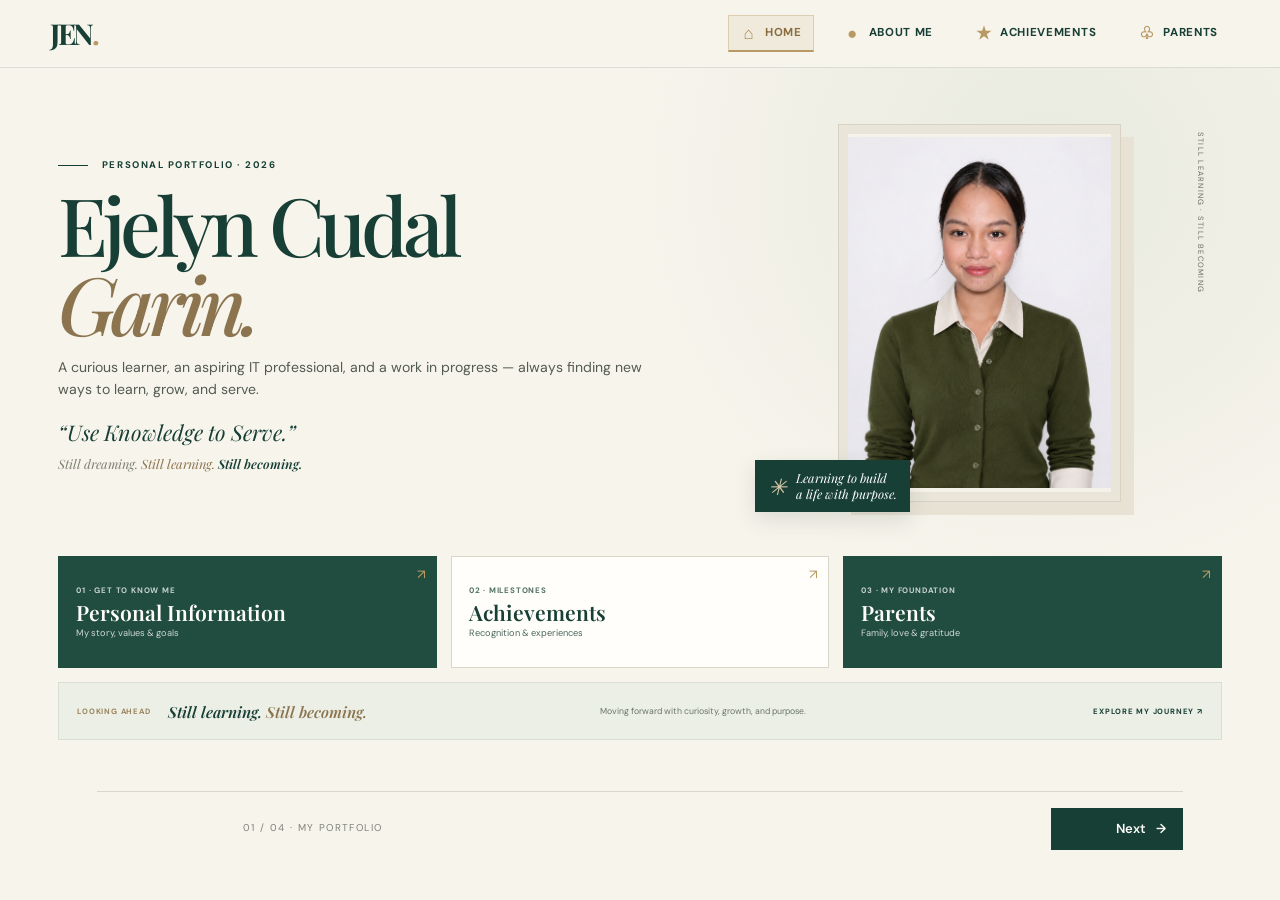
==== index.html @ 9357ecca "Update 'About Me' to 'Personal Information' in index.html" ====
<!DOCTYPE html>

<html lang="en">
<head>
<meta charset="utf-8"/>
<meta content="width=device-width, initial-scale=1" name="viewport"/>
<meta content="Ejelyn Cudal Garin — personal academic portfolio, story, achievements, family, and future goals." name="description"/>
<meta content="#173f35" name="theme-color"/>
<title>Home | Ejelyn Cudal Garin</title>
<link href="https://fonts.googleapis.com" rel="preconnect"/>
<link crossorigin="" href="https://fonts.gstatic.com" rel="preconnect"/>
<link href="https://fonts.googleapis.com/css2?family=DM+Sans:wght@400;500;600;700&amp;family=Playfair+Display:ital,wght@0,500;0,600;0,700;1,500;1,600&amp;display=swap" rel="stylesheet"/>
<link href="css/style.css" rel="stylesheet"/>
<script defer="" src="js/script.js"></script>
</head>
<body class="home-screen">
<a class="skip-link" href="#main">Skip to content</a>
<header class="site-header">
<a aria-label="Ejelyn home" class="brand" href="index.html">JEN<span>.</span></a>
<nav aria-label="Main navigation" class="site-nav" id="site-nav"><a aria-current="page" class="active" data-page="home" href="index.html"><span aria-hidden="true" class="nav-icon">⌂</span><span class="nav-label">HOME</span></a><a data-page="personal" href="personal.html"><span aria-hidden="true" class="nav-icon">●</span><span class="nav-label">ABOUT ME</span></a><a data-page="achievements" href="achievements.html"><span aria-hidden="true" class="nav-icon">★</span><span class="nav-label">ACHIEVEMENTS</span></a><a data-page="parents" href="parents.html"><span aria-hidden="true" class="nav-icon">♧</span><span class="nav-label">PARENTS</span></a></nav>
</header>
<main class="home-dashboard" id="main">
<section aria-labelledby="home-title" class="home-hero">
<div class="home-copy">
<p class="eyebrow"><span class="eyebrow-line"></span> PERSONAL PORTFOLIO · 2026</p>
<h1 id="home-title">Ejelyn Cudal<br/><em>Garin.</em></h1>
<p class="home-description">A curious learner, an aspiring IT professional, and a work in progress — always finding new ways to learn, grow, and serve.</p>
<p class="home-motto">“Use Knowledge to Serve.”</p>
<p class="home-mantra">Still dreaming. <span>Still learning.</span> <b>Still becoming.</b></p>
</div>
<div class="home-portrait-wrap">
<div class="home-portrait-frame">
<img alt="Portrait of Ejelyn Cudal Garin" onerror="this.style.display='none';this.nextElementSibling.hidden=false" src="images/profile.png"/>
<div class="home-portrait-fallback" hidden=""><strong>J.</strong><span>Ejelyn Cudal Garin</span></div>
</div>
<div class="home-portrait-note"><span>✳</span> Learning to build<br/>a life with purpose.</div>
<span class="home-vertical-label">STILL LEARNING · STILL BECOMING</span>
</div>
</section>
<section aria-label="Explore the portfolio pages" class="home-navigation">

<a class="home-nav-card home-nav-green" href="personal.html">
<span class="home-nav-number">01 · GET TO KNOW ME</span><strong>Personal Information</strong><span class="home-nav-desc">My story, values &amp; goals</span><span class="home-nav-arrow">↗</span>
</a>
<a class="home-nav-card home-nav-ivory" href="achievements.html">
<span class="home-nav-number">02 · MILESTONES</span><strong>Achievements</strong><span class="home-nav-desc">Recognition &amp; experiences</span><span class="home-nav-arrow">↗</span>
</a>
<a class="home-nav-card home-nav-green" href="parents.html">
<span class="home-nav-number">03 · MY FOUNDATION</span><strong>Parents</strong><span class="home-nav-desc">Family, love &amp; gratitude</span><span class="home-nav-arrow">↗</span>
</a>
</section>
<a aria-label="Looking ahead: read about my future goals" class="home-looking-ahead" href="personal.html">
<span class="looking-label">LOOKING AHEAD</span>
<span class="looking-title">Still learning. <em>Still becoming.</em></span>
<span class="looking-copy">Moving forward with curiosity, growth, and purpose.</span>
<span class="looking-arrow">EXPLORE MY JOURNEY ↗</span>
</a>
<nav aria-label="Portfolio page navigation" class="page-step-navigation">
<span aria-hidden="true" class="page-step-link disabled">Previous</span>
<span class="page-step-center">01 / 04 · MY PORTFOLIO</span>
<a aria-label="Next page: About Me" class="page-step-link next" href="personal.html"><span>Next</span><span aria-hidden="true">→</span></a>
</nav>
</main>
</body>
</html>
---- css/style.css ----
:root{--ivory:#F7F4EC;--paper:#FFFEFA;--green:#173F35;--green2:#315B4B;--charcoal:#292B28;--muted:#686E65;--line:#DDD9CE;--gold:#B99A64;--serif:"Playfair Display",Georgia,serif;--sans:"DM Sans",Arial,sans-serif;--page:min(1180px,calc(100% - 48px))}
*{box-sizing:border-box}html{scroll-behavior:smooth;scroll-padding-top:90px}body{margin:0;background:var(--ivory);color:var(--charcoal);font-family:var(--sans);line-height:1.75}a{color:inherit;text-decoration:none}img{max-width:100%;display:block}p{margin-top:0}.skip-link{position:absolute;left:-9999px;top:8px;background:var(--green);color:white;padding:10px 16px;z-index:100}.skip-link:focus{left:8px}
.site-header{min-height:76px;padding:0 max(24px,calc((100% - 1180px)/2));display:flex;align-items:center;justify-content:space-between;border-bottom:1px solid rgba(23,63,53,.13);background:rgba(247,244,236,.96);position:sticky;top:0;z-index:20;backdrop-filter:blur(12px)}.brand{font-family:var(--serif);font-size:1.8rem;letter-spacing:-.08em;font-weight:700;color:var(--green)}.brand span{color:var(--gold)}.site-nav{display:flex;align-items:center;gap:25px;font-size:.82rem;font-weight:600}.site-nav a{padding:8px 0;border-bottom:1px solid transparent}.site-nav a:hover,.site-nav a.active{color:#8A6D3D;border-color:var(--gold)}.menu-toggle{display:none}
.section{padding:92px max(24px,calc((100% - 1180px)/2))}.hero{min-height:calc(90svh - 76px);padding-top:75px;padding-bottom:70px;display:grid;grid-template-columns:1.05fr .95fr;gap:60px;align-items:center;position:relative;overflow:hidden}.hero-copy{max-width:640px}.eyebrow{font-size:.69rem;letter-spacing:.16em;font-weight:700;color:var(--green);margin:0 0 18px}.eyebrow-line{display:inline-block;width:30px;height:1px;background:var(--green);vertical-align:middle;margin-right:10px}h1,h2,h3{margin-top:0;font-weight:500;line-height:1.15}h1{font-family:var(--serif);font-size:clamp(3.8rem,7vw,7rem);letter-spacing:-.065em;margin-bottom:25px;color:var(--green)}h1 em,h2 em{font-weight:500;color:#8B744E;font-style:italic}h2{font-family:var(--serif);font-size:clamp(2.5rem,5vw,4.8rem);letter-spacing:-.055em;color:var(--green);margin-bottom:26px}h3{font-family:var(--serif);font-size:1.55rem;color:var(--green);margin-bottom:12px}.hero-intro{font-size:1.08rem;max-width:540px;color:#4D514A}.hero-motto{font-family:var(--serif);font-style:italic;font-size:1.15rem;color:var(--green);margin:28px 0}.hero-actions{display:flex;align-items:center;gap:24px;flex-wrap:wrap}.button{display:inline-flex;align-items:center;gap:16px;padding:13px 18px;font-size:.84rem;font-weight:600;transition:transform .2s,background .2s}.button:hover{transform:translateY(-3px)}.button-dark{background:var(--green);color:white}.button-dark:hover{background:#0E3028}.text-link{font-size:.85rem;font-weight:600;text-decoration:underline;text-underline-offset:5px;text-decoration-color:#B99A64}.hero-art{position:relative;max-width:500px;justify-self:end;width:100%;padding:20px 35px 35px 20px}.portrait-frame{aspect-ratio:4/5;background:#E9E5D9;border:1px solid #D8D2C4;padding:12px;position:relative;box-shadow:18px 18px 0 #E8E2D5}.portrait-frame img{width:100%;height:100%;object-fit:contain;background:#f5f2e9;position:absolute;inset:0;padding:12px}.image-placeholder{display:none;width:100%;height:100%;min-height:180px;align-items:center;justify-content:center;flex-direction:column;text-align:center;gap:12px;color:var(--green);font-size:.86rem;background:linear-gradient(145deg,#EAE5D8,#F6F2E8);padding:18px}.placeholder-mark{font-family:var(--serif);font-size:3rem;font-style:italic;color:#9B855E}.image-placeholder small{font-size:.72rem;color:var(--muted)}.hero-note{position:absolute;bottom:5px;left:-22px;background:var(--green);color:white;padding:18px 20px;display:flex;align-items:center;gap:12px;font-family:var(--serif);font-style:italic;line-height:1.35;box-shadow:0 10px 30px #233b2a20}.note-star{font-size:1.8rem;color:#D9C8A8}.vertical-label{position:absolute;right:4px;top:22px;writing-mode:vertical-rl;font-size:.59rem;letter-spacing:.2em;color:var(--muted)}
.intro{border-top:1px solid var(--line);background:var(--paper)}.intro-grid{display:grid;grid-template-columns:1fr 1fr;gap:70px}.lead{font-size:1.2rem;line-height:1.7;color:#44483F}.intro-side{max-width:550px;color:#62665E;font-size:.96rem}.highlight-section,.paper-section{background:var(--paper)}.section-heading{max-width:720px;margin-bottom:48px}.section-desc{max-width:620px;color:var(--muted)}.future-grid{display:grid;grid-template-columns:repeat(3,1fr);gap:18px}.future-card{border:1px solid var(--line);padding:28px 25px;min-height:290px;position:relative;background:#FAF8F2}.future-index{font-family:var(--serif);font-size:2.2rem;color:#C4B18D}.future-card .eyebrow{margin:20px 0 12px;font-size:.62rem}.future-card h3{font-size:1.6rem}.future-card p{color:var(--muted);font-size:.9rem}.contact-section{background:var(--green);text-align:center;color:var(--ivory);padding-top:100px;padding-bottom:100px}.contact-section .eyebrow{color:#D9C8A8}.contact-section h2{color:var(--ivory)}.contact-section h2 em{color:#D9C8A8}.contact-copy{max-width:620px;margin:0 auto 30px;color:#E0E7DE}.button-light{background:var(--ivory);color:var(--green)}.site-footer{display:flex;justify-content:space-between;align-items:center;gap:20px;padding:25px max(24px,calc((100% - 1180px)/2));font-size:.75rem;color:var(--muted)}.site-footer p{margin:0}.site-footer>a:last-child{text-decoration:underline;text-underline-offset:4px}
.page-hero{padding-top:75px;padding-bottom:55px}.page-hero h1{font-size:clamp(3.5rem,6vw,6rem)}.page-hero .hero-intro{max-width:700px}.search-wrap{margin-top:32px;max-width:580px}.search-wrap label{display:block;font-size:.75rem;font-weight:700;letter-spacing:.08em;margin-bottom:8px;color:var(--green)}.search-wrap input{width:100%;border:1px solid #CFCABD;background:var(--paper);padding:14px 16px;font:inherit;outline-color:var(--green)}.search-status{font-size:.76rem;color:var(--muted);margin:8px 0 0}.personal-layout{display:grid;grid-template-columns:1.2fr .8fr;gap:70px;align-items:start}.profile-intro p:not(.eyebrow){color:#555B52}.profile-facts{background:var(--green);color:#F7F4EC;padding:30px}.profile-facts .eyebrow{color:#D9C8A8}.profile-facts dl{margin:0}.profile-facts dl div{padding:13px 0;border-bottom:1px solid #ffffff2c}.profile-facts dt{font-size:.7rem;letter-spacing:.08em;text-transform:uppercase;color:#D9C8A8}.profile-facts dd{margin:3px 0 0;font-size:.92rem}.timeline{border-top:1px solid var(--line);margin:35px 0 0}.timeline-item{display:grid;grid-template-columns:200px 1fr;gap:40px;padding:28px 0;border-bottom:1px solid var(--line)}.timeline-date{font-size:.75rem;color:#8B744E;letter-spacing:.06em;padding-top:5px}.timeline-item h3{font-size:1.6rem;margin-bottom:10px}.timeline-item p{color:var(--muted);max-width:760px;margin-bottom:0}.value-grid{display:grid;grid-template-columns:repeat(3,1fr);gap:14px}.value-grid article{padding:25px;border:1px solid var(--line);background:#FAF8F2}.value-grid p{color:var(--muted);font-size:.9rem;margin-bottom:0}.closing-quote{margin:70px auto 0;max-width:800px;text-align:center;font-family:var(--serif);font-style:italic;font-size:clamp(1.5rem,3vw,2.4rem);line-height:1.45;color:var(--green)}.family-section{background:var(--paper)}.family-grid{display:grid;grid-template-columns:repeat(2,1fr);gap:45px 28px}.family-photo{aspect-ratio:5/3;background:#E9E5D9;position:relative;margin-bottom:22px;overflow:hidden}.family-photo img{position:absolute;inset:0;width:100%;height:100%;object-fit:contain;background:#f5f2e9}.family-photo .image-placeholder{min-height:100%;height:100%}.family-card .eyebrow{margin-bottom:9px;font-size:.62rem}.family-card h3{font-size:1.85rem}.family-card>p:last-child{max-width:500px;color:var(--muted);font-size:.91rem}.privacy-note{margin-top:40px;border-left:2px solid var(--gold);padding-left:16px;color:var(--muted);font-size:.78rem}.achievement-grid{display:grid;grid-template-columns:repeat(3,1fr);gap:16px;margin-top:35px}.achievement-item{border:1px solid var(--line);padding:26px;background:#FAF8F2}.achievement-symbol{font-size:1.4rem;color:var(--gold)}.achievement-item h3{margin-top:15px}.achievement-item p{font-size:.9rem;color:var(--muted);margin-bottom:0}
.search-hidden{display:none!important}.search-match{outline:1px solid #B99A64;outline-offset:2px}
@media(max-width:850px){.site-nav{gap:14px}.hero{gap:25px}.personal-layout{gap:35px}.future-card{padding:22px 18px}.achievement-grid{grid-template-columns:repeat(2,1fr)}.value-grid{grid-template-columns:repeat(2,1fr)}}
@media(max-width:680px){.site-header{min-height:68px;padding:0 18px}.menu-toggle{display:flex;flex-direction:column;gap:5px;background:transparent;border:0;padding:10px}.menu-toggle span{display:block;width:23px;height:1px;background:var(--green)}.site-nav{display:none;position:absolute;top:68px;left:0;right:0;padding:18px;background:var(--ivory);border-bottom:1px solid var(--line);flex-direction:column;align-items:stretch;gap:0}.site-nav.open{display:flex}.site-nav a{padding:12px 6px}.section{padding:65px 18px}.hero{min-height:auto;grid-template-columns:1fr;gap:28px;padding-top:48px;padding-bottom:60px}.hero-copy{order:1}.hero-art{order:0;width:min(78%,350px);justify-self:center;padding:10px 25px 25px 10px}.hero-note{left:-25px;padding:12px;font-size:.85rem}.vertical-label{right:-3px}.hero h1{font-size:clamp(3.5rem,17vw,5.6rem)}.intro-grid,.personal-layout{grid-template-columns:1fr;gap:25px}.page-hero{padding-top:50px}.page-hero h1{font-size:clamp(3.2rem,15vw,5rem)}.future-grid,.family-grid,.value-grid,.achievement-grid{grid-template-columns:1fr}.future-card{min-height:auto}.timeline-item{grid-template-columns:1fr;gap:8px;padding:23px 0}.profile-facts{padding:24px}.site-footer{padding:22px 18px;align-items:flex-start;flex-direction:column}.closing-quote{margin-top:50px}.hero-actions{gap:15px}}
@media(prefers-reduced-motion:reduce){html{scroll-behavior:auto}*,*:before,*:after{animation-duration:.01ms!important;transition-duration:.01ms!important}}


/* Editorial achievements photo gallery */
.gallery-intro{max-width:680px;color:var(--muted);margin:18px 0 38px;line-height:1.8}
.editorial-gallery{display:grid;grid-template-columns:repeat(2,minmax(0,1fr));gap:42px 24px;align-items:start}
.gallery-card{min-width:0}
.gallery-card-feature{grid-column:span 2;display:grid;grid-template-columns:1.15fr .85fr;gap:28px;align-items:center}
.gallery-photo{position:relative;aspect-ratio:4/3;overflow:hidden;background:#e9e7dc;border:1px solid var(--line)}
.photo-placeholder{display:flex;flex-direction:column;align-items:center;justify-content:center;text-align:center;padding:24px;background:linear-gradient(135deg,#edf0e7 0%,#f7f4ec 52%,#dce6dc 100%);color:var(--green)}
.photo-number{position:absolute;top:15px;left:17px;font-size:.68rem;letter-spacing:.12em;color:#796b53}
.photo-mark{font-family:var(--serif);font-size:3rem;color:#b99a64;line-height:1;margin-bottom:12px}
.photo-prompt{max-width:230px;font-size:.8rem;line-height:1.6;color:#62665e}
.gallery-caption{padding:19px 2px 0}
.gallery-caption .eyebrow{font-size:.63rem;margin-bottom:9px}
.gallery-caption h3{font-size:1.65rem;margin:0 0 10px}
.gallery-caption p:last-child{font-size:.91rem;line-height:1.75;color:var(--muted);margin-bottom:0}
@media(max-width:680px){.editorial-gallery{grid-template-columns:1fr;gap:30px}.gallery-card-feature{grid-column:auto;display:block}.gallery-photo{aspect-ratio:4/3}.gallery-caption h3{font-size:1.45rem}}


/* Personal profile additions */
.becoming-mantra{display:flex;flex-wrap:wrap;gap:.35rem .7rem;margin:1.4rem 0 0;padding-top:1rem;border-top:1px solid rgba(255,255,255,.28);font-family:'Playfair Display',serif;font-size:clamp(1.05rem,2vw,1.45rem);font-style:italic;line-height:1.55;color:inherit;}
.becoming-mantra span{display:inline-block;}
.becoming-mantra span:last-child{font-weight:700;text-decoration:underline;text-decoration-thickness:1px;text-underline-offset:5px;}
.personal-details h2{margin-bottom:1.5rem;}
.detail-grid{display:grid;grid-template-columns:repeat(3,minmax(0,1fr));gap:1rem;}
.detail-card,.detail-panel{padding:1.25rem 1.35rem;border:1px solid var(--line, #d9dfd8);background:rgba(255,255,255,.48);}
.detail-label{display:block;margin-bottom:.5rem;font-size:.72rem;text-transform:uppercase;letter-spacing:.13em;opacity:.7;}
.detail-card p,.detail-panel p{margin:0;overflow-wrap:anywhere;}
.detail-card a{color:inherit;text-decoration-thickness:1px;text-underline-offset:3px;}
.detail-card-wide{grid-column:span 2;}
.personality-layout{display:grid;grid-template-columns:1fr 1fr;gap:clamp(2rem,6vw,6rem);align-items:start;}
.personality-copy{padding-top:2.4rem;}
.personality-copy p{max-width:62ch;}
.detail-columns{display:grid;grid-template-columns:repeat(2,minmax(0,1fr));gap:1rem;margin-top:1.5rem;}
.detail-panel h3{margin:0 0 .65rem;font-family:'Playfair Display',serif;font-size:1.3rem;font-weight:500;}
.detail-panel .sub-detail-heading{margin-top:1.3rem;}
@media(max-width:700px){.detail-grid{grid-template-columns:repeat(2,minmax(0,1fr));}.detail-card-wide{grid-column:span 2;}.personality-layout{grid-template-columns:1fr;gap:1rem;}.personality-copy{padding-top:0;}.detail-columns{grid-template-columns:1fr;}.becoming-mantra{gap:.2rem .55rem;}}

.gallery-photo{position:relative;overflow:hidden;}
.gallery-image{display:block;width:100%;height:100%;object-fit:cover;}
.gallery-photo.has-image .photo-number,.gallery-photo.has-image .photo-mark,.gallery-photo.has-image .photo-prompt{display:none;}


/* Personal interests: editorial icon cards */
.interest-grid{display:grid;grid-template-columns:repeat(4,minmax(0,1fr));gap:1rem;margin-top:1.6rem}
.interest-card{min-width:0;padding:1.35rem;border:1px solid var(--line,#d9dfd8);background:linear-gradient(145deg,rgba(255,255,255,.72),rgba(247,245,239,.9));transition:transform .2s ease,border-color .2s ease,box-shadow .2s ease}
.interest-card:hover{transform:translateY(-3px);border-color:var(--gold,#b99a64);box-shadow:0 12px 28px rgba(23,63,53,.07)}
.interest-icon{width:43px;height:43px;display:flex;align-items:center;justify-content:center;margin-bottom:1rem;border-radius:14px;background:#e4ece4;color:var(--green,#173f35)}
.interest-icon svg{width:23px;height:23px;fill:none;stroke:currentColor;stroke-width:1.6;stroke-linecap:round;stroke-linejoin:round}
.interest-card h3{margin:0 0 .55rem;font-family:'Playfair Display',serif;font-size:1.22rem;font-weight:500;line-height:1.25}
.interest-card p{margin:0;color:var(--muted,#62665e);font-size:.88rem;line-height:1.7}
.interest-card h4{margin:1rem 0 .45rem;font-size:.76rem;text-transform:uppercase;letter-spacing:.1em;font-weight:600}
.color-icon{flex-direction:row;gap:4px;font-size:1.25rem}
.color-icon span:nth-child(1){color:#222}.color-icon span:nth-child(2){color:#fff;text-shadow:0 0 0 #777,0 0 2px #777}.color-icon span:nth-child(3){color:#e8a6bd}
.color-swatches,.comfort-color{display:flex;align-items:center;gap:.5rem;margin:.55rem 0 .7rem}
.swatch{display:inline-block;width:19px;height:19px;border-radius:50%;border:1px solid rgba(0,0,0,.14)}
.swatch-black{background:#222}.swatch-white{background:#fff}.swatch-pink{background:#e8a6bd}.swatch-yellow{background:#f0d66e}
.comfort-color{font-size:.88rem;color:var(--muted,#62665e)}
@media(max-width:1000px){.interest-grid{grid-template-columns:repeat(3,minmax(0,1fr))}}
@media(max-width:700px){.interest-grid{grid-template-columns:repeat(2,minmax(0,1fr))}.family-grid{grid-template-columns:1fr;gap:35px}}
@media(max-width:420px){.interest-grid{grid-template-columns:1fr}}

/* Preserve each original photograph's aspect ratio without cropping */
.family-grid{grid-template-columns:repeat(2,minmax(0,1fr));align-items:start}
.family-photo{aspect-ratio:auto;height:auto;overflow:visible;background:transparent}
.family-photo img{position:static;display:block;width:100%;height:auto;max-height:none;object-fit:contain;object-position:center;background:transparent}
.family-photo .image-placeholder{display:none!important}
.gallery-photo{height:auto;min-height:260px;aspect-ratio:auto;overflow:hidden}
.gallery-photo .gallery-image{position:relative;display:block;width:100%;height:auto;max-height:none;object-fit:contain;object-position:center;background:#f7f5ef}
.gallery-photo:not(.has-image){min-height:260px;aspect-ratio:4/3}
@media(max-width:700px){.family-grid{grid-template-columns:1fr}.family-photo img{width:100%;height:auto}.gallery-photo.has-image{min-height:0}}


/* Original image proportions are preserved; images are never stretched or cropped. */
.gallery-photo.has-image{aspect-ratio:auto;height:auto;overflow:visible;background:transparent;display:block;padding:0;}
.gallery-image{display:block;width:100%;height:auto;max-height:none;object-fit:contain;}
.family-photo{height:auto;aspect-ratio:auto;overflow:visible;background:transparent;}
.family-photo img{position:static;display:block;width:100%;height:auto;max-height:none;object-fit:contain;background:transparent;}
.family-photo .image-placeholder{min-height:0;height:auto;}


/* Interactive portfolio additions */
.school-timeline{display:grid;grid-template-columns:repeat(2,minmax(0,1fr));gap:1rem;margin-top:2rem}.school-card{display:grid;grid-template-columns:88px 1fr;gap:1.1rem;align-items:center;padding:1.25rem;background:#fff;border:1px solid #dfe7df;border-radius:18px;box-shadow:0 8px 24px #173f350a}.school-card img{width:88px;height:auto;max-height:100px;object-fit:contain;display:block}.school-card h3{margin:.2rem 0}.school-card p{margin:.35rem 0;color:#5e6b63;font-size:.93rem}.interest-grid{display:grid;grid-template-columns:repeat(3,minmax(0,1fr));gap:1rem;margin-top:2rem}.interest-card{border:1px solid #dfe7df;background:#fff;border-radius:18px;padding:1.25rem;text-align:left;cursor:pointer;transition:transform .2s,box-shadow .2s;color:#173f35;min-height:175px}.interest-card:hover,.interest-card:focus-visible{transform:translateY(-4px);box-shadow:0 14px 32px #173f3518}.interest-card .interest-icon{font-size:1.7rem;display:block;margin-bottom:.8rem}.interest-card h3{margin:0 0 .4rem}.interest-card p{margin:0;color:#68756c;font-size:.9rem}.family-card{cursor:pointer;transition:transform .2s,box-shadow .2s}.family-card:hover{transform:translateY(-4px);box-shadow:0 14px 30px #173f3514}.family-open{margin-top:.8rem;border:0;background:transparent;text-decoration:underline;text-underline-offset:4px;font:inherit;cursor:pointer;color:#173f35}.family-photo img,.gallery-image{width:100%;height:auto;object-fit:contain;display:block}.family-photo{height:auto!important;overflow:visible!important;background:#f4f2eb}.gallery-photo{height:auto!important;aspect-ratio:auto!important;overflow:hidden}.gallery-image{position:relative!important;inset:auto!important;max-height:560px}.photo-placeholder:not(.has-image){min-height:180px;aspect-ratio:4/3;background:#edf1e9}.portfolio-modal{position:fixed;inset:0;z-index:9999;background:#101a16b8;display:none;align-items:center;justify-content:center;padding:1rem}.portfolio-modal.open{display:flex}.portfolio-modal-panel{position:relative;background:#fbfaf6;color:#173f35;border-radius:20px;max-width:760px;width:min(100%,760px);max-height:88vh;overflow:auto;padding:clamp(1.3rem,4vw,2.5rem);box-shadow:0 25px 90px #0004}.portfolio-modal-panel h2{font-family:'Playfair Display',serif;font-size:clamp(1.7rem,4vw,2.6rem);margin:.2rem 2.4rem 1rem 0}.portfolio-modal-panel p{line-height:1.8}.modal-close{position:sticky;float:right;top:0;border:1px solid #d5dfd5;background:#fff;border-radius:50%;width:42px;height:42px;font-size:1.3rem;cursor:pointer;color:#173f35}.resource-list{display:grid;gap:.7rem;margin-top:1rem}.resource-list a{padding:1rem;border-radius:12px;border:1px solid #dfe7df;background:#fff;color:#173f35;text-decoration:none}.resource-list a:hover{text-decoration:underline}.modal-note{font-size:.9rem;color:#647269;background:#edf2eb;padding:.9rem;border-radius:12px}.achievement-item,.timeline-item{break-inside:avoid}
@media(max-width:760px){.school-timeline{grid-template-columns:1fr}.interest-grid{grid-template-columns:repeat(2,minmax(0,1fr))}.school-card{grid-template-columns:68px 1fr}.school-card img{width:68px}.portfolio-modal{padding:.5rem}.portfolio-modal-panel{max-height:94vh;border-radius:16px}}
@media(max-width:420px){.interest-grid{grid-template-columns:1fr}.school-card{padding:1rem}}

/* Interactive interest cards and resource popups */
.interest-card{cursor:pointer;text-align:left;color:inherit;font:inherit;display:block;width:100%;text-decoration:none;transition:transform .2s,box-shadow .2s,border-color .2s}.interest-card:hover,.interest-card:focus-visible{transform:translateY(-4px);box-shadow:0 12px 28px #173f3517;border-color:var(--gold);outline-color:var(--green)}.interest-card .interest-icon{display:flex;align-items:center;justify-content:center;gap:5px}.interest-card .interest-icon svg{width:30px;height:30px;fill:none;stroke:currentColor;stroke-width:1.6;stroke-linecap:round;stroke-linejoin:round}.interest-action{display:inline-block;margin-top:8px;color:var(--green);font-weight:700;text-decoration:underline;text-underline-offset:3px}.resource-list{display:grid;gap:10px;margin-top:22px}.resource-item{display:flex;flex-direction:column;gap:2px;border:1px solid var(--line);background:#FAF8F2;padding:14px 16px}.resource-item strong{color:var(--green)}.resource-item span{font-size:.88rem;color:var(--muted)}#family-modal-content p{white-space:normal;line-height:1.85}.family-open{cursor:pointer}


/* Organized achievements gallery: grouped by category, without photo-count badges. */
.editorial-gallery{display:block}
.gallery-category-group{margin:0 0 54px}
.gallery-category-title{font-family:var(--serif);font-size:1.8rem;font-weight:600;margin:0 0 24px;padding-bottom:12px;border-bottom:1px solid var(--line)}
.gallery-category-grid{display:grid;grid-template-columns:repeat(2,minmax(0,1fr));gap:38px 24px;align-items:start}
.gallery-photo .photo-number{display:none!important}
.gallery-caption h4{font-family:var(--serif);font-size:1.45rem;font-weight:600;margin:0 0 10px}
@media(max-width:680px){.gallery-category-grid{grid-template-columns:1fr;gap:30px}.gallery-category-title{font-size:1.55rem}}


/* Final achievements gallery: compact layout with only real uploaded photographs */
#editorial-gallery { display: block; }
#editorial-gallery .gallery-category-group { margin: 0 0 42px; }
#editorial-gallery .gallery-category-grid {
  display: grid;
  grid-template-columns: repeat(2, minmax(0, 1fr));
  gap: 24px;
  align-items: start;
}
#editorial-gallery .gallery-category-group.single-photo-category .gallery-category-grid {
  grid-template-columns: minmax(0, 1fr);
}
#editorial-gallery .gallery-category-group.single-photo-category .gallery-card {
  width: 100%;
  max-width: 620px;
}
#editorial-gallery .gallery-card { min-width: 0; margin: 0; }
#editorial-gallery .gallery-photo {
  aspect-ratio: auto;
  height: auto;
  min-height: 0;
  padding: 0;
  display: block;
  overflow: hidden;
  background: #f4f1eb;
}
#editorial-gallery .gallery-image {
  display: block;
  width: 100%;
  height: auto;
  max-height: 560px;
  object-fit: contain;
  margin: 0 auto;
}
#editorial-gallery .gallery-caption { padding: 12px 2px 0; }
#editorial-gallery .gallery-caption h4 { margin-bottom: 0; }
@media (max-width: 680px) {
  #editorial-gallery .gallery-category-grid { grid-template-columns: minmax(0, 1fr); gap: 24px; }
  #editorial-gallery .gallery-category-group.single-photo-category .gallery-card { max-width: none; }
}

/* Small underlined prompts on each personal-interest card */
.interest-card .interest-action{display:block;margin-top:10px;color:var(--green,#173f35);font-size:.82rem;font-weight:700;text-decoration:underline;text-underline-offset:3px}
.interest-card:focus-visible{outline:2px solid var(--gold,#b99a64);outline-offset:3px}


/* Achievement category cards and pop-up gallery */
.gallery-section .gallery-intro{max-width:680px;color:var(--muted);margin-bottom:30px}
.achievement-category-grid{display:grid;grid-template-columns:repeat(3,minmax(0,1fr));gap:16px;margin-top:32px}
.achievement-category-card{appearance:none;text-align:left;display:flex;flex-direction:column;align-items:flex-start;min-height:218px;padding:25px;border:1px solid var(--line);background:var(--paper);color:var(--charcoal);font:inherit;cursor:pointer;transition:transform .2s,border-color .2s,box-shadow .2s}
.achievement-category-card:hover,.achievement-category-card:focus-visible{transform:translateY(-4px);border-color:var(--gold);box-shadow:0 12px 28px #173f3510;outline:none}
.category-icon{display:grid;place-items:center;width:46px;height:46px;border:1px solid #d9c8a8;border-radius:50%;font-family:var(--serif);font-size:1.5rem;color:var(--green);margin-bottom:20px}
.category-card-title{font-family:var(--serif);font-size:1.35rem;line-height:1.25;color:var(--green);margin-bottom:8px}
.category-card-description{font-size:.84rem;line-height:1.55;color:var(--muted)}
.category-card-action{margin-top:auto;padding-top:18px;font-size:.76rem;font-weight:700;letter-spacing:.04em;color:#8B744E}
.achievement-modal[hidden],.achievement-lightbox[hidden]{display:none!important}
.achievement-modal{position:fixed;inset:0;z-index:1000;display:grid;place-items:center;padding:24px}
.achievement-modal-backdrop{position:absolute;inset:0;background:#17231fd9;backdrop-filter:blur(5px)}
.achievement-modal-panel{position:relative;width:min(980px,100%);max-height:min(86vh,900px);overflow:auto;background:var(--ivory);padding:clamp(22px,4vw,42px);box-shadow:0 25px 80px #0005}
.achievement-modal-heading{display:flex;justify-content:space-between;align-items:flex-start;gap:20px;margin-bottom:25px}
.achievement-modal-heading h2{font-size:clamp(2rem,4vw,3.2rem);margin-bottom:8px}
.achievement-modal-description{color:var(--muted);font-size:.9rem;margin:0}
.achievement-modal-close,.achievement-lightbox-close{flex:0 0 auto;width:42px;height:42px;border:1px solid var(--line);background:var(--paper);color:var(--green);font-size:1.8rem;line-height:1;cursor:pointer}
.achievement-modal-grid{display:grid;grid-template-columns:repeat(2,minmax(0,1fr));gap:18px}
.achievement-modal-photo{margin:0;background:var(--paper);border:1px solid var(--line);padding:8px}
.achievement-image-button{display:block;width:100%;padding:0;border:0;background:#eee9df;cursor:zoom-in}
.achievement-image-button img{width:100%;height:300px;object-fit:contain}
.gallery-modal-open{overflow:hidden}
.achievement-lightbox{position:fixed;inset:0;z-index:1100;background:#111e;display:grid;place-items:center;padding:55px 25px 25px}
.achievement-lightbox img{max-width:min(1100px,95vw);max-height:85vh;width:auto;height:auto;object-fit:contain}
.achievement-lightbox-close{position:absolute;right:22px;top:18px;background:#fff}
@media(max-width:850px){.achievement-category-grid{grid-template-columns:repeat(2,minmax(0,1fr))}}
@media(max-width:600px){.achievement-category-grid{grid-template-columns:1fr}.achievement-category-card{min-height:180px}.achievement-modal{padding:10px}.achievement-modal-panel{max-height:92vh;padding:20px}.achievement-modal-grid{grid-template-columns:1fr}.achievement-image-button img{height:auto;max-height:60vh}}


/* ABOUT ME — clickable editorial layout */
.about-page .about-hero{padding-bottom:2.5rem}
.about-story-grid{display:grid;grid-template-columns:repeat(4,minmax(0,1fr));gap:1.1rem}
.about-story-card{appearance:none;position:relative;display:flex;flex-direction:column;align-items:flex-start;justify-content:space-between;min-height:220px;padding:1.45rem;border:1px solid #879b83;background:var(--paper,#fbfaf6);color:var(--green,#173f35);text-align:left;cursor:pointer;transition:transform .2s ease,box-shadow .2s ease,border-color .2s ease}
.about-story-card:hover,.about-story-card:focus-visible,.about-profile-card:hover,.about-quickfacts:hover,.about-detail-card:hover,.about-education-banner:hover,.about-personality-card:hover{transform:translateY(-4px);border-color:var(--green,#173f35);box-shadow:0 14px 32px #173f3515;outline:none}
.about-card-number{font-size:.72rem;letter-spacing:.16em;color:var(--muted);font-weight:700}
.about-card-title{font-family:'Playfair Display',serif;font-size:clamp(1.25rem,2vw,1.8rem);line-height:1.3;margin:1rem 0 1.5rem}
.about-card-link{display:inline-block;margin-top:1.25rem;font-size:.72rem;font-weight:700;letter-spacing:.06em;text-decoration:underline;text-underline-offset:5px;color:var(--green,#173f35)}
.about-profile-grid{display:grid;grid-template-columns:1fr 1fr;gap:1.2rem;margin-top:1.6rem;align-items:stretch}
.about-profile-card,.about-quickfacts,.about-personality-card{appearance:none;width:100%;display:flex;flex-direction:column;align-items:flex-start;gap:.85rem;padding:clamp(1.4rem,3vw,2.3rem);border:1px solid var(--line);background:var(--paper);color:var(--charcoal);text-align:left;font:inherit;cursor:pointer;transition:transform .2s,box-shadow .2s,border-color .2s}
.about-profile-card strong{font-family:'Playfair Display',serif;font-size:clamp(1.25rem,2.2vw,1.8rem);font-weight:500;line-height:1.45;color:var(--green)}
.about-profile-card>span:not(.about-card-kicker):not(.about-card-link){line-height:1.7;color:var(--muted)}
.about-card-kicker{font-size:.72rem;font-weight:700;letter-spacing:.12em;color:var(--muted)}
.quickfact-line{display:flex;justify-content:space-between;gap:1rem;width:100%;padding:.65rem 0;border-bottom:1px solid var(--line);font-size:.9rem;text-align:left}
.quickfact-line b{color:var(--green);font-weight:700}.quickfact-line span{color:var(--muted);text-align:right}
.about-detail-grid{display:grid;grid-template-columns:1fr .8fr 1.2fr;gap:.8rem;margin-top:1.5rem}
.about-detail-card{appearance:none;display:flex;flex-direction:column;gap:.5rem;min-height:78px;padding:1rem 1.1rem;border:1px solid var(--green);background:transparent;color:var(--green);font:inherit;text-align:left;text-decoration:none;cursor:pointer;transition:transform .2s,box-shadow .2s,border-color .2s}
.about-detail-card:nth-child(4){grid-column:1/2}.about-detail-card:nth-child(5){grid-column:2/4}
.about-detail-card span{font-size:.68rem;font-weight:700;letter-spacing:.1em}.about-detail-card strong{font-size:.95rem;overflow-wrap:anywhere}
.about-education-banner{appearance:none;width:100%;display:flex;flex-direction:column;align-items:flex-start;gap:1rem;padding:clamp(1.5rem,5vw,3.4rem);border:1px solid #9aaa95;background:var(--paper);color:var(--green);text-align:left;cursor:pointer;transition:transform .2s,box-shadow .2s,border-color .2s}
.about-education-banner strong{font-family:'Playfair Display',serif;font-weight:500;font-size:clamp(2rem,5vw,4rem);line-height:1.2}
.about-personality-card{max-width:none}
.personality-main{display:flex;flex-direction:column;gap:.1rem;color:var(--green)}
.personality-main strong{font-family:'Playfair Display',serif;font-size:clamp(2.5rem,5vw,4rem);font-weight:500}
.personality-main em{font-family:'Playfair Display',serif;font-size:clamp(1.5rem,3vw,2.2rem)}
.personality-summary{max-width:720px;line-height:1.75;color:var(--muted)}
.about-modal-panel{max-width:850px}
.about-school-list{display:grid;gap:.8rem;margin-top:1.2rem}
.about-school-item{display:grid;grid-template-columns:82px 1fr;gap:1rem;align-items:center;padding:1rem;border:1px solid var(--line);background:#fff}
.about-school-item img{width:82px;height:82px;object-fit:contain}
.about-school-item h3{font-family:'Playfair Display',serif;color:var(--green);font-size:1.15rem;margin:.1rem 0}
.about-school-item p{margin:.25rem 0;font-size:.88rem}
.about-school-item .eyebrow{font-size:.68rem;letter-spacing:.08em}
.about-interests-section .closing-quote{margin-top:4rem}
.about-page .interest-card{min-height:175px}
@media(max-width:900px){.about-story-grid{grid-template-columns:repeat(2,minmax(0,1fr))}.about-detail-grid{grid-template-columns:repeat(2,minmax(0,1fr))}.about-detail-card:nth-child(4),.about-detail-card:nth-child(5){grid-column:auto}}
@media(max-width:650px){.about-profile-grid{grid-template-columns:1fr}.about-story-card{min-height:190px}.about-detail-grid{grid-template-columns:1fr 1fr}.about-school-item{grid-template-columns:64px 1fr}.about-school-item img{width:64px;height:64px}.quickfact-line{flex-direction:column;gap:.2rem}.quickfact-line span{text-align:left}}
@media(max-width:430px){.about-story-grid{grid-template-columns:1fr}.about-story-card{min-height:160px}.about-detail-grid{grid-template-columns:1fr}.about-detail-card:nth-child(4),.about-detail-card:nth-child(5){grid-column:auto}}

/* INTERACTIVE, NO-PAGE-SCROLL DASHBOARDS — pages 02, 03 and 04 */
body.about-page, body:not(:has(.hero)) { min-height:100svh; }
body:has(.dashboard-grid) { height:100svh; min-height:560px; overflow:hidden; display:flex; flex-direction:column; background:radial-gradient(circle at 85% 15%,#e7eadf 0,transparent 32%),var(--ivory); }
body:has(.dashboard-grid) .site-header { flex:0 0 72px; min-height:72px; position:relative; }
body:has(.dashboard-grid) main { flex:1; min-height:0; width:100%; display:grid; grid-template-rows:minmax(210px, .95fr) minmax(0,1.35fr); gap:clamp(18px,2.4vh,30px); padding:clamp(18px,3vh,34px) max(24px,calc((100% - 1180px)/2)) clamp(18px,3vh,30px); overflow:hidden; }
body:has(.dashboard-grid) .dashboard-hero { min-height:0; display:flex; align-items:flex-start; justify-content:space-between; gap:24px; padding:0; position:relative; }
.dashboard-heading { max-width:760px; }
.dashboard-heading .eyebrow { margin-bottom:8px; }
body.about-page .dashboard-heading > .eyebrow { font-size:.55rem; letter-spacing:.14em; }
.dashboard-heading h1 { font-size:clamp(2.4rem,5vw,4.6rem); line-height:.98; margin:0 0 12px; }
.dashboard-intro { max-width:680px; margin:0; color:#596158; font-size:clamp(.84rem,1.1vw,1rem); line-height:1.55; }
.dashboard-hint { display:flex; align-items:center; gap:9px; margin:16px 0 0; color:var(--green2); font-size:.72rem; font-weight:700; letter-spacing:.04em; }
.hint-dot { width:7px;height:7px;border-radius:50%;background:#8c9b76;box-shadow:0 0 0 4px #8c9b7620; }
.dashboard-side-note { flex:0 0 150px; min-height:110px; border-left:1px solid #c9cdbf; display:flex; flex-direction:column; justify-content:center; align-items:center; gap:8px; color:#65735d; font-size:.62rem; letter-spacing:.15em; font-weight:700; text-align:center; }
.side-note-mark { font-family:var(--serif); font-size:2rem; color:#a28c62; }
.dashboard-grid { min-height:0; display:grid; grid-template-columns:repeat(3,minmax(0,1fr)); grid-template-rows:repeat(2,minmax(0,1fr)); gap:clamp(10px,1.5vw,18px); }
.dashboard-card { min-width:0; min-height:0; appearance:none; border:1px solid #d8d8ca; background:rgba(255,254,250,.86); color:var(--green); padding:clamp(14px,2vw,25px); display:flex; flex-direction:column; align-items:flex-start; text-align:left; cursor:pointer; position:relative; overflow:hidden; transition:transform .22s ease,border-color .22s ease,box-shadow .22s ease,background .22s ease; }
.dashboard-card::after { content:""; position:absolute; width:120px;height:120px;border:1px solid #dce2d5;border-radius:50%;right:-55px;bottom:-65px;transition:transform .3s ease; }
.dashboard-card:hover,.dashboard-card:focus-visible { transform:translateY(-3px); border-color:#71866c; background:#fffefa; box-shadow:0 14px 32px #173f3512; outline:none; }
.dashboard-card:hover::after { transform:scale(1.25); }
.dashboard-card-number { color:#9a8968; font-size:.68rem; letter-spacing:.14em; font-weight:700; }
.dashboard-card-title { font-family:var(--serif); font-size:clamp(1.15rem,2vw,1.8rem); line-height:1.12; margin:clamp(9px,1.5vh,16px) 0 7px; }
.dashboard-card-desc { color:#6a7067; font-size:clamp(.72rem,.95vw,.86rem); line-height:1.45; max-width:330px; }
.dashboard-card-action { margin-top:auto; padding-top:12px; font-size:.63rem; font-weight:700; letter-spacing:.11em; color:#526d55; }
.dashboard-card-action b { margin-left:7px; font-size:.9rem; }
body:has(.dashboard-grid) .site-footer { display:none; }
.dashboard-source { display:none !important; }
.dashboard-overlay[hidden] { display:none !important; }
.dashboard-overlay { position:fixed; inset:72px 0 0; z-index:80; background:#142b24a8; backdrop-filter:blur(8px); display:flex; justify-content:center; align-items:center; padding:clamp(12px,3vh,28px); }
.dashboard-panel { width:min(1080px,100%); max-height:100%; min-height:0; background:var(--ivory); border:1px solid #e1dfd4; box-shadow:0 25px 80px #071b1640; display:flex; flex-direction:column; overflow:hidden; }
.dashboard-panel-top { flex:0 0 auto; display:flex; align-items:center; justify-content:space-between; gap:20px; padding:18px clamp(18px,3vw,34px); border-bottom:1px solid var(--line); background:#fbfaf5; }
.dashboard-panel-top .eyebrow { margin:0 0 4px; }
.dashboard-panel-top h2 { font-size:clamp(1.7rem,3vw,2.6rem); margin:0; }
.dashboard-close { width:42px;height:42px;border:1px solid #c9cdbf;background:transparent;color:var(--green);font-size:1.8rem;line-height:1;cursor:pointer; flex:0 0 auto; }
.dashboard-panel-content { min-height:0; overflow:auto; overscroll-behavior:contain; padding:clamp(16px,2.5vw,30px); }
.dashboard-panel-content > .section { padding:0; }
.dashboard-panel-content h2 { font-size:clamp(2rem,4vw,3.5rem); }
.dashboard-panel-content .gallery-section { padding:0; }
.dashboard-panel-content .about-interests-section .closing-quote { margin-top:1.5rem; }
.dashboard-panel-content .interest-grid { grid-template-columns:repeat(auto-fit,minmax(145px,1fr)); }
.dashboard-panel-content .family-grid { grid-template-columns:repeat(4,minmax(0,1fr)); gap:12px; }
.dashboard-panel-content .family-card { padding:14px; }
.dashboard-panel-content .family-photo { height:180px; }
.dashboard-panel-content .achievement-grid { grid-template-columns:repeat(2,minmax(0,1fr)); }
.dashboard-panel-content .timeline { gap:16px; }
.dashboard-panel-content .about-school-list { grid-template-columns:repeat(2,minmax(0,1fr)); }
@media(max-width:800px) {
 body:has(.dashboard-grid) main { grid-template-rows:auto minmax(0,1fr); padding-top:16px; }
 .dashboard-side-note { display:none; }
 .dashboard-grid { grid-template-columns:repeat(2,minmax(0,1fr)); grid-template-rows:repeat(3,minmax(0,1fr)); }
 .dashboard-card { padding:14px; }
 .dashboard-card-title { font-size:clamp(1rem,3vw,1.35rem); }
 .dashboard-card-desc { font-size:.72rem; }
 .dashboard-panel-content .family-grid { grid-template-columns:repeat(2,minmax(0,1fr)); }
}
@media(max-width:520px) {
 body:has(.dashboard-grid) { min-height:520px; }
 body:has(.dashboard-grid) .site-header { flex-basis:62px;min-height:62px;padding-inline:18px; }
 body:has(.dashboard-grid) main { grid-template-rows:auto minmax(0,1fr); padding:14px 16px 16px; gap:12px; }
 .dashboard-heading h1 { font-size:2.25rem; }
 .dashboard-intro { font-size:.78rem; }
 .dashboard-hint { font-size:.65rem; margin-top:8px; }
 .dashboard-grid { gap:9px; }
 .dashboard-card { padding:11px; }
 .dashboard-card-number { font-size:.6rem; }
 .dashboard-card-title { font-size:1.05rem; margin:8px 0 5px; }
 .dashboard-card-desc { font-size:.66rem; line-height:1.35; }
 .dashboard-card-action { font-size:.55rem; padding-top:8px; }
 .dashboard-overlay { inset:62px 0 0; padding:8px; }
 .dashboard-panel-top { padding:13px 15px; }
 .dashboard-panel-content { padding:14px; }
 .dashboard-panel-content .family-grid,.dashboard-panel-content .achievement-grid,.dashboard-panel-content .about-school-list { grid-template-columns:1fr; }
 .dashboard-panel-content .family-photo { height:220px; }
}
@media(max-height:650px) and (min-width:801px) {
 body:has(.dashboard-grid) main { grid-template-rows:minmax(120px,.7fr) minmax(0,1.3fr); padding-top:12px;padding-bottom:12px; }
 .dashboard-heading h1 { font-size:2.6rem; }
 .dashboard-card { padding:13px 17px; }
 .dashboard-card-title { margin:7px 0 4px; }
}

/* Reliable full-size photo viewer for images inside interactive panels. */
.portfolio-photo-viewer[hidden] { display:none !important; }
.portfolio-photo-viewer { position:fixed; inset:0; z-index:10020; display:flex; align-items:center; justify-content:center; gap:clamp(8px,2vw,28px); padding:clamp(16px,4vw,48px); background:rgba(7,18,14,.94); }
.portfolio-photo-viewer figure { margin:0; max-width:min(1100px,82vw); max-height:88vh; display:flex; flex-direction:column; align-items:center; gap:12px; }
.portfolio-photo-viewer img { display:block; max-width:100%; max-height:78vh; width:auto; height:auto; object-fit:contain; box-shadow:0 18px 70px #0008; }
.portfolio-photo-viewer figcaption { color:#fff; text-align:center; font-size:.9rem; line-height:1.5; }
.portfolio-photo-viewer button { color:#173f35; background:#fbfaf5; border:1px solid #d9e0d4; cursor:pointer; width:46px; height:46px; flex:0 0 auto; border-radius:50%; font-size:1.8rem; line-height:1; }
.portfolio-photo-viewer .portfolio-photo-close { position:absolute; top:18px; right:20px; font-size:1.7rem; }
.portfolio-photo-viewer button[hidden] { display:none; }
.dashboard-panel-content img, .portfolio-modal-panel img { cursor:zoom-in; }
.dashboard-panel-content .family-photo img { width:100%; max-height:260px; object-fit:contain; }
@media(max-width:600px) {
 .portfolio-photo-viewer { gap:6px; padding:12px; }
 .portfolio-photo-viewer figure { max-width:calc(100vw - 92px); }
 .portfolio-photo-viewer img { max-height:76vh; }
 .portfolio-photo-viewer button { width:36px; height:36px; font-size:1.4rem; }
 .portfolio-photo-viewer .portfolio-photo-close { top:10px; right:10px; }
}

/* Final popup reliability and presentation overrides */
#dashboard-overlay[hidden] { display:none !important; }
#dashboard-overlay:not([hidden]) { display:flex !important; position:fixed; inset:72px 0 0; z-index:9990; }
#dashboard-overlay .dashboard-panel { position:relative; z-index:1; }
#dashboard-panel-content { overscroll-behavior:contain; -webkit-overflow-scrolling:touch; }
.dashboard-card { cursor:pointer; }
.dashboard-card:focus-visible, .dashboard-close:focus-visible { outline:3px solid #b38b4b; outline-offset:3px; }
@media(max-width:700px) { #dashboard-overlay:not([hidden]) { inset:62px 0 0; } }


/* FINAL ACHIEVEMENTS FIX — keep category gallery and photo viewer above dashboard popup.
   The gallery is appended to body, so it needs a higher stacking level than #dashboard-overlay. */
#dashboard-overlay:not([hidden]) { z-index: 9000 !important; }
.achievement-modal:not([hidden]) {
  display: grid !important;
  position: fixed !important;
  inset: 0 !important;
  z-index: 10010 !important;
}
.achievement-modal-panel { z-index: 1 !important; }
.achievement-modal-backdrop { z-index: 0 !important; }
.achievement-lightbox:not([hidden]) {
  display: grid !important;
  position: fixed !important;
  inset: 0 !important;
  z-index: 10020 !important;
}

/* Alternate the achievement category cards between ivory and forest green. */
.achievement-category-card:nth-child(odd) {
  background: #faf8f1;
  border-color: #ded9ca;
  color: #263c33;
}
.achievement-category-card:nth-child(odd) .category-card-title,
.achievement-category-card:nth-child(odd) .category-icon { color: #214d40; }
.achievement-category-card:nth-child(odd) .category-card-description { color: #70776d; }
.achievement-category-card:nth-child(odd) .category-card-action { color: #98794a; }

.achievement-category-card:nth-child(even) {
  background: #214d40;
  border-color: #214d40;
  color: #f8f6ee;
}
.achievement-category-card:nth-child(even) .category-card-title,
.achievement-category-card:nth-child(even) .category-icon { color: #fffdf7; }
.achievement-category-card:nth-child(even) .category-icon { border-color: #bca77f; }
.achievement-category-card:nth-child(even) .category-card-description { color: #e0e7de; }
.achievement-category-card:nth-child(even) .category-card-action { color: #e4c99a; }
.achievement-category-card:nth-child(even):hover,
.achievement-category-card:nth-child(even):focus-visible {
  background: #193e34;
  border-color: #c5aa79;
}
.achievement-category-card:focus-visible,
.achievement-image-button:focus-visible {
  outline: 3px solid #c5aa79;
  outline-offset: 3px;
}

/* HOME PAGE — fixed viewport dashboard: all key information stays visible without page scrolling. */
html:has(body.home-screen) { height:100%; overflow:hidden; scroll-behavior:auto; }
body.home-screen { height:100vh; height:100dvh; min-height:0; overflow:hidden; display:flex; flex-direction:column; line-height:1.45; background:radial-gradient(circle at 82% 20%,#e8eadf 0,transparent 34%),var(--ivory); }
body.home-screen .site-header { flex:0 0 68px; min-height:68px; position:relative; }
.home-dashboard { width:min(1240px,100%); flex:1 1 auto; min-height:0; margin:0 auto; padding:clamp(15px,2.5vh,28px) clamp(18px,3vw,42px); display:grid; grid-template-rows:minmax(0,1fr) auto auto; gap:clamp(10px,1.6vh,18px); overflow:hidden; }
.home-hero { min-height:0; display:grid; grid-template-columns:1.15fr .85fr; gap:clamp(18px,4vw,60px); align-items:center; }
.home-copy { min-width:0; }
.home-copy .eyebrow { margin:0 0 clamp(8px,1.3vh,15px); font-size:clamp(.55rem,.75vw,.68rem); }
.home-copy h1 { font-size:clamp(2.6rem,6.3vw,5.6rem); line-height:.98; margin:0 0 clamp(10px,1.7vh,20px); }
.home-copy h1 em { color:#8b744e; }
.home-description { max-width:590px; margin:0; color:#535b52; font-size:clamp(.78rem,1.1vw,1rem); line-height:1.55; }
.home-motto { margin:clamp(10px,1.8vh,20px) 0 7px; color:var(--green); font-family:var(--serif); font-style:italic; font-size:clamp(1rem,1.7vw,1.35rem); }
.home-mantra { margin:0; color:#7c806f; font-family:var(--serif); font-style:italic; font-size:clamp(.76rem,1vw,.95rem); }
.home-mantra span { color:#8b744e; }
.home-mantra b { color:var(--green); font-weight:600; }
.home-portrait-wrap { position:relative; justify-self:center; width:min(100%,clamp(190px,26vw,330px)); height:100%; min-height:0; max-height:100%; display:flex; align-items:center; justify-content:center; padding:8px 20px 15px 8px; }
.home-portrait-frame { position:relative; width:100%; height:100%; max-height:clamp(210px,37vh,370px); aspect-ratio:4/5; padding:9px; border:1px solid #d8d2c4; background:#e9e5d9; box-shadow:13px 13px 0 #e8e2d5; }
.home-portrait-frame img { width:100%; height:100%; object-fit:contain; background:#f5f2e9; }
.home-portrait-fallback { height:100%; background:linear-gradient(145deg,#eae5d8,#f6f2e8); color:var(--green); display:flex; flex-direction:column; justify-content:center; align-items:center; gap:8px; }
.home-portrait-fallback strong { font:italic 4rem var(--serif); color:#9b855e; }
.home-portrait-fallback span { font-size:.8rem; }
.home-portrait-note { position:absolute; left:-13px; bottom:5px; padding:10px 13px; display:flex; align-items:center; gap:9px; background:var(--green); color:white; box-shadow:0 8px 22px #233b2a20; font:italic .78rem/1.25 var(--serif); }
.home-portrait-note span { color:#d9c8a8; font-size:1.4rem; }
.home-vertical-label { position:absolute; right:0; top:10px; writing-mode:vertical-rl; color:var(--muted); font-size:.48rem; letter-spacing:.16em; }
.home-navigation { display:grid; grid-template-columns:repeat(4,minmax(0,1fr)); gap:clamp(7px,1.2vw,14px); min-height:0; }
.home-nav-card { min-width:0; min-height:clamp(76px,13vh,112px); position:relative; padding:clamp(9px,1.4vh,15px) clamp(10px,1.4vw,17px); display:flex; flex-direction:column; justify-content:center; gap:3px; border:1px solid #d9d7ca; text-decoration:none; transition:transform .18s,box-shadow .18s,background .18s; }
.home-nav-card:hover,.home-nav-card:focus-visible { transform:translateY(-3px); box-shadow:0 10px 24px #173f3518; outline:2px solid #b99a64; outline-offset:2px; }
.home-nav-ivory { background:#fffefa; color:var(--green); }
.home-nav-green { background:#214d40; border-color:#214d40; color:#fffefa; }
.home-nav-number { font-size:clamp(.45rem,.62vw,.57rem); letter-spacing:.1em; font-weight:700; opacity:.75; white-space:nowrap; }
.home-nav-card strong { font:600 clamp(1rem,1.65vw,1.42rem)/1.15 var(--serif); }
.home-nav-desc { font-size:clamp(.55rem,.72vw,.68rem); opacity:.78; line-height:1.3; }
.home-nav-arrow { position:absolute; right:10px; top:8px; font-size:.85rem; color:#b99a64; }
.home-looking-ahead { min-height:clamp(40px,6.5vh,58px); padding:7px clamp(10px,1.5vw,18px); display:grid; grid-template-columns:auto 1fr 1.15fr auto; align-items:center; gap:clamp(8px,1.5vw,18px); background:#ecefe6; border:1px solid #d9dfd2; color:var(--green); text-decoration:none; }
.home-looking-ahead:hover { background:#e4eadd; }
.looking-label,.looking-arrow { font-size:clamp(.45rem,.6vw,.56rem); letter-spacing:.1em; font-weight:700; white-space:nowrap; }
.looking-label { color:#9a8359; }
.looking-title { font:italic 600 clamp(.8rem,1.2vw,1rem) var(--serif); }
.looking-title em { color:#8b744e; }
.looking-copy { color:#697467; font-size:clamp(.53rem,.68vw,.64rem); }
.looking-arrow { text-align:right; }
@media(max-width:760px) {
 body.home-screen .site-header { flex-basis:58px; min-height:58px; padding-inline:18px; }
 body.home-screen .site-nav { gap:clamp(8px,2vw,16px); font-size:.7rem; }
 .home-dashboard { padding:12px 16px; gap:9px; }
 .home-hero { grid-template-columns:1.15fr .85fr; gap:10px; }
 .home-copy h1 { font-size:clamp(2rem,7.5vw,3.5rem); }
 .home-description { font-size:clamp(.66rem,1.8vw,.82rem); }
 .home-portrait-wrap { width:min(100%,210px); padding-right:14px; }
 .home-portrait-frame { max-height:29vh; }
 .home-portrait-note { left:-8px; font-size:.65rem; padding:7px 9px; }
 .home-nav-card { min-height:clamp(64px,11vh,90px); padding:8px; }
 .home-nav-number { font-size:.45rem; }
 .home-nav-card strong { font-size:clamp(.85rem,2.5vw,1.1rem); }
 .home-nav-desc { font-size:.53rem; }
 .home-looking-ahead { grid-template-columns:auto 1fr auto; gap:8px; min-height:38px; }
 .looking-copy { display:none; }
}
@media(max-width:520px) {
 body.home-screen .site-header { flex-basis:54px; min-height:54px; }
 body.home-screen .site-nav { gap:9px; font-size:.64rem; }
 .home-dashboard { padding:10px 12px; gap:8px; }
 .home-hero { grid-template-columns:1.12fr .88fr; }
 .home-copy .eyebrow { font-size:.46rem; letter-spacing:.1em; margin-bottom:7px; }
 .home-copy h1 { font-size:clamp(1.8rem,8vw,2.7rem); margin-bottom:8px; }
 .home-description { font-size:.63rem; line-height:1.4; }
 .home-motto { font-size:.85rem; margin:8px 0 4px; }
 .home-mantra { font-size:.57rem; }
 .home-portrait-wrap { width:100%; padding:4px 12px 12px 4px; }
 .home-portrait-frame { max-height:24vh; padding:5px; }
 .home-portrait-note { bottom:0; left:-7px; font-size:.55rem; padding:5px 7px; }
 .home-portrait-note span { font-size:1rem; }
 .home-vertical-label { font-size:.38rem; }
 .home-navigation { grid-template-columns:repeat(2,minmax(0,1fr)); gap:7px; }
 .home-nav-card { min-height:clamp(52px,8.8vh,72px); padding:6px 8px; }
 .home-nav-card strong { font-size:.94rem; }
 .home-nav-desc { font-size:.5rem; }
 .home-nav-number { font-size:.4rem; }
 .home-nav-arrow { right:6px; top:4px; font-size:.7rem; }
 .home-looking-ahead { min-height:34px; padding:5px 7px; grid-template-columns:auto 1fr auto; gap:6px; }
 .looking-label,.looking-arrow { font-size:.4rem; }
 .looking-title { font-size:.68rem; }
}
@media(max-height:650px) {
 .home-dashboard { padding-block:8px; gap:7px; }
 body.home-screen .site-header { flex-basis:52px; min-height:52px; }
 .home-copy h1 { font-size:clamp(1.8rem,5vw,3.3rem); }
 .home-portrait-frame { max-height:28vh; }
 .home-nav-card { min-height:58px; }
 .home-looking-ahead { min-height:34px; }
}


/* Final navigation: compact menu button with a dropdown on every screen size */
.site-header { position:sticky; }
.menu-toggle { display:flex; flex-direction:column; justify-content:center; gap:6px; width:44px; height:42px; padding:9px; border:1px solid rgba(23,63,53,.22); border-radius:2px; background:#fffefa; cursor:pointer; z-index:32; }
.menu-toggle span { display:block; width:22px; height:2px; background:#173f35; transition:transform .2s, opacity .2s; }
.menu-toggle[aria-expanded="true"] span:first-child { transform:translateY(4px) rotate(45deg); }
.menu-toggle[aria-expanded="true"] span:last-child { transform:translateY(-4px) rotate(-45deg); }
.site-nav { display:none; position:absolute; right:max(18px,calc((100% - 1180px)/2)); top:calc(100% - 1px); z-index:31; min-width:220px; padding:9px 16px; flex-direction:column; align-items:stretch; gap:0; background:#fffefa; border:1px solid #d9d7ca; box-shadow:0 14px 30px rgba(23,63,53,.14); }
.site-nav.open { display:flex; }
.site-nav a { display:block; padding:12px 5px; border-bottom:1px solid rgba(23,63,53,.10); }
.site-nav a:last-child { border-bottom:0; }
body.home-screen .home-portrait-wrap { width:min(100%,clamp(300px,34vw,440px)); }
body.home-screen .home-portrait-frame { max-height:clamp(300px,48vh,480px); }
body.home-screen .home-portrait-frame img { object-fit:contain; }
@media(max-width:760px) { body.home-screen .home-portrait-wrap { width:min(100%,clamp(220px,36vw,300px)); } body.home-screen .home-portrait-frame { max-height:38vh; } body.home-screen .site-nav { gap:0; font-size:.82rem; } }
@media(max-width:520px) { body.home-screen .home-portrait-wrap { width:min(100%,190px); } body.home-screen .home-portrait-frame { max-height:29vh; } }


/* Final refinement: portrait frame follows the portrait's natural 3:4 proportions */
body.home-screen .home-portrait-wrap {
  width: min(100%, clamp(280px, 34vw, 440px));
  height: auto;
  min-height: 0;
  padding: 8px 20px 15px 8px;
  display: flex;
  align-items: center;
  justify-content: center;
}
body.home-screen .home-portrait-frame {
  position: relative;
  width: auto;
  height: clamp(300px, 42vh, 420px);
  max-height: 48vh;
  max-width: 100%;
  aspect-ratio: 3 / 4;
  padding: 9px;
  overflow: hidden;
  box-sizing: border-box;
}
body.home-screen .home-portrait-frame img {
  display: block;
  position: absolute;
  inset: 9px;
  width: calc(100% - 18px);
  height: calc(100% - 18px);
  padding: 0;
  object-fit: contain;
  object-position: center;
  background: #f5f2e9;
}
@media (max-width: 760px) {
  body.home-screen .home-portrait-frame {
    height: clamp(230px, 38vh, 340px);
    max-height: 38vh;
  }
}
@media (max-width: 520px) {
  body.home-screen .home-portrait-wrap {
    width: min(100%, 190px);
    padding: 4px 12px 12px 4px;
  }
  body.home-screen .home-portrait-frame {
    width: 100%;
    height: auto;
    max-height: none;
    aspect-ratio: 3 / 4;
  }
}

/* Consistent Previous / Next page navigation */
.page-step-navigation {
  width: min(1240px, calc(100% - 2 * clamp(18px, 3vw, 42px)));
  margin: clamp(26px, 4vh, 42px) auto 28px;
  padding-top: 16px;
  border-top: 1px solid #d9d7ca;
  display: flex;
  align-items: center;
  justify-content: space-between;
  gap: 14px;
}
.page-step-link {
  min-width: 132px;
  display: inline-flex;
  align-items: center;
  gap: 10px;
  padding: 12px 16px;
  border: 1px solid #cfcbbd;
  background: #fffefa;
  color: #173f35;
  text-decoration: none;
  font: 600 .82rem/1.2 var(--sans, "DM Sans", sans-serif);
  transition: background .18s, color .18s, transform .18s;
}
.page-step-link:hover,
.page-step-link:focus-visible {
  background: #173f35;
  color: #fffefa;
  transform: translateY(-2px);
}
.page-step-link.next {
  margin-left: auto;
  justify-content: flex-end;
  background: #173f35;
  border-color: #173f35;
  color: #fffefa;
}
.page-step-link.next:hover,
.page-step-link.next:focus-visible {
  background: #24594b;
}
.page-step-link.disabled {
  visibility: hidden;
  pointer-events: none;
}
.page-step-center {
  color: #7c8177;
  font-size: .62rem;
  letter-spacing: .14em;
  text-align: center;
}
@media (max-width: 520px) {
  .page-step-navigation {
    width: calc(100% - 28px);
    margin: 22px auto 24px;
    gap: 8px;
  }
  .page-step-link {
    min-width: 0;
    padding: 11px 12px;
    font-size: .72rem;
  }
  .page-step-center {
    font-size: .52rem;
    letter-spacing: .08em;
  }
}


/* Revision: always-visible icon navigation, gold accent, active page state */
.site-header{position:sticky;top:0;z-index:50;}
.menu-toggle{display:none!important;}
.site-nav,
.site-nav.open{
  display:flex!important;
  position:static!important;
  min-width:0!important;
  padding:0!important;
  flex-direction:row!important;
  align-items:center!important;
  gap:clamp(8px,1.4vw,20px)!important;
  background:transparent!important;
  border:0!important;
  box-shadow:none!important;
}
.site-nav a{
  display:inline-flex!important;
  align-items:center;
  gap:7px;
  padding:9px 11px!important;
  border:1px solid transparent!important;
  border-bottom:2px solid transparent!important;
  color:var(--green);
  text-decoration:none;
  letter-spacing:.06em;
  font-size:.72rem;
  font-weight:700;
  transition:color .2s,background .2s,border-color .2s,transform .2s;
}
.site-nav .nav-icon{
  color:var(--gold);
  font-size:1.05rem;
  line-height:1;
  width:18px;
  display:inline-flex;
  justify-content:center;
  align-items:center;
}
.site-nav a:hover,
.site-nav a:focus-visible{
  color:#8A6D3D;
  background:rgba(185,154,100,.08);
  border-color:rgba(185,154,100,.28)!important;
  border-bottom-color:var(--gold)!important;
  transform:translateY(-1px);
  outline:none;
}
.site-nav a.active,
.site-nav a[aria-current="page"]{
  color:#8A6D3D!important;
  background:rgba(185,154,100,.11);
  border-color:rgba(185,154,100,.36)!important;
  border-bottom-color:var(--gold)!important;
}
.site-nav a.active .nav-icon,
.site-nav a[aria-current="page"] .nav-icon{color:#a98b4e;}

/* Home: three open cards only */
.home-navigation{grid-template-columns:repeat(3,minmax(0,1fr));}
.home-vertical-label{right:-3px;top:16px;}

@media(max-width:760px){
  .site-header{padding-inline:12px!important;}
  .brand{font-size:1.45rem;}
  .site-nav,.site-nav.open{gap:3px!important;}
  .site-nav a{padding:8px 7px!important;font-size:.58rem;gap:4px;}
  .site-nav .nav-icon{font-size:.88rem;width:14px;}
}
@media(max-width:560px){
  .site-header{align-items:center;gap:5px;}
  .brand{font-size:1.2rem;}
  .site-nav a{padding:7px 4px!important;font-size:.47rem;letter-spacing:.02em;gap:2px;}
  .site-nav .nav-icon{font-size:.72rem;width:11px;}
  .home-navigation{grid-template-columns:1fr;}
}
/* ABOUT ME Page 02 revision: static details and paged content */
.about-static-profile,.about-static-facts{border:1px solid var(--line);background:var(--paper);padding:clamp(1.2rem,3vw,2rem)}
.about-static-profile p{line-height:1.75;margin:.7rem 0;color:var(--muted)}
.about-static-facts{display:grid;grid-template-columns:repeat(2,minmax(0,1fr));gap:.65rem}
.static-fact{border:1px solid var(--line);background:#fff;padding:.85rem;display:flex;flex-direction:column;gap:.35rem}
.static-fact span{font-size:.68rem;font-weight:700;letter-spacing:.09em;color:var(--muted)}
.about-detail-static{cursor:default!important;min-height:68px!important;padding:.8rem 1rem!important}
.about-detail-static:hover{transform:none!important;box-shadow:none!important}
.pager-intro{line-height:1.7;color:var(--muted);margin:.2rem 0 1rem}
.pager-grid{display:grid;grid-template-columns:repeat(2,minmax(0,1fr));gap:.8rem}
.pager-item{min-height:170px;justify-content:center}
.page-controls{display:flex;align-items:center;justify-content:space-between;gap:.8rem;margin-top:1.25rem;padding-top:.9rem;border-top:1px solid var(--line);font-size:.82rem;color:var(--muted)}
.page-btn{border:1px solid var(--green);background:transparent;color:var(--green);padding:.65rem 1rem;font:inherit;font-weight:700;cursor:pointer}
.page-btn:hover:not(:disabled),.page-btn:focus-visible:not(:disabled){background:var(--green);color:#fff}
.page-btn:disabled{opacity:.38;cursor:not-allowed}
.education-pages{grid-template-columns:1fr 1fr!important}
.education-pages .about-school-item{height:100%;align-items:start}
.personality-page{min-height:300px;display:flex;flex-direction:column;justify-content:center}
.personality-page h3{font-family:'Playfair Display',serif;font-size:clamp(1.5rem,3vw,2.4rem);font-weight:500;color:var(--green);margin:.2rem 0 1rem;line-height:1.25}
.personality-page h3 em{font-size:.72em}
.personality-page p{line-height:1.8;color:var(--muted)}
.static-stack{display:grid;gap:.7rem}.about-no-scroll{overflow:hidden!important}.about-no-scroll .static-stack{gap:.55rem}.about-no-scroll .resource-item{padding:.8rem 1rem}
@media(max-width:650px){.about-static-facts,.pager-grid,.education-pages{grid-template-columns:1fr!important}.page-controls{flex-wrap:wrap}.page-controls span{order:-1;width:100%;text-align:center}}
/* About Me Page 02 revision */
.about-pager-page,.interest-page{display:none}.about-pager-page.is-active,.interest-page.is-active{display:block}.plain-facts{display:grid;gap:1rem}.plain-facts p{margin:0;padding:.8rem 0;border-bottom:1px solid rgba(255,255,255,.12);display:grid;gap:.3rem}.plain-facts strong{font-size:.72rem;letter-spacing:.12em}.plain-facts span{line-height:1.55}.static-page-controls{margin-top:1.5rem}.interest-pager .interest-grid{margin-top:1rem}
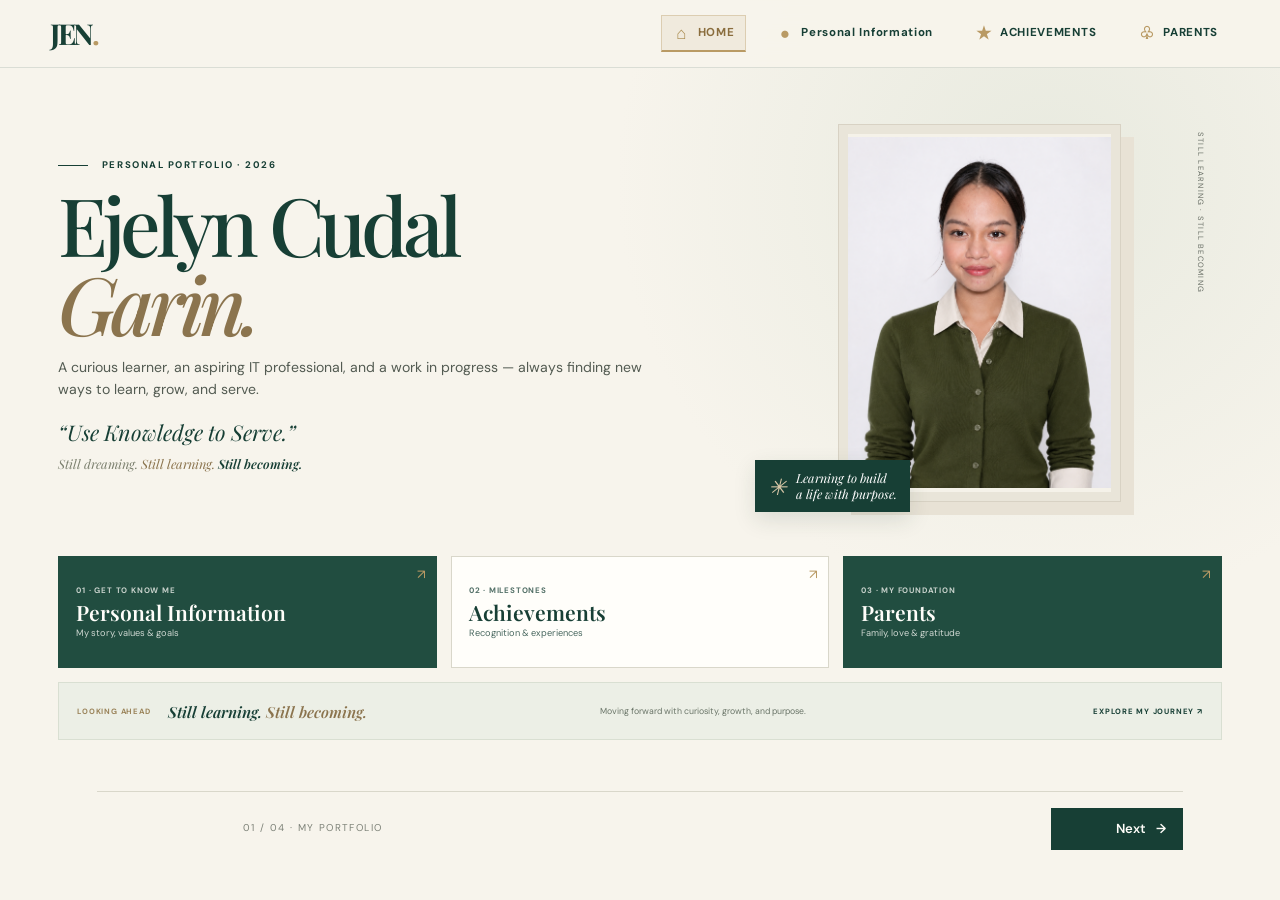
==== commit b262cb26: "Modify navigation labels in index.html Updated navigation links for better clarity." ====
--- a/index.html
+++ b/index.html
@@ -17,7 +17,7 @@
 <a class="skip-link" href="#main">Skip to content</a>
 <header class="site-header">
 <a aria-label="Ejelyn home" class="brand" href="index.html">JEN<span>.</span></a>
-<nav aria-label="Main navigation" class="site-nav" id="site-nav"><a aria-current="page" class="active" data-page="home" href="index.html"><span aria-hidden="true" class="nav-icon">⌂</span><span class="nav-label">HOME</span></a><a data-page="personal" href="personal.html"><span aria-hidden="true" class="nav-icon">●</span><span class="nav-label">ABOUT ME</span></a><a data-page="achievements" href="achievements.html"><span aria-hidden="true" class="nav-icon">★</span><span class="nav-label">ACHIEVEMENTS</span></a><a data-page="parents" href="parents.html"><span aria-hidden="true" class="nav-icon">♧</span><span class="nav-label">PARENTS</span></a></nav>
+<nav aria-label="Main navigation" class="site-nav" id="site-nav"><a aria-current="page" class="active" data-page="home" href="index.html"><span aria-hidden="true" class="nav-icon">⌂</span><span class="nav-label">HOME</span></a><a data-page="personal" href="personal.html"><span aria-hidden="true" class="nav-icon">●</span><span class="nav-label">Personal Information</span></a><a data-page="achievements" href="achievements.html"><span aria-hidden="true" class="nav-icon">★</span><span class="nav-label">ACHIEVEMENTS</span></a><a data-page="parents" href="parents.html"><span aria-hidden="true" class="nav-icon">♧</span><span class="nav-label">PARENTS</span></a></nav>
 </header>
 <main class="home-dashboard" id="main">
 <section aria-labelledby="home-title" class="home-hero">
@@ -58,7 +58,7 @@
 <nav aria-label="Portfolio page navigation" class="page-step-navigation">
 <span aria-hidden="true" class="page-step-link disabled">Previous</span>
 <span class="page-step-center">01 / 04 · MY PORTFOLIO</span>
-<a aria-label="Next page: About Me" class="page-step-link next" href="personal.html"><span>Next</span><span aria-hidden="true">→</span></a>
+<a aria-label="Next page: Personal Informtion" class="page-step-link next" href="personal.html"><span>Next</span><span aria-hidden="true">→</span></a>
 </nav>
 </main>
 </body>
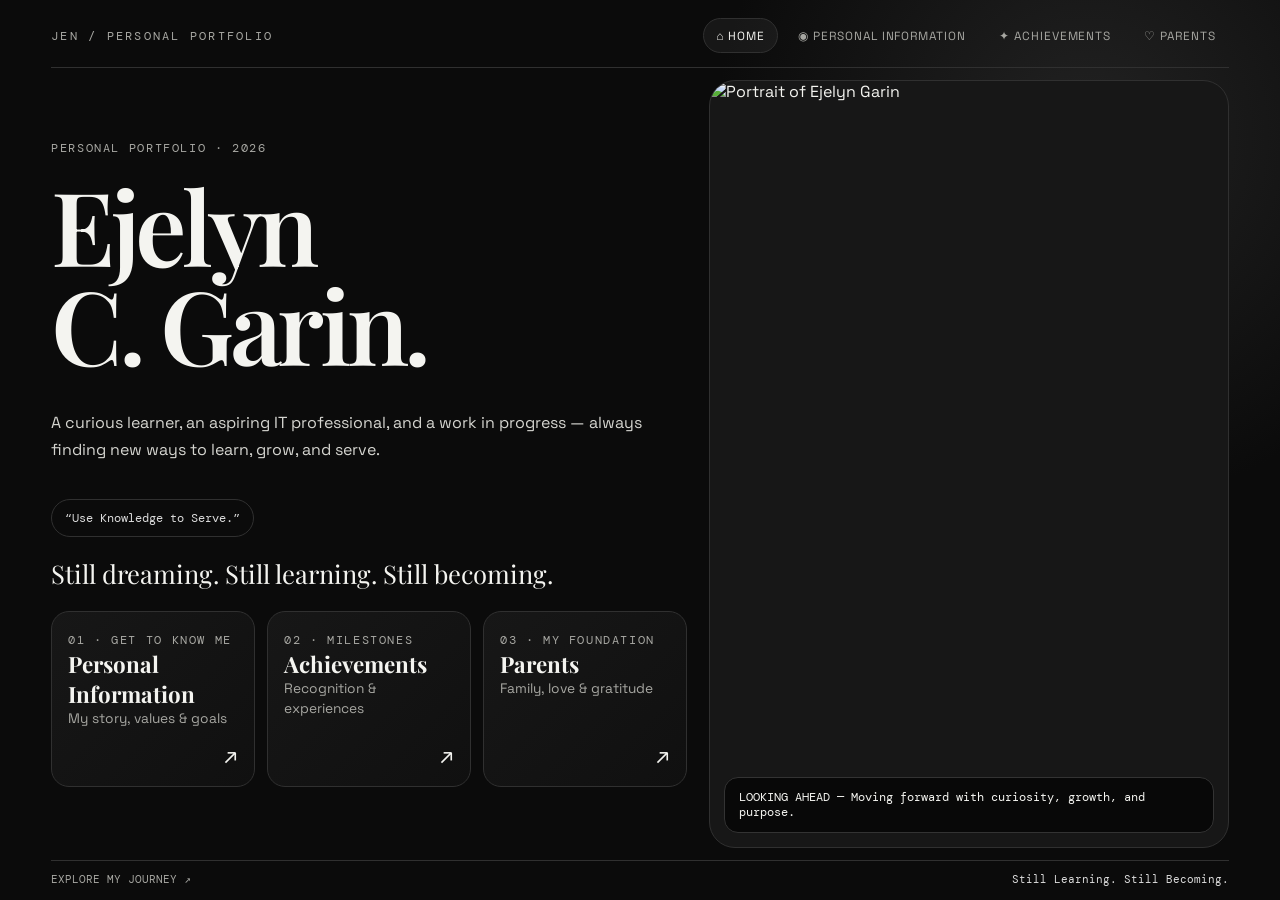
==== commit 97aa94fa: "add" ====
--- a/index.html
+++ b/index.html
@@ -1,65 +1 @@
-<!DOCTYPE html>
-
-<html lang="en">
-<head>
-<meta charset="utf-8"/>
-<meta content="width=device-width, initial-scale=1" name="viewport"/>
-<meta content="Ejelyn Cudal Garin — personal academic portfolio, story, achievements, family, and future goals." name="description"/>
-<meta content="#173f35" name="theme-color"/>
-<title>Home | Ejelyn Cudal Garin</title>
-<link href="https://fonts.googleapis.com" rel="preconnect"/>
-<link crossorigin="" href="https://fonts.gstatic.com" rel="preconnect"/>
-<link href="https://fonts.googleapis.com/css2?family=DM+Sans:wght@400;500;600;700&amp;family=Playfair+Display:ital,wght@0,500;0,600;0,700;1,500;1,600&amp;display=swap" rel="stylesheet"/>
-<link href="css/style.css" rel="stylesheet"/>
-<script defer="" src="js/script.js"></script>
-</head>
-<body class="home-screen">
-<a class="skip-link" href="#main">Skip to content</a>
-<header class="site-header">
-<a aria-label="Ejelyn home" class="brand" href="index.html">JEN<span>.</span></a>
-<nav aria-label="Main navigation" class="site-nav" id="site-nav"><a aria-current="page" class="active" data-page="home" href="index.html"><span aria-hidden="true" class="nav-icon">⌂</span><span class="nav-label">HOME</span></a><a data-page="personal" href="personal.html"><span aria-hidden="true" class="nav-icon">●</span><span class="nav-label">Personal Information</span></a><a data-page="achievements" href="achievements.html"><span aria-hidden="true" class="nav-icon">★</span><span class="nav-label">ACHIEVEMENTS</span></a><a data-page="parents" href="parents.html"><span aria-hidden="true" class="nav-icon">♧</span><span class="nav-label">PARENTS</span></a></nav>
-</header>
-<main class="home-dashboard" id="main">
-<section aria-labelledby="home-title" class="home-hero">
-<div class="home-copy">
-<p class="eyebrow"><span class="eyebrow-line"></span> PERSONAL PORTFOLIO · 2026</p>
-<h1 id="home-title">Ejelyn Cudal<br/><em>Garin.</em></h1>
-<p class="home-description">A curious learner, an aspiring IT professional, and a work in progress — always finding new ways to learn, grow, and serve.</p>
-<p class="home-motto">“Use Knowledge to Serve.”</p>
-<p class="home-mantra">Still dreaming. <span>Still learning.</span> <b>Still becoming.</b></p>
-</div>
-<div class="home-portrait-wrap">
-<div class="home-portrait-frame">
-<img alt="Portrait of Ejelyn Cudal Garin" onerror="this.style.display='none';this.nextElementSibling.hidden=false" src="images/profile.png"/>
-<div class="home-portrait-fallback" hidden=""><strong>J.</strong><span>Ejelyn Cudal Garin</span></div>
-</div>
-<div class="home-portrait-note"><span>✳</span> Learning to build<br/>a life with purpose.</div>
-<span class="home-vertical-label">STILL LEARNING · STILL BECOMING</span>
-</div>
-</section>
-<section aria-label="Explore the portfolio pages" class="home-navigation">
-
-<a class="home-nav-card home-nav-green" href="personal.html">
-<span class="home-nav-number">01 · GET TO KNOW ME</span><strong>Personal Information</strong><span class="home-nav-desc">My story, values &amp; goals</span><span class="home-nav-arrow">↗</span>
-</a>
-<a class="home-nav-card home-nav-ivory" href="achievements.html">
-<span class="home-nav-number">02 · MILESTONES</span><strong>Achievements</strong><span class="home-nav-desc">Recognition &amp; experiences</span><span class="home-nav-arrow">↗</span>
-</a>
-<a class="home-nav-card home-nav-green" href="parents.html">
-<span class="home-nav-number">03 · MY FOUNDATION</span><strong>Parents</strong><span class="home-nav-desc">Family, love &amp; gratitude</span><span class="home-nav-arrow">↗</span>
-</a>
-</section>
-<a aria-label="Looking ahead: read about my future goals" class="home-looking-ahead" href="personal.html">
-<span class="looking-label">LOOKING AHEAD</span>
-<span class="looking-title">Still learning. <em>Still becoming.</em></span>
-<span class="looking-copy">Moving forward with curiosity, growth, and purpose.</span>
-<span class="looking-arrow">EXPLORE MY JOURNEY ↗</span>
-</a>
-<nav aria-label="Portfolio page navigation" class="page-step-navigation">
-<span aria-hidden="true" class="page-step-link disabled">Previous</span>
-<span class="page-step-center">01 / 04 · MY PORTFOLIO</span>
-<a aria-label="Next page: Personal Informtion" class="page-step-link next" href="personal.html"><span>Next</span><span aria-hidden="true">→</span></a>
-</nav>
-</main>
-</body>
-</html>
+<!doctype html><html lang="en"><head><meta charset="utf-8"><meta name="viewport" content="width=device-width,initial-scale=1"><title>JEN — Personal Portfolio</title><link rel="stylesheet" href="css/style.css"></head><body><div class="site"><header class="nav"><div class="brand">JEN / Personal Portfolio</div><nav class="navlinks"><a class="active" href="index.html">⌂ HOME</a><a href="personal.html">◉ PERSONAL INFORMATION</a><a href="achievements.html">✦ ACHIEVEMENTS</a><a href="parents.html">♡ PARENTS</a></nav></header><main class="page home"><section class="hero-copy"><div class="eyebrow">Personal Portfolio · 2026</div><h1 class="display">Ejelyn<br>C. Garin.</h1><p class="copy">A curious learner, an aspiring IT professional, and a work in progress — always finding new ways to learn, grow, and serve.</p><div class="tag">“Use Knowledge to Serve.”</div><div class="quote">Still dreaming. Still learning. Still becoming.</div><div class="route-grid"><a class="route-card" href="personal.html"><div><span class="eyebrow">01 · Get to know me</span><h3>Personal Information</h3><p>My story, values & goals</p></div><span class="arrow">↗</span></a><a class="route-card" href="achievements.html"><div><span class="eyebrow">02 · Milestones</span><h3>Achievements</h3><p>Recognition & experiences</p></div><span class="arrow">↗</span></a><a class="route-card" href="parents.html"><div><span class="eyebrow">03 · My Foundation</span><h3>Parents</h3><p>Family, love & gratitude</p></div><span class="arrow">↗</span></a></div></section><aside class="hero-photo"><img src="assets/images/profile.png" alt="Portrait of Ejelyn Garin"><div class="photo-caption">LOOKING AHEAD — Moving forward with curiosity, growth, and purpose.</div></aside></main><footer class="footer"><span>EXPLORE MY JOURNEY ↗</span><span class="motto">Still Learning. Still Becoming.</span></footer></div><script src="js/script.js"></script></body></html>
--- a/css/style.css
+++ b/css/style.css
@@ -1,715 +1,40 @@
- :root{--ivory:#F7F4EC;--paper:#FFFEFA;--green:#173F35;--green2:#315B4B;--charcoal:#292B28;--muted:#686E65;--line:#DDD9CE;--gold:#B99A64;--serif:"Playfair Display",Georgia,serif;--sans:"DM Sans",Arial,sans-serif;--page:min(1180px,calc(100% - 48px))}
-*{box-sizing:border-box}html{scroll-behavior:smooth;scroll-padding-top:90px}body{margin:0;background:var(--ivory);color:var(--charcoal);font-family:var(--sans);line-height:1.75}a{color:inherit;text-decoration:none}img{max-width:100%;display:block}p{margin-top:0}.skip-link{position:absolute;left:-9999px;top:8px;background:var(--green);color:white;padding:10px 16px;z-index:100}.skip-link:focus{left:8px}
-.site-header{min-height:76px;padding:0 max(24px,calc((100% - 1180px)/2));display:flex;align-items:center;justify-content:space-between;border-bottom:1px solid rgba(23,63,53,.13);background:rgba(247,244,236,.96);position:sticky;top:0;z-index:20;backdrop-filter:blur(12px)}.brand{font-family:var(--serif);font-size:1.8rem;letter-spacing:-.08em;font-weight:700;color:var(--green)}.brand span{color:var(--gold)}.site-nav{display:flex;align-items:center;gap:25px;font-size:.82rem;font-weight:600}.site-nav a{padding:8px 0;border-bottom:1px solid transparent}.site-nav a:hover,.site-nav a.active{color:#8A6D3D;border-color:var(--gold)}.menu-toggle{display:none}
-.section{padding:92px max(24px,calc((100% - 1180px)/2))}.hero{min-height:calc(90svh - 76px);padding-top:75px;padding-bottom:70px;display:grid;grid-template-columns:1.05fr .95fr;gap:60px;align-items:center;position:relative;overflow:hidden}.hero-copy{max-width:640px}.eyebrow{font-size:.69rem;letter-spacing:.16em;font-weight:700;color:var(--green);margin:0 0 18px}.eyebrow-line{display:inline-block;width:30px;height:1px;background:var(--green);vertical-align:middle;margin-right:10px}h1,h2,h3{margin-top:0;font-weight:500;line-height:1.15}h1{font-family:var(--serif);font-size:clamp(3.8rem,7vw,7rem);letter-spacing:-.065em;margin-bottom:25px;color:var(--green)}h1 em,h2 em{font-weight:500;color:#8B744E;font-style:italic}h2{font-family:var(--serif);font-size:clamp(2.5rem,5vw,4.8rem);letter-spacing:-.055em;color:var(--green);margin-bottom:26px}h3{font-family:var(--serif);font-size:1.55rem;color:var(--green);margin-bottom:12px}.hero-intro{font-size:1.08rem;max-width:540px;color:#4D514A}.hero-motto{font-family:var(--serif);font-style:italic;font-size:1.15rem;color:var(--green);margin:28px 0}.hero-actions{display:flex;align-items:center;gap:24px;flex-wrap:wrap}.button{display:inline-flex;align-items:center;gap:16px;padding:13px 18px;font-size:.84rem;font-weight:600;transition:transform .2s,background .2s}.button:hover{transform:translateY(-3px)}.button-dark{background:var(--green);color:white}.button-dark:hover{background:#0E3028}.text-link{font-size:.85rem;font-weight:600;text-decoration:underline;text-underline-offset:5px;text-decoration-color:#B99A64}.hero-art{position:relative;max-width:500px;justify-self:end;width:100%;padding:20px 35px 35px 20px}.portrait-frame{aspect-ratio:4/5;background:#E9E5D9;border:1px solid #D8D2C4;padding:12px;position:relative;box-shadow:18px 18px 0 #E8E2D5}.portrait-frame img{width:100%;height:100%;object-fit:contain;background:#f5f2e9;position:absolute;inset:0;padding:12px}.image-placeholder{display:none;width:100%;height:100%;min-height:180px;align-items:center;justify-content:center;flex-direction:column;text-align:center;gap:12px;color:var(--green);font-size:.86rem;background:linear-gradient(145deg,#EAE5D8,#F6F2E8);padding:18px}.placeholder-mark{font-family:var(--serif);font-size:3rem;font-style:italic;color:#9B855E}.image-placeholder small{font-size:.72rem;color:var(--muted)}.hero-note{position:absolute;bottom:5px;left:-22px;background:var(--green);color:white;padding:18px 20px;display:flex;align-items:center;gap:12px;font-family:var(--serif);font-style:italic;line-height:1.35;box-shadow:0 10px 30px #233b2a20}.note-star{font-size:1.8rem;color:#D9C8A8}.vertical-label{position:absolute;right:4px;top:22px;writing-mode:vertical-rl;font-size:.59rem;letter-spacing:.2em;color:var(--muted)}
-.intro{border-top:1px solid var(--line);background:var(--paper)}.intro-grid{display:grid;grid-template-columns:1fr 1fr;gap:70px}.lead{font-size:1.2rem;line-height:1.7;color:#44483F}.intro-side{max-width:550px;color:#62665E;font-size:.96rem}.highlight-section,.paper-section{background:var(--paper)}.section-heading{max-width:720px;margin-bottom:48px}.section-desc{max-width:620px;color:var(--muted)}.future-grid{display:grid;grid-template-columns:repeat(3,1fr);gap:18px}.future-card{border:1px solid var(--line);padding:28px 25px;min-height:290px;position:relative;background:#FAF8F2}.future-index{font-family:var(--serif);font-size:2.2rem;color:#C4B18D}.future-card .eyebrow{margin:20px 0 12px;font-size:.62rem}.future-card h3{font-size:1.6rem}.future-card p{color:var(--muted);font-size:.9rem}.contact-section{background:var(--green);text-align:center;color:var(--ivory);padding-top:100px;padding-bottom:100px}.contact-section .eyebrow{color:#D9C8A8}.contact-section h2{color:var(--ivory)}.contact-section h2 em{color:#D9C8A8}.contact-copy{max-width:620px;margin:0 auto 30px;color:#E0E7DE}.button-light{background:var(--ivory);color:var(--green)}.site-footer{display:flex;justify-content:space-between;align-items:center;gap:20px;padding:25px max(24px,calc((100% - 1180px)/2));font-size:.75rem;color:var(--muted)}.site-footer p{margin:0}.site-footer>a:last-child{text-decoration:underline;text-underline-offset:4px}
-.page-hero{padding-top:75px;padding-bottom:55px}.page-hero h1{font-size:clamp(3.5rem,6vw,6rem)}.page-hero .hero-intro{max-width:700px}.search-wrap{margin-top:32px;max-width:580px}.search-wrap label{display:block;font-size:.75rem;font-weight:700;letter-spacing:.08em;margin-bottom:8px;color:var(--green)}.search-wrap input{width:100%;border:1px solid #CFCABD;background:var(--paper);padding:14px 16px;font:inherit;outline-color:var(--green)}.search-status{font-size:.76rem;color:var(--muted);margin:8px 0 0}.personal-layout{display:grid;grid-template-columns:1.2fr .8fr;gap:70px;align-items:start}.profile-intro p:not(.eyebrow){color:#555B52}.profile-facts{background:var(--green);color:#F7F4EC;padding:30px}.profile-facts .eyebrow{color:#D9C8A8}.profile-facts dl{margin:0}.profile-facts dl div{padding:13px 0;border-bottom:1px solid #ffffff2c}.profile-facts dt{font-size:.7rem;letter-spacing:.08em;text-transform:uppercase;color:#D9C8A8}.profile-facts dd{margin:3px 0 0;font-size:.92rem}.timeline{border-top:1px solid var(--line);margin:35px 0 0}.timeline-item{display:grid;grid-template-columns:200px 1fr;gap:40px;padding:28px 0;border-bottom:1px solid var(--line)}.timeline-date{font-size:.75rem;color:#8B744E;letter-spacing:.06em;padding-top:5px}.timeline-item h3{font-size:1.6rem;margin-bottom:10px}.timeline-item p{color:var(--muted);max-width:760px;margin-bottom:0}.value-grid{display:grid;grid-template-columns:repeat(3,1fr);gap:14px}.value-grid article{padding:25px;border:1px solid var(--line);background:#FAF8F2}.value-grid p{color:var(--muted);font-size:.9rem;margin-bottom:0}.closing-quote{margin:70px auto 0;max-width:800px;text-align:center;font-family:var(--serif);font-style:italic;font-size:clamp(1.5rem,3vw,2.4rem);line-height:1.45;color:var(--green)}.family-section{background:var(--paper)}.family-grid{display:grid;grid-template-columns:repeat(2,1fr);gap:45px 28px}.family-photo{aspect-ratio:5/3;background:#E9E5D9;position:relative;margin-bottom:22px;overflow:hidden}.family-photo img{position:absolute;inset:0;width:100%;height:100%;object-fit:contain;background:#f5f2e9}.family-photo .image-placeholder{min-height:100%;height:100%}.family-card .eyebrow{margin-bottom:9px;font-size:.62rem}.family-card h3{font-size:1.85rem}.family-card>p:last-child{max-width:500px;color:var(--muted);font-size:.91rem}.privacy-note{margin-top:40px;border-left:2px solid var(--gold);padding-left:16px;color:var(--muted);font-size:.78rem}.achievement-grid{display:grid;grid-template-columns:repeat(3,1fr);gap:16px;margin-top:35px}.achievement-item{border:1px solid var(--line);padding:26px;background:#FAF8F2}.achievement-symbol{font-size:1.4rem;color:var(--gold)}.achievement-item h3{margin-top:15px}.achievement-item p{font-size:.9rem;color:var(--muted);margin-bottom:0}
-.search-hidden{display:none!important}.search-match{outline:1px solid #B99A64;outline-offset:2px}
-@media(max-width:850px){.site-nav{gap:14px}.hero{gap:25px}.personal-layout{gap:35px}.future-card{padding:22px 18px}.achievement-grid{grid-template-columns:repeat(2,1fr)}.value-grid{grid-template-columns:repeat(2,1fr)}}
-@media(max-width:680px){.site-header{min-height:68px;padding:0 18px}.menu-toggle{display:flex;flex-direction:column;gap:5px;background:transparent;border:0;padding:10px}.menu-toggle span{display:block;width:23px;height:1px;background:var(--green)}.site-nav{display:none;position:absolute;top:68px;left:0;right:0;padding:18px;background:var(--ivory);border-bottom:1px solid var(--line);flex-direction:column;align-items:stretch;gap:0}.site-nav.open{display:flex}.site-nav a{padding:12px 6px}.section{padding:65px 18px}.hero{min-height:auto;grid-template-columns:1fr;gap:28px;padding-top:48px;padding-bottom:60px}.hero-copy{order:1}.hero-art{order:0;width:min(78%,350px);justify-self:center;padding:10px 25px 25px 10px}.hero-note{left:-25px;padding:12px;font-size:.85rem}.vertical-label{right:-3px}.hero h1{font-size:clamp(3.5rem,17vw,5.6rem)}.intro-grid,.personal-layout{grid-template-columns:1fr;gap:25px}.page-hero{padding-top:50px}.page-hero h1{font-size:clamp(3.2rem,15vw,5rem)}.future-grid,.family-grid,.value-grid,.achievement-grid{grid-template-columns:1fr}.future-card{min-height:auto}.timeline-item{grid-template-columns:1fr;gap:8px;padding:23px 0}.profile-facts{padding:24px}.site-footer{padding:22px 18px;align-items:flex-start;flex-direction:column}.closing-quote{margin-top:50px}.hero-actions{gap:15px}}
-@media(prefers-reduced-motion:reduce){html{scroll-behavior:auto}*,*:before,*:after{animation-duration:.01ms!important;transition-duration:.01ms!important}}
+@import url('https://fonts.googleapis.com/css2?family=DM+Mono:wght@400;500&family=Playfair+Display:wght@500;600;700&family=Space+Grotesk:wght@400;500;600;700&display=swap');
 
+:root{--bg:#0b0b0b;--panel:#121212;--soft:#1b1b1b;--line:#303030;--text:#f4f4f0;--muted:#a7a7a2;--accent:#fff;--yellow:#e8c64a}
+*{box-sizing:border-box}html,body{margin:0;height:100%;background:var(--bg);color:var(--text);font-family:'Space Grotesk',sans-serif;overflow:hidden}body{min-height:100vh}.site{height:100vh;display:grid;grid-template-rows:auto 1fr auto;padding:18px 4vw 14px;gap:12px;background:radial-gradient(circle at 85% 15%,#222 0,transparent 28%),var(--bg)}
+.nav{display:flex;align-items:center;justify-content:space-between;gap:18px;border-bottom:1px solid var(--line);padding-bottom:14px}.brand{font-family:'DM Mono',monospace;font-size:.78rem;letter-spacing:.18em;text-transform:uppercase;color:var(--muted);white-space:nowrap}.navlinks{display:flex;gap:7px;flex-wrap:wrap;justify-content:flex-end}.navlinks a{color:var(--muted);text-decoration:none;border:1px solid transparent;padding:9px 12px;border-radius:999px;font-size:.74rem;letter-spacing:.08em;transition:.25s}.navlinks a:hover,.navlinks a.active{color:var(--text);border-color:var(--line);background:rgba(255,255,255,.05)}
+main{min-height:0;position:relative}.page{height:100%;display:grid;gap:22px;align-items:stretch}.eyebrow{font-family:'DM Mono',monospace;font-size:.72rem;letter-spacing:.14em;color:var(--muted);text-transform:uppercase}.display{font-family:'Playfair Display',serif;font-weight:600;line-height:.96;letter-spacing:-.045em;margin:0}.muted{color:var(--muted)}.copy{line-height:1.7;color:#d5d5d0;max-width:72ch}.quote{font-family:'Playfair Display',serif;font-size:clamp(1.1rem,2vw,1.6rem);line-height:1.3}
+.home{grid-template-columns:1.1fr .9fr}.hero-copy{display:flex;flex-direction:column;justify-content:center;gap:20px}.hero-copy .display{font-size:clamp(3.5rem,8vw,8.5rem)}.tag{display:inline-flex;align-items:center;gap:8px;border:1px solid var(--line);padding:10px 13px;border-radius:999px;width:max-content;color:#ddd;font-family:'DM Mono',monospace;font-size:.75rem}.hero-photo{position:relative;min-height:0;overflow:hidden;border:1px solid var(--line);border-radius:26px;background:#171717}.hero-photo img{width:100%;height:100%;object-fit:cover;filter:grayscale(1) contrast(1.04)}.photo-caption{position:absolute;bottom:14px;left:14px;right:14px;background:rgba(0,0,0,.62);backdrop-filter:blur(12px);border:1px solid #333;padding:12px 14px;border-radius:14px;font-family:'DM Mono',monospace;font-size:.72rem}
+.route-grid{display:grid;grid-template-columns:repeat(3,1fr);gap:12px}.route-card,.action-card{display:flex;flex-direction:column;justify-content:space-between;gap:12px;padding:16px;border:1px solid var(--line);border-radius:18px;background:linear-gradient(135deg,#171717,#101010);color:inherit;text-decoration:none;transition:.25s;min-height:120px}.route-card:hover,.action-card:hover{transform:translateY(-3px);border-color:#666}.route-card h3,.action-card h3{margin:0;font-family:'Playfair Display',serif;font-size:1.4rem}.route-card p,.action-card p{margin:0;color:var(--muted);font-size:.86rem;line-height:1.45}.arrow{font-size:1.4rem;align-self:flex-end}
+.content-shell{height:100%;display:grid;grid-template-columns:minmax(250px,.72fr) 1.28fr;gap:18px}.side-intro{border:1px solid var(--line);border-radius:24px;padding:24px;background:#101010;display:flex;flex-direction:column;justify-content:space-between}.side-intro .display{font-size:clamp(2.6rem,5vw,5.2rem)}.stage{position:relative;border:1px solid var(--line);border-radius:24px;background:#111;overflow:hidden}.panel{position:absolute;inset:0;padding:clamp(20px,3vw,44px);display:none;overflow:auto}.panel.active{display:block;animation:fade .35s ease}@keyframes fade{from{opacity:0;transform:translateX(10px)}to{opacity:1;transform:none}}.panel h2{font-family:'Playfair Display',serif;font-size:clamp(2rem,4vw,4rem);margin:6px 0 12px}.facts{display:grid;grid-template-columns:repeat(2,1fr);gap:10px}.fact{padding:13px;border:1px solid var(--line);border-radius:14px;background:#161616}.fact span{display:block;color:var(--muted);font-size:.72rem;text-transform:uppercase;letter-spacing:.1em;margin-bottom:6px}.fact strong{font-size:.93rem}.list{margin:10px 0;padding-left:20px;color:#d9d9d5;line-height:1.65}.columns{display:grid;grid-template-columns:repeat(2,1fr);gap:18px}.mini-title{font-family:'DM Mono',monospace;color:var(--muted);font-size:.72rem;letter-spacing:.12em;text-transform:uppercase}.story-card{border:1px solid var(--line);border-radius:18px;padding:18px;background:#151515}.story-card h3{font-family:'Playfair Display',serif;font-size:1.4rem;margin:4px 0 8px}.story-card p{line-height:1.62;color:#d2d2ce;margin:0}.timeline{display:grid;gap:10px}.timeline-item{display:grid;grid-template-columns:100px 1fr auto;gap:12px;align-items:center;border-bottom:1px solid #252525;padding:10px 0}.timeline-item img{width:44px;height:44px;object-fit:contain;filter:grayscale(1);background:#fff;border-radius:8px;padding:3px}.timeline-item strong{display:block}.timeline-item span{color:var(--muted);font-size:.82rem}.gallery-launchers{display:grid;grid-template-columns:repeat(2,1fr);gap:12px}.launch{appearance:none;text-align:left;cursor:pointer;width:100%;border:1px solid var(--line);border-radius:18px;padding:18px;background:linear-gradient(135deg,#171717,#101010);color:var(--text);min-height:130px;transition:.2s}.launch:hover{border-color:#777;transform:translateY(-2px)}.launch .icon{font-size:1.6rem}.launch h3{font-family:'Playfair Display',serif;font-size:1.35rem;margin:8px 0}.launch p{margin:0;color:var(--muted);font-size:.84rem;line-height:1.5}
+.controls{display:flex;justify-content:space-between;align-items:center;gap:12px}.btn{border:1px solid var(--line);background:#151515;color:var(--text);padding:11px 15px;border-radius:999px;cursor:pointer;font-family:'DM Mono',monospace;font-size:.72rem;letter-spacing:.06em}.btn:hover{border-color:#777}.counter{font-family:'DM Mono',monospace;color:var(--muted);font-size:.72rem}.footer{display:flex;justify-content:space-between;align-items:center;color:var(--muted);font-family:'DM Mono',monospace;font-size:.68rem;border-top:1px solid var(--line);padding-top:11px}.footer .motto{color:#ddd}
+.modal{position:fixed;inset:0;background:rgba(0,0,0,.88);z-index:20;display:none;place-items:center;padding:24px}.modal.open{display:grid}.modal-box{width:min(980px,100%);max-height:88vh;background:#111;border:1px solid #444;border-radius:24px;padding:22px;overflow:auto;position:relative}.modal-close{position:absolute;right:16px;top:16px}.modal-head{padding-right:100px}.modal-head h2{font-family:'Playfair Display',serif;font-size:2rem;margin:6px 0}.gallery{display:grid;grid-template-columns:repeat(auto-fit,minmax(180px,1fr));gap:12px;margin-top:18px}.gallery figure{margin:0;border:1px solid var(--line);border-radius:14px;overflow:hidden;background:#181818}.gallery img{width:100%;height:210px;object-fit:cover;display:block;filter:grayscale(.15)}.gallery figcaption{padding:9px 11px;color:var(--muted);font-size:.76rem}.tribute-grid{display:grid;grid-template-columns:1fr 1fr;gap:16px}.tribute-photo{min-height:280px;border-radius:18px;overflow:hidden;border:1px solid var(--line);position:relative}.tribute-photo img{width:100%;height:100%;object-fit:cover;filter:grayscale(.25)}.yellow{color:var(--yellow)}.letter{font-family:'Playfair Display',serif;font-size:1.03rem;line-height:1.75;color:#ddd;white-space:pre-line}
+@media(max-width:850px){body{overflow:auto}.site{min-height:100vh;height:auto;overflow:hidden;padding:14px 16px}.nav{align-items:flex-start}.brand{display:none}.navlinks{justify-content:center;width:100%}.navlinks a{font-size:.64rem;padding:8px}.home,.content-shell{grid-template-columns:1fr}.hero-photo{height:34vh;order:-1}.hero-copy .display{font-size:clamp(3.2rem,16vw,5rem)}.route-grid{grid-template-columns:1fr}.route-card{min-height:94px}.page{height:auto}.content-shell{min-height:calc(100vh - 160px)}.side-intro{min-height:190px}.stage{min-height:62vh}.panel{padding:22px;overflow:visible}.facts,.columns,.tribute-grid,.gallery-launchers{grid-template-columns:1fr}.timeline-item{grid-template-columns:60px 1fr}.timeline-item img{grid-row:1/3}.footer{font-size:.6rem}.modal{align-items:start;padding:12px}.modal-box{max-height:94vh}.gallery img{height:240px}}
 
-/* Editorial achievements photo gallery */
-.gallery-intro{max-width:680px;color:var(--muted);margin:18px 0 38px;line-height:1.8}
-.editorial-gallery{display:grid;grid-template-columns:repeat(2,minmax(0,1fr));gap:42px 24px;align-items:start}
-.gallery-card{min-width:0}
-.gallery-card-feature{grid-column:span 2;display:grid;grid-template-columns:1.15fr .85fr;gap:28px;align-items:center}
-.gallery-photo{position:relative;aspect-ratio:4/3;overflow:hidden;background:#e9e7dc;border:1px solid var(--line)}
-.photo-placeholder{display:flex;flex-direction:column;align-items:center;justify-content:center;text-align:center;padding:24px;background:linear-gradient(135deg,#edf0e7 0%,#f7f4ec 52%,#dce6dc 100%);color:var(--green)}
-.photo-number{position:absolute;top:15px;left:17px;font-size:.68rem;letter-spacing:.12em;color:#796b53}
-.photo-mark{font-family:var(--serif);font-size:3rem;color:#b99a64;line-height:1;margin-bottom:12px}
-.photo-prompt{max-width:230px;font-size:.8rem;line-height:1.6;color:#62665e}
-.gallery-caption{padding:19px 2px 0}
-.gallery-caption .eyebrow{font-size:.63rem;margin-bottom:9px}
-.gallery-caption h3{font-size:1.65rem;margin:0 0 10px}
-.gallery-caption p:last-child{font-size:.91rem;line-height:1.75;color:var(--muted);margin-bottom:0}
-@media(max-width:680px){.editorial-gallery{grid-template-columns:1fr;gap:30px}.gallery-card-feature{grid-column:auto;display:block}.gallery-photo{aspect-ratio:4/3}.gallery-caption h3{font-size:1.45rem}}
-
-
-/* Personal profile additions */
-.becoming-mantra{display:flex;flex-wrap:wrap;gap:.35rem .7rem;margin:1.4rem 0 0;padding-top:1rem;border-top:1px solid rgba(255,255,255,.28);font-family:'Playfair Display',serif;font-size:clamp(1.05rem,2vw,1.45rem);font-style:italic;line-height:1.55;color:inherit;}
-.becoming-mantra span{display:inline-block;}
-.becoming-mantra span:last-child{font-weight:700;text-decoration:underline;text-decoration-thickness:1px;text-underline-offset:5px;}
-.personal-details h2{margin-bottom:1.5rem;}
-.detail-grid{display:grid;grid-template-columns:repeat(3,minmax(0,1fr));gap:1rem;}
-.detail-card,.detail-panel{padding:1.25rem 1.35rem;border:1px solid var(--line, #d9dfd8);background:rgba(255,255,255,.48);}
-.detail-label{display:block;margin-bottom:.5rem;font-size:.72rem;text-transform:uppercase;letter-spacing:.13em;opacity:.7;}
-.detail-card p,.detail-panel p{margin:0;overflow-wrap:anywhere;}
-.detail-card a{color:inherit;text-decoration-thickness:1px;text-underline-offset:3px;}
-.detail-card-wide{grid-column:span 2;}
-.personality-layout{display:grid;grid-template-columns:1fr 1fr;gap:clamp(2rem,6vw,6rem);align-items:start;}
-.personality-copy{padding-top:2.4rem;}
-.personality-copy p{max-width:62ch;}
-.detail-columns{display:grid;grid-template-columns:repeat(2,minmax(0,1fr));gap:1rem;margin-top:1.5rem;}
-.detail-panel h3{margin:0 0 .65rem;font-family:'Playfair Display',serif;font-size:1.3rem;font-weight:500;}
-.detail-panel .sub-detail-heading{margin-top:1.3rem;}
-@media(max-width:700px){.detail-grid{grid-template-columns:repeat(2,minmax(0,1fr));}.detail-card-wide{grid-column:span 2;}.personality-layout{grid-template-columns:1fr;gap:1rem;}.personality-copy{padding-top:0;}.detail-columns{grid-template-columns:1fr;}.becoming-mantra{gap:.2rem .55rem;}}
-
-.gallery-photo{position:relative;overflow:hidden;}
-.gallery-image{display:block;width:100%;height:100%;object-fit:cover;}
-.gallery-photo.has-image .photo-number,.gallery-photo.has-image .photo-mark,.gallery-photo.has-image .photo-prompt{display:none;}
-
-
-/* Personal interests: editorial icon cards */
-.interest-grid{display:grid;grid-template-columns:repeat(4,minmax(0,1fr));gap:1rem;margin-top:1.6rem}
-.interest-card{min-width:0;padding:1.35rem;border:1px solid var(--line,#d9dfd8);background:linear-gradient(145deg,rgba(255,255,255,.72),rgba(247,245,239,.9));transition:transform .2s ease,border-color .2s ease,box-shadow .2s ease}
-.interest-card:hover{transform:translateY(-3px);border-color:var(--gold,#b99a64);box-shadow:0 12px 28px rgba(23,63,53,.07)}
-.interest-icon{width:43px;height:43px;display:flex;align-items:center;justify-content:center;margin-bottom:1rem;border-radius:14px;background:#e4ece4;color:var(--green,#173f35)}
-.interest-icon svg{width:23px;height:23px;fill:none;stroke:currentColor;stroke-width:1.6;stroke-linecap:round;stroke-linejoin:round}
-.interest-card h3{margin:0 0 .55rem;font-family:'Playfair Display',serif;font-size:1.22rem;font-weight:500;line-height:1.25}
-.interest-card p{margin:0;color:var(--muted,#62665e);font-size:.88rem;line-height:1.7}
-.interest-card h4{margin:1rem 0 .45rem;font-size:.76rem;text-transform:uppercase;letter-spacing:.1em;font-weight:600}
-.color-icon{flex-direction:row;gap:4px;font-size:1.25rem}
-.color-icon span:nth-child(1){color:#222}.color-icon span:nth-child(2){color:#fff;text-shadow:0 0 0 #777,0 0 2px #777}.color-icon span:nth-child(3){color:#e8a6bd}
-.color-swatches,.comfort-color{display:flex;align-items:center;gap:.5rem;margin:.55rem 0 .7rem}
-.swatch{display:inline-block;width:19px;height:19px;border-radius:50%;border:1px solid rgba(0,0,0,.14)}
-.swatch-black{background:#222}.swatch-white{background:#fff}.swatch-pink{background:#e8a6bd}.swatch-yellow{background:#f0d66e}
-.comfort-color{font-size:.88rem;color:var(--muted,#62665e)}
-@media(max-width:1000px){.interest-grid{grid-template-columns:repeat(3,minmax(0,1fr))}}
-@media(max-width:700px){.interest-grid{grid-template-columns:repeat(2,minmax(0,1fr))}.family-grid{grid-template-columns:1fr;gap:35px}}
-@media(max-width:420px){.interest-grid{grid-template-columns:1fr}}
-
-/* Preserve each original photograph's aspect ratio without cropping */
-.family-grid{grid-template-columns:repeat(2,minmax(0,1fr));align-items:start}
-.family-photo{aspect-ratio:auto;height:auto;overflow:visible;background:transparent}
-.family-photo img{position:static;display:block;width:100%;height:auto;max-height:none;object-fit:contain;object-position:center;background:transparent}
-.family-photo .image-placeholder{display:none!important}
-.gallery-photo{height:auto;min-height:260px;aspect-ratio:auto;overflow:hidden}
-.gallery-photo .gallery-image{position:relative;display:block;width:100%;height:auto;max-height:none;object-fit:contain;object-position:center;background:#f7f5ef}
-.gallery-photo:not(.has-image){min-height:260px;aspect-ratio:4/3}
-@media(max-width:700px){.family-grid{grid-template-columns:1fr}.family-photo img{width:100%;height:auto}.gallery-photo.has-image{min-height:0}}
-
-
-/* Original image proportions are preserved; images are never stretched or cropped. */
-.gallery-photo.has-image{aspect-ratio:auto;height:auto;overflow:visible;background:transparent;display:block;padding:0;}
-.gallery-image{display:block;width:100%;height:auto;max-height:none;object-fit:contain;}
-.family-photo{height:auto;aspect-ratio:auto;overflow:visible;background:transparent;}
-.family-photo img{position:static;display:block;width:100%;height:auto;max-height:none;object-fit:contain;background:transparent;}
-.family-photo .image-placeholder{min-height:0;height:auto;}
-
-
-/* Interactive portfolio additions */
-.school-timeline{display:grid;grid-template-columns:repeat(2,minmax(0,1fr));gap:1rem;margin-top:2rem}.school-card{display:grid;grid-template-columns:88px 1fr;gap:1.1rem;align-items:center;padding:1.25rem;background:#fff;border:1px solid #dfe7df;border-radius:18px;box-shadow:0 8px 24px #173f350a}.school-card img{width:88px;height:auto;max-height:100px;object-fit:contain;display:block}.school-card h3{margin:.2rem 0}.school-card p{margin:.35rem 0;color:#5e6b63;font-size:.93rem}.interest-grid{display:grid;grid-template-columns:repeat(3,minmax(0,1fr));gap:1rem;margin-top:2rem}.interest-card{border:1px solid #dfe7df;background:#fff;border-radius:18px;padding:1.25rem;text-align:left;cursor:pointer;transition:transform .2s,box-shadow .2s;color:#173f35;min-height:175px}.interest-card:hover,.interest-card:focus-visible{transform:translateY(-4px);box-shadow:0 14px 32px #173f3518}.interest-card .interest-icon{font-size:1.7rem;display:block;margin-bottom:.8rem}.interest-card h3{margin:0 0 .4rem}.interest-card p{margin:0;color:#68756c;font-size:.9rem}.family-card{cursor:pointer;transition:transform .2s,box-shadow .2s}.family-card:hover{transform:translateY(-4px);box-shadow:0 14px 30px #173f3514}.family-open{margin-top:.8rem;border:0;background:transparent;text-decoration:underline;text-underline-offset:4px;font:inherit;cursor:pointer;color:#173f35}.family-photo img,.gallery-image{width:100%;height:auto;object-fit:contain;display:block}.family-photo{height:auto!important;overflow:visible!important;background:#f4f2eb}.gallery-photo{height:auto!important;aspect-ratio:auto!important;overflow:hidden}.gallery-image{position:relative!important;inset:auto!important;max-height:560px}.photo-placeholder:not(.has-image){min-height:180px;aspect-ratio:4/3;background:#edf1e9}.portfolio-modal{position:fixed;inset:0;z-index:9999;background:#101a16b8;display:none;align-items:center;justify-content:center;padding:1rem}.portfolio-modal.open{display:flex}.portfolio-modal-panel{position:relative;background:#fbfaf6;color:#173f35;border-radius:20px;max-width:760px;width:min(100%,760px);max-height:88vh;overflow:auto;padding:clamp(1.3rem,4vw,2.5rem);box-shadow:0 25px 90px #0004}.portfolio-modal-panel h2{font-family:'Playfair Display',serif;font-size:clamp(1.7rem,4vw,2.6rem);margin:.2rem 2.4rem 1rem 0}.portfolio-modal-panel p{line-height:1.8}.modal-close{position:sticky;float:right;top:0;border:1px solid #d5dfd5;background:#fff;border-radius:50%;width:42px;height:42px;font-size:1.3rem;cursor:pointer;color:#173f35}.resource-list{display:grid;gap:.7rem;margin-top:1rem}.resource-list a{padding:1rem;border-radius:12px;border:1px solid #dfe7df;background:#fff;color:#173f35;text-decoration:none}.resource-list a:hover{text-decoration:underline}.modal-note{font-size:.9rem;color:#647269;background:#edf2eb;padding:.9rem;border-radius:12px}.achievement-item,.timeline-item{break-inside:avoid}
-@media(max-width:760px){.school-timeline{grid-template-columns:1fr}.interest-grid{grid-template-columns:repeat(2,minmax(0,1fr))}.school-card{grid-template-columns:68px 1fr}.school-card img{width:68px}.portfolio-modal{padding:.5rem}.portfolio-modal-panel{max-height:94vh;border-radius:16px}}
-@media(max-width:420px){.interest-grid{grid-template-columns:1fr}.school-card{padding:1rem}}
-
-/* Interactive interest cards and resource popups */
-.interest-card{cursor:pointer;text-align:left;color:inherit;font:inherit;display:block;width:100%;text-decoration:none;transition:transform .2s,box-shadow .2s,border-color .2s}.interest-card:hover,.interest-card:focus-visible{transform:translateY(-4px);box-shadow:0 12px 28px #173f3517;border-color:var(--gold);outline-color:var(--green)}.interest-card .interest-icon{display:flex;align-items:center;justify-content:center;gap:5px}.interest-card .interest-icon svg{width:30px;height:30px;fill:none;stroke:currentColor;stroke-width:1.6;stroke-linecap:round;stroke-linejoin:round}.interest-action{display:inline-block;margin-top:8px;color:var(--green);font-weight:700;text-decoration:underline;text-underline-offset:3px}.resource-list{display:grid;gap:10px;margin-top:22px}.resource-item{display:flex;flex-direction:column;gap:2px;border:1px solid var(--line);background:#FAF8F2;padding:14px 16px}.resource-item strong{color:var(--green)}.resource-item span{font-size:.88rem;color:var(--muted)}#family-modal-content p{white-space:normal;line-height:1.85}.family-open{cursor:pointer}
-
-
-/* Organized achievements gallery: grouped by category, without photo-count badges. */
-.editorial-gallery{display:block}
-.gallery-category-group{margin:0 0 54px}
-.gallery-category-title{font-family:var(--serif);font-size:1.8rem;font-weight:600;margin:0 0 24px;padding-bottom:12px;border-bottom:1px solid var(--line)}
-.gallery-category-grid{display:grid;grid-template-columns:repeat(2,minmax(0,1fr));gap:38px 24px;align-items:start}
-.gallery-photo .photo-number{display:none!important}
-.gallery-caption h4{font-family:var(--serif);font-size:1.45rem;font-weight:600;margin:0 0 10px}
-@media(max-width:680px){.gallery-category-grid{grid-template-columns:1fr;gap:30px}.gallery-category-title{font-size:1.55rem}}
-
-
-/* Final achievements gallery: compact layout with only real uploaded photographs */
-#editorial-gallery { display: block; }
-#editorial-gallery .gallery-category-group { margin: 0 0 42px; }
-#editorial-gallery .gallery-category-grid {
-  display: grid;
-  grid-template-columns: repeat(2, minmax(0, 1fr));
-  gap: 24px;
-  align-items: start;
-}
-#editorial-gallery .gallery-category-group.single-photo-category .gallery-category-grid {
-  grid-template-columns: minmax(0, 1fr);
-}
-#editorial-gallery .gallery-category-group.single-photo-category .gallery-card {
-  width: 100%;
-  max-width: 620px;
-}
-#editorial-gallery .gallery-card { min-width: 0; margin: 0; }
-#editorial-gallery .gallery-photo {
-  aspect-ratio: auto;
-  height: auto;
-  min-height: 0;
-  padding: 0;
-  display: block;
-  overflow: hidden;
-  background: #f4f1eb;
-}
-#editorial-gallery .gallery-image {
-  display: block;
-  width: 100%;
-  height: auto;
-  max-height: 560px;
-  object-fit: contain;
-  margin: 0 auto;
-}
-#editorial-gallery .gallery-caption { padding: 12px 2px 0; }
-#editorial-gallery .gallery-caption h4 { margin-bottom: 0; }
-@media (max-width: 680px) {
-  #editorial-gallery .gallery-category-grid { grid-template-columns: minmax(0, 1fr); gap: 24px; }
-  #editorial-gallery .gallery-category-group.single-photo-category .gallery-card { max-width: none; }
+/* Final photo presentation fixes: preserve original colors and ratios */
+.hero-photo img,
+.timeline-item img,
+.gallery img,
+.tribute-photo img{filter:none !important}
+.timeline-item img{object-fit:contain !important}
+.gallery{grid-template-columns:repeat(auto-fit,minmax(220px,1fr));align-items:start}
+.gallery figure{display:flex;flex-direction:column;cursor:zoom-in}
+.gallery img{height:auto !important;max-height:58vh;object-fit:contain !important;background:#fff;cursor:zoom-in}
+.tribute-photo{min-height:0;height:auto;display:flex;align-items:center;justify-content:center;background:#0d0d0d}
+.tribute-photo img{width:100%;height:auto;max-height:58vh;object-fit:contain !important;display:block;cursor:zoom-in}
+.modal-box{overflow:auto}
+.image-viewer{position:fixed;inset:0;z-index:50;background:rgba(0,0,0,.94);display:none;place-items:center;padding:24px;cursor:zoom-out}
+.image-viewer.open{display:grid}
+.image-viewer img{max-width:94vw;max-height:88vh;width:auto;height:auto;object-fit:contain;display:block;filter:none !important}
+.image-viewer .zoom-close{position:absolute;right:24px;top:24px;z-index:2}
+.zoom-hint{font-family:'DM Mono',monospace;font-size:.68rem;color:#aaa;margin-top:8px}
+@media(max-width:850px){.gallery img{max-height:65vh}.tribute-photo img{max-height:65vh}.image-viewer{padding:12px}.image-viewer img{max-width:96vw;max-height:88vh}}
+.tribute-grid.text-only {
+    display: block;
+    width: 100%;
 }
 
-/* Small underlined prompts on each personal-interest card */
-.interest-card .interest-action{display:block;margin-top:10px;color:var(--green,#173f35);font-size:.82rem;font-weight:700;text-decoration:underline;text-underline-offset:3px}
-.interest-card:focus-visible{outline:2px solid var(--gold,#b99a64);outline-offset:3px}
-
-
-/* Achievement category cards and pop-up gallery */
-.gallery-section .gallery-intro{max-width:680px;color:var(--muted);margin-bottom:30px}
-.achievement-category-grid{display:grid;grid-template-columns:repeat(3,minmax(0,1fr));gap:16px;margin-top:32px}
-.achievement-category-card{appearance:none;text-align:left;display:flex;flex-direction:column;align-items:flex-start;min-height:218px;padding:25px;border:1px solid var(--line);background:var(--paper);color:var(--charcoal);font:inherit;cursor:pointer;transition:transform .2s,border-color .2s,box-shadow .2s}
-.achievement-category-card:hover,.achievement-category-card:focus-visible{transform:translateY(-4px);border-color:var(--gold);box-shadow:0 12px 28px #173f3510;outline:none}
-.category-icon{display:grid;place-items:center;width:46px;height:46px;border:1px solid #d9c8a8;border-radius:50%;font-family:var(--serif);font-size:1.5rem;color:var(--green);margin-bottom:20px}
-.category-card-title{font-family:var(--serif);font-size:1.35rem;line-height:1.25;color:var(--green);margin-bottom:8px}
-.category-card-description{font-size:.84rem;line-height:1.55;color:var(--muted)}
-.category-card-action{margin-top:auto;padding-top:18px;font-size:.76rem;font-weight:700;letter-spacing:.04em;color:#8B744E}
-.achievement-modal[hidden],.achievement-lightbox[hidden]{display:none!important}
-.achievement-modal{position:fixed;inset:0;z-index:1000;display:grid;place-items:center;padding:24px}
-.achievement-modal-backdrop{position:absolute;inset:0;background:#17231fd9;backdrop-filter:blur(5px)}
-.achievement-modal-panel{position:relative;width:min(980px,100%);max-height:min(86vh,900px);overflow:auto;background:var(--ivory);padding:clamp(22px,4vw,42px);box-shadow:0 25px 80px #0005}
-.achievement-modal-heading{display:flex;justify-content:space-between;align-items:flex-start;gap:20px;margin-bottom:25px}
-.achievement-modal-heading h2{font-size:clamp(2rem,4vw,3.2rem);margin-bottom:8px}
-.achievement-modal-description{color:var(--muted);font-size:.9rem;margin:0}
-.achievement-modal-close,.achievement-lightbox-close{flex:0 0 auto;width:42px;height:42px;border:1px solid var(--line);background:var(--paper);color:var(--green);font-size:1.8rem;line-height:1;cursor:pointer}
-.achievement-modal-grid{display:grid;grid-template-columns:repeat(2,minmax(0,1fr));gap:18px}
-.achievement-modal-photo{margin:0;background:var(--paper);border:1px solid var(--line);padding:8px}
-.achievement-image-button{display:block;width:100%;padding:0;border:0;background:#eee9df;cursor:zoom-in}
-.achievement-image-button img{width:100%;height:300px;object-fit:contain}
-.gallery-modal-open{overflow:hidden}
-.achievement-lightbox{position:fixed;inset:0;z-index:1100;background:#111e;display:grid;place-items:center;padding:55px 25px 25px}
-.achievement-lightbox img{max-width:min(1100px,95vw);max-height:85vh;width:auto;height:auto;object-fit:contain}
-.achievement-lightbox-close{position:absolute;right:22px;top:18px;background:#fff}
-@media(max-width:850px){.achievement-category-grid{grid-template-columns:repeat(2,minmax(0,1fr))}}
-@media(max-width:600px){.achievement-category-grid{grid-template-columns:1fr}.achievement-category-card{min-height:180px}.achievement-modal{padding:10px}.achievement-modal-panel{max-height:92vh;padding:20px}.achievement-modal-grid{grid-template-columns:1fr}.achievement-image-button img{height:auto;max-height:60vh}}
-
-
-/* ABOUT ME — clickable editorial layout */
-.about-page .about-hero{padding-bottom:2.5rem}
-.about-story-grid{display:grid;grid-template-columns:repeat(4,minmax(0,1fr));gap:1.1rem}
-.about-story-card{appearance:none;position:relative;display:flex;flex-direction:column;align-items:flex-start;justify-content:space-between;min-height:220px;padding:1.45rem;border:1px solid #879b83;background:var(--paper,#fbfaf6);color:var(--green,#173f35);text-align:left;cursor:pointer;transition:transform .2s ease,box-shadow .2s ease,border-color .2s ease}
-.about-story-card:hover,.about-story-card:focus-visible,.about-profile-card:hover,.about-quickfacts:hover,.about-detail-card:hover,.about-education-banner:hover,.about-personality-card:hover{transform:translateY(-4px);border-color:var(--green,#173f35);box-shadow:0 14px 32px #173f3515;outline:none}
-.about-card-number{font-size:.72rem;letter-spacing:.16em;color:var(--muted);font-weight:700}
-.about-card-title{font-family:'Playfair Display',serif;font-size:clamp(1.25rem,2vw,1.8rem);line-height:1.3;margin:1rem 0 1.5rem}
-.about-card-link{display:inline-block;margin-top:1.25rem;font-size:.72rem;font-weight:700;letter-spacing:.06em;text-decoration:underline;text-underline-offset:5px;color:var(--green,#173f35)}
-.about-profile-grid{display:grid;grid-template-columns:1fr 1fr;gap:1.2rem;margin-top:1.6rem;align-items:stretch}
-.about-profile-card,.about-quickfacts,.about-personality-card{appearance:none;width:100%;display:flex;flex-direction:column;align-items:flex-start;gap:.85rem;padding:clamp(1.4rem,3vw,2.3rem);border:1px solid var(--line);background:var(--paper);color:var(--charcoal);text-align:left;font:inherit;cursor:pointer;transition:transform .2s,box-shadow .2s,border-color .2s}
-.about-profile-card strong{font-family:'Playfair Display',serif;font-size:clamp(1.25rem,2.2vw,1.8rem);font-weight:500;line-height:1.45;color:var(--green)}
-.about-profile-card>span:not(.about-card-kicker):not(.about-card-link){line-height:1.7;color:var(--muted)}
-.about-card-kicker{font-size:.72rem;font-weight:700;letter-spacing:.12em;color:var(--muted)}
-.quickfact-line{display:flex;justify-content:space-between;gap:1rem;width:100%;padding:.65rem 0;border-bottom:1px solid var(--line);font-size:.9rem;text-align:left}
-.quickfact-line b{color:var(--green);font-weight:700}.quickfact-line span{color:var(--muted);text-align:right}
-.about-detail-grid{display:grid;grid-template-columns:1fr .8fr 1.2fr;gap:.8rem;margin-top:1.5rem}
-.about-detail-card{appearance:none;display:flex;flex-direction:column;gap:.5rem;min-height:78px;padding:1rem 1.1rem;border:1px solid var(--green);background:transparent;color:var(--green);font:inherit;text-align:left;text-decoration:none;cursor:pointer;transition:transform .2s,box-shadow .2s,border-color .2s}
-.about-detail-card:nth-child(4){grid-column:1/2}.about-detail-card:nth-child(5){grid-column:2/4}
-.about-detail-card span{font-size:.68rem;font-weight:700;letter-spacing:.1em}.about-detail-card strong{font-size:.95rem;overflow-wrap:anywhere}
-.about-education-banner{appearance:none;width:100%;display:flex;flex-direction:column;align-items:flex-start;gap:1rem;padding:clamp(1.5rem,5vw,3.4rem);border:1px solid #9aaa95;background:var(--paper);color:var(--green);text-align:left;cursor:pointer;transition:transform .2s,box-shadow .2s,border-color .2s}
-.about-education-banner strong{font-family:'Playfair Display',serif;font-weight:500;font-size:clamp(2rem,5vw,4rem);line-height:1.2}
-.about-personality-card{max-width:none}
-.personality-main{display:flex;flex-direction:column;gap:.1rem;color:var(--green)}
-.personality-main strong{font-family:'Playfair Display',serif;font-size:clamp(2.5rem,5vw,4rem);font-weight:500}
-.personality-main em{font-family:'Playfair Display',serif;font-size:clamp(1.5rem,3vw,2.2rem)}
-.personality-summary{max-width:720px;line-height:1.75;color:var(--muted)}
-.about-modal-panel{max-width:850px}
-.about-school-list{display:grid;gap:.8rem;margin-top:1.2rem}
-.about-school-item{display:grid;grid-template-columns:82px 1fr;gap:1rem;align-items:center;padding:1rem;border:1px solid var(--line);background:#fff}
-.about-school-item img{width:82px;height:82px;object-fit:contain}
-.about-school-item h3{font-family:'Playfair Display',serif;color:var(--green);font-size:1.15rem;margin:.1rem 0}
-.about-school-item p{margin:.25rem 0;font-size:.88rem}
-.about-school-item .eyebrow{font-size:.68rem;letter-spacing:.08em}
-.about-interests-section .closing-quote{margin-top:4rem}
-.about-page .interest-card{min-height:175px}
-@media(max-width:900px){.about-story-grid{grid-template-columns:repeat(2,minmax(0,1fr))}.about-detail-grid{grid-template-columns:repeat(2,minmax(0,1fr))}.about-detail-card:nth-child(4),.about-detail-card:nth-child(5){grid-column:auto}}
-@media(max-width:650px){.about-profile-grid{grid-template-columns:1fr}.about-story-card{min-height:190px}.about-detail-grid{grid-template-columns:1fr 1fr}.about-school-item{grid-template-columns:64px 1fr}.about-school-item img{width:64px;height:64px}.quickfact-line{flex-direction:column;gap:.2rem}.quickfact-line span{text-align:left}}
-@media(max-width:430px){.about-story-grid{grid-template-columns:1fr}.about-story-card{min-height:160px}.about-detail-grid{grid-template-columns:1fr}.about-detail-card:nth-child(4),.about-detail-card:nth-child(5){grid-column:auto}}
-
-/* INTERACTIVE, NO-PAGE-SCROLL DASHBOARDS — pages 02, 03 and 04 */
-body.about-page, body:not(:has(.hero)) { min-height:100svh; }
-body:has(.dashboard-grid) { height:100svh; min-height:560px; overflow:hidden; display:flex; flex-direction:column; background:radial-gradient(circle at 85% 15%,#e7eadf 0,transparent 32%),var(--ivory); }
-body:has(.dashboard-grid) .site-header { flex:0 0 72px; min-height:72px; position:relative; }
-body:has(.dashboard-grid) main { flex:1; min-height:0; width:100%; display:grid; grid-template-rows:minmax(210px, .95fr) minmax(0,1.35fr); gap:clamp(18px,2.4vh,30px); padding:clamp(18px,3vh,34px) max(24px,calc((100% - 1180px)/2)) clamp(18px,3vh,30px); overflow:hidden; }
-body:has(.dashboard-grid) .dashboard-hero { min-height:0; display:flex; align-items:flex-start; justify-content:space-between; gap:24px; padding:0; position:relative; }
-.dashboard-heading { max-width:760px; }
-.dashboard-heading .eyebrow { margin-bottom:8px; }
-body.about-page .dashboard-heading > .eyebrow { font-size:.55rem; letter-spacing:.14em; }
-.dashboard-heading h1 { font-size:clamp(2.4rem,5vw,4.6rem); line-height:.98; margin:0 0 12px; }
-.dashboard-intro { max-width:680px; margin:0; color:#596158; font-size:clamp(.84rem,1.1vw,1rem); line-height:1.55; }
-.dashboard-hint { display:flex; align-items:center; gap:9px; margin:16px 0 0; color:var(--green2); font-size:.72rem; font-weight:700; letter-spacing:.04em; }
-.hint-dot { width:7px;height:7px;border-radius:50%;background:#8c9b76;box-shadow:0 0 0 4px #8c9b7620; }
-.dashboard-side-note { flex:0 0 150px; min-height:110px; border-left:1px solid #c9cdbf; display:flex; flex-direction:column; justify-content:center; align-items:center; gap:8px; color:#65735d; font-size:.62rem; letter-spacing:.15em; font-weight:700; text-align:center; }
-.side-note-mark { font-family:var(--serif); font-size:2rem; color:#a28c62; }
-.dashboard-grid { min-height:0; display:grid; grid-template-columns:repeat(3,minmax(0,1fr)); grid-template-rows:repeat(2,minmax(0,1fr)); gap:clamp(10px,1.5vw,18px); }
-.dashboard-card { min-width:0; min-height:0; appearance:none; border:1px solid #d8d8ca; background:rgba(255,254,250,.86); color:var(--green); padding:clamp(14px,2vw,25px); display:flex; flex-direction:column; align-items:flex-start; text-align:left; cursor:pointer; position:relative; overflow:hidden; transition:transform .22s ease,border-color .22s ease,box-shadow .22s ease,background .22s ease; }
-.dashboard-card::after { content:""; position:absolute; width:120px;height:120px;border:1px solid #dce2d5;border-radius:50%;right:-55px;bottom:-65px;transition:transform .3s ease; }
-.dashboard-card:hover,.dashboard-card:focus-visible { transform:translateY(-3px); border-color:#71866c; background:#fffefa; box-shadow:0 14px 32px #173f3512; outline:none; }
-.dashboard-card:hover::after { transform:scale(1.25); }
-.dashboard-card-number { color:#9a8968; font-size:.68rem; letter-spacing:.14em; font-weight:700; }
-.dashboard-card-title { font-family:var(--serif); font-size:clamp(1.15rem,2vw,1.8rem); line-height:1.12; margin:clamp(9px,1.5vh,16px) 0 7px; }
-.dashboard-card-desc { color:#6a7067; font-size:clamp(.72rem,.95vw,.86rem); line-height:1.45; max-width:330px; }
-.dashboard-card-action { margin-top:auto; padding-top:12px; font-size:.63rem; font-weight:700; letter-spacing:.11em; color:#526d55; }
-.dashboard-card-action b { margin-left:7px; font-size:.9rem; }
-body:has(.dashboard-grid) .site-footer { display:none; }
-.dashboard-source { display:none !important; }
-.dashboard-overlay[hidden] { display:none !important; }
-.dashboard-overlay { position:fixed; inset:72px 0 0; z-index:80; background:#142b24a8; backdrop-filter:blur(8px); display:flex; justify-content:center; align-items:center; padding:clamp(12px,3vh,28px); }
-.dashboard-panel { width:min(1080px,100%); max-height:100%; min-height:0; background:var(--ivory); border:1px solid #e1dfd4; box-shadow:0 25px 80px #071b1640; display:flex; flex-direction:column; overflow:hidden; }
-.dashboard-panel-top { flex:0 0 auto; display:flex; align-items:center; justify-content:space-between; gap:20px; padding:18px clamp(18px,3vw,34px); border-bottom:1px solid var(--line); background:#fbfaf5; }
-.dashboard-panel-top .eyebrow { margin:0 0 4px; }
-.dashboard-panel-top h2 { font-size:clamp(1.7rem,3vw,2.6rem); margin:0; }
-.dashboard-close { width:42px;height:42px;border:1px solid #c9cdbf;background:transparent;color:var(--green);font-size:1.8rem;line-height:1;cursor:pointer; flex:0 0 auto; }
-.dashboard-panel-content { min-height:0; overflow:auto; overscroll-behavior:contain; padding:clamp(16px,2.5vw,30px); }
-.dashboard-panel-content > .section { padding:0; }
-.dashboard-panel-content h2 { font-size:clamp(2rem,4vw,3.5rem); }
-.dashboard-panel-content .gallery-section { padding:0; }
-.dashboard-panel-content .about-interests-section .closing-quote { margin-top:1.5rem; }
-.dashboard-panel-content .interest-grid { grid-template-columns:repeat(auto-fit,minmax(145px,1fr)); }
-.dashboard-panel-content .family-grid { grid-template-columns:repeat(4,minmax(0,1fr)); gap:12px; }
-.dashboard-panel-content .family-card { padding:14px; }
-.dashboard-panel-content .family-photo { height:180px; }
-.dashboard-panel-content .achievement-grid { grid-template-columns:repeat(2,minmax(0,1fr)); }
-.dashboard-panel-content .timeline { gap:16px; }
-.dashboard-panel-content .about-school-list { grid-template-columns:repeat(2,minmax(0,1fr)); }
-@media(max-width:800px) {
- body:has(.dashboard-grid) main { grid-template-rows:auto minmax(0,1fr); padding-top:16px; }
- .dashboard-side-note { display:none; }
- .dashboard-grid { grid-template-columns:repeat(2,minmax(0,1fr)); grid-template-rows:repeat(3,minmax(0,1fr)); }
- .dashboard-card { padding:14px; }
- .dashboard-card-title { font-size:clamp(1rem,3vw,1.35rem); }
- .dashboard-card-desc { font-size:.72rem; }
- .dashboard-panel-content .family-grid { grid-template-columns:repeat(2,minmax(0,1fr)); }
-}
-@media(max-width:520px) {
- body:has(.dashboard-grid) { min-height:520px; }
- body:has(.dashboard-grid) .site-header { flex-basis:62px;min-height:62px;padding-inline:18px; }
- body:has(.dashboard-grid) main { grid-template-rows:auto minmax(0,1fr); padding:14px 16px 16px; gap:12px; }
- .dashboard-heading h1 { font-size:2.25rem; }
- .dashboard-intro { font-size:.78rem; }
- .dashboard-hint { font-size:.65rem; margin-top:8px; }
- .dashboard-grid { gap:9px; }
- .dashboard-card { padding:11px; }
- .dashboard-card-number { font-size:.6rem; }
- .dashboard-card-title { font-size:1.05rem; margin:8px 0 5px; }
- .dashboard-card-desc { font-size:.66rem; line-height:1.35; }
- .dashboard-card-action { font-size:.55rem; padding-top:8px; }
- .dashboard-overlay { inset:62px 0 0; padding:8px; }
- .dashboard-panel-top { padding:13px 15px; }
- .dashboard-panel-content { padding:14px; }
- .dashboard-panel-content .family-grid,.dashboard-panel-content .achievement-grid,.dashboard-panel-content .about-school-list { grid-template-columns:1fr; }
- .dashboard-panel-content .family-photo { height:220px; }
-}
-@media(max-height:650px) and (min-width:801px) {
- body:has(.dashboard-grid) main { grid-template-rows:minmax(120px,.7fr) minmax(0,1.3fr); padding-top:12px;padding-bottom:12px; }
- .dashboard-heading h1 { font-size:2.6rem; }
- .dashboard-card { padding:13px 17px; }
- .dashboard-card-title { margin:7px 0 4px; }
-}
-
-/* Reliable full-size photo viewer for images inside interactive panels. */
-.portfolio-photo-viewer[hidden] { display:none !important; }
-.portfolio-photo-viewer { position:fixed; inset:0; z-index:10020; display:flex; align-items:center; justify-content:center; gap:clamp(8px,2vw,28px); padding:clamp(16px,4vw,48px); background:rgba(7,18,14,.94); }
-.portfolio-photo-viewer figure { margin:0; max-width:min(1100px,82vw); max-height:88vh; display:flex; flex-direction:column; align-items:center; gap:12px; }
-.portfolio-photo-viewer img { display:block; max-width:100%; max-height:78vh; width:auto; height:auto; object-fit:contain; box-shadow:0 18px 70px #0008; }
-.portfolio-photo-viewer figcaption { color:#fff; text-align:center; font-size:.9rem; line-height:1.5; }
-.portfolio-photo-viewer button { color:#173f35; background:#fbfaf5; border:1px solid #d9e0d4; cursor:pointer; width:46px; height:46px; flex:0 0 auto; border-radius:50%; font-size:1.8rem; line-height:1; }
-.portfolio-photo-viewer .portfolio-photo-close { position:absolute; top:18px; right:20px; font-size:1.7rem; }
-.portfolio-photo-viewer button[hidden] { display:none; }
-.dashboard-panel-content img, .portfolio-modal-panel img { cursor:zoom-in; }
-.dashboard-panel-content .family-photo img { width:100%; max-height:260px; object-fit:contain; }
-@media(max-width:600px) {
- .portfolio-photo-viewer { gap:6px; padding:12px; }
- .portfolio-photo-viewer figure { max-width:calc(100vw - 92px); }
- .portfolio-photo-viewer img { max-height:76vh; }
- .portfolio-photo-viewer button { width:36px; height:36px; font-size:1.4rem; }
- .portfolio-photo-viewer .portfolio-photo-close { top:10px; right:10px; }
-}
-
-/* Final popup reliability and presentation overrides */
-#dashboard-overlay[hidden] { display:none !important; }
-#dashboard-overlay:not([hidden]) { display:flex !important; position:fixed; inset:72px 0 0; z-index:9990; }
-#dashboard-overlay .dashboard-panel { position:relative; z-index:1; }
-#dashboard-panel-content { overscroll-behavior:contain; -webkit-overflow-scrolling:touch; }
-.dashboard-card { cursor:pointer; }
-.dashboard-card:focus-visible, .dashboard-close:focus-visible { outline:3px solid #b38b4b; outline-offset:3px; }
-@media(max-width:700px) { #dashboard-overlay:not([hidden]) { inset:62px 0 0; } }
-
-
-/* FINAL ACHIEVEMENTS FIX — keep category gallery and photo viewer above dashboard popup.
-   The gallery is appended to body, so it needs a higher stacking level than #dashboard-overlay. */
-#dashboard-overlay:not([hidden]) { z-index: 9000 !important; }
-.achievement-modal:not([hidden]) {
-  display: grid !important;
-  position: fixed !important;
-  inset: 0 !important;
-  z-index: 10010 !important;
-}
-.achievement-modal-panel { z-index: 1 !important; }
-.achievement-modal-backdrop { z-index: 0 !important; }
-.achievement-lightbox:not([hidden]) {
-  display: grid !important;
-  position: fixed !important;
-  inset: 0 !important;
-  z-index: 10020 !important;
-}
-
-/* Alternate the achievement category cards between ivory and forest green. */
-.achievement-category-card:nth-child(odd) {
-  background: #faf8f1;
-  border-color: #ded9ca;
-  color: #263c33;
-}
-.achievement-category-card:nth-child(odd) .category-card-title,
-.achievement-category-card:nth-child(odd) .category-icon { color: #214d40; }
-.achievement-category-card:nth-child(odd) .category-card-description { color: #70776d; }
-.achievement-category-card:nth-child(odd) .category-card-action { color: #98794a; }
-
-.achievement-category-card:nth-child(even) {
-  background: #214d40;
-  border-color: #214d40;
-  color: #f8f6ee;
-}
-.achievement-category-card:nth-child(even) .category-card-title,
-.achievement-category-card:nth-child(even) .category-icon { color: #fffdf7; }
-.achievement-category-card:nth-child(even) .category-icon { border-color: #bca77f; }
-.achievement-category-card:nth-child(even) .category-card-description { color: #e0e7de; }
-.achievement-category-card:nth-child(even) .category-card-action { color: #e4c99a; }
-.achievement-category-card:nth-child(even):hover,
-.achievement-category-card:nth-child(even):focus-visible {
-  background: #193e34;
-  border-color: #c5aa79;
-}
-.achievement-category-card:focus-visible,
-.achievement-image-button:focus-visible {
-  outline: 3px solid #c5aa79;
-  outline-offset: 3px;
-}
-
-/* HOME PAGE — fixed viewport dashboard: all key information stays visible without page scrolling. */
-html:has(body.home-screen) { height:100%; overflow:hidden; scroll-behavior:auto; }
-body.home-screen { height:100vh; height:100dvh; min-height:0; overflow:hidden; display:flex; flex-direction:column; line-height:1.45; background:radial-gradient(circle at 82% 20%,#e8eadf 0,transparent 34%),var(--ivory); }
-body.home-screen .site-header { flex:0 0 68px; min-height:68px; position:relative; }
-.home-dashboard { width:min(1240px,100%); flex:1 1 auto; min-height:0; margin:0 auto; padding:clamp(15px,2.5vh,28px) clamp(18px,3vw,42px); display:grid; grid-template-rows:minmax(0,1fr) auto auto; gap:clamp(10px,1.6vh,18px); overflow:hidden; }
-.home-hero { min-height:0; display:grid; grid-template-columns:1.15fr .85fr; gap:clamp(18px,4vw,60px); align-items:center; }
-.home-copy { min-width:0; }
-.home-copy .eyebrow { margin:0 0 clamp(8px,1.3vh,15px); font-size:clamp(.55rem,.75vw,.68rem); }
-.home-copy h1 { font-size:clamp(2.6rem,6.3vw,5.6rem); line-height:.98; margin:0 0 clamp(10px,1.7vh,20px); }
-.home-copy h1 em { color:#8b744e; }
-.home-description { max-width:590px; margin:0; color:#535b52; font-size:clamp(.78rem,1.1vw,1rem); line-height:1.55; }
-.home-motto { margin:clamp(10px,1.8vh,20px) 0 7px; color:var(--green); font-family:var(--serif); font-style:italic; font-size:clamp(1rem,1.7vw,1.35rem); }
-.home-mantra { margin:0; color:#7c806f; font-family:var(--serif); font-style:italic; font-size:clamp(.76rem,1vw,.95rem); }
-.home-mantra span { color:#8b744e; }
-.home-mantra b { color:var(--green); font-weight:600; }
-.home-portrait-wrap { position:relative; justify-self:center; width:min(100%,clamp(190px,26vw,330px)); height:100%; min-height:0; max-height:100%; display:flex; align-items:center; justify-content:center; padding:8px 20px 15px 8px; }
-.home-portrait-frame { position:relative; width:100%; height:100%; max-height:clamp(210px,37vh,370px); aspect-ratio:4/5; padding:9px; border:1px solid #d8d2c4; background:#e9e5d9; box-shadow:13px 13px 0 #e8e2d5; }
-.home-portrait-frame img { width:100%; height:100%; object-fit:contain; background:#f5f2e9; }
-.home-portrait-fallback { height:100%; background:linear-gradient(145deg,#eae5d8,#f6f2e8); color:var(--green); display:flex; flex-direction:column; justify-content:center; align-items:center; gap:8px; }
-.home-portrait-fallback strong { font:italic 4rem var(--serif); color:#9b855e; }
-.home-portrait-fallback span { font-size:.8rem; }
-.home-portrait-note { position:absolute; left:-13px; bottom:5px; padding:10px 13px; display:flex; align-items:center; gap:9px; background:var(--green); color:white; box-shadow:0 8px 22px #233b2a20; font:italic .78rem/1.25 var(--serif); }
-.home-portrait-note span { color:#d9c8a8; font-size:1.4rem; }
-.home-vertical-label { position:absolute; right:0; top:10px; writing-mode:vertical-rl; color:var(--muted); font-size:.48rem; letter-spacing:.16em; }
-.home-navigation { display:grid; grid-template-columns:repeat(4,minmax(0,1fr)); gap:clamp(7px,1.2vw,14px); min-height:0; }
-.home-nav-card { min-width:0; min-height:clamp(76px,13vh,112px); position:relative; padding:clamp(9px,1.4vh,15px) clamp(10px,1.4vw,17px); display:flex; flex-direction:column; justify-content:center; gap:3px; border:1px solid #d9d7ca; text-decoration:none; transition:transform .18s,box-shadow .18s,background .18s; }
-.home-nav-card:hover,.home-nav-card:focus-visible { transform:translateY(-3px); box-shadow:0 10px 24px #173f3518; outline:2px solid #b99a64; outline-offset:2px; }
-.home-nav-ivory { background:#fffefa; color:var(--green); }
-.home-nav-green { background:#214d40; border-color:#214d40; color:#fffefa; }
-.home-nav-number { font-size:clamp(.45rem,.62vw,.57rem); letter-spacing:.1em; font-weight:700; opacity:.75; white-space:nowrap; }
-.home-nav-card strong { font:600 clamp(1rem,1.65vw,1.42rem)/1.15 var(--serif); }
-.home-nav-desc { font-size:clamp(.55rem,.72vw,.68rem); opacity:.78; line-height:1.3; }
-.home-nav-arrow { position:absolute; right:10px; top:8px; font-size:.85rem; color:#b99a64; }
-.home-looking-ahead { min-height:clamp(40px,6.5vh,58px); padding:7px clamp(10px,1.5vw,18px); display:grid; grid-template-columns:auto 1fr 1.15fr auto; align-items:center; gap:clamp(8px,1.5vw,18px); background:#ecefe6; border:1px solid #d9dfd2; color:var(--green); text-decoration:none; }
-.home-looking-ahead:hover { background:#e4eadd; }
-.looking-label,.looking-arrow { font-size:clamp(.45rem,.6vw,.56rem); letter-spacing:.1em; font-weight:700; white-space:nowrap; }
-.looking-label { color:#9a8359; }
-.looking-title { font:italic 600 clamp(.8rem,1.2vw,1rem) var(--serif); }
-.looking-title em { color:#8b744e; }
-.looking-copy { color:#697467; font-size:clamp(.53rem,.68vw,.64rem); }
-.looking-arrow { text-align:right; }
-@media(max-width:760px) {
- body.home-screen .site-header { flex-basis:58px; min-height:58px; padding-inline:18px; }
- body.home-screen .site-nav { gap:clamp(8px,2vw,16px); font-size:.7rem; }
- .home-dashboard { padding:12px 16px; gap:9px; }
- .home-hero { grid-template-columns:1.15fr .85fr; gap:10px; }
- .home-copy h1 { font-size:clamp(2rem,7.5vw,3.5rem); }
- .home-description { font-size:clamp(.66rem,1.8vw,.82rem); }
- .home-portrait-wrap { width:min(100%,210px); padding-right:14px; }
- .home-portrait-frame { max-height:29vh; }
- .home-portrait-note { left:-8px; font-size:.65rem; padding:7px 9px; }
- .home-nav-card { min-height:clamp(64px,11vh,90px); padding:8px; }
- .home-nav-number { font-size:.45rem; }
- .home-nav-card strong { font-size:clamp(.85rem,2.5vw,1.1rem); }
- .home-nav-desc { font-size:.53rem; }
- .home-looking-ahead { grid-template-columns:auto 1fr auto; gap:8px; min-height:38px; }
- .looking-copy { display:none; }
-}
-@media(max-width:520px) {
- body.home-screen .site-header { flex-basis:54px; min-height:54px; }
- body.home-screen .site-nav { gap:9px; font-size:.64rem; }
- .home-dashboard { padding:10px 12px; gap:8px; }
- .home-hero { grid-template-columns:1.12fr .88fr; }
- .home-copy .eyebrow { font-size:.46rem; letter-spacing:.1em; margin-bottom:7px; }
- .home-copy h1 { font-size:clamp(1.8rem,8vw,2.7rem); margin-bottom:8px; }
- .home-description { font-size:.63rem; line-height:1.4; }
- .home-motto { font-size:.85rem; margin:8px 0 4px; }
- .home-mantra { font-size:.57rem; }
- .home-portrait-wrap { width:100%; padding:4px 12px 12px 4px; }
- .home-portrait-frame { max-height:24vh; padding:5px; }
- .home-portrait-note { bottom:0; left:-7px; font-size:.55rem; padding:5px 7px; }
- .home-portrait-note span { font-size:1rem; }
- .home-vertical-label { font-size:.38rem; }
- .home-navigation { grid-template-columns:repeat(2,minmax(0,1fr)); gap:7px; }
- .home-nav-card { min-height:clamp(52px,8.8vh,72px); padding:6px 8px; }
- .home-nav-card strong { font-size:.94rem; }
- .home-nav-desc { font-size:.5rem; }
- .home-nav-number { font-size:.4rem; }
- .home-nav-arrow { right:6px; top:4px; font-size:.7rem; }
- .home-looking-ahead { min-height:34px; padding:5px 7px; grid-template-columns:auto 1fr auto; gap:6px; }
- .looking-label,.looking-arrow { font-size:.4rem; }
- .looking-title { font-size:.68rem; }
-}
-@media(max-height:650px) {
- .home-dashboard { padding-block:8px; gap:7px; }
- body.home-screen .site-header { flex-basis:52px; min-height:52px; }
- .home-copy h1 { font-size:clamp(1.8rem,5vw,3.3rem); }
- .home-portrait-frame { max-height:28vh; }
- .home-nav-card { min-height:58px; }
- .home-looking-ahead { min-height:34px; }
-}
-
-
-/* Final navigation: compact menu button with a dropdown on every screen size */
-.site-header { position:sticky; }
-.menu-toggle { display:flex; flex-direction:column; justify-content:center; gap:6px; width:44px; height:42px; padding:9px; border:1px solid rgba(23,63,53,.22); border-radius:2px; background:#fffefa; cursor:pointer; z-index:32; }
-.menu-toggle span { display:block; width:22px; height:2px; background:#173f35; transition:transform .2s, opacity .2s; }
-.menu-toggle[aria-expanded="true"] span:first-child { transform:translateY(4px) rotate(45deg); }
-.menu-toggle[aria-expanded="true"] span:last-child { transform:translateY(-4px) rotate(-45deg); }
-.site-nav { display:none; position:absolute; right:max(18px,calc((100% - 1180px)/2)); top:calc(100% - 1px); z-index:31; min-width:220px; padding:9px 16px; flex-direction:column; align-items:stretch; gap:0; background:#fffefa; border:1px solid #d9d7ca; box-shadow:0 14px 30px rgba(23,63,53,.14); }
-.site-nav.open { display:flex; }
-.site-nav a { display:block; padding:12px 5px; border-bottom:1px solid rgba(23,63,53,.10); }
-.site-nav a:last-child { border-bottom:0; }
-body.home-screen .home-portrait-wrap { width:min(100%,clamp(300px,34vw,440px)); }
-body.home-screen .home-portrait-frame { max-height:clamp(300px,48vh,480px); }
-body.home-screen .home-portrait-frame img { object-fit:contain; }
-@media(max-width:760px) { body.home-screen .home-portrait-wrap { width:min(100%,clamp(220px,36vw,300px)); } body.home-screen .home-portrait-frame { max-height:38vh; } body.home-screen .site-nav { gap:0; font-size:.82rem; } }
-@media(max-width:520px) { body.home-screen .home-portrait-wrap { width:min(100%,190px); } body.home-screen .home-portrait-frame { max-height:29vh; } }
-
-
-/* Final refinement: portrait frame follows the portrait's natural 3:4 proportions */
-body.home-screen .home-portrait-wrap {
-  width: min(100%, clamp(280px, 34vw, 440px));
-  height: auto;
-  min-height: 0;
-  padding: 8px 20px 15px 8px;
-  display: flex;
-  align-items: center;
-  justify-content: center;
-}
-body.home-screen .home-portrait-frame {
-  position: relative;
-  width: auto;
-  height: clamp(300px, 42vh, 420px);
-  max-height: 48vh;
-  max-width: 100%;
-  aspect-ratio: 3 / 4;
-  padding: 9px;
-  overflow: hidden;
-  box-sizing: border-box;
-}
-body.home-screen .home-portrait-frame img {
-  display: block;
-  position: absolute;
-  inset: 9px;
-  width: calc(100% - 18px);
-  height: calc(100% - 18px);
-  padding: 0;
-  object-fit: contain;
-  object-position: center;
-  background: #f5f2e9;
-}
-@media (max-width: 760px) {
-  body.home-screen .home-portrait-frame {
-    height: clamp(230px, 38vh, 340px);
-    max-height: 38vh;
-  }
-}
-@media (max-width: 520px) {
-  body.home-screen .home-portrait-wrap {
-    width: min(100%, 190px);
-    padding: 4px 12px 12px 4px;
-  }
-  body.home-screen .home-portrait-frame {
+.tribute-grid.text-only > div {
     width: 100%;
-    height: auto;
-    max-height: none;
-    aspect-ratio: 3 / 4;
-  }
-}
-
-/* Consistent Previous / Next page navigation */
-.page-step-navigation {
-  width: min(1240px, calc(100% - 2 * clamp(18px, 3vw, 42px)));
-  margin: clamp(26px, 4vh, 42px) auto 28px;
-  padding-top: 16px;
-  border-top: 1px solid #d9d7ca;
-  display: flex;
-  align-items: center;
-  justify-content: space-between;
-  gap: 14px;
-}
-.page-step-link {
-  min-width: 132px;
-  display: inline-flex;
-  align-items: center;
-  gap: 10px;
-  padding: 12px 16px;
-  border: 1px solid #cfcbbd;
-  background: #fffefa;
-  color: #173f35;
-  text-decoration: none;
-  font: 600 .82rem/1.2 var(--sans, "DM Sans", sans-serif);
-  transition: background .18s, color .18s, transform .18s;
-}
-.page-step-link:hover,
-.page-step-link:focus-visible {
-  background: #173f35;
-  color: #fffefa;
-  transform: translateY(-2px);
-}
-.page-step-link.next {
-  margin-left: auto;
-  justify-content: flex-end;
-  background: #173f35;
-  border-color: #173f35;
-  color: #fffefa;
-}
-.page-step-link.next:hover,
-.page-step-link.next:focus-visible {
-  background: #24594b;
-}
-.page-step-link.disabled {
-  visibility: hidden;
-  pointer-events: none;
-}
-.page-step-center {
-  color: #7c8177;
-  font-size: .62rem;
-  letter-spacing: .14em;
-  text-align: center;
-}
-@media (max-width: 520px) {
-  .page-step-navigation {
-    width: calc(100% - 28px);
-    margin: 22px auto 24px;
-    gap: 8px;
-  }
-  .page-step-link {
-    min-width: 0;
-    padding: 11px 12px;
-    font-size: .72rem;
-  }
-  .page-step-center {
-    font-size: .52rem;
-    letter-spacing: .08em;
-  }
-}
-
-
-/* Revision: always-visible icon navigation, gold accent, active page state */
-.site-header{position:sticky;top:0;z-index:50;}
-.menu-toggle{display:none!important;}
-.site-nav,
-.site-nav.open{
-  display:flex!important;
-  position:static!important;
-  min-width:0!important;
-  padding:0!important;
-  flex-direction:row!important;
-  align-items:center!important;
-  gap:clamp(8px,1.4vw,20px)!important;
-  background:transparent!important;
-  border:0!important;
-  box-shadow:none!important;
-}
-.site-nav a{
-  display:inline-flex!important;
-  align-items:center;
-  gap:7px;
-  padding:9px 11px!important;
-  border:1px solid transparent!important;
-  border-bottom:2px solid transparent!important;
-  color:var(--green);
-  text-decoration:none;
-  letter-spacing:.06em;
-  font-size:.72rem;
-  font-weight:700;
-  transition:color .2s,background .2s,border-color .2s,transform .2s;
-}
-.site-nav .nav-icon{
-  color:var(--gold);
-  font-size:1.05rem;
-  line-height:1;
-  width:18px;
-  display:inline-flex;
-  justify-content:center;
-  align-items:center;
-}
-.site-nav a:hover,
-.site-nav a:focus-visible{
-  color:#8A6D3D;
-  background:rgba(185,154,100,.08);
-  border-color:rgba(185,154,100,.28)!important;
-  border-bottom-color:var(--gold)!important;
-  transform:translateY(-1px);
-  outline:none;
-}
-.site-nav a.active,
-.site-nav a[aria-current="page"]{
-  color:#8A6D3D!important;
-  background:rgba(185,154,100,.11);
-  border-color:rgba(185,154,100,.36)!important;
-  border-bottom-color:var(--gold)!important;
-}
-.site-nav a.active .nav-icon,
-.site-nav a[aria-current="page"] .nav-icon{color:#a98b4e;}
-
-/* Home: three open cards only */
-.home-navigation{grid-template-columns:repeat(3,minmax(0,1fr));}
-.home-vertical-label{right:-3px;top:16px;}
-
-@media(max-width:760px){
-  .site-header{padding-inline:12px!important;}
-  .brand{font-size:1.45rem;}
-  .site-nav,.site-nav.open{gap:3px!important;}
-  .site-nav a{padding:8px 7px!important;font-size:.58rem;gap:4px;}
-  .site-nav .nav-icon{font-size:.88rem;width:14px;}
-}
-@media(max-width:560px){
-  .site-header{align-items:center;gap:5px;}
-  .brand{font-size:1.2rem;}
-  .site-nav a{padding:7px 4px!important;font-size:.47rem;letter-spacing:.02em;gap:2px;}
-  .site-nav .nav-icon{font-size:.72rem;width:11px;}
-  .home-navigation{grid-template-columns:1fr;}
-}
-/* ABOUT ME Page 02 revision: static details and paged content */
-.about-static-profile,.about-static-facts{border:1px solid var(--line);background:var(--paper);padding:clamp(1.2rem,3vw,2rem)}
-.about-static-profile p{line-height:1.75;margin:.7rem 0;color:var(--muted)}
-.about-static-facts{display:grid;grid-template-columns:repeat(2,minmax(0,1fr));gap:.65rem}
-.static-fact{border:1px solid var(--line);background:#fff;padding:.85rem;display:flex;flex-direction:column;gap:.35rem}
-.static-fact span{font-size:.68rem;font-weight:700;letter-spacing:.09em;color:var(--muted)}
-.about-detail-static{cursor:default!important;min-height:68px!important;padding:.8rem 1rem!important}
-.about-detail-static:hover{transform:none!important;box-shadow:none!important}
-.pager-intro{line-height:1.7;color:var(--muted);margin:.2rem 0 1rem}
-.pager-grid{display:grid;grid-template-columns:repeat(2,minmax(0,1fr));gap:.8rem}
-.pager-item{min-height:170px;justify-content:center}
-.page-controls{display:flex;align-items:center;justify-content:space-between;gap:.8rem;margin-top:1.25rem;padding-top:.9rem;border-top:1px solid var(--line);font-size:.82rem;color:var(--muted)}
-.page-btn{border:1px solid var(--green);background:transparent;color:var(--green);padding:.65rem 1rem;font:inherit;font-weight:700;cursor:pointer}
-.page-btn:hover:not(:disabled),.page-btn:focus-visible:not(:disabled){background:var(--green);color:#fff}
-.page-btn:disabled{opacity:.38;cursor:not-allowed}
-.education-pages{grid-template-columns:1fr 1fr!important}
-.education-pages .about-school-item{height:100%;align-items:start}
-.personality-page{min-height:300px;display:flex;flex-direction:column;justify-content:center}
-.personality-page h3{font-family:'Playfair Display',serif;font-size:clamp(1.5rem,3vw,2.4rem);font-weight:500;color:var(--green);margin:.2rem 0 1rem;line-height:1.25}
-.personality-page h3 em{font-size:.72em}
-.personality-page p{line-height:1.8;color:var(--muted)}
-.static-stack{display:grid;gap:.7rem}.about-no-scroll{overflow:hidden!important}.about-no-scroll .static-stack{gap:.55rem}.about-no-scroll .resource-item{padding:.8rem 1rem}
-@media(max-width:650px){.about-static-facts,.pager-grid,.education-pages{grid-template-columns:1fr!important}.page-controls{flex-wrap:wrap}.page-controls span{order:-1;width:100%;text-align:center}}
-/* About Me Page 02 revision */
-.about-pager-page,.interest-page{display:none}.about-pager-page.is-active,.interest-page.is-active{display:block}.plain-facts{display:grid;gap:1rem}.plain-facts p{margin:0;padding:.8rem 0;border-bottom:1px solid rgba(255,255,255,.12);display:grid;gap:.3rem}.plain-facts strong{font-size:.72rem;letter-spacing:.12em}.plain-facts span{line-height:1.55}.static-page-controls{margin-top:1.5rem}.interest-pager .interest-grid{margin-top:1rem}
+    max-width: 100%;
+}
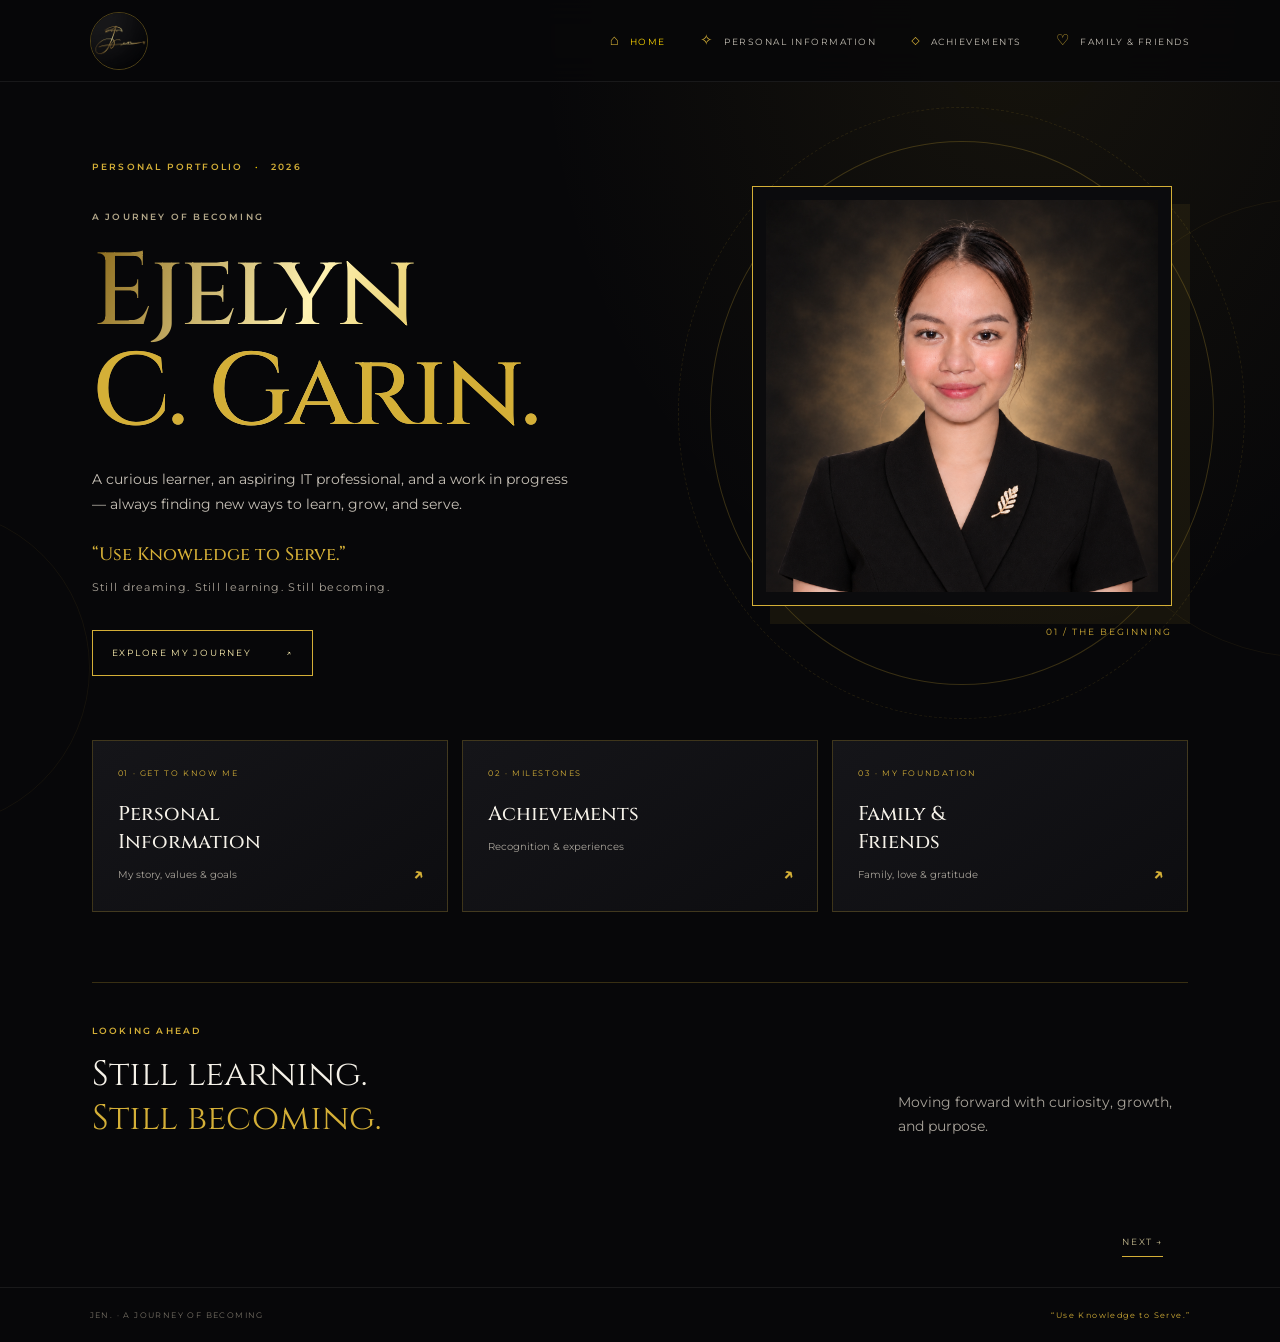
==== commit 8b301c55: "add changes" ====
--- a/index.html
+++ b/index.html
@@ -1 +1,61 @@
-<!doctype html><html lang="en"><head><meta charset="utf-8"><meta name="viewport" content="width=device-width,initial-scale=1"><title>JEN — Personal Portfolio</title><link rel="stylesheet" href="css/style.css"></head><body><div class="site"><header class="nav"><div class="brand">JEN / Personal Portfolio</div><nav class="navlinks"><a class="active" href="index.html">⌂ HOME</a><a href="personal.html">◉ PERSONAL INFORMATION</a><a href="achievements.html">✦ ACHIEVEMENTS</a><a href="parents.html">♡ PARENTS</a></nav></header><main class="page home"><section class="hero-copy"><div class="eyebrow">Personal Portfolio · 2026</div><h1 class="display">Ejelyn<br>C. Garin.</h1><p class="copy">A curious learner, an aspiring IT professional, and a work in progress — always finding new ways to learn, grow, and serve.</p><div class="tag">“Use Knowledge to Serve.”</div><div class="quote">Still dreaming. Still learning. Still becoming.</div><div class="route-grid"><a class="route-card" href="personal.html"><div><span class="eyebrow">01 · Get to know me</span><h3>Personal Information</h3><p>My story, values & goals</p></div><span class="arrow">↗</span></a><a class="route-card" href="achievements.html"><div><span class="eyebrow">02 · Milestones</span><h3>Achievements</h3><p>Recognition & experiences</p></div><span class="arrow">↗</span></a><a class="route-card" href="parents.html"><div><span class="eyebrow">03 · My Foundation</span><h3>Parents</h3><p>Family, love & gratitude</p></div><span class="arrow">↗</span></a></div></section><aside class="hero-photo"><img src="assets/images/profile.png" alt="Portrait of Ejelyn Garin"><div class="photo-caption">LOOKING AHEAD — Moving forward with curiosity, growth, and purpose.</div></aside></main><footer class="footer"><span>EXPLORE MY JOURNEY ↗</span><span class="motto">Still Learning. Still Becoming.</span></footer></div><script src="js/script.js"></script></body></html>
+<!doctype html>
+<html lang="en">
+<head>
+<meta charset="utf-8"><meta name="viewport" content="width=device-width, initial-scale=1">
+<meta name="theme-color" content="#070709">
+<meta name="description" content="Ejelyn Cudal Garin — a journey of becoming.">
+<title>Home · JEN.</title>
+<link rel="preconnect" href="https://fonts.googleapis.com">
+<link rel="preconnect" href="https://fonts.gstatic.com" crossorigin>
+<link href="https://fonts.googleapis.com/css2?family=Cinzel:wght@400;500;600;700&family=Montserrat:wght@300;400;500;600;700&display=swap" rel="stylesheet">
+<link rel="stylesheet" href="css/style.css">
+</head>
+<body data-page="home">
+<div class="ambient ambient-one"></div><div class="ambient ambient-two"></div>
+<header class="site-header">
+  <a class="brand" href="index.html" aria-label="JEN home"><img src="assets/images/logo.jpeg" alt="JEN official logo"></a>
+  <button class="menu-toggle" aria-label="Toggle navigation" aria-expanded="false">☰</button>
+  <nav class="main-nav" aria-label="Main navigation">
+    <a href="index.html" data-page="home"><span>⌂</span> HOME</a>
+    <a href="personal-information.html" data-page="personal"><span>✧</span> PERSONAL INFORMATION</a>
+    <a href="achievements.html" data-page="achievements"><span>◇</span> ACHIEVEMENTS</a>
+    <a href="family-friends.html" data-page="family"><span>♡</span> FAMILY &amp; FRIENDS</a>
+  </nav>
+</header>
+<main class="page-wrap">
+<section class="hero-grid">
+  <div class="hero-copy">
+    <p class="eyebrow">PERSONAL PORTFOLIO <i>·</i> 2026</p>
+    <p class="overline">A JOURNEY OF BECOMING</p>
+    <h1 class="gold-shimmer">Ejelyn<br><em>C. Garin.</em></h1>
+    <p class="hero-intro">A curious learner, an aspiring IT professional, and a work in progress — always finding new ways to learn, grow, and serve.</p>
+    <p class="gold-quote">“Use Knowledge to Serve.”</p>
+    <p class="motto">Still dreaming. Still learning. Still becoming.</p>
+    <a class="gold-button" href="personal-information.html">EXPLORE MY JOURNEY <span>↗</span></a>
+  </div>
+  <div class="hero-portrait">
+    <div class="portrait-frame"><img src="assets/images/profile.png" alt="Portrait of Ejelyn Cudal Garin"></div>
+    <span class="portrait-index">01 / THE BEGINNING</span>
+    <span class="orbit orbit-a"></span><span class="orbit orbit-b"></span>
+  </div>
+</section>
+<section class="home-cards">
+  <a class="feature-card" href="personal-information.html"><span class="card-no">01 · GET TO KNOW ME</span><strong>Personal<br>Information</strong><small>My story, values &amp; goals</small><b>↗</b></a>
+  <a class="feature-card" href="achievements.html"><span class="card-no">02 · MILESTONES</span><strong>Achievements</strong><small>Recognition &amp; experiences</small><b>↗</b></a>
+  <a class="feature-card" href="family-friends.html"><span class="card-no">03 · MY FOUNDATION</span><strong>Family &amp;<br>Friends</strong><small>Family, love &amp; gratitude</small><b>↗</b></a>
+</section>
+<section class="looking-ahead"><div><span class="eyebrow">LOOKING AHEAD</span><h2>Still learning.<br><em>Still becoming.</em></h2></div><p>Moving forward with curiosity, growth, and purpose.</p></section>
+</main>
+<div class="page-navigation"><span></span><a class="page-step next" href="personal-information.html">NEXT →</a></div>
+<footer class="site-footer">
+  <span>JEN. · A JOURNEY OF BECOMING</span>
+  <span>“Use Knowledge to Serve.”</span>
+</footer>
+<div class="lightbox" id="lightbox" aria-hidden="true">
+  <button class="lightbox-close" aria-label="Close image viewer">×</button>
+  <button class="lightbox-prev" aria-label="Previous image">‹</button>
+  <figure><img src="" alt=""><figcaption></figcaption></figure>
+  <button class="lightbox-next" aria-label="Next image">›</button>
+</div>
+<script src="js/content.js"></script><script src="js/script.js"></script>
+</body></html>
--- a/css/style.css
+++ b/css/style.css
@@ -1,40 +1,31 @@
-@import url('https://fonts.googleapis.com/css2?family=DM+Mono:wght@400;500&family=Playfair+Display:wght@500;600;700&family=Space+Grotesk:wght@400;500;600;700&display=swap');
 
-:root{--bg:#0b0b0b;--panel:#121212;--soft:#1b1b1b;--line:#303030;--text:#f4f4f0;--muted:#a7a7a2;--accent:#fff;--yellow:#e8c64a}
-*{box-sizing:border-box}html,body{margin:0;height:100%;background:var(--bg);color:var(--text);font-family:'Space Grotesk',sans-serif;overflow:hidden}body{min-height:100vh}.site{height:100vh;display:grid;grid-template-rows:auto 1fr auto;padding:18px 4vw 14px;gap:12px;background:radial-gradient(circle at 85% 15%,#222 0,transparent 28%),var(--bg)}
-.nav{display:flex;align-items:center;justify-content:space-between;gap:18px;border-bottom:1px solid var(--line);padding-bottom:14px}.brand{font-family:'DM Mono',monospace;font-size:.78rem;letter-spacing:.18em;text-transform:uppercase;color:var(--muted);white-space:nowrap}.navlinks{display:flex;gap:7px;flex-wrap:wrap;justify-content:flex-end}.navlinks a{color:var(--muted);text-decoration:none;border:1px solid transparent;padding:9px 12px;border-radius:999px;font-size:.74rem;letter-spacing:.08em;transition:.25s}.navlinks a:hover,.navlinks a.active{color:var(--text);border-color:var(--line);background:rgba(255,255,255,.05)}
-main{min-height:0;position:relative}.page{height:100%;display:grid;gap:22px;align-items:stretch}.eyebrow{font-family:'DM Mono',monospace;font-size:.72rem;letter-spacing:.14em;color:var(--muted);text-transform:uppercase}.display{font-family:'Playfair Display',serif;font-weight:600;line-height:.96;letter-spacing:-.045em;margin:0}.muted{color:var(--muted)}.copy{line-height:1.7;color:#d5d5d0;max-width:72ch}.quote{font-family:'Playfair Display',serif;font-size:clamp(1.1rem,2vw,1.6rem);line-height:1.3}
-.home{grid-template-columns:1.1fr .9fr}.hero-copy{display:flex;flex-direction:column;justify-content:center;gap:20px}.hero-copy .display{font-size:clamp(3.5rem,8vw,8.5rem)}.tag{display:inline-flex;align-items:center;gap:8px;border:1px solid var(--line);padding:10px 13px;border-radius:999px;width:max-content;color:#ddd;font-family:'DM Mono',monospace;font-size:.75rem}.hero-photo{position:relative;min-height:0;overflow:hidden;border:1px solid var(--line);border-radius:26px;background:#171717}.hero-photo img{width:100%;height:100%;object-fit:cover;filter:grayscale(1) contrast(1.04)}.photo-caption{position:absolute;bottom:14px;left:14px;right:14px;background:rgba(0,0,0,.62);backdrop-filter:blur(12px);border:1px solid #333;padding:12px 14px;border-radius:14px;font-family:'DM Mono',monospace;font-size:.72rem}
-.route-grid{display:grid;grid-template-columns:repeat(3,1fr);gap:12px}.route-card,.action-card{display:flex;flex-direction:column;justify-content:space-between;gap:12px;padding:16px;border:1px solid var(--line);border-radius:18px;background:linear-gradient(135deg,#171717,#101010);color:inherit;text-decoration:none;transition:.25s;min-height:120px}.route-card:hover,.action-card:hover{transform:translateY(-3px);border-color:#666}.route-card h3,.action-card h3{margin:0;font-family:'Playfair Display',serif;font-size:1.4rem}.route-card p,.action-card p{margin:0;color:var(--muted);font-size:.86rem;line-height:1.45}.arrow{font-size:1.4rem;align-self:flex-end}
-.content-shell{height:100%;display:grid;grid-template-columns:minmax(250px,.72fr) 1.28fr;gap:18px}.side-intro{border:1px solid var(--line);border-radius:24px;padding:24px;background:#101010;display:flex;flex-direction:column;justify-content:space-between}.side-intro .display{font-size:clamp(2.6rem,5vw,5.2rem)}.stage{position:relative;border:1px solid var(--line);border-radius:24px;background:#111;overflow:hidden}.panel{position:absolute;inset:0;padding:clamp(20px,3vw,44px);display:none;overflow:auto}.panel.active{display:block;animation:fade .35s ease}@keyframes fade{from{opacity:0;transform:translateX(10px)}to{opacity:1;transform:none}}.panel h2{font-family:'Playfair Display',serif;font-size:clamp(2rem,4vw,4rem);margin:6px 0 12px}.facts{display:grid;grid-template-columns:repeat(2,1fr);gap:10px}.fact{padding:13px;border:1px solid var(--line);border-radius:14px;background:#161616}.fact span{display:block;color:var(--muted);font-size:.72rem;text-transform:uppercase;letter-spacing:.1em;margin-bottom:6px}.fact strong{font-size:.93rem}.list{margin:10px 0;padding-left:20px;color:#d9d9d5;line-height:1.65}.columns{display:grid;grid-template-columns:repeat(2,1fr);gap:18px}.mini-title{font-family:'DM Mono',monospace;color:var(--muted);font-size:.72rem;letter-spacing:.12em;text-transform:uppercase}.story-card{border:1px solid var(--line);border-radius:18px;padding:18px;background:#151515}.story-card h3{font-family:'Playfair Display',serif;font-size:1.4rem;margin:4px 0 8px}.story-card p{line-height:1.62;color:#d2d2ce;margin:0}.timeline{display:grid;gap:10px}.timeline-item{display:grid;grid-template-columns:100px 1fr auto;gap:12px;align-items:center;border-bottom:1px solid #252525;padding:10px 0}.timeline-item img{width:44px;height:44px;object-fit:contain;filter:grayscale(1);background:#fff;border-radius:8px;padding:3px}.timeline-item strong{display:block}.timeline-item span{color:var(--muted);font-size:.82rem}.gallery-launchers{display:grid;grid-template-columns:repeat(2,1fr);gap:12px}.launch{appearance:none;text-align:left;cursor:pointer;width:100%;border:1px solid var(--line);border-radius:18px;padding:18px;background:linear-gradient(135deg,#171717,#101010);color:var(--text);min-height:130px;transition:.2s}.launch:hover{border-color:#777;transform:translateY(-2px)}.launch .icon{font-size:1.6rem}.launch h3{font-family:'Playfair Display',serif;font-size:1.35rem;margin:8px 0}.launch p{margin:0;color:var(--muted);font-size:.84rem;line-height:1.5}
-.controls{display:flex;justify-content:space-between;align-items:center;gap:12px}.btn{border:1px solid var(--line);background:#151515;color:var(--text);padding:11px 15px;border-radius:999px;cursor:pointer;font-family:'DM Mono',monospace;font-size:.72rem;letter-spacing:.06em}.btn:hover{border-color:#777}.counter{font-family:'DM Mono',monospace;color:var(--muted);font-size:.72rem}.footer{display:flex;justify-content:space-between;align-items:center;color:var(--muted);font-family:'DM Mono',monospace;font-size:.68rem;border-top:1px solid var(--line);padding-top:11px}.footer .motto{color:#ddd}
-.modal{position:fixed;inset:0;background:rgba(0,0,0,.88);z-index:20;display:none;place-items:center;padding:24px}.modal.open{display:grid}.modal-box{width:min(980px,100%);max-height:88vh;background:#111;border:1px solid #444;border-radius:24px;padding:22px;overflow:auto;position:relative}.modal-close{position:absolute;right:16px;top:16px}.modal-head{padding-right:100px}.modal-head h2{font-family:'Playfair Display',serif;font-size:2rem;margin:6px 0}.gallery{display:grid;grid-template-columns:repeat(auto-fit,minmax(180px,1fr));gap:12px;margin-top:18px}.gallery figure{margin:0;border:1px solid var(--line);border-radius:14px;overflow:hidden;background:#181818}.gallery img{width:100%;height:210px;object-fit:cover;display:block;filter:grayscale(.15)}.gallery figcaption{padding:9px 11px;color:var(--muted);font-size:.76rem}.tribute-grid{display:grid;grid-template-columns:1fr 1fr;gap:16px}.tribute-photo{min-height:280px;border-radius:18px;overflow:hidden;border:1px solid var(--line);position:relative}.tribute-photo img{width:100%;height:100%;object-fit:cover;filter:grayscale(.25)}.yellow{color:var(--yellow)}.letter{font-family:'Playfair Display',serif;font-size:1.03rem;line-height:1.75;color:#ddd;white-space:pre-line}
-@media(max-width:850px){body{overflow:auto}.site{min-height:100vh;height:auto;overflow:hidden;padding:14px 16px}.nav{align-items:flex-start}.brand{display:none}.navlinks{justify-content:center;width:100%}.navlinks a{font-size:.64rem;padding:8px}.home,.content-shell{grid-template-columns:1fr}.hero-photo{height:34vh;order:-1}.hero-copy .display{font-size:clamp(3.2rem,16vw,5rem)}.route-grid{grid-template-columns:1fr}.route-card{min-height:94px}.page{height:auto}.content-shell{min-height:calc(100vh - 160px)}.side-intro{min-height:190px}.stage{min-height:62vh}.panel{padding:22px;overflow:visible}.facts,.columns,.tribute-grid,.gallery-launchers{grid-template-columns:1fr}.timeline-item{grid-template-columns:60px 1fr}.timeline-item img{grid-row:1/3}.footer{font-size:.6rem}.modal{align-items:start;padding:12px}.modal-box{max-height:94vh}.gallery img{height:240px}}
+:root{--black:#070709;--panel:#101014;--panel2:#15151a;--gold:#D4AF37;--bright:#FFD700;--pale:#FFF2B2;--muted:#a8a39a;--line:rgba(212,175,55,.24);--white:#f5f1e8}
+*{box-sizing:border-box}html{background:var(--black);scroll-behavior:smooth}body{margin:0;background:radial-gradient(ellipse at 80% 0%,rgba(212,175,55,.07),transparent 34%),var(--black);color:var(--white);font-family:Montserrat,Arial,sans-serif;font-size:14px;line-height:1.75;min-height:100vh;overflow-x:hidden}
+a{color:inherit;text-decoration:none}button{font:inherit}.ambient{position:fixed;pointer-events:none;border:1px solid rgba(212,175,55,.07);border-radius:50%;z-index:0}.ambient-one{width:460px;height:460px;right:-260px;top:22%;}.ambient-two{width:320px;height:320px;left:-230px;bottom:8%}
+.site-header{height:82px;display:flex;align-items:center;justify-content:space-between;padding:0 clamp(22px,7vw,110px);border-bottom:1px solid rgba(255,255,255,.07);position:relative;z-index:10;background:rgba(7,7,9,.88);backdrop-filter:blur(16px)}
+.brand{font-family:Cinzel,serif;font-size:27px;letter-spacing:3px}.brand span,.profile-strip h2 span{color:var(--gold)}.main-nav{display:flex;gap:clamp(14px,2.7vw,42px);align-items:center}.main-nav a{font-size:9px;letter-spacing:1.5px;color:#c5c0b6;transition:.25s}.main-nav a span{color:var(--gold);font-size:15px;margin-right:6px}.main-nav a:hover,.main-nav a.active{color:var(--bright)}.menu-toggle{display:none;background:none;border:1px solid var(--line);color:var(--gold);padding:7px 12px}
+.page-wrap{position:relative;z-index:1;max-width:1250px;margin:0 auto;padding:60px clamp(22px,6vw,80px) 30px;min-height:calc(100vh - 190px)}
+.eyebrow,.overline,.panel-kicker{font-size:9px;letter-spacing:2.2px;color:var(--gold);font-weight:600}.eyebrow i{font-style:normal;color:var(--bright);padding:0 7px}
+.hero-grid{display:grid;grid-template-columns:1.1fr .9fr;gap:7vw;align-items:center;min-height:490px;padding:8px 0 40px}.overline{margin-top:34px;color:#b4a88a}.hero-copy h1{font:500 clamp(58px,8vw,112px)/.98 Cinzel,serif;letter-spacing:-3px;margin:18px 0 24px}.hero-copy h1 em,.page-heading h1 em,.looking-ahead h2 em{font-style:normal;color:var(--gold)}.gold-shimmer{background:linear-gradient(110deg,#8b6a1b 0%,#fff2b2 17%,#d4af37 32%,#fff9d8 45%,#b88d22 60%,#ffe58a 75%,#9e771c 100%);background-size:240% auto;color:transparent;background-clip:text;-webkit-background-clip:text;animation:shimmer 7s linear infinite}.gold-hover-shine:hover{animation:shimmer 1.4s linear infinite}@keyframes shimmer{to{background-position:240% center}}
+.hero-intro{max-width:490px;color:#c7c1b7;font-size:14px}.gold-quote{font:500 18px Cinzel,serif;color:var(--gold);margin:26px 0 4px}.motto{font-size:11px;letter-spacing:1.3px;color:#aaa398}.gold-button{display:inline-flex;gap:35px;align-items:center;margin-top:22px;padding:14px 19px;border:1px solid var(--gold);font-size:9px;letter-spacing:1.7px;color:var(--pale);transition:.3s}.gold-button:hover{background:var(--gold);color:#090909;box-shadow:0 0 25px #d4af3744}.hero-portrait{position:relative;max-width:420px;margin:auto}.portrait-frame{padding:13px;border:1px solid var(--gold);position:relative;z-index:1;background:#0b0b0d;box-shadow:18px 18px 0 rgba(212,175,55,.08)}.portrait-frame img{display:block;width:100%;aspect-ratio:1;object-fit:contain;background:#111}.portrait-index{display:block;text-align:right;margin-top:18px;font-size:9px;letter-spacing:2px;color:var(--gold)}.orbit{position:absolute;border:1px solid rgba(212,175,55,.24);border-radius:50%;z-index:0}.orbit-a{width:120%;height:120%;top:-10%;left:-10%}.orbit-b{width:135%;height:135%;top:-17.5%;left:-17.5%;border-style:dashed;opacity:.5}
+.home-cards{display:grid;grid-template-columns:repeat(3,1fr);gap:14px;margin:24px 0 70px}.feature-card,.family-card,.gallery-card{background:linear-gradient(145deg,#151519,#0d0d10);border:1px solid var(--line);padding:25px;text-align:left;position:relative;min-height:160px;transition:.3s;cursor:pointer}.feature-card:hover,.family-card:hover,.gallery-card:hover{border-color:var(--gold);transform:translateY(-4px);box-shadow:0 15px 40px #0008}.card-no{display:block;color:var(--gold);font-size:8px;letter-spacing:1.6px}.feature-card strong,.family-card strong,.gallery-card strong{display:block;font:500 20px/1.4 Cinzel,serif;margin:20px 0 5px}.feature-card small,.family-card small,.gallery-card small{color:var(--muted);font-size:10px}.feature-card b,.family-card b{position:absolute;right:23px;bottom:20px;color:var(--gold);font-size:18px}
+.looking-ahead{border-top:1px solid var(--line);padding:34px 0;display:flex;justify-content:space-between;align-items:end}.looking-ahead h2{font:400 35px/1.25 Cinzel,serif;margin:12px 0}.looking-ahead p{color:var(--muted);max-width:290px}
+.page-heading{margin:5px 0 35px}.page-heading h1{font:500 clamp(38px,6vw,64px)/1.2 Cinzel,serif;margin:12px 0}.page-heading>p:last-child{color:var(--muted);max-width:680px}
+.profile-strip{display:flex;justify-content:space-between;align-items:center;padding:23px 27px;border:1px solid var(--line);background:linear-gradient(90deg,#171418,#0e0e11);margin-bottom:25px}.profile-strip h2{font:500 32px Cinzel,serif;margin:5px 0}.profile-strip p{margin:0;color:var(--muted);font-size:11px}.profile-facts{display:flex;gap:10px;flex-wrap:wrap;justify-content:end}.profile-facts span{border:1px solid var(--line);padding:8px 10px;font-size:8px;letter-spacing:1px;color:#d8cda9}
+.section-picker{display:flex;gap:7px;flex-wrap:wrap;margin:25px 0}.section-tab,.text-button{background:transparent;border:1px solid var(--line);color:#bdb5a4;padding:10px 13px;font-size:9px;letter-spacing:1px;cursor:pointer;transition:.25s}.section-tab.active,.section-tab:hover,.text-button:hover{background:var(--gold);color:#080808;border-color:var(--gold)}
+.info-panel{display:none;border:1px solid var(--line);background:rgba(15,15,18,.8);padding:clamp(22px,4vw,42px);animation:fade .3s ease}.info-panel.active{display:block}@keyframes fade{from{opacity:0;transform:translateY(7px)}to{opacity:1;transform:none}}.panel-kicker{margin-bottom:22px}.prose p{color:#c7c1b7;margin:0 0 15px;font-size:12px;line-height:1.95}.info-panel blockquote{font:italic 17px/1.8 Cinzel,serif;color:var(--pale);border-left:2px solid var(--gold);padding:10px 22px;margin:30px 0}.tagline-note,.closing-note{color:#d5c58d;font:italic 13px/1.9 Cinzel,serif;border-top:1px solid var(--line);padding-top:22px;margin-top:25px}
+.story-cards{display:grid;grid-template-columns:1fr 1fr;gap:18px}.story-cards article,.interest-grid article{padding:20px;background:#121216;border:1px solid rgba(212,175,55,.13)}.story-cards small{color:var(--gold);font-size:9px;letter-spacing:1.5px}.story-cards h2,.interest-grid h2,.split-panel h2,.achievement-record h2{font:500 23px Cinzel,serif;margin:9px 0 15px}.timeline{display:grid;grid-template-columns:1fr 1fr;gap:14px}.timeline-item{display:flex;gap:17px;align-items:center;padding:15px;border:1px solid rgba(212,175,55,.14);background:#121216}.timeline-item img{width:65px;height:65px;object-fit:contain;background:#f4f0e7;padding:5px;border-radius:50%}.timeline-item small{color:var(--gold);font-size:9px}.timeline-item h3{font:500 13px Cinzel,serif;margin:4px 0}.timeline-item p{color:var(--muted);font-size:10px;margin:0}
+.split-panel{display:grid;grid-template-columns:1.2fr .8fr;gap:35px}.split-panel h2{font-size:30px}.split-panel h2 em{font-size:17px;color:var(--gold);font-style:normal}.fact-board{border-left:1px solid var(--line);padding-left:25px}.fact-board>div{padding:12px 0;border-bottom:1px solid rgba(255,255,255,.07)}.fact-board b{font-size:10px;color:var(--gold)}.fact-board p{margin:3px 0 0;color:#c4beb3;font-size:11px}.interest-grid{display:grid;grid-template-columns:1fr 1fr;gap:15px}.tag-cloud{display:flex;flex-wrap:wrap;gap:7px;margin:18px 0}.tag-cloud span{border:1px solid var(--line);padding:6px 9px;font-size:9px;color:#d8cda9}.gold-list{padding-left:17px;color:#c8c1b5;font-size:11px;line-height:2}.gold-list li::marker{color:var(--gold)}.values-intro{max-width:850px;color:#c4beb3;font-size:12px;line-height:1.9}.values-grid{display:grid;grid-template-columns:repeat(2,1fr);gap:10px;margin-top:24px}.values-grid article{padding:16px;border:1px solid rgba(212,175,55,.14);background:#121216}.values-grid article span{color:var(--gold);font-size:9px}.values-grid h3{font:500 16px Cinzel,serif;margin:4px 0}.values-grid p{font-size:10px;color:var(--muted);margin:0}
+.achievement-intro{max-width:850px;color:#c9c1b4;border-left:2px solid var(--gold);padding:5px 20px;margin-bottom:35px;font:italic 16px/1.8 Cinzel,serif}.achievement-layout{display:grid;grid-template-columns:1.05fr .95fr;gap:35px}.gallery-categories{display:grid;grid-template-columns:1fr 1fr;gap:11px}.gallery-card{min-height:125px;color:var(--white)}.gallery-card strong{font-size:17px;margin:13px 0 4px}.achievement-record{padding:24px;background:#111115;border:1px solid var(--line)}.achievement-record h2{margin:8px 0 25px}.achievement-record h3{font:500 13px Cinzel,serif;color:var(--gold);margin:18px 0 7px}.gallery-view,.family-view{display:none;border-top:1px solid var(--line);margin-top:45px;padding-top:25px}.gallery-view.open,.family-view.open{display:block}.gallery-view-head{display:flex;align-items:center;justify-content:space-between;gap:20px;margin-bottom:20px}.gallery-view-head h2{font:500 25px Cinzel,serif;margin:6px 0}.photo-grid{display:grid;grid-template-columns:repeat(3,1fr);gap:14px}.photo-card{background:#121216;border:1px solid var(--line);padding:10px;cursor:zoom-in;text-align:left;color:var(--white)}.photo-card img{width:100%;height:245px;object-fit:contain;background:#08080a;display:block}.photo-card figcaption{padding:10px 3px 3px;color:#c6bda9;font-size:10px;line-height:1.6}
+.family-note{border-left:2px solid var(--gold);padding:8px 18px;color:#c9c1b4;max-width:800px;margin-bottom:28px}.family-categories{display:grid;grid-template-columns:repeat(3,1fr);gap:13px}.family-card{min-height:145px;color:var(--white)}.family-card strong{font-size:17px}.family-card small{display:block;max-width:180px}.letters-grid{display:grid;grid-template-columns:repeat(2,1fr);gap:13px;margin-top:10px}.letter-card{border:1px solid var(--line);background:#111115;padding:20px}.letter-card h3{font:500 17px Cinzel,serif;color:var(--gold);margin:0 0 10px}.letter-card p{white-space:pre-line;color:#c8c1b6;font-size:11px;line-height:1.9}
+.page-navigation{position:relative;z-index:1;max-width:1090px;margin:0 auto;padding:10px 22px 30px;display:flex;justify-content:space-between}.page-step{font-size:9px;letter-spacing:1.6px;color:#c4b98f;border-bottom:1px solid var(--gold);padding:7px 0}.page-step:hover{color:var(--bright)}.site-footer{position:relative;z-index:1;border-top:1px solid rgba(255,255,255,.07);padding:20px clamp(22px,7vw,110px);display:flex;justify-content:space-between;color:#777166;font-size:8px;letter-spacing:1.4px}.site-footer span:last-child{color:var(--gold)}
+.lightbox{display:none;position:fixed;inset:0;z-index:100;background:rgba(0,0,0,.94);align-items:center;justify-content:center;padding:55px 8vw}.lightbox.open{display:flex}.lightbox figure{margin:0;max-width:min(85vw,900px);max-height:85vh;text-align:center}.lightbox img{display:block;max-width:100%;max-height:75vh;object-fit:contain;margin:auto}.lightbox figcaption{color:var(--pale);font-size:11px;margin-top:12px}.lightbox button{position:absolute;background:none;border:1px solid var(--line);color:var(--gold);cursor:pointer}.lightbox-close{right:25px;top:20px;font-size:30px;padding:0 12px}.lightbox-prev,.lightbox-next{top:50%;font-size:34px;padding:0 12px;transform:translateY(-50%)}.lightbox-prev{left:22px}.lightbox-next{right:22px}
+@media(max-width:850px){.site-header{height:72px}.menu-toggle{display:block}.main-nav{display:none;position:absolute;top:71px;left:0;right:0;background:#0b0b0e;padding:18px 24px;border-bottom:1px solid var(--line);flex-direction:column;align-items:flex-start}.main-nav.open{display:flex}.hero-grid{grid-template-columns:1fr .8fr;gap:25px}.hero-copy h1{font-size:66px}.achievement-layout{grid-template-columns:1fr}.family-categories{grid-template-columns:repeat(2,1fr)}}
+@media(max-width:620px){.page-wrap{padding-top:38px}.hero-grid{grid-template-columns:1fr;min-height:0}.hero-portrait{width:min(75%,320px);margin:20px auto 35px}.hero-copy h1{font-size:58px}.home-cards{grid-template-columns:1fr}.feature-card{min-height:130px}.looking-ahead{display:block}.looking-ahead p{margin-top:10px}.profile-strip{display:block}.profile-facts{justify-content:flex-start;margin-top:18px}.story-cards,.timeline,.split-panel,.interest-grid,.values-grid,.gallery-categories,.family-categories,.photo-grid,.letters-grid{grid-template-columns:1fr}.fact-board{border-left:0;border-top:1px solid var(--line);padding:18px 0 0}.gallery-view-head{align-items:flex-start;flex-direction:column}.photo-card img{height:300px}.site-footer{gap:10px;flex-direction:column}.page-navigation{padding-bottom:22px}.lightbox{padding:55px 18px}.lightbox-prev{left:6px}.lightbox-next{right:6px}}
 
-/* Final photo presentation fixes: preserve original colors and ratios */
-.hero-photo img,
-.timeline-item img,
-.gallery img,
-.tribute-photo img{filter:none !important}
-.timeline-item img{object-fit:contain !important}
-.gallery{grid-template-columns:repeat(auto-fit,minmax(220px,1fr));align-items:start}
-.gallery figure{display:flex;flex-direction:column;cursor:zoom-in}
-.gallery img{height:auto !important;max-height:58vh;object-fit:contain !important;background:#fff;cursor:zoom-in}
-.tribute-photo{min-height:0;height:auto;display:flex;align-items:center;justify-content:center;background:#0d0d0d}
-.tribute-photo img{width:100%;height:auto;max-height:58vh;object-fit:contain !important;display:block;cursor:zoom-in}
-.modal-box{overflow:auto}
-.image-viewer{position:fixed;inset:0;z-index:50;background:rgba(0,0,0,.94);display:none;place-items:center;padding:24px;cursor:zoom-out}
-.image-viewer.open{display:grid}
-.image-viewer img{max-width:94vw;max-height:88vh;width:auto;height:auto;object-fit:contain;display:block;filter:none !important}
-.image-viewer .zoom-close{position:absolute;right:24px;top:24px;z-index:2}
-.zoom-hint{font-family:'DM Mono',monospace;font-size:.68rem;color:#aaa;margin-top:8px}
-@media(max-width:850px){.gallery img{max-height:65vh}.tribute-photo img{max-height:65vh}.image-viewer{padding:12px}.image-viewer img{max-width:96vw;max-height:88vh}}
-.tribute-grid.text-only {
-    display: block;
-    width: 100%;
-}
-
-.tribute-grid.text-only > div {
-    width: 100%;
-    max-width: 100%;
-}+/* Official logo identity and complete personal details */
+.brand{display:flex;align-items:center;min-width:44px;height:44px}.brand img{display:block;width:58px;height:58px;object-fit:contain;border-radius:50%;border:1px solid rgba(212,175,55,.35)}
+.identity-logo-trigger{display:inline-flex;align-items:center;justify-content:center;width:58px;height:58px;padding:0;border:0;background:transparent;cursor:zoom-in;vertical-align:middle}.identity-logo-trigger img{display:block;width:58px;height:58px;object-fit:contain;border-radius:50%;border:1px solid var(--line);transition:.25s}.identity-logo-trigger:hover img{transform:scale(1.06);box-shadow:0 0 18px #d4af3744}
+.personal-details-grid{display:grid;grid-template-columns:1.25fr .75fr;gap:16px}.detail-card{padding:22px;background:#121216;border:1px solid rgba(212,175,55,.16)}.detail-card h2{font:500 22px Cinzel,serif;margin:8px 0 16px}.detail-card dl{margin:0}.detail-card dl>div{display:grid;grid-template-columns:minmax(110px,.7fr) 1.3fr;gap:12px;padding:9px 0;border-bottom:1px solid rgba(255,255,255,.07)}.detail-card dt{font-size:10px;color:var(--gold);letter-spacing:.4px}.detail-card dd{margin:0;color:#ded8ca;font-size:11px;overflow-wrap:anywhere}.detail-card dd a{color:var(--pale);text-decoration:underline;text-underline-offset:3px}.detail-note{font-size:11px;color:#c7c1b7;line-height:1.9;margin-top:20px}
+.lightbox figure{width:100%}.lightbox img{max-width:min(80vw,900px);max-height:75vh;object-fit:contain;cursor:zoom-in}.lightbox img.zoomed{max-width:95vw;max-height:88vh;cursor:zoom-out;transform:scale(1.02)}
+@media(max-width:620px){.personal-details-grid{grid-template-columns:1fr}.detail-card dl>div{grid-template-columns:110px 1fr}.brand img{width:52px;height:52px}}
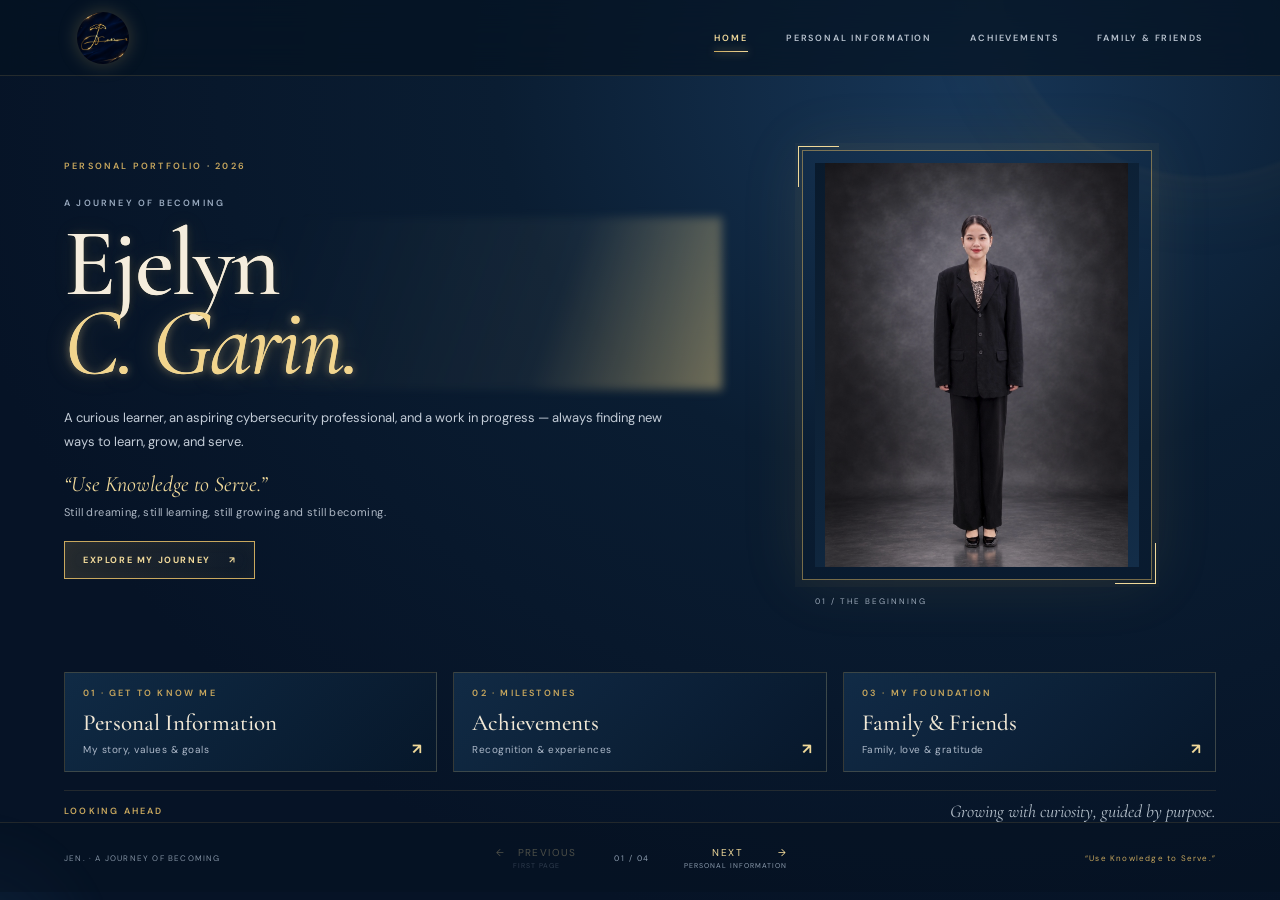
==== commit 3b048fe5: "add changes" ====
--- a/index.html
+++ b/index.html
@@ -1,61 +1 @@
-<!doctype html>
-<html lang="en">
-<head>
-<meta charset="utf-8"><meta name="viewport" content="width=device-width, initial-scale=1">
-<meta name="theme-color" content="#070709">
-<meta name="description" content="Ejelyn Cudal Garin — a journey of becoming.">
-<title>Home · JEN.</title>
-<link rel="preconnect" href="https://fonts.googleapis.com">
-<link rel="preconnect" href="https://fonts.gstatic.com" crossorigin>
-<link href="https://fonts.googleapis.com/css2?family=Cinzel:wght@400;500;600;700&family=Montserrat:wght@300;400;500;600;700&display=swap" rel="stylesheet">
-<link rel="stylesheet" href="css/style.css">
-</head>
-<body data-page="home">
-<div class="ambient ambient-one"></div><div class="ambient ambient-two"></div>
-<header class="site-header">
-  <a class="brand" href="index.html" aria-label="JEN home"><img src="assets/images/logo.jpeg" alt="JEN official logo"></a>
-  <button class="menu-toggle" aria-label="Toggle navigation" aria-expanded="false">☰</button>
-  <nav class="main-nav" aria-label="Main navigation">
-    <a href="index.html" data-page="home"><span>⌂</span> HOME</a>
-    <a href="personal-information.html" data-page="personal"><span>✧</span> PERSONAL INFORMATION</a>
-    <a href="achievements.html" data-page="achievements"><span>◇</span> ACHIEVEMENTS</a>
-    <a href="family-friends.html" data-page="family"><span>♡</span> FAMILY &amp; FRIENDS</a>
-  </nav>
-</header>
-<main class="page-wrap">
-<section class="hero-grid">
-  <div class="hero-copy">
-    <p class="eyebrow">PERSONAL PORTFOLIO <i>·</i> 2026</p>
-    <p class="overline">A JOURNEY OF BECOMING</p>
-    <h1 class="gold-shimmer">Ejelyn<br><em>C. Garin.</em></h1>
-    <p class="hero-intro">A curious learner, an aspiring IT professional, and a work in progress — always finding new ways to learn, grow, and serve.</p>
-    <p class="gold-quote">“Use Knowledge to Serve.”</p>
-    <p class="motto">Still dreaming. Still learning. Still becoming.</p>
-    <a class="gold-button" href="personal-information.html">EXPLORE MY JOURNEY <span>↗</span></a>
-  </div>
-  <div class="hero-portrait">
-    <div class="portrait-frame"><img src="assets/images/profile.png" alt="Portrait of Ejelyn Cudal Garin"></div>
-    <span class="portrait-index">01 / THE BEGINNING</span>
-    <span class="orbit orbit-a"></span><span class="orbit orbit-b"></span>
-  </div>
-</section>
-<section class="home-cards">
-  <a class="feature-card" href="personal-information.html"><span class="card-no">01 · GET TO KNOW ME</span><strong>Personal<br>Information</strong><small>My story, values &amp; goals</small><b>↗</b></a>
-  <a class="feature-card" href="achievements.html"><span class="card-no">02 · MILESTONES</span><strong>Achievements</strong><small>Recognition &amp; experiences</small><b>↗</b></a>
-  <a class="feature-card" href="family-friends.html"><span class="card-no">03 · MY FOUNDATION</span><strong>Family &amp;<br>Friends</strong><small>Family, love &amp; gratitude</small><b>↗</b></a>
-</section>
-<section class="looking-ahead"><div><span class="eyebrow">LOOKING AHEAD</span><h2>Still learning.<br><em>Still becoming.</em></h2></div><p>Moving forward with curiosity, growth, and purpose.</p></section>
-</main>
-<div class="page-navigation"><span></span><a class="page-step next" href="personal-information.html">NEXT →</a></div>
-<footer class="site-footer">
-  <span>JEN. · A JOURNEY OF BECOMING</span>
-  <span>“Use Knowledge to Serve.”</span>
-</footer>
-<div class="lightbox" id="lightbox" aria-hidden="true">
-  <button class="lightbox-close" aria-label="Close image viewer">×</button>
-  <button class="lightbox-prev" aria-label="Previous image">‹</button>
-  <figure><img src="" alt=""><figcaption></figcaption></figure>
-  <button class="lightbox-next" aria-label="Next image">›</button>
-</div>
-<script src="js/content.js"></script><script src="js/script.js"></script>
-</body></html>+<!doctype html><html lang="en"><head><meta charset="utf-8"><meta name="viewport" content="width=device-width, initial-scale=1, maximum-scale=1"><meta name="theme-color" content="#071629"><meta name="description" content="Ejelyn Cudal Garin — a journey of becoming."><link rel="preconnect" href="https://fonts.googleapis.com"><link rel="preconnect" href="https://fonts.gstatic.com" crossorigin><link href="https://fonts.googleapis.com/css2?family=Cormorant+Garamond:wght@400;500;600;700&family=DM+Sans:wght@300;400;500;600;700&display=swap" rel="stylesheet"><link rel="stylesheet" href="css/style.css"><title>Home · JEN.</title></head><body data-page="home"><div class="ambient ambient-one"></div><div class="ambient ambient-two"></div><header class="site-header"><button class="brand image-view-trigger" type="button" aria-label="View and zoom the JEN logo" data-image-view="assets/images/logo.png" data-caption="JEN official logo"><img src="assets/images/logo.png" alt="JEN official logo"></button><button class="menu-toggle" aria-label="Toggle navigation" aria-expanded="false">☰</button><nav class="main-nav" aria-label="Main navigation"><a href="index.html" data-page="home">HOME</a><a href="personal-information.html" data-page="personal">PERSONAL INFORMATION</a><a href="achievements.html" data-page="achievements">ACHIEVEMENTS</a><a href="family-friends.html" data-page="family">FAMILY &amp; FRIENDS</a></nav></header><main class="page-wrap home-page"><section class="hero-grid"><div class="hero-copy"><p class="eyebrow">PERSONAL PORTFOLIO <i>·</i> 2026</p><p class="overline">A JOURNEY OF BECOMING</p><h1 class="gold-shimmer">Ejelyn<br><em>C. Garin.</em></h1><p class="hero-intro">A curious learner, an aspiring cybersecurity professional, and a work in progress — always finding new ways to learn, grow, and serve.</p><p class="gold-quote">“Use Knowledge to Serve.”</p><p class="motto">Still dreaming, still learning, still growing and still becoming.</p><a class="gold-button" href="personal-information.html">EXPLORE MY JOURNEY <span>↗</span></a></div><div class="hero-portrait"><div class="portrait-frame"><img class="image-view-trigger" data-image-view="assets/images/profile.jpg" data-caption="Ejelyn Cudal Garin — full portrait" src="assets/images/profile.jpg" alt="Full-body portrait of Ejelyn Cudal Garin" role="button" tabindex="0" aria-label="View and zoom full portrait"></div><span class="portrait-index">01 / THE BEGINNING</span></div></section><section class="home-cards"><a class="feature-card" href="personal-information.html"><span class="card-no">01 · GET TO KNOW ME</span><strong>Personal Information</strong><small>My story, values &amp; goals</small><b>↗</b></a><a class="feature-card" href="achievements.html"><span class="card-no">02 · MILESTONES</span><strong>Achievements</strong><small>Recognition &amp; experiences</small><b>↗</b></a><a class="feature-card" href="family-friends.html"><span class="card-no">03 · MY FOUNDATION</span><strong>Family &amp; Friends</strong><small>Family, love &amp; gratitude</small><b>↗</b></a></section><section class="home-signoff"><span class="eyebrow">LOOKING AHEAD</span><p>Growing with curiosity, guided by purpose.</p></section></main><footer class="site-footer"><span class="footer-signature">JEN. · A JOURNEY OF BECOMING</span><nav class="page-navigation" aria-label="Page navigation"><button class="page-step previous disabled" type="button" disabled>← <span>PREVIOUS</span><small>FIRST PAGE</small></button><span class="page-count">01 / 04</span><a class="page-step next" href="personal-information.html" aria-label="Next page"><span>NEXT</span> →<small>PERSONAL INFORMATION</small></a></nav><span class="footer-motto">“Use Knowledge to Serve.”</span></footer><div class="content-modal" id="content-modal" aria-hidden="true"><section class="modal-panel" role="dialog" aria-modal="true" aria-labelledby="modal-title"><div class="modal-top"><div><span class="eyebrow" id="modal-kicker">SELECTED COLLECTION</span><h2 id="modal-title">Explore</h2></div><button class="modal-close" aria-label="Close popup">×</button></div><div class="modal-content" id="modal-content"></div><div class="modal-controls" id="modal-controls"><button class="outline-button" id="modal-prev">← PREVIOUS</button><span id="modal-page">01 / 01</span><button class="gold-button small" id="modal-next">NEXT →</button></div></section></div><div class="lightbox" id="lightbox" aria-hidden="true"><button class="lightbox-close" aria-label="Close image viewer">×</button><button class="lightbox-prev" aria-label="Previous image">‹</button><figure><img src="" alt=""><figcaption></figcaption></figure><button class="lightbox-next" aria-label="Next image">›</button><p class="zoom-hint">CLICK IMAGE TO ZOOM · ESC TO CLOSE</p></div><script src="js/content.js"></script><script src="js/script.js"></script></body></html>
--- a/css/style.css
+++ b/css/style.css
@@ -1,31 +1,71 @@
+:root{--navy:#071629;--navy2:#0b2038;--navy3:#102b49;--gold:#c9a85e;--gold2:#f0d99a;--gold3:#8c6a2e;--ink:#e9e5dc;--muted:#aab4c2;--line:rgba(201,168,94,.24);--panel:rgba(10,29,50,.88);--sans:'DM Sans',Arial,sans-serif;--serif:'Cormorant Garamond',Georgia,serif}
+*{box-sizing:border-box}html,body{width:100%;height:100%;margin:0;overflow:hidden}body{position:relative;background:radial-gradient(ellipse at 75% 10%,#173657 0,#0a1d32 34%,#061326 75%);color:var(--ink);font-family:var(--sans);font-size:14px}body:before{content:"";position:fixed;inset:0;pointer-events:none;opacity:.12;background-image:linear-gradient(rgba(255,255,255,.025) 1px,transparent 1px),linear-gradient(90deg,rgba(255,255,255,.025) 1px,transparent 1px);background-size:44px 44px;mask-image:linear-gradient(to bottom,black,transparent 90%)}a{color:inherit;text-decoration:none}button{font:inherit;color:inherit}.ambient{position:fixed;pointer-events:none;border-radius:50%;filter:blur(2px);z-index:0}.ambient-one{width:32vw;height:32vw;right:-10vw;top:-18vw;border:1px solid rgba(223,190,116,.12);box-shadow:0 0 100px rgba(201,168,94,.08)}.ambient-two{width:22vw;height:22vw;left:-13vw;bottom:-15vw;background:radial-gradient(circle,rgba(32,75,112,.25),transparent 70%)}
+.site-header{height:76px;position:relative;z-index:20;display:flex;align-items:center;justify-content:space-between;padding:0 clamp(22px,6vw,88px);border-bottom:1px solid rgba(201,168,94,.17);background:rgba(5,18,34,.72);backdrop-filter:blur(18px)}.brand{display:flex;align-items:center;width:56px;height:56px}.brand img{width:52px;height:52px;object-fit:contain;border-radius:50%;filter:drop-shadow(0 0 9px rgba(222,185,101,.25));transition:.35s}.brand:hover img{filter:drop-shadow(0 0 16px rgba(240,217,154,.7));transform:scale(1.04)}.main-nav{display:flex;align-items:center;gap:clamp(17px,3vw,45px)}.main-nav a{font-size:9px;font-weight:600;letter-spacing:1.8px;color:#b8c2ce;padding:11px 0;position:relative;transition:color .3s}.main-nav a:after{content:"";position:absolute;left:0;right:100%;bottom:3px;height:1px;background:linear-gradient(90deg,var(--gold),var(--gold2));box-shadow:0 0 9px var(--gold);transition:right .35s}.main-nav a:hover,.main-nav a.active{color:var(--gold2)}.main-nav a:hover:after,.main-nav a.active:after{right:0}.menu-toggle{display:none;background:none;border:1px solid var(--line);color:var(--gold2);padding:7px 11px;border-radius:3px}
+.page-wrap{position:relative;z-index:1;width:min(1180px,90vw);height:calc(100svh - 130px);margin:0 auto;display:flex;flex-direction:column;justify-content:center}.home-page{height:calc(100svh - 138px)}.hero-grid{display:grid;grid-template-columns:1.1fr .9fr;align-items:center;gap:6vw;min-height:0}.hero-copy{padding:10px 0}.eyebrow,.overline,.panel-kicker,.card-no{font-size:9px;letter-spacing:2.2px;color:var(--gold);font-weight:600}.eyebrow i{font-style:normal;color:var(--gold2)}.overline{margin:25px 0 5px;color:#9aabc0}.hero-copy h1{font:500 clamp(65px,8vw,112px)/.78 var(--serif);letter-spacing:-3px;margin:16px 0 24px;color:#f4eee2}.hero-copy h1 em{font-weight:400;color:var(--gold2)}.gold-shimmer{background:linear-gradient(110deg,#f4e8c6 10%,#c29a4d 35%,#fff1bf 50%,#b38a43 68%,#f2dfa9 90%);background-size:220% auto;background-clip:text;-webkit-background-clip:text;color:transparent;animation:shimmer 8s linear infinite}@keyframes shimmer{to{background-position:220% center}}.hero-intro{max-width:490px;color:#c3ccd7;font-size:13px;line-height:1.8}.gold-quote{font:italic 22px var(--serif);color:var(--gold2);margin:18px 0 5px}.motto{color:#aeb8c5;font-size:11px;letter-spacing:.4px;margin:8px 0 22px}.gold-button{display:inline-flex;align-items:center;justify-content:center;gap:18px;padding:12px 18px;border:1px solid var(--gold);background:linear-gradient(110deg,rgba(201,168,94,.16),rgba(201,168,94,.04));color:var(--gold2);font-size:9px;font-weight:700;letter-spacing:1.6px;cursor:pointer;box-shadow:inset 0 0 15px rgba(201,168,94,.05),0 0 0 rgba(201,168,94,0);transition:all .3s}.gold-button:hover{box-shadow:0 0 20px rgba(201,168,94,.25),inset 0 0 20px rgba(201,168,94,.12);background:rgba(201,168,94,.18);transform:translateY(-2px)}.gold-button.small{padding:9px 16px}.hero-portrait{justify-self:center;position:relative;width:min(31vw,370px);height:min(55vh,460px);padding:12px;border:1px solid rgba(201,168,94,.58);box-shadow:0 0 0 7px rgba(201,168,94,.035),0 0 60px rgba(201,168,94,.12)}.hero-portrait:before,.hero-portrait:after{content:"";position:absolute;width:40px;height:40px;border-color:var(--gold2);border-style:solid;z-index:2}.hero-portrait:before{top:-5px;left:-5px;border-width:1px 0 0 1px}.hero-portrait:after{right:-5px;bottom:-5px;border-width:0 1px 1px 0}.portrait-frame{width:100%;height:100%;overflow:hidden;background:#09182a}.portrait-frame img{width:100%;height:100%;object-fit:cover;object-position:center 24%;filter:saturate(.82);transition:transform .8s}.hero-portrait:hover .portrait-frame img{transform:scale(1.035)}.portrait-index{position:absolute;bottom:-27px;left:12px;color:#9daaba;font-size:8px;letter-spacing:2px}.home-cards{display:grid;grid-template-columns:repeat(3,1fr);gap:13px;margin:24px 0 0}.feature-card,.gallery-card,.family-card,.profile-topic-card{position:relative;display:flex;flex-direction:column;align-items:flex-start;text-align:left;border:1px solid var(--line);background:linear-gradient(135deg,rgba(19,47,75,.84),rgba(7,24,43,.84));padding:15px 18px;min-width:0;transition:transform .3s,border-color .3s,box-shadow .3s;cursor:pointer;overflow:hidden}.feature-card:before,.gallery-card:before,.family-card:before,.profile-topic-card:before{content:"";position:absolute;inset:0;background:linear-gradient(115deg,transparent 15%,rgba(240,217,154,.08) 48%,transparent 75%);transform:translateX(-120%);transition:transform .65s}.feature-card:hover,.gallery-card:hover,.family-card:hover,.profile-topic-card:hover{transform:translateY(-3px);border-color:rgba(240,217,154,.7);box-shadow:0 0 22px rgba(201,168,94,.13)}.feature-card:hover:before,.gallery-card:hover:before,.family-card:hover:before,.profile-topic-card:hover:before{transform:translateX(120%)}.feature-card{min-height:105px}.feature-card strong{font:500 23px/1 var(--serif);color:#f1e8d6;margin:8px 0 4px}.feature-card small,.gallery-card small,.family-card small,.profile-topic-card small{font-size:9px;color:#aebaca;letter-spacing:.5px}.feature-card b,.family-card b{position:absolute;right:16px;bottom:14px;color:var(--gold2);font-size:15px}.home-signoff{display:flex;align-items:center;justify-content:space-between;margin-top:18px;border-top:1px solid rgba(201,168,94,.15);padding-top:12px}.home-signoff p{margin:0;color:#b4bfca;font:italic 18px var(--serif)}
+.page-heading{text-align:center;margin:0 0 20px}.page-heading .eyebrow{margin:0 0 7px}.page-heading h1{font:500 clamp(38px,4.5vw,56px)/.95 var(--serif);margin:0;color:#f1eadf}.page-heading h1 em{color:var(--gold2);font-weight:400}.page-heading>p:last-child{margin:8px 0 0;color:#aeb9c7;font-size:11px;letter-spacing:.3px}.profile-strip{display:flex;justify-content:space-between;align-items:center;border-top:1px solid var(--line);border-bottom:1px solid var(--line);padding:8px 14px;margin-bottom:14px;background:rgba(8,27,47,.46)}.profile-strip>div:first-child{display:flex;align-items:center;gap:12px}.profile-strip p{font:italic 15px var(--serif);color:#c8d0d9;margin:0}.identity-logo-trigger{width:40px;height:40px;padding:0;border:1px solid var(--line);border-radius:50%;background:none;cursor:zoom-in}.identity-logo-trigger img{width:100%;height:100%;object-fit:contain;border-radius:50%}.profile-facts{display:flex;gap:22px}.profile-facts span{font-size:8px;letter-spacing:1.2px;color:#b5c0cc}.section-picker{display:grid;grid-template-columns:repeat(4,1fr);gap:10px}.profile-topic-card{min-height:83px;justify-content:center;padding:12px 15px}.topic-number{font-size:8px;color:var(--gold);letter-spacing:1.6px}.profile-topic-card strong{font:500 19px/1.05 var(--serif);color:#f0e8d8;margin:5px 0}.profile-topic-card small{font-size:8px;letter-spacing:1.4px}.source-panel{display:none!important}
+.inner-page{justify-content:center}.achievement-intro{max-width:780px;margin:0 auto 17px;text-align:center;color:#c1cad4;font:italic 17px/1.35 var(--serif)}.achievement-layout{display:grid;grid-template-columns:.9fr 1.1fr;gap:22px;min-height:0}.panel-kicker{margin:0 0 10px}.gallery-categories{display:grid;grid-template-columns:repeat(2,1fr);gap:9px}.gallery-card{min-height:78px;padding:10px 13px}.gallery-card strong{font:500 19px/1.05 var(--serif);margin:6px 0 3px;color:#eee5d5}.gallery-card .eyebrow{font-size:8px}.achievement-record{border:1px solid var(--line);background:rgba(7,24,43,.68);padding:15px}.achievement-record h2{font:500 25px var(--serif);margin:4px 0 10px}.record-cards{display:grid;grid-template-columns:1fr 1fr;gap:10px}.record-card{background:rgba(201,168,94,.07);border:1px solid rgba(201,168,94,.2);padding:13px;text-align:left;cursor:pointer;transition:.3s}.record-card:hover{border-color:var(--gold2);box-shadow:0 0 18px rgba(201,168,94,.12)}.record-card strong{display:block;font:500 19px var(--serif);color:var(--gold2)}.record-card small{display:block;color:#aeb9c7;font-size:9px;margin-top:5px}.closing-note{max-width:900px;text-align:center;color:#9eacba;font-size:10px;line-height:1.6;margin:14px auto 0}.family-note{max-width:700px;text-align:center;color:#c0cad4;font:italic 17px/1.4 var(--serif);margin:0 auto 22px}.family-categories{display:grid;grid-template-columns:repeat(3,1fr);gap:12px}.family-card{min-height:108px;padding:14px 17px}.family-card strong{font:500 22px/1 var(--serif);color:#f0e8d8;margin:9px 0 5px}.family-card .eyebrow{font-size:8px}.site-footer{height:54px;position:relative;z-index:2;display:flex;align-items:center;justify-content:space-between;padding:0 clamp(22px,6vw,88px);border-top:1px solid rgba(201,168,94,.14);color:#8291a2;font-size:8px;letter-spacing:1.5px;background:rgba(5,17,31,.42)}.site-footer span:last-child{color:var(--gold)}
+.content-modal{position:fixed;inset:0;z-index:80;display:none;align-items:center;justify-content:center;padding:24px;background:rgba(2,10,20,.82);backdrop-filter:blur(12px)}.content-modal.open{display:flex;animation:fadeIn .22s ease}@keyframes fadeIn{from{opacity:0}to{opacity:1}}.modal-panel{width:min(1000px,92vw);height:min(690px,84svh);display:flex;flex-direction:column;padding:clamp(16px,2.5vw,28px);border:1px solid rgba(224,190,112,.58);background:linear-gradient(145deg,#102b49,#081a30 70%);box-shadow:0 0 0 5px rgba(201,168,94,.035),0 20px 90px rgba(0,0,0,.55),0 0 36px rgba(201,168,94,.13);position:relative}.modal-panel:before{content:"";position:absolute;inset:6px;border:1px solid rgba(201,168,94,.12);pointer-events:none}.modal-top{display:flex;align-items:flex-start;justify-content:space-between;gap:20px;border-bottom:1px solid var(--line);padding:0 0 12px;flex:0 0 auto}.modal-top h2{font:500 34px/.95 var(--serif);color:#f3e8d1;margin:5px 0 0}.modal-close{width:35px;height:35px;border:1px solid var(--line);background:rgba(201,168,94,.07);color:var(--gold2);font-size:25px;cursor:pointer;transition:.25s}.modal-close:hover{background:rgba(201,168,94,.2);box-shadow:0 0 14px rgba(201,168,94,.2)}.modal-content{flex:1;min-height:0;display:flex;flex-direction:column;justify-content:center;padding:12px 2px;animation:rise .3s ease}@keyframes rise{from{opacity:0;transform:translateY(6px)}to{opacity:1;transform:translateY(0)}}.modal-controls{flex:0 0 auto;display:flex;align-items:center;justify-content:space-between;border-top:1px solid var(--line);padding-top:10px}.modal-controls.hidden{display:none}.modal-controls span{font-size:9px;letter-spacing:1.7px;color:#c4b38f}.outline-button{background:transparent;border:1px solid var(--line);padding:9px 14px;color:#d6c69f;font-size:8px;letter-spacing:1.4px;cursor:pointer}.outline-button:disabled,.modal-controls button:disabled{opacity:.28;cursor:default}.modal-intro{font:italic 15px var(--serif);color:#c2ccd5;text-align:center;margin:0 0 10px}.photo-grid{display:grid;grid-template-columns:repeat(3,1fr);gap:10px;min-height:0}.photo-card{margin:0;min-width:0;border:1px solid rgba(201,168,94,.2);background:rgba(3,15,28,.55);padding:7px;cursor:zoom-in;transition:border-color .25s,transform .25s,box-shadow .25s}.photo-card:hover{border-color:var(--gold2);transform:translateY(-2px);box-shadow:0 0 15px rgba(201,168,94,.13)}.photo-card img{width:100%;height:clamp(95px,19vh,155px);display:block;object-fit:contain;background:rgba(0,0,0,.18)}.photo-card figcaption{padding:6px 3px 2px;color:#e1d6c1;font-size:9px;line-height:1.3}.photo-card figcaption strong{display:block;color:var(--gold2);font-size:10px;font-weight:500}.photo-card figcaption small{display:block;color:#aab7c5;font-size:8px;line-height:1.3;margin-top:3px}.family-photos{grid-template-columns:repeat(3,1fr)}.family-photos .photo-card img{height:clamp(90px,17vh,132px)}.achievement-photos{grid-template-columns:repeat(2,1fr);width:min(720px,100%);margin:0 auto}.achievement-photos .photo-card{display:grid;grid-template-columns:1fr 1.1fr;align-items:center;gap:10px}.achievement-photos .photo-card img{height:clamp(135px,30vh,220px)}.modal-source{width:100%;height:100%;min-height:0}.modal-source .panel-kicker{margin-bottom:7px}.modal-source .prose{columns:2;column-gap:25px;color:#d0d7df;font-size:11px;line-height:1.55}.modal-source .prose p{break-inside:avoid;margin:0 0 8px}.modal-source blockquote{margin:8px 0;padding:8px 14px;border-left:2px solid var(--gold);font:italic 16px/1.25 var(--serif);color:var(--gold2)}.modal-source .tagline-note,.modal-source .values-intro{font-size:10px;line-height:1.45;color:#b7c3cf}.modal-source .personal-details-grid{display:grid;grid-template-columns:1.1fr .9fr;gap:12px}.modal-source .detail-card{background:rgba(3,16,29,.55);border:1px solid var(--line);padding:12px}.modal-source .detail-card h2{font:500 20px var(--serif);margin:4px 0 8px}.modal-source .detail-card dl>div{padding:5px 0;grid-template-columns:100px 1fr;gap:8px}.modal-source .detail-card dt,.modal-source .detail-card dd{font-size:9px}.modal-source .detail-note{font-size:9px;line-height:1.5;margin:9px 0 0}.modal-source .split-panel{display:grid;grid-template-columns:1.15fr .85fr;gap:20px}.modal-source .split-panel h2{font:500 28px var(--serif);margin:4px 0}.modal-source .split-panel h2 em{font:italic 17px var(--serif);color:var(--gold2)}.modal-source .fact-board{border-left:1px solid var(--line);padding-left:15px}.modal-source .fact-board>div{padding:6px 0}.modal-source .fact-board b{font-size:9px;color:var(--gold2)}.modal-source .fact-board p{font-size:9px;line-height:1.35;margin:2px 0}.modal-source .interest-grid{display:grid;grid-template-columns:1fr 1fr;gap:12px;height:100%}.modal-source .interest-grid article{padding:12px;border:1px solid var(--line);background:rgba(2,15,29,.45);min-height:0}.modal-source .interest-grid h2{font:500 22px var(--serif);margin:5px 0}.modal-source .tag-cloud{display:flex;flex-wrap:wrap;gap:5px;margin:8px 0}.modal-source .tag-cloud span{font-size:8px;padding:4px 6px;border:1px solid var(--line);color:#e2d3b2}.modal-source .gold-list{font-size:9px;line-height:1.55;margin:7px 0;padding-left:15px;color:#cbd4dd}.modal-source .timeline{display:grid;grid-template-columns:1fr 1fr;gap:10px}.modal-source .timeline-item{display:flex;align-items:center;gap:10px;padding:9px;border:1px solid var(--line);background:rgba(3,16,29,.5);min-width:0}.modal-source .timeline-item img{width:44px;height:44px;object-fit:contain;background:#f4f0e7;border-radius:50%;padding:4px;flex:0 0 auto}.modal-source .timeline-item small{font-size:8px;color:var(--gold2)}.modal-source .timeline-item h3{font:500 15px/1 var(--serif);margin:3px 0;color:#f0e7d7}.modal-source .timeline-item p{font-size:8px;margin:0;color:#aebac7}.modal-source .values-intro{margin:0 0 8px}.modal-source .values-grid{display:grid;grid-template-columns:repeat(5,1fr);gap:7px;margin:0}.modal-source .values-grid article{padding:9px;border:1px solid var(--line);background:rgba(3,16,29,.45)}.modal-source .values-grid article span{font-size:8px;color:var(--gold)}.modal-source .values-grid h3{font:500 16px var(--serif);margin:3px 0}.modal-source .values-grid p{font-size:8px;line-height:1.35;color:#b9c4d0;margin:0}.modal-source .closing-note{margin:7px 0 0}.modal-source .story-cards{display:grid;grid-template-columns:repeat(2,1fr);gap:10px}.modal-source .story-cards article{padding:12px;border:1px solid var(--line);background:rgba(3,16,29,.45)}.modal-source .story-cards small{font-size:8px;color:var(--gold)}.modal-source .story-cards h2{font:500 20px var(--serif);margin:3px 0}.modal-source .story-cards .prose{columns:1;font-size:10px}.letter-index{display:grid;grid-template-columns:repeat(4,1fr);gap:10px}.letter-index-card{display:flex;flex-direction:column;align-items:flex-start;justify-content:center;min-height:100px;padding:12px;border:1px solid var(--line);background:rgba(2,15,29,.55);text-align:left;cursor:pointer;transition:.25s}.letter-index-card:hover{border-color:var(--gold2);box-shadow:0 0 16px rgba(201,168,94,.13);transform:translateY(-2px)}.letter-index-card span{font-size:8px;letter-spacing:1.8px;color:var(--gold)}.letter-index-card strong{font:500 20px var(--serif);margin:5px 0;color:#f0e8d8}.letter-index-card small{font-size:8px;letter-spacing:1.2px;color:#aab8c6}.letter-page{max-width:800px;margin:0 auto;width:100%;height:100%;display:flex;flex-direction:column;justify-content:center}.letter-copy{columns:2;column-gap:35px;margin-top:8px}.letter-copy p{font:400 14px/1.55 var(--serif);color:#e4dfd4;margin:0 0 11px;break-inside:avoid}.letter-page-index{font-size:8px;letter-spacing:2px;color:var(--gold);text-align:right;margin:5px 0 0}.lightbox{display:none;position:fixed;inset:0;z-index:100;background:rgba(1,7,15,.96);align-items:center;justify-content:center;padding:45px 8vw}.lightbox.open{display:flex}.lightbox figure{margin:0;max-width:85vw;max-height:82vh;text-align:center}.lightbox img{display:block;max-width:78vw;max-height:72vh;object-fit:contain;margin:auto;cursor:zoom-in;transition:transform .25s}.lightbox img.zoomed{transform:scale(1.12);cursor:zoom-out}.lightbox figcaption{font-size:10px;color:var(--gold2);margin-top:10px}.lightbox button{position:absolute;background:rgba(7,25,44,.65);border:1px solid var(--line);color:var(--gold2);cursor:pointer}.lightbox-close{right:25px;top:20px;font-size:28px;padding:1px 11px}.lightbox-prev,.lightbox-next{top:50%;font-size:34px;padding:0 12px;transform:translateY(-50%)}.lightbox-prev{left:20px}.lightbox-next{right:20px}.zoom-hint{position:absolute;bottom:16px;left:0;right:0;text-align:center;color:#8f9eae;font-size:8px;letter-spacing:1.5px}
+@media(max-width:900px){.site-header{height:66px}.page-wrap{height:calc(100svh - 116px);width:92vw}.home-page{height:calc(100svh - 122px)}.hero-grid{gap:4vw}.hero-copy h1{font-size:76px}.hero-portrait{height:44vh;width:30vw}.achievement-layout{gap:12px}.achievement-record{padding:10px}.achievement-intro{font-size:15px}.gallery-card{min-height:70px}.profile-topic-card{min-height:72px}.modal-panel{height:86svh}.modal-source .prose{font-size:10px}.modal-source .timeline-item{padding:7px}}
+@media(max-width:650px){.site-header{height:58px;padding:0 16px}.brand,.brand img{width:43px;height:43px}.menu-toggle{display:block}.main-nav{display:none;position:absolute;top:57px;left:0;right:0;padding:12px 18px;background:#081a2e;border-bottom:1px solid var(--line);flex-direction:column;align-items:stretch;gap:4px}.main-nav.open{display:flex}.main-nav a{font-size:9px;padding:10px}.page-wrap{height:calc(100svh - 102px);width:92vw}.home-page{height:calc(100svh - 108px);justify-content:space-evenly}.hero-grid{grid-template-columns:1fr .65fr;gap:10px}.hero-copy h1{font-size:clamp(48px,12vw,70px);margin:10px 0 13px;letter-spacing:-2px}.overline{margin:12px 0 4px;font-size:7px}.hero-copy .eyebrow{font-size:7px}.hero-intro{font-size:9px;line-height:1.45}.gold-quote{font-size:16px;margin:10px 0 3px}.motto{font-size:8px;line-height:1.4;margin:5px 0 12px}.gold-button{font-size:7px;padding:9px 10px;gap:7px}.hero-portrait{width:100%;height:32vh;padding:6px}.portrait-index{font-size:6px;bottom:-19px;left:4px}.home-cards{gap:6px;margin-top:12px}.feature-card{min-height:76px;padding:9px}.feature-card .card-no{font-size:6px;letter-spacing:1px}.feature-card strong{font-size:16px;margin:6px 0 2px}.feature-card small{font-size:7px}.feature-card b{right:8px;bottom:7px;font-size:11px}.home-signoff{margin-top:8px;padding-top:7px}.home-signoff .eyebrow{font-size:6px}.home-signoff p{font-size:13px}.site-footer{height:44px;padding:0 16px;font-size:6px;letter-spacing:1px}.page-heading{margin-bottom:12px}.page-heading .eyebrow{font-size:7px}.page-heading h1{font-size:37px}.page-heading>p:last-child{font-size:9px}.profile-strip{padding:6px;margin-bottom:9px}.profile-strip .eyebrow{font-size:6px}.profile-strip p{font-size:12px}.identity-logo-trigger{width:32px;height:32px}.profile-facts{gap:7px;flex-wrap:wrap;justify-content:flex-end}.profile-facts span{font-size:6px;letter-spacing:.5px}.section-picker{grid-template-columns:repeat(2,1fr);gap:7px}.profile-topic-card{min-height:59px;padding:7px 10px}.topic-number{font-size:7px}.profile-topic-card strong{font-size:16px;margin:3px 0}.profile-topic-card small{font-size:6px}.achievement-intro{font-size:13px;margin-bottom:10px}.achievement-layout{grid-template-columns:1fr;gap:9px}.achievement-explorer .panel-kicker{font-size:7px;margin-bottom:6px}.gallery-categories{grid-template-columns:repeat(3,1fr);gap:5px}.gallery-card{min-height:62px;padding:7px}.gallery-card .eyebrow{font-size:6px;letter-spacing:.8px}.gallery-card strong{font-size:14px;margin:4px 0 2px}.gallery-card small{font-size:6px}.achievement-record{padding:8px}.achievement-record>.eyebrow{font-size:6px}.achievement-record h2{font-size:19px;margin:2px 0 6px}.record-cards{gap:6px}.record-card{padding:7px}.record-card strong{font-size:15px}.record-card small{font-size:7px}.closing-note{font-size:8px;margin-top:8px;line-height:1.35}.family-note{font-size:13px;margin-bottom:13px}.family-categories{grid-template-columns:repeat(2,1fr);gap:7px}.family-card{min-height:75px;padding:9px}.family-card .eyebrow{font-size:6px;letter-spacing:1px}.family-card strong{font-size:17px;margin:5px 0 3px}.family-card small{font-size:7px}.family-card b{right:8px;bottom:7px;font-size:11px}.modal-panel{width:96vw;height:88svh;padding:13px}.modal-top{padding-bottom:8px}.modal-top .eyebrow{font-size:7px}.modal-top h2{font-size:26px}.modal-close{width:30px;height:30px;font-size:22px}.modal-content{padding:8px 0}.modal-controls{padding-top:7px}.outline-button{font-size:7px;padding:7px}.modal-controls span{font-size:7px}.gold-button.small{font-size:7px;padding:7px 10px}.photo-grid{grid-template-columns:repeat(2,1fr);gap:6px}.photo-card{padding:4px}.photo-card img{height:clamp(72px,13vh,100px)}.photo-card figcaption{font-size:7px;padding:4px 2px}.photo-card figcaption strong{font-size:8px}.photo-card figcaption small{font-size:6px}.family-photos{grid-template-columns:repeat(2,1fr)}.family-photos .photo-card img{height:clamp(65px,11vh,82px)}.achievement-photos{grid-template-columns:repeat(2,1fr)}.achievement-photos .photo-card{grid-template-columns:1fr;gap:3px}.achievement-photos .photo-card img{height:clamp(85px,17vh,125px)}.modal-source .prose{font-size:8px;line-height:1.4;column-gap:12px}.modal-source .personal-details-grid{gap:6px}.modal-source .detail-card{padding:7px}.modal-source .detail-card h2{font-size:16px}.modal-source .detail-card dl>div{grid-template-columns:72px 1fr;padding:3px 0}.modal-source .detail-card dt,.modal-source .detail-card dd{font-size:7px}.modal-source .detail-note{font-size:7px}.modal-source .split-panel{gap:8px}.modal-source .split-panel h2{font-size:20px}.modal-source .split-panel h2 em{font-size:12px}.modal-source .fact-board{padding-left:8px}.modal-source .fact-board p,.modal-source .fact-board b{font-size:7px}.modal-source .timeline{gap:5px}.modal-source .timeline-item{padding:5px;gap:5px}.modal-source .timeline-item img{width:27px;height:27px}.modal-source .timeline-item small{font-size:6px}.modal-source .timeline-item h3{font-size:11px}.modal-source .timeline-item p{font-size:6px}.modal-source .values-grid{grid-template-columns:repeat(2,1fr);gap:5px}.modal-source .values-grid article{padding:6px}.modal-source .values-grid h3{font-size:13px}.modal-source .values-grid p{font-size:7px}.modal-source .interest-grid{gap:6px}.modal-source .interest-grid article{padding:7px}.modal-source .interest-grid h2{font-size:16px}.modal-source .tag-cloud{gap:3px}.modal-source .tag-cloud span{font-size:6px;padding:3px}.modal-source .gold-list{font-size:7px;line-height:1.4}.modal-source .story-cards{gap:5px}.modal-source .story-cards article{padding:7px}.modal-source .story-cards h2{font-size:15px}.modal-source .story-cards .prose{font-size:8px}.letter-index{grid-template-columns:repeat(2,1fr);gap:6px}.letter-index-card{min-height:68px;padding:8px}.letter-index-card strong{font-size:16px;margin:3px 0}.letter-index-card small{font-size:6px}.letter-copy{columns:1;margin-top:5px}.letter-copy p{font-size:12px;line-height:1.38;margin-bottom:7px}.letter-page .eyebrow{font-size:7px}.letter-page-index{font-size:7px}.lightbox{padding:40px 10px}.lightbox figure{max-width:95vw}.lightbox img{max-width:86vw;max-height:70vh}.lightbox-prev{left:4px}.lightbox-next{right:4px}.lightbox-close{right:9px;top:8px}.zoom-hint{font-size:6px}}
+@media(max-height:650px) and (min-width:651px){.page-wrap{height:calc(100svh - 116px)}.hero-copy h1{font-size:66px}.hero-portrait{height:38vh}.home-cards{margin-top:10px}.feature-card{min-height:78px}.profile-topic-card{min-height:64px}.modal-panel{height:90svh}.photo-card img{height:105px}.family-photos .photo-card img{height:92px}}
+.record-list{max-width:720px;width:100%;margin:0 auto;padding:8px 0 8px 28px;display:grid;grid-template-columns:1fr 1fr;gap:8px 30px;color:#e1d8c7;font:500 17px var(--serif)}.record-list li{padding:7px 8px;border-bottom:1px solid var(--line)}.record-list li::marker{color:var(--gold)}
+@media(max-width:650px){.record-list{grid-template-columns:1fr 1fr;gap:3px 12px;padding-left:22px}.record-list li{font-size:12px;padding:5px 3px}}
 
-:root{--black:#070709;--panel:#101014;--panel2:#15151a;--gold:#D4AF37;--bright:#FFD700;--pale:#FFF2B2;--muted:#a8a39a;--line:rgba(212,175,55,.24);--white:#f5f1e8}
-*{box-sizing:border-box}html{background:var(--black);scroll-behavior:smooth}body{margin:0;background:radial-gradient(ellipse at 80% 0%,rgba(212,175,55,.07),transparent 34%),var(--black);color:var(--white);font-family:Montserrat,Arial,sans-serif;font-size:14px;line-height:1.75;min-height:100vh;overflow-x:hidden}
-a{color:inherit;text-decoration:none}button{font:inherit}.ambient{position:fixed;pointer-events:none;border:1px solid rgba(212,175,55,.07);border-radius:50%;z-index:0}.ambient-one{width:460px;height:460px;right:-260px;top:22%;}.ambient-two{width:320px;height:320px;left:-230px;bottom:8%}
-.site-header{height:82px;display:flex;align-items:center;justify-content:space-between;padding:0 clamp(22px,7vw,110px);border-bottom:1px solid rgba(255,255,255,.07);position:relative;z-index:10;background:rgba(7,7,9,.88);backdrop-filter:blur(16px)}
-.brand{font-family:Cinzel,serif;font-size:27px;letter-spacing:3px}.brand span,.profile-strip h2 span{color:var(--gold)}.main-nav{display:flex;gap:clamp(14px,2.7vw,42px);align-items:center}.main-nav a{font-size:9px;letter-spacing:1.5px;color:#c5c0b6;transition:.25s}.main-nav a span{color:var(--gold);font-size:15px;margin-right:6px}.main-nav a:hover,.main-nav a.active{color:var(--bright)}.menu-toggle{display:none;background:none;border:1px solid var(--line);color:var(--gold);padding:7px 12px}
-.page-wrap{position:relative;z-index:1;max-width:1250px;margin:0 auto;padding:60px clamp(22px,6vw,80px) 30px;min-height:calc(100vh - 190px)}
-.eyebrow,.overline,.panel-kicker{font-size:9px;letter-spacing:2.2px;color:var(--gold);font-weight:600}.eyebrow i{font-style:normal;color:var(--bright);padding:0 7px}
-.hero-grid{display:grid;grid-template-columns:1.1fr .9fr;gap:7vw;align-items:center;min-height:490px;padding:8px 0 40px}.overline{margin-top:34px;color:#b4a88a}.hero-copy h1{font:500 clamp(58px,8vw,112px)/.98 Cinzel,serif;letter-spacing:-3px;margin:18px 0 24px}.hero-copy h1 em,.page-heading h1 em,.looking-ahead h2 em{font-style:normal;color:var(--gold)}.gold-shimmer{background:linear-gradient(110deg,#8b6a1b 0%,#fff2b2 17%,#d4af37 32%,#fff9d8 45%,#b88d22 60%,#ffe58a 75%,#9e771c 100%);background-size:240% auto;color:transparent;background-clip:text;-webkit-background-clip:text;animation:shimmer 7s linear infinite}.gold-hover-shine:hover{animation:shimmer 1.4s linear infinite}@keyframes shimmer{to{background-position:240% center}}
-.hero-intro{max-width:490px;color:#c7c1b7;font-size:14px}.gold-quote{font:500 18px Cinzel,serif;color:var(--gold);margin:26px 0 4px}.motto{font-size:11px;letter-spacing:1.3px;color:#aaa398}.gold-button{display:inline-flex;gap:35px;align-items:center;margin-top:22px;padding:14px 19px;border:1px solid var(--gold);font-size:9px;letter-spacing:1.7px;color:var(--pale);transition:.3s}.gold-button:hover{background:var(--gold);color:#090909;box-shadow:0 0 25px #d4af3744}.hero-portrait{position:relative;max-width:420px;margin:auto}.portrait-frame{padding:13px;border:1px solid var(--gold);position:relative;z-index:1;background:#0b0b0d;box-shadow:18px 18px 0 rgba(212,175,55,.08)}.portrait-frame img{display:block;width:100%;aspect-ratio:1;object-fit:contain;background:#111}.portrait-index{display:block;text-align:right;margin-top:18px;font-size:9px;letter-spacing:2px;color:var(--gold)}.orbit{position:absolute;border:1px solid rgba(212,175,55,.24);border-radius:50%;z-index:0}.orbit-a{width:120%;height:120%;top:-10%;left:-10%}.orbit-b{width:135%;height:135%;top:-17.5%;left:-17.5%;border-style:dashed;opacity:.5}
-.home-cards{display:grid;grid-template-columns:repeat(3,1fr);gap:14px;margin:24px 0 70px}.feature-card,.family-card,.gallery-card{background:linear-gradient(145deg,#151519,#0d0d10);border:1px solid var(--line);padding:25px;text-align:left;position:relative;min-height:160px;transition:.3s;cursor:pointer}.feature-card:hover,.family-card:hover,.gallery-card:hover{border-color:var(--gold);transform:translateY(-4px);box-shadow:0 15px 40px #0008}.card-no{display:block;color:var(--gold);font-size:8px;letter-spacing:1.6px}.feature-card strong,.family-card strong,.gallery-card strong{display:block;font:500 20px/1.4 Cinzel,serif;margin:20px 0 5px}.feature-card small,.family-card small,.gallery-card small{color:var(--muted);font-size:10px}.feature-card b,.family-card b{position:absolute;right:23px;bottom:20px;color:var(--gold);font-size:18px}
-.looking-ahead{border-top:1px solid var(--line);padding:34px 0;display:flex;justify-content:space-between;align-items:end}.looking-ahead h2{font:400 35px/1.25 Cinzel,serif;margin:12px 0}.looking-ahead p{color:var(--muted);max-width:290px}
-.page-heading{margin:5px 0 35px}.page-heading h1{font:500 clamp(38px,6vw,64px)/1.2 Cinzel,serif;margin:12px 0}.page-heading>p:last-child{color:var(--muted);max-width:680px}
-.profile-strip{display:flex;justify-content:space-between;align-items:center;padding:23px 27px;border:1px solid var(--line);background:linear-gradient(90deg,#171418,#0e0e11);margin-bottom:25px}.profile-strip h2{font:500 32px Cinzel,serif;margin:5px 0}.profile-strip p{margin:0;color:var(--muted);font-size:11px}.profile-facts{display:flex;gap:10px;flex-wrap:wrap;justify-content:end}.profile-facts span{border:1px solid var(--line);padding:8px 10px;font-size:8px;letter-spacing:1px;color:#d8cda9}
-.section-picker{display:flex;gap:7px;flex-wrap:wrap;margin:25px 0}.section-tab,.text-button{background:transparent;border:1px solid var(--line);color:#bdb5a4;padding:10px 13px;font-size:9px;letter-spacing:1px;cursor:pointer;transition:.25s}.section-tab.active,.section-tab:hover,.text-button:hover{background:var(--gold);color:#080808;border-color:var(--gold)}
-.info-panel{display:none;border:1px solid var(--line);background:rgba(15,15,18,.8);padding:clamp(22px,4vw,42px);animation:fade .3s ease}.info-panel.active{display:block}@keyframes fade{from{opacity:0;transform:translateY(7px)}to{opacity:1;transform:none}}.panel-kicker{margin-bottom:22px}.prose p{color:#c7c1b7;margin:0 0 15px;font-size:12px;line-height:1.95}.info-panel blockquote{font:italic 17px/1.8 Cinzel,serif;color:var(--pale);border-left:2px solid var(--gold);padding:10px 22px;margin:30px 0}.tagline-note,.closing-note{color:#d5c58d;font:italic 13px/1.9 Cinzel,serif;border-top:1px solid var(--line);padding-top:22px;margin-top:25px}
-.story-cards{display:grid;grid-template-columns:1fr 1fr;gap:18px}.story-cards article,.interest-grid article{padding:20px;background:#121216;border:1px solid rgba(212,175,55,.13)}.story-cards small{color:var(--gold);font-size:9px;letter-spacing:1.5px}.story-cards h2,.interest-grid h2,.split-panel h2,.achievement-record h2{font:500 23px Cinzel,serif;margin:9px 0 15px}.timeline{display:grid;grid-template-columns:1fr 1fr;gap:14px}.timeline-item{display:flex;gap:17px;align-items:center;padding:15px;border:1px solid rgba(212,175,55,.14);background:#121216}.timeline-item img{width:65px;height:65px;object-fit:contain;background:#f4f0e7;padding:5px;border-radius:50%}.timeline-item small{color:var(--gold);font-size:9px}.timeline-item h3{font:500 13px Cinzel,serif;margin:4px 0}.timeline-item p{color:var(--muted);font-size:10px;margin:0}
-.split-panel{display:grid;grid-template-columns:1.2fr .8fr;gap:35px}.split-panel h2{font-size:30px}.split-panel h2 em{font-size:17px;color:var(--gold);font-style:normal}.fact-board{border-left:1px solid var(--line);padding-left:25px}.fact-board>div{padding:12px 0;border-bottom:1px solid rgba(255,255,255,.07)}.fact-board b{font-size:10px;color:var(--gold)}.fact-board p{margin:3px 0 0;color:#c4beb3;font-size:11px}.interest-grid{display:grid;grid-template-columns:1fr 1fr;gap:15px}.tag-cloud{display:flex;flex-wrap:wrap;gap:7px;margin:18px 0}.tag-cloud span{border:1px solid var(--line);padding:6px 9px;font-size:9px;color:#d8cda9}.gold-list{padding-left:17px;color:#c8c1b5;font-size:11px;line-height:2}.gold-list li::marker{color:var(--gold)}.values-intro{max-width:850px;color:#c4beb3;font-size:12px;line-height:1.9}.values-grid{display:grid;grid-template-columns:repeat(2,1fr);gap:10px;margin-top:24px}.values-grid article{padding:16px;border:1px solid rgba(212,175,55,.14);background:#121216}.values-grid article span{color:var(--gold);font-size:9px}.values-grid h3{font:500 16px Cinzel,serif;margin:4px 0}.values-grid p{font-size:10px;color:var(--muted);margin:0}
-.achievement-intro{max-width:850px;color:#c9c1b4;border-left:2px solid var(--gold);padding:5px 20px;margin-bottom:35px;font:italic 16px/1.8 Cinzel,serif}.achievement-layout{display:grid;grid-template-columns:1.05fr .95fr;gap:35px}.gallery-categories{display:grid;grid-template-columns:1fr 1fr;gap:11px}.gallery-card{min-height:125px;color:var(--white)}.gallery-card strong{font-size:17px;margin:13px 0 4px}.achievement-record{padding:24px;background:#111115;border:1px solid var(--line)}.achievement-record h2{margin:8px 0 25px}.achievement-record h3{font:500 13px Cinzel,serif;color:var(--gold);margin:18px 0 7px}.gallery-view,.family-view{display:none;border-top:1px solid var(--line);margin-top:45px;padding-top:25px}.gallery-view.open,.family-view.open{display:block}.gallery-view-head{display:flex;align-items:center;justify-content:space-between;gap:20px;margin-bottom:20px}.gallery-view-head h2{font:500 25px Cinzel,serif;margin:6px 0}.photo-grid{display:grid;grid-template-columns:repeat(3,1fr);gap:14px}.photo-card{background:#121216;border:1px solid var(--line);padding:10px;cursor:zoom-in;text-align:left;color:var(--white)}.photo-card img{width:100%;height:245px;object-fit:contain;background:#08080a;display:block}.photo-card figcaption{padding:10px 3px 3px;color:#c6bda9;font-size:10px;line-height:1.6}
-.family-note{border-left:2px solid var(--gold);padding:8px 18px;color:#c9c1b4;max-width:800px;margin-bottom:28px}.family-categories{display:grid;grid-template-columns:repeat(3,1fr);gap:13px}.family-card{min-height:145px;color:var(--white)}.family-card strong{font-size:17px}.family-card small{display:block;max-width:180px}.letters-grid{display:grid;grid-template-columns:repeat(2,1fr);gap:13px;margin-top:10px}.letter-card{border:1px solid var(--line);background:#111115;padding:20px}.letter-card h3{font:500 17px Cinzel,serif;color:var(--gold);margin:0 0 10px}.letter-card p{white-space:pre-line;color:#c8c1b6;font-size:11px;line-height:1.9}
-.page-navigation{position:relative;z-index:1;max-width:1090px;margin:0 auto;padding:10px 22px 30px;display:flex;justify-content:space-between}.page-step{font-size:9px;letter-spacing:1.6px;color:#c4b98f;border-bottom:1px solid var(--gold);padding:7px 0}.page-step:hover{color:var(--bright)}.site-footer{position:relative;z-index:1;border-top:1px solid rgba(255,255,255,.07);padding:20px clamp(22px,7vw,110px);display:flex;justify-content:space-between;color:#777166;font-size:8px;letter-spacing:1.4px}.site-footer span:last-child{color:var(--gold)}
-.lightbox{display:none;position:fixed;inset:0;z-index:100;background:rgba(0,0,0,.94);align-items:center;justify-content:center;padding:55px 8vw}.lightbox.open{display:flex}.lightbox figure{margin:0;max-width:min(85vw,900px);max-height:85vh;text-align:center}.lightbox img{display:block;max-width:100%;max-height:75vh;object-fit:contain;margin:auto}.lightbox figcaption{color:var(--pale);font-size:11px;margin-top:12px}.lightbox button{position:absolute;background:none;border:1px solid var(--line);color:var(--gold);cursor:pointer}.lightbox-close{right:25px;top:20px;font-size:30px;padding:0 12px}.lightbox-prev,.lightbox-next{top:50%;font-size:34px;padding:0 12px;transform:translateY(-50%)}.lightbox-prev{left:22px}.lightbox-next{right:22px}
-@media(max-width:850px){.site-header{height:72px}.menu-toggle{display:block}.main-nav{display:none;position:absolute;top:71px;left:0;right:0;background:#0b0b0e;padding:18px 24px;border-bottom:1px solid var(--line);flex-direction:column;align-items:flex-start}.main-nav.open{display:flex}.hero-grid{grid-template-columns:1fr .8fr;gap:25px}.hero-copy h1{font-size:66px}.achievement-layout{grid-template-columns:1fr}.family-categories{grid-template-columns:repeat(2,1fr)}}
-@media(max-width:620px){.page-wrap{padding-top:38px}.hero-grid{grid-template-columns:1fr;min-height:0}.hero-portrait{width:min(75%,320px);margin:20px auto 35px}.hero-copy h1{font-size:58px}.home-cards{grid-template-columns:1fr}.feature-card{min-height:130px}.looking-ahead{display:block}.looking-ahead p{margin-top:10px}.profile-strip{display:block}.profile-facts{justify-content:flex-start;margin-top:18px}.story-cards,.timeline,.split-panel,.interest-grid,.values-grid,.gallery-categories,.family-categories,.photo-grid,.letters-grid{grid-template-columns:1fr}.fact-board{border-left:0;border-top:1px solid var(--line);padding:18px 0 0}.gallery-view-head{align-items:flex-start;flex-direction:column}.photo-card img{height:300px}.site-footer{gap:10px;flex-direction:column}.page-navigation{padding-bottom:22px}.lightbox{padding:55px 18px}.lightbox-prev{left:6px}.lightbox-next{right:6px}}
 
-/* Official logo identity and complete personal details */
-.brand{display:flex;align-items:center;min-width:44px;height:44px}.brand img{display:block;width:58px;height:58px;object-fit:contain;border-radius:50%;border:1px solid rgba(212,175,55,.35)}
-.identity-logo-trigger{display:inline-flex;align-items:center;justify-content:center;width:58px;height:58px;padding:0;border:0;background:transparent;cursor:zoom-in;vertical-align:middle}.identity-logo-trigger img{display:block;width:58px;height:58px;object-fit:contain;border-radius:50%;border:1px solid var(--line);transition:.25s}.identity-logo-trigger:hover img{transform:scale(1.06);box-shadow:0 0 18px #d4af3744}
-.personal-details-grid{display:grid;grid-template-columns:1.25fr .75fr;gap:16px}.detail-card{padding:22px;background:#121216;border:1px solid rgba(212,175,55,.16)}.detail-card h2{font:500 22px Cinzel,serif;margin:8px 0 16px}.detail-card dl{margin:0}.detail-card dl>div{display:grid;grid-template-columns:minmax(110px,.7fr) 1.3fr;gap:12px;padding:9px 0;border-bottom:1px solid rgba(255,255,255,.07)}.detail-card dt{font-size:10px;color:var(--gold);letter-spacing:.4px}.detail-card dd{margin:0;color:#ded8ca;font-size:11px;overflow-wrap:anywhere}.detail-card dd a{color:var(--pale);text-decoration:underline;text-underline-offset:3px}.detail-note{font-size:11px;color:#c7c1b7;line-height:1.9;margin-top:20px}
-.lightbox figure{width:100%}.lightbox img{max-width:min(80vw,900px);max-height:75vh;object-fit:contain;cursor:zoom-in}.lightbox img.zoomed{max-width:95vw;max-height:88vh;cursor:zoom-out;transform:scale(1.02)}
-@media(max-width:620px){.personal-details-grid{grid-template-columns:1fr}.detail-card dl>div{grid-template-columns:110px 1fr}.brand img{width:52px;height:52px}}
+/* ===== Luxury refinement pass: navigation, full-image viewing, and information cards ===== */
+.brand{border:0;background:transparent;padding:0;cursor:zoom-in}
+.brand img{object-fit:contain}
+.image-view-trigger{cursor:zoom-in}
+.hero-portrait{width:min(29vw,350px);height:min(52vh,430px);}
+.portrait-frame{display:flex;align-items:center;justify-content:center;overflow:hidden;background:linear-gradient(145deg,#091a2c,#132d48)}
+.portrait-frame img{width:100%;height:100%;object-fit:contain;object-position:center center;transform:none!important;filter:saturate(.88);cursor:zoom-in}
+.hero-portrait:hover .portrait-frame img{transform:none!important;filter:saturate(1) drop-shadow(0 0 12px rgba(226,190,111,.18))}
+.hero-copy h1.gold-shimmer{position:relative;color:#f5eddd;text-shadow:0 0 8px rgba(221,181,91,.18),0 0 24px rgba(221,181,91,.12);animation:golden-breath 3.8s ease-in-out infinite}
+.hero-copy h1.gold-shimmer:after{content:"";position:absolute;inset:-5% -8%;pointer-events:none;background:linear-gradient(110deg,transparent 15%,rgba(255,235,174,.05) 34%,rgba(255,221,139,.5) 48%,rgba(255,248,216,.12) 53%,transparent 68%);background-size:230% 100%;mix-blend-mode:screen;animation:gold-flare 5.5s ease-in-out infinite;filter:blur(5px)}
+.hero-copy h1.gold-shimmer em{color:#f2d58d;text-shadow:0 0 8px rgba(242,213,141,.45),0 0 25px rgba(201,168,94,.3)}
+@keyframes golden-breath{0%,100%{filter:drop-shadow(0 0 2px rgba(201,168,94,.15))}50%{filter:drop-shadow(0 0 13px rgba(240,217,154,.38))}}
+@keyframes gold-flare{0%,18%{background-position:150% 0;opacity:0}35%{opacity:.9}62%{background-position:-80% 0;opacity:.45}80%,100%{background-position:-120% 0;opacity:0}}
+.home-page{justify-content:space-between;gap:clamp(10px,2vh,22px)}
+.hero-grid{flex:1;grid-template-columns:minmax(0,1.12fr) minmax(280px,.88fr);gap:clamp(28px,5vw,72px);align-items:center}
+.hero-copy{min-width:0}
+.hero-copy h1{font-size:clamp(70px,7.5vw,112px);line-height:.82}
+.hero-intro{max-width:620px}
+.home-cards{display:grid;grid-template-columns:repeat(3,minmax(0,1fr));gap:16px;margin-top:0}
+.feature-card{min-width:0;min-height:100px;padding:14px 18px;display:flex;flex-direction:column;justify-content:center;gap:4px}
+.feature-card strong{font-size:clamp(18px,1.8vw,25px);line-height:1.05;max-width:90%}
+.feature-card small{font-size:10px;line-height:1.35}
+.feature-card b{right:14px;bottom:12px}
+.home-signoff{margin-top:0;padding-top:9px}
+.site-footer{height:70px;min-height:70px;padding:5px clamp(16px,5vw,70px);gap:18px;display:grid;grid-template-columns:1fr auto 1fr;align-items:center}
+.footer-signature,.footer-motto{white-space:nowrap;font-size:8px;letter-spacing:1.2px}
+.footer-motto{text-align:right;color:var(--gold)!important}
+.page-navigation{display:flex;align-items:center;justify-content:center;gap:clamp(12px,2vw,28px)}
+.page-step{min-width:105px;display:grid;grid-template-columns:auto auto;align-items:center;column-gap:7px;color:var(--gold2);text-decoration:none;font-size:10px;letter-spacing:1.4px;padding:5px 8px;border:1px solid transparent;transition:.25s}
+.page-step small{grid-column:1/-1;color:#8e9daf;font-size:7px;letter-spacing:1px;margin-top:2px}
+.page-step:hover{border-color:var(--line);background:rgba(201,168,94,.07);box-shadow:0 0 18px rgba(201,168,94,.1)}
+.page-step.next{justify-content:end;text-align:right}
+.page-count{font-size:8px;letter-spacing:1.5px;color:#8e9daf;white-space:nowrap}
+.page-nav-placeholder{width:105px}
+.personal-details-grid{grid-template-columns:1.15fr .85fr;gap:16px}
+.detail-card{padding:18px;background:linear-gradient(145deg,rgba(7,27,47,.96),rgba(4,18,33,.9));border:1px solid rgba(201,168,94,.34);box-shadow:inset 0 0 24px rgba(201,168,94,.025),0 8px 25px rgba(0,0,0,.12)}
+.detail-card h2{font-size:25px;margin:7px 0 15px;color:#f0e7d7}
+.detail-card dl{display:grid;grid-template-columns:repeat(2,minmax(0,1fr));gap:9px}
+.detail-card dl>div{display:flex;flex-direction:column;gap:4px;min-width:0;padding:10px 11px;border:1px solid rgba(201,168,94,.2);background:linear-gradient(135deg,rgba(18,46,72,.58),rgba(4,18,33,.62));border-radius:3px}
+.detail-card dt{font-size:8px;letter-spacing:1.1px;text-transform:uppercase;color:#c9a85e}
+.detail-card dd{margin:0;font-size:11px;line-height:1.35;color:#f1eadf;font-weight:500;overflow-wrap:anywhere}
+.detail-card dd a{color:#f2d58d;text-decoration:none}
+.detail-card dd a:hover{text-decoration:underline}
+.detail-note{margin-top:16px;padding:13px;border-left:2px solid var(--gold);background:rgba(201,168,94,.07);font-size:10px;line-height:1.6;color:#c5ced8}
+.profile-topic-card{transition:transform .25s,border-color .25s,box-shadow .25s}
+.profile-topic-card:hover{transform:translateY(-3px);border-color:var(--gold2);box-shadow:0 8px 24px rgba(201,168,94,.12)}
+.lightbox img{object-fit:contain;max-width:82vw;max-height:78vh;width:auto;height:auto}
+@media(max-width:900px){.site-footer{height:66px;min-height:66px;grid-template-columns:1fr auto 1fr}.footer-signature,.footer-motto{font-size:6px}.page-step{min-width:82px}.page-nav-placeholder{width:82px}.hero-portrait{width:min(34vw,310px);height:min(46vh,390px)}.home-cards{gap:10px}.feature-card{min-height:88px;padding:10px}}
+@media(max-width:650px){.site-footer{height:58px;min-height:58px;padding:4px 10px;gap:5px;grid-template-columns:1fr auto 1fr}.footer-signature,.footer-motto{font-size:5px;letter-spacing:.4px;white-space:normal}.page-navigation{gap:3px}.page-step{min-width:58px;padding:4px 3px;font-size:7px;letter-spacing:.5px;column-gap:3px}.page-step small{font-size:5px;letter-spacing:.3px}.page-nav-placeholder{width:58px}.page-count{font-size:6px;letter-spacing:.5px}.hero-grid{grid-template-columns:minmax(0,1fr) minmax(105px,.72fr);gap:8px}.hero-copy h1{font-size:clamp(45px,10vw,67px)}.hero-portrait{width:100%;height:32vh;max-height:260px;padding:6px}.home-cards{gap:6px}.feature-card{min-height:76px;padding:7px}.feature-card strong{font-size:clamp(11px,3.2vw,16px);max-width:100%;overflow-wrap:anywhere}.feature-card small{font-size:6px;max-width:90%}.feature-card .card-no{font-size:5px;letter-spacing:.5px}.feature-card b{right:6px;bottom:5px;font-size:9px}.home-signoff p{font-size:11px}.personal-details-grid{grid-template-columns:1fr 1fr;gap:7px}.detail-card{padding:8px}.detail-card h2{font-size:16px;margin:4px 0 7px}.detail-card dl{grid-template-columns:1fr;gap:4px}.detail-card dl>div{padding:5px 6px;gap:2px}.detail-card dt{font-size:6px;letter-spacing:.6px}.detail-card dd{font-size:7px}.detail-note{font-size:7px;padding:7px;margin-top:8px}.modal-source .personal-details-grid{grid-template-columns:1fr 1fr;gap:6px}.modal-source .detail-card{padding:8px}.modal-source .detail-card dl{grid-template-columns:1fr}.modal-source .detail-card dl>div{padding:5px}.modal-source .detail-card dt{font-size:6px}.modal-source .detail-card dd{font-size:7px}}
+@media(prefers-reduced-motion:reduce){.hero-copy h1.gold-shimmer,.hero-copy h1.gold-shimmer:after{animation:none!important}}
+
+/* Viewport budget includes the enlarged bottom page-navigation bar. */
+.page-wrap{height:calc(100svh - 146px)}
+.home-page{height:calc(100svh - 154px)}
+.page-step.disabled{opacity:.3;cursor:not-allowed;border-color:transparent;background:transparent}
+@media(max-width:900px){.page-wrap{height:calc(100svh - 132px)}.home-page{height:calc(100svh - 138px)}}
+@media(max-width:650px){.page-wrap{height:calc(100svh - 116px)}.home-page{height:calc(100svh - 122px)}}
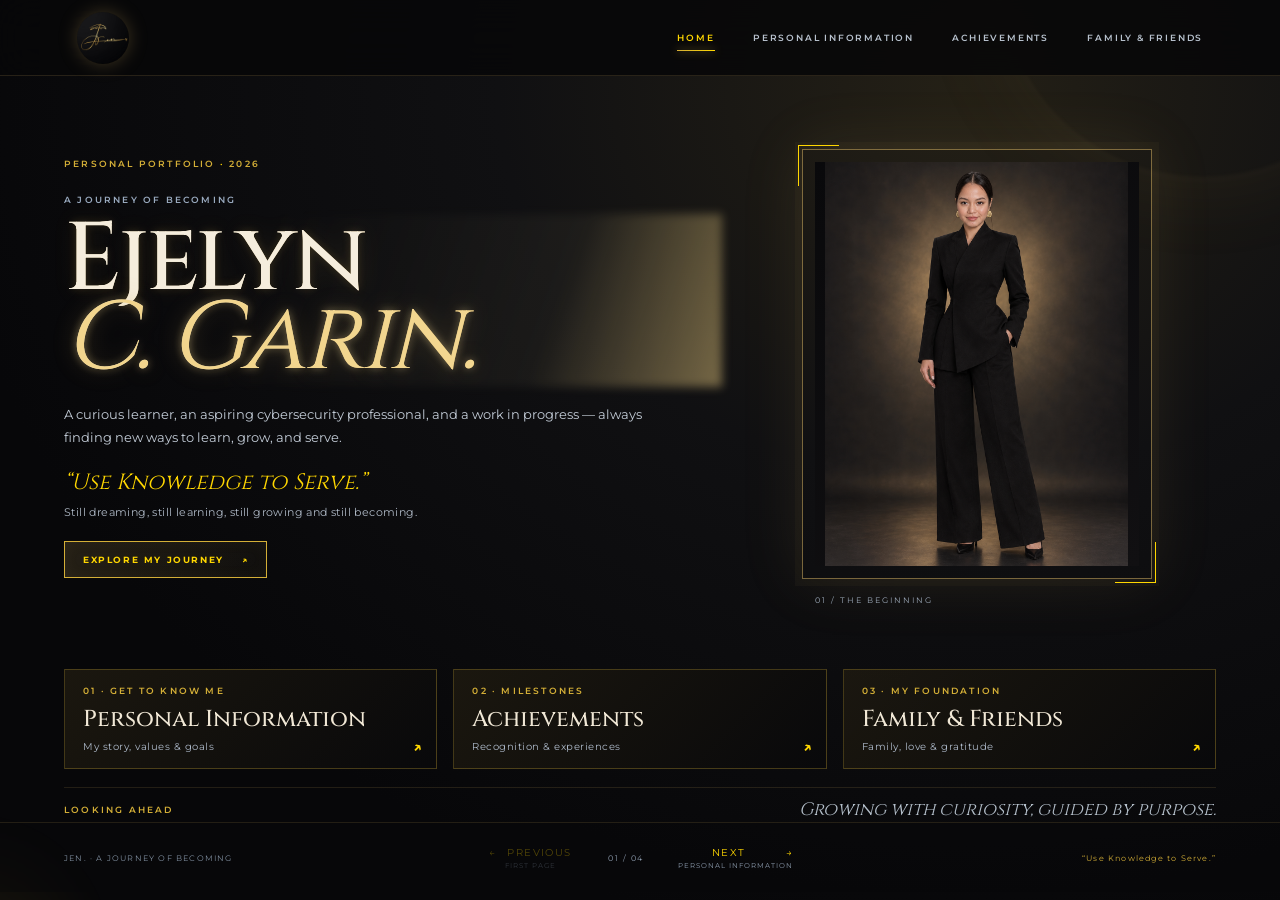
==== commit effa6466: "add changes" ====
--- a/index.html
+++ b/index.html
@@ -1 +1 @@
-<!doctype html><html lang="en"><head><meta charset="utf-8"><meta name="viewport" content="width=device-width, initial-scale=1, maximum-scale=1"><meta name="theme-color" content="#071629"><meta name="description" content="Ejelyn Cudal Garin — a journey of becoming."><link rel="preconnect" href="https://fonts.googleapis.com"><link rel="preconnect" href="https://fonts.gstatic.com" crossorigin><link href="https://fonts.googleapis.com/css2?family=Cormorant+Garamond:wght@400;500;600;700&family=DM+Sans:wght@300;400;500;600;700&display=swap" rel="stylesheet"><link rel="stylesheet" href="css/style.css"><title>Home · JEN.</title></head><body data-page="home"><div class="ambient ambient-one"></div><div class="ambient ambient-two"></div><header class="site-header"><button class="brand image-view-trigger" type="button" aria-label="View and zoom the JEN logo" data-image-view="assets/images/logo.png" data-caption="JEN official logo"><img src="assets/images/logo.png" alt="JEN official logo"></button><button class="menu-toggle" aria-label="Toggle navigation" aria-expanded="false">☰</button><nav class="main-nav" aria-label="Main navigation"><a href="index.html" data-page="home">HOME</a><a href="personal-information.html" data-page="personal">PERSONAL INFORMATION</a><a href="achievements.html" data-page="achievements">ACHIEVEMENTS</a><a href="family-friends.html" data-page="family">FAMILY &amp; FRIENDS</a></nav></header><main class="page-wrap home-page"><section class="hero-grid"><div class="hero-copy"><p class="eyebrow">PERSONAL PORTFOLIO <i>·</i> 2026</p><p class="overline">A JOURNEY OF BECOMING</p><h1 class="gold-shimmer">Ejelyn<br><em>C. Garin.</em></h1><p class="hero-intro">A curious learner, an aspiring cybersecurity professional, and a work in progress — always finding new ways to learn, grow, and serve.</p><p class="gold-quote">“Use Knowledge to Serve.”</p><p class="motto">Still dreaming, still learning, still growing and still becoming.</p><a class="gold-button" href="personal-information.html">EXPLORE MY JOURNEY <span>↗</span></a></div><div class="hero-portrait"><div class="portrait-frame"><img class="image-view-trigger" data-image-view="assets/images/profile.jpg" data-caption="Ejelyn Cudal Garin — full portrait" src="assets/images/profile.jpg" alt="Full-body portrait of Ejelyn Cudal Garin" role="button" tabindex="0" aria-label="View and zoom full portrait"></div><span class="portrait-index">01 / THE BEGINNING</span></div></section><section class="home-cards"><a class="feature-card" href="personal-information.html"><span class="card-no">01 · GET TO KNOW ME</span><strong>Personal Information</strong><small>My story, values &amp; goals</small><b>↗</b></a><a class="feature-card" href="achievements.html"><span class="card-no">02 · MILESTONES</span><strong>Achievements</strong><small>Recognition &amp; experiences</small><b>↗</b></a><a class="feature-card" href="family-friends.html"><span class="card-no">03 · MY FOUNDATION</span><strong>Family &amp; Friends</strong><small>Family, love &amp; gratitude</small><b>↗</b></a></section><section class="home-signoff"><span class="eyebrow">LOOKING AHEAD</span><p>Growing with curiosity, guided by purpose.</p></section></main><footer class="site-footer"><span class="footer-signature">JEN. · A JOURNEY OF BECOMING</span><nav class="page-navigation" aria-label="Page navigation"><button class="page-step previous disabled" type="button" disabled>← <span>PREVIOUS</span><small>FIRST PAGE</small></button><span class="page-count">01 / 04</span><a class="page-step next" href="personal-information.html" aria-label="Next page"><span>NEXT</span> →<small>PERSONAL INFORMATION</small></a></nav><span class="footer-motto">“Use Knowledge to Serve.”</span></footer><div class="content-modal" id="content-modal" aria-hidden="true"><section class="modal-panel" role="dialog" aria-modal="true" aria-labelledby="modal-title"><div class="modal-top"><div><span class="eyebrow" id="modal-kicker">SELECTED COLLECTION</span><h2 id="modal-title">Explore</h2></div><button class="modal-close" aria-label="Close popup">×</button></div><div class="modal-content" id="modal-content"></div><div class="modal-controls" id="modal-controls"><button class="outline-button" id="modal-prev">← PREVIOUS</button><span id="modal-page">01 / 01</span><button class="gold-button small" id="modal-next">NEXT →</button></div></section></div><div class="lightbox" id="lightbox" aria-hidden="true"><button class="lightbox-close" aria-label="Close image viewer">×</button><button class="lightbox-prev" aria-label="Previous image">‹</button><figure><img src="" alt=""><figcaption></figcaption></figure><button class="lightbox-next" aria-label="Next image">›</button><p class="zoom-hint">CLICK IMAGE TO ZOOM · ESC TO CLOSE</p></div><script src="js/content.js"></script><script src="js/script.js"></script></body></html>+<!doctype html><html lang="en"><head><meta charset="utf-8"><meta name="viewport" content="width=device-width, initial-scale=1, maximum-scale=1"><meta name="theme-color" content="#070709"><meta name="description" content="Ejelyn Cudal Garin — a journey of becoming."><link rel="preconnect" href="https://fonts.googleapis.com"><link rel="preconnect" href="https://fonts.gstatic.com" crossorigin><link href="https://fonts.googleapis.com/css2?family=Cinzel:wght@400;500;600;700&family=Montserrat:wght@300;400;500;600;700&display=swap" rel="stylesheet"><link rel="stylesheet" href="css/style.css"><title>Home · JEN.</title></head><body data-page="home"><div class="ambient ambient-one"></div><div class="ambient ambient-two"></div><header class="site-header"><button class="brand image-view-trigger" type="button" aria-label="View and zoom the JEN logo" data-image-view="assets/images/logo.jpeg" data-caption="JEN official logo"><img src="assets/images/logo.jpeg" alt="JEN official logo"></button><button class="menu-toggle" aria-label="Toggle navigation" aria-expanded="false">☰</button><nav class="main-nav" aria-label="Main navigation"><a href="index.html" data-page="home">HOME</a><a href="personal-information.html" data-page="personal">PERSONAL INFORMATION</a><a href="achievements.html" data-page="achievements">ACHIEVEMENTS</a><a href="family-friends.html" data-page="family">FAMILY &amp; FRIENDS</a></nav></header><main class="page-wrap home-page"><section class="hero-grid"><div class="hero-copy"><p class="eyebrow">PERSONAL PORTFOLIO <i>·</i> 2026</p><p class="overline">A JOURNEY OF BECOMING</p><h1 class="gold-shimmer">Ejelyn<br><em>C. Garin.</em></h1><p class="hero-intro">A curious learner, an aspiring cybersecurity professional, and a work in progress — always finding new ways to learn, grow, and serve.</p><p class="gold-quote">“Use Knowledge to Serve.”</p><p class="motto">Still dreaming, still learning, still growing and still becoming.</p><a class="gold-button" href="personal-information.html">EXPLORE MY JOURNEY <span>↗</span></a></div><div class="hero-portrait"><div class="portrait-frame"><img class="image-view-trigger" data-image-view="assets/images/profile.png" data-caption="Ejelyn Cudal Garin — full portrait" src="assets/images/profile.png" alt="Full-body portrait of Ejelyn Cudal Garin" role="button" tabindex="0" aria-label="View and zoom full portrait"></div><span class="portrait-index">01 / THE BEGINNING</span></div></section><section class="home-cards"><a class="feature-card" href="personal-information.html"><span class="card-no">01 · GET TO KNOW ME</span><strong>Personal Information</strong><small>My story, values &amp; goals</small><b>↗</b></a><a class="feature-card" href="achievements.html"><span class="card-no">02 · MILESTONES</span><strong>Achievements</strong><small>Recognition &amp; experiences</small><b>↗</b></a><a class="feature-card" href="family-friends.html"><span class="card-no">03 · MY FOUNDATION</span><strong>Family &amp; Friends</strong><small>Family, love &amp; gratitude</small><b>↗</b></a></section><section class="home-signoff"><span class="eyebrow">LOOKING AHEAD</span><p>Growing with curiosity, guided by purpose.</p></section></main><footer class="site-footer"><span class="footer-signature">JEN. · A JOURNEY OF BECOMING</span><nav class="page-navigation" aria-label="Page navigation"><button class="page-step previous disabled" type="button" disabled>← <span>PREVIOUS</span><small>FIRST PAGE</small></button><span class="page-count">01 / 04</span><a class="page-step next" href="personal-information.html" aria-label="Next page"><span>NEXT</span> →<small>PERSONAL INFORMATION</small></a></nav><span class="footer-motto">“Use Knowledge to Serve.”</span></footer><div class="content-modal" id="content-modal" aria-hidden="true"><section class="modal-panel" role="dialog" aria-modal="true" aria-labelledby="modal-title"><div class="modal-top"><div><span class="eyebrow" id="modal-kicker">SELECTED COLLECTION</span><h2 id="modal-title">Explore</h2></div><button class="modal-close" aria-label="Close popup">×</button></div><div class="modal-content" id="modal-content"></div><div class="modal-controls" id="modal-controls"><button class="outline-button" id="modal-prev">← PREVIOUS</button><span id="modal-page">01 / 01</span><button class="gold-button small" id="modal-next">NEXT →</button></div></section></div><div class="lightbox" id="lightbox" aria-hidden="true"><button class="lightbox-close" aria-label="Close image viewer">×</button><button class="lightbox-prev" aria-label="Previous image">‹</button><figure><img src="" alt=""><figcaption></figcaption></figure><button class="lightbox-next" aria-label="Next image">›</button><p class="zoom-hint">CLICK IMAGE TO ZOOM · ESC TO CLOSE</p></div><script src="js/content.js"></script><script src="js/script.js"></script></body></html>
--- a/css/style.css
+++ b/css/style.css
@@ -1,12 +1,12 @@
-:root{--navy:#071629;--navy2:#0b2038;--navy3:#102b49;--gold:#c9a85e;--gold2:#f0d99a;--gold3:#8c6a2e;--ink:#e9e5dc;--muted:#aab4c2;--line:rgba(201,168,94,.24);--panel:rgba(10,29,50,.88);--sans:'DM Sans',Arial,sans-serif;--serif:'Cormorant Garamond',Georgia,serif}
-*{box-sizing:border-box}html,body{width:100%;height:100%;margin:0;overflow:hidden}body{position:relative;background:radial-gradient(ellipse at 75% 10%,#173657 0,#0a1d32 34%,#061326 75%);color:var(--ink);font-family:var(--sans);font-size:14px}body:before{content:"";position:fixed;inset:0;pointer-events:none;opacity:.12;background-image:linear-gradient(rgba(255,255,255,.025) 1px,transparent 1px),linear-gradient(90deg,rgba(255,255,255,.025) 1px,transparent 1px);background-size:44px 44px;mask-image:linear-gradient(to bottom,black,transparent 90%)}a{color:inherit;text-decoration:none}button{font:inherit;color:inherit}.ambient{position:fixed;pointer-events:none;border-radius:50%;filter:blur(2px);z-index:0}.ambient-one{width:32vw;height:32vw;right:-10vw;top:-18vw;border:1px solid rgba(223,190,116,.12);box-shadow:0 0 100px rgba(201,168,94,.08)}.ambient-two{width:22vw;height:22vw;left:-13vw;bottom:-15vw;background:radial-gradient(circle,rgba(32,75,112,.25),transparent 70%)}
-.site-header{height:76px;position:relative;z-index:20;display:flex;align-items:center;justify-content:space-between;padding:0 clamp(22px,6vw,88px);border-bottom:1px solid rgba(201,168,94,.17);background:rgba(5,18,34,.72);backdrop-filter:blur(18px)}.brand{display:flex;align-items:center;width:56px;height:56px}.brand img{width:52px;height:52px;object-fit:contain;border-radius:50%;filter:drop-shadow(0 0 9px rgba(222,185,101,.25));transition:.35s}.brand:hover img{filter:drop-shadow(0 0 16px rgba(240,217,154,.7));transform:scale(1.04)}.main-nav{display:flex;align-items:center;gap:clamp(17px,3vw,45px)}.main-nav a{font-size:9px;font-weight:600;letter-spacing:1.8px;color:#b8c2ce;padding:11px 0;position:relative;transition:color .3s}.main-nav a:after{content:"";position:absolute;left:0;right:100%;bottom:3px;height:1px;background:linear-gradient(90deg,var(--gold),var(--gold2));box-shadow:0 0 9px var(--gold);transition:right .35s}.main-nav a:hover,.main-nav a.active{color:var(--gold2)}.main-nav a:hover:after,.main-nav a.active:after{right:0}.menu-toggle{display:none;background:none;border:1px solid var(--line);color:var(--gold2);padding:7px 11px;border-radius:3px}
-.page-wrap{position:relative;z-index:1;width:min(1180px,90vw);height:calc(100svh - 130px);margin:0 auto;display:flex;flex-direction:column;justify-content:center}.home-page{height:calc(100svh - 138px)}.hero-grid{display:grid;grid-template-columns:1.1fr .9fr;align-items:center;gap:6vw;min-height:0}.hero-copy{padding:10px 0}.eyebrow,.overline,.panel-kicker,.card-no{font-size:9px;letter-spacing:2.2px;color:var(--gold);font-weight:600}.eyebrow i{font-style:normal;color:var(--gold2)}.overline{margin:25px 0 5px;color:#9aabc0}.hero-copy h1{font:500 clamp(65px,8vw,112px)/.78 var(--serif);letter-spacing:-3px;margin:16px 0 24px;color:#f4eee2}.hero-copy h1 em{font-weight:400;color:var(--gold2)}.gold-shimmer{background:linear-gradient(110deg,#f4e8c6 10%,#c29a4d 35%,#fff1bf 50%,#b38a43 68%,#f2dfa9 90%);background-size:220% auto;background-clip:text;-webkit-background-clip:text;color:transparent;animation:shimmer 8s linear infinite}@keyframes shimmer{to{background-position:220% center}}.hero-intro{max-width:490px;color:#c3ccd7;font-size:13px;line-height:1.8}.gold-quote{font:italic 22px var(--serif);color:var(--gold2);margin:18px 0 5px}.motto{color:#aeb8c5;font-size:11px;letter-spacing:.4px;margin:8px 0 22px}.gold-button{display:inline-flex;align-items:center;justify-content:center;gap:18px;padding:12px 18px;border:1px solid var(--gold);background:linear-gradient(110deg,rgba(201,168,94,.16),rgba(201,168,94,.04));color:var(--gold2);font-size:9px;font-weight:700;letter-spacing:1.6px;cursor:pointer;box-shadow:inset 0 0 15px rgba(201,168,94,.05),0 0 0 rgba(201,168,94,0);transition:all .3s}.gold-button:hover{box-shadow:0 0 20px rgba(201,168,94,.25),inset 0 0 20px rgba(201,168,94,.12);background:rgba(201,168,94,.18);transform:translateY(-2px)}.gold-button.small{padding:9px 16px}.hero-portrait{justify-self:center;position:relative;width:min(31vw,370px);height:min(55vh,460px);padding:12px;border:1px solid rgba(201,168,94,.58);box-shadow:0 0 0 7px rgba(201,168,94,.035),0 0 60px rgba(201,168,94,.12)}.hero-portrait:before,.hero-portrait:after{content:"";position:absolute;width:40px;height:40px;border-color:var(--gold2);border-style:solid;z-index:2}.hero-portrait:before{top:-5px;left:-5px;border-width:1px 0 0 1px}.hero-portrait:after{right:-5px;bottom:-5px;border-width:0 1px 1px 0}.portrait-frame{width:100%;height:100%;overflow:hidden;background:#09182a}.portrait-frame img{width:100%;height:100%;object-fit:cover;object-position:center 24%;filter:saturate(.82);transition:transform .8s}.hero-portrait:hover .portrait-frame img{transform:scale(1.035)}.portrait-index{position:absolute;bottom:-27px;left:12px;color:#9daaba;font-size:8px;letter-spacing:2px}.home-cards{display:grid;grid-template-columns:repeat(3,1fr);gap:13px;margin:24px 0 0}.feature-card,.gallery-card,.family-card,.profile-topic-card{position:relative;display:flex;flex-direction:column;align-items:flex-start;text-align:left;border:1px solid var(--line);background:linear-gradient(135deg,rgba(19,47,75,.84),rgba(7,24,43,.84));padding:15px 18px;min-width:0;transition:transform .3s,border-color .3s,box-shadow .3s;cursor:pointer;overflow:hidden}.feature-card:before,.gallery-card:before,.family-card:before,.profile-topic-card:before{content:"";position:absolute;inset:0;background:linear-gradient(115deg,transparent 15%,rgba(240,217,154,.08) 48%,transparent 75%);transform:translateX(-120%);transition:transform .65s}.feature-card:hover,.gallery-card:hover,.family-card:hover,.profile-topic-card:hover{transform:translateY(-3px);border-color:rgba(240,217,154,.7);box-shadow:0 0 22px rgba(201,168,94,.13)}.feature-card:hover:before,.gallery-card:hover:before,.family-card:hover:before,.profile-topic-card:hover:before{transform:translateX(120%)}.feature-card{min-height:105px}.feature-card strong{font:500 23px/1 var(--serif);color:#f1e8d6;margin:8px 0 4px}.feature-card small,.gallery-card small,.family-card small,.profile-topic-card small{font-size:9px;color:#aebaca;letter-spacing:.5px}.feature-card b,.family-card b{position:absolute;right:16px;bottom:14px;color:var(--gold2);font-size:15px}.home-signoff{display:flex;align-items:center;justify-content:space-between;margin-top:18px;border-top:1px solid rgba(201,168,94,.15);padding-top:12px}.home-signoff p{margin:0;color:#b4bfca;font:italic 18px var(--serif)}
-.page-heading{text-align:center;margin:0 0 20px}.page-heading .eyebrow{margin:0 0 7px}.page-heading h1{font:500 clamp(38px,4.5vw,56px)/.95 var(--serif);margin:0;color:#f1eadf}.page-heading h1 em{color:var(--gold2);font-weight:400}.page-heading>p:last-child{margin:8px 0 0;color:#aeb9c7;font-size:11px;letter-spacing:.3px}.profile-strip{display:flex;justify-content:space-between;align-items:center;border-top:1px solid var(--line);border-bottom:1px solid var(--line);padding:8px 14px;margin-bottom:14px;background:rgba(8,27,47,.46)}.profile-strip>div:first-child{display:flex;align-items:center;gap:12px}.profile-strip p{font:italic 15px var(--serif);color:#c8d0d9;margin:0}.identity-logo-trigger{width:40px;height:40px;padding:0;border:1px solid var(--line);border-radius:50%;background:none;cursor:zoom-in}.identity-logo-trigger img{width:100%;height:100%;object-fit:contain;border-radius:50%}.profile-facts{display:flex;gap:22px}.profile-facts span{font-size:8px;letter-spacing:1.2px;color:#b5c0cc}.section-picker{display:grid;grid-template-columns:repeat(4,1fr);gap:10px}.profile-topic-card{min-height:83px;justify-content:center;padding:12px 15px}.topic-number{font-size:8px;color:var(--gold);letter-spacing:1.6px}.profile-topic-card strong{font:500 19px/1.05 var(--serif);color:#f0e8d8;margin:5px 0}.profile-topic-card small{font-size:8px;letter-spacing:1.4px}.source-panel{display:none!important}
-.inner-page{justify-content:center}.achievement-intro{max-width:780px;margin:0 auto 17px;text-align:center;color:#c1cad4;font:italic 17px/1.35 var(--serif)}.achievement-layout{display:grid;grid-template-columns:.9fr 1.1fr;gap:22px;min-height:0}.panel-kicker{margin:0 0 10px}.gallery-categories{display:grid;grid-template-columns:repeat(2,1fr);gap:9px}.gallery-card{min-height:78px;padding:10px 13px}.gallery-card strong{font:500 19px/1.05 var(--serif);margin:6px 0 3px;color:#eee5d5}.gallery-card .eyebrow{font-size:8px}.achievement-record{border:1px solid var(--line);background:rgba(7,24,43,.68);padding:15px}.achievement-record h2{font:500 25px var(--serif);margin:4px 0 10px}.record-cards{display:grid;grid-template-columns:1fr 1fr;gap:10px}.record-card{background:rgba(201,168,94,.07);border:1px solid rgba(201,168,94,.2);padding:13px;text-align:left;cursor:pointer;transition:.3s}.record-card:hover{border-color:var(--gold2);box-shadow:0 0 18px rgba(201,168,94,.12)}.record-card strong{display:block;font:500 19px var(--serif);color:var(--gold2)}.record-card small{display:block;color:#aeb9c7;font-size:9px;margin-top:5px}.closing-note{max-width:900px;text-align:center;color:#9eacba;font-size:10px;line-height:1.6;margin:14px auto 0}.family-note{max-width:700px;text-align:center;color:#c0cad4;font:italic 17px/1.4 var(--serif);margin:0 auto 22px}.family-categories{display:grid;grid-template-columns:repeat(3,1fr);gap:12px}.family-card{min-height:108px;padding:14px 17px}.family-card strong{font:500 22px/1 var(--serif);color:#f0e8d8;margin:9px 0 5px}.family-card .eyebrow{font-size:8px}.site-footer{height:54px;position:relative;z-index:2;display:flex;align-items:center;justify-content:space-between;padding:0 clamp(22px,6vw,88px);border-top:1px solid rgba(201,168,94,.14);color:#8291a2;font-size:8px;letter-spacing:1.5px;background:rgba(5,17,31,.42)}.site-footer span:last-child{color:var(--gold)}
-.content-modal{position:fixed;inset:0;z-index:80;display:none;align-items:center;justify-content:center;padding:24px;background:rgba(2,10,20,.82);backdrop-filter:blur(12px)}.content-modal.open{display:flex;animation:fadeIn .22s ease}@keyframes fadeIn{from{opacity:0}to{opacity:1}}.modal-panel{width:min(1000px,92vw);height:min(690px,84svh);display:flex;flex-direction:column;padding:clamp(16px,2.5vw,28px);border:1px solid rgba(224,190,112,.58);background:linear-gradient(145deg,#102b49,#081a30 70%);box-shadow:0 0 0 5px rgba(201,168,94,.035),0 20px 90px rgba(0,0,0,.55),0 0 36px rgba(201,168,94,.13);position:relative}.modal-panel:before{content:"";position:absolute;inset:6px;border:1px solid rgba(201,168,94,.12);pointer-events:none}.modal-top{display:flex;align-items:flex-start;justify-content:space-between;gap:20px;border-bottom:1px solid var(--line);padding:0 0 12px;flex:0 0 auto}.modal-top h2{font:500 34px/.95 var(--serif);color:#f3e8d1;margin:5px 0 0}.modal-close{width:35px;height:35px;border:1px solid var(--line);background:rgba(201,168,94,.07);color:var(--gold2);font-size:25px;cursor:pointer;transition:.25s}.modal-close:hover{background:rgba(201,168,94,.2);box-shadow:0 0 14px rgba(201,168,94,.2)}.modal-content{flex:1;min-height:0;display:flex;flex-direction:column;justify-content:center;padding:12px 2px;animation:rise .3s ease}@keyframes rise{from{opacity:0;transform:translateY(6px)}to{opacity:1;transform:translateY(0)}}.modal-controls{flex:0 0 auto;display:flex;align-items:center;justify-content:space-between;border-top:1px solid var(--line);padding-top:10px}.modal-controls.hidden{display:none}.modal-controls span{font-size:9px;letter-spacing:1.7px;color:#c4b38f}.outline-button{background:transparent;border:1px solid var(--line);padding:9px 14px;color:#d6c69f;font-size:8px;letter-spacing:1.4px;cursor:pointer}.outline-button:disabled,.modal-controls button:disabled{opacity:.28;cursor:default}.modal-intro{font:italic 15px var(--serif);color:#c2ccd5;text-align:center;margin:0 0 10px}.photo-grid{display:grid;grid-template-columns:repeat(3,1fr);gap:10px;min-height:0}.photo-card{margin:0;min-width:0;border:1px solid rgba(201,168,94,.2);background:rgba(3,15,28,.55);padding:7px;cursor:zoom-in;transition:border-color .25s,transform .25s,box-shadow .25s}.photo-card:hover{border-color:var(--gold2);transform:translateY(-2px);box-shadow:0 0 15px rgba(201,168,94,.13)}.photo-card img{width:100%;height:clamp(95px,19vh,155px);display:block;object-fit:contain;background:rgba(0,0,0,.18)}.photo-card figcaption{padding:6px 3px 2px;color:#e1d6c1;font-size:9px;line-height:1.3}.photo-card figcaption strong{display:block;color:var(--gold2);font-size:10px;font-weight:500}.photo-card figcaption small{display:block;color:#aab7c5;font-size:8px;line-height:1.3;margin-top:3px}.family-photos{grid-template-columns:repeat(3,1fr)}.family-photos .photo-card img{height:clamp(90px,17vh,132px)}.achievement-photos{grid-template-columns:repeat(2,1fr);width:min(720px,100%);margin:0 auto}.achievement-photos .photo-card{display:grid;grid-template-columns:1fr 1.1fr;align-items:center;gap:10px}.achievement-photos .photo-card img{height:clamp(135px,30vh,220px)}.modal-source{width:100%;height:100%;min-height:0}.modal-source .panel-kicker{margin-bottom:7px}.modal-source .prose{columns:2;column-gap:25px;color:#d0d7df;font-size:11px;line-height:1.55}.modal-source .prose p{break-inside:avoid;margin:0 0 8px}.modal-source blockquote{margin:8px 0;padding:8px 14px;border-left:2px solid var(--gold);font:italic 16px/1.25 var(--serif);color:var(--gold2)}.modal-source .tagline-note,.modal-source .values-intro{font-size:10px;line-height:1.45;color:#b7c3cf}.modal-source .personal-details-grid{display:grid;grid-template-columns:1.1fr .9fr;gap:12px}.modal-source .detail-card{background:rgba(3,16,29,.55);border:1px solid var(--line);padding:12px}.modal-source .detail-card h2{font:500 20px var(--serif);margin:4px 0 8px}.modal-source .detail-card dl>div{padding:5px 0;grid-template-columns:100px 1fr;gap:8px}.modal-source .detail-card dt,.modal-source .detail-card dd{font-size:9px}.modal-source .detail-note{font-size:9px;line-height:1.5;margin:9px 0 0}.modal-source .split-panel{display:grid;grid-template-columns:1.15fr .85fr;gap:20px}.modal-source .split-panel h2{font:500 28px var(--serif);margin:4px 0}.modal-source .split-panel h2 em{font:italic 17px var(--serif);color:var(--gold2)}.modal-source .fact-board{border-left:1px solid var(--line);padding-left:15px}.modal-source .fact-board>div{padding:6px 0}.modal-source .fact-board b{font-size:9px;color:var(--gold2)}.modal-source .fact-board p{font-size:9px;line-height:1.35;margin:2px 0}.modal-source .interest-grid{display:grid;grid-template-columns:1fr 1fr;gap:12px;height:100%}.modal-source .interest-grid article{padding:12px;border:1px solid var(--line);background:rgba(2,15,29,.45);min-height:0}.modal-source .interest-grid h2{font:500 22px var(--serif);margin:5px 0}.modal-source .tag-cloud{display:flex;flex-wrap:wrap;gap:5px;margin:8px 0}.modal-source .tag-cloud span{font-size:8px;padding:4px 6px;border:1px solid var(--line);color:#e2d3b2}.modal-source .gold-list{font-size:9px;line-height:1.55;margin:7px 0;padding-left:15px;color:#cbd4dd}.modal-source .timeline{display:grid;grid-template-columns:1fr 1fr;gap:10px}.modal-source .timeline-item{display:flex;align-items:center;gap:10px;padding:9px;border:1px solid var(--line);background:rgba(3,16,29,.5);min-width:0}.modal-source .timeline-item img{width:44px;height:44px;object-fit:contain;background:#f4f0e7;border-radius:50%;padding:4px;flex:0 0 auto}.modal-source .timeline-item small{font-size:8px;color:var(--gold2)}.modal-source .timeline-item h3{font:500 15px/1 var(--serif);margin:3px 0;color:#f0e7d7}.modal-source .timeline-item p{font-size:8px;margin:0;color:#aebac7}.modal-source .values-intro{margin:0 0 8px}.modal-source .values-grid{display:grid;grid-template-columns:repeat(5,1fr);gap:7px;margin:0}.modal-source .values-grid article{padding:9px;border:1px solid var(--line);background:rgba(3,16,29,.45)}.modal-source .values-grid article span{font-size:8px;color:var(--gold)}.modal-source .values-grid h3{font:500 16px var(--serif);margin:3px 0}.modal-source .values-grid p{font-size:8px;line-height:1.35;color:#b9c4d0;margin:0}.modal-source .closing-note{margin:7px 0 0}.modal-source .story-cards{display:grid;grid-template-columns:repeat(2,1fr);gap:10px}.modal-source .story-cards article{padding:12px;border:1px solid var(--line);background:rgba(3,16,29,.45)}.modal-source .story-cards small{font-size:8px;color:var(--gold)}.modal-source .story-cards h2{font:500 20px var(--serif);margin:3px 0}.modal-source .story-cards .prose{columns:1;font-size:10px}.letter-index{display:grid;grid-template-columns:repeat(4,1fr);gap:10px}.letter-index-card{display:flex;flex-direction:column;align-items:flex-start;justify-content:center;min-height:100px;padding:12px;border:1px solid var(--line);background:rgba(2,15,29,.55);text-align:left;cursor:pointer;transition:.25s}.letter-index-card:hover{border-color:var(--gold2);box-shadow:0 0 16px rgba(201,168,94,.13);transform:translateY(-2px)}.letter-index-card span{font-size:8px;letter-spacing:1.8px;color:var(--gold)}.letter-index-card strong{font:500 20px var(--serif);margin:5px 0;color:#f0e8d8}.letter-index-card small{font-size:8px;letter-spacing:1.2px;color:#aab8c6}.letter-page{max-width:800px;margin:0 auto;width:100%;height:100%;display:flex;flex-direction:column;justify-content:center}.letter-copy{columns:2;column-gap:35px;margin-top:8px}.letter-copy p{font:400 14px/1.55 var(--serif);color:#e4dfd4;margin:0 0 11px;break-inside:avoid}.letter-page-index{font-size:8px;letter-spacing:2px;color:var(--gold);text-align:right;margin:5px 0 0}.lightbox{display:none;position:fixed;inset:0;z-index:100;background:rgba(1,7,15,.96);align-items:center;justify-content:center;padding:45px 8vw}.lightbox.open{display:flex}.lightbox figure{margin:0;max-width:85vw;max-height:82vh;text-align:center}.lightbox img{display:block;max-width:78vw;max-height:72vh;object-fit:contain;margin:auto;cursor:zoom-in;transition:transform .25s}.lightbox img.zoomed{transform:scale(1.12);cursor:zoom-out}.lightbox figcaption{font-size:10px;color:var(--gold2);margin-top:10px}.lightbox button{position:absolute;background:rgba(7,25,44,.65);border:1px solid var(--line);color:var(--gold2);cursor:pointer}.lightbox-close{right:25px;top:20px;font-size:28px;padding:1px 11px}.lightbox-prev,.lightbox-next{top:50%;font-size:34px;padding:0 12px;transform:translateY(-50%)}.lightbox-prev{left:20px}.lightbox-next{right:20px}.zoom-hint{position:absolute;bottom:16px;left:0;right:0;text-align:center;color:#8f9eae;font-size:8px;letter-spacing:1.5px}
+:root{--navy:#070709;--navy2:#101012;--navy3:#19191c;--gold:#D4AF37;--gold2:#FFD700;--gold3:#8c6a2e;--ink:#eee9dc;--muted:#b8b1a3;--line:rgba(212,175,55,.28);--panel:rgba(12,12,14,.94);--sans:'Montserrat',Arial,sans-serif;--serif:'Cinzel',Georgia,serif}
+*{box-sizing:border-box}html,body{width:100%;height:100%;margin:0;overflow:hidden}body{position:relative;background:radial-gradient(ellipse at 75% 10%,#242016 0,#101012 34%,#070709 75%);color:var(--ink);font-family:var(--sans);font-size:14px}body:before{content:"";position:fixed;inset:0;pointer-events:none;opacity:.12;background-image:linear-gradient(rgba(255,255,255,.025) 1px,transparent 1px),linear-gradient(90deg,rgba(255,255,255,.025) 1px,transparent 1px);background-size:44px 44px;mask-image:linear-gradient(to bottom,black,transparent 90%)}a{color:inherit;text-decoration:none}button{font:inherit;color:inherit}.ambient{position:fixed;pointer-events:none;border-radius:50%;filter:blur(2px);z-index:0}.ambient-one{width:32vw;height:32vw;right:-10vw;top:-18vw;border:1px solid rgba(223,190,116,.12);box-shadow:0 0 100px rgba(201,168,94,.08)}.ambient-two{width:22vw;height:22vw;left:-13vw;bottom:-15vw;background:radial-gradient(circle,rgba(212,175,55,.09),transparent 70%)}
+.site-header{height:76px;position:relative;z-index:20;display:flex;align-items:center;justify-content:space-between;padding:0 clamp(22px,6vw,88px);border-bottom:1px solid rgba(201,168,94,.17);background:rgba(7,7,9,.88);backdrop-filter:blur(18px)}.brand{display:flex;align-items:center;width:56px;height:56px}.brand img{width:52px;height:52px;object-fit:contain;border-radius:50%;filter:drop-shadow(0 0 9px rgba(222,185,101,.25));transition:.35s}.brand:hover img{filter:drop-shadow(0 0 16px rgba(240,217,154,.7));transform:scale(1.04)}.main-nav{display:flex;align-items:center;gap:clamp(17px,3vw,45px)}.main-nav a{font-size:9px;font-weight:600;letter-spacing:1.8px;color:#b8c2ce;padding:11px 0;position:relative;transition:color .3s}.main-nav a:after{content:"";position:absolute;left:0;right:100%;bottom:3px;height:1px;background:linear-gradient(90deg,var(--gold),var(--gold2));box-shadow:0 0 9px var(--gold);transition:right .35s}.main-nav a:hover,.main-nav a.active{color:var(--gold2)}.main-nav a:hover:after,.main-nav a.active:after{right:0}.menu-toggle{display:none;background:none;border:1px solid var(--line);color:var(--gold2);padding:7px 11px;border-radius:3px}
+.page-wrap{position:relative;z-index:1;width:min(1180px,90vw);height:calc(100svh - 130px);margin:0 auto;display:flex;flex-direction:column;justify-content:center}.home-page{height:calc(100svh - 138px)}.hero-grid{display:grid;grid-template-columns:1.1fr .9fr;align-items:center;gap:6vw;min-height:0}.hero-copy{padding:10px 0}.eyebrow,.overline,.panel-kicker,.card-no{font-size:9px;letter-spacing:2.2px;color:var(--gold);font-weight:600}.eyebrow i{font-style:normal;color:var(--gold2)}.overline{margin:25px 0 5px;color:#9aabc0}.hero-copy h1{font:500 clamp(65px,8vw,112px)/.78 var(--serif);letter-spacing:-3px;margin:16px 0 24px;color:#f4eee2}.hero-copy h1 em{font-weight:400;color:var(--gold2)}.gold-shimmer{background:linear-gradient(110deg,#f4e8c6 10%,#c29a4d 35%,#fff1bf 50%,#b38a43 68%,#f2dfa9 90%);background-size:220% auto;background-clip:text;-webkit-background-clip:text;color:transparent;animation:shimmer 8s linear infinite}@keyframes shimmer{to{background-position:220% center}}.hero-intro{max-width:490px;color:#c3ccd7;font-size:13px;line-height:1.8}.gold-quote{font:italic 22px var(--serif);color:var(--gold2);margin:18px 0 5px}.motto{color:#aeb8c5;font-size:11px;letter-spacing:.4px;margin:8px 0 22px}.gold-button{display:inline-flex;align-items:center;justify-content:center;gap:18px;padding:12px 18px;border:1px solid var(--gold);background:linear-gradient(110deg,rgba(201,168,94,.16),rgba(201,168,94,.04));color:var(--gold2);font-size:9px;font-weight:700;letter-spacing:1.6px;cursor:pointer;box-shadow:inset 0 0 15px rgba(201,168,94,.05),0 0 0 rgba(201,168,94,0);transition:all .3s}.gold-button:hover{box-shadow:0 0 20px rgba(201,168,94,.25),inset 0 0 20px rgba(201,168,94,.12);background:rgba(201,168,94,.18);transform:translateY(-2px)}.gold-button.small{padding:9px 16px}.hero-portrait{justify-self:center;position:relative;width:min(31vw,370px);height:min(55vh,460px);padding:12px;border:1px solid rgba(201,168,94,.58);box-shadow:0 0 0 7px rgba(201,168,94,.035),0 0 60px rgba(201,168,94,.12)}.hero-portrait:before,.hero-portrait:after{content:"";position:absolute;width:40px;height:40px;border-color:var(--gold2);border-style:solid;z-index:2}.hero-portrait:before{top:-5px;left:-5px;border-width:1px 0 0 1px}.hero-portrait:after{right:-5px;bottom:-5px;border-width:0 1px 1px 0}.portrait-frame{width:100%;height:100%;overflow:hidden;background:#09090b}.portrait-frame img{width:100%;height:100%;object-fit:contain;object-position:center;filter:saturate(.82);transition:transform .8s}.hero-portrait:hover .portrait-frame img{transform:scale(1.035)}.portrait-index{position:absolute;bottom:-27px;left:12px;color:#9daaba;font-size:8px;letter-spacing:2px}.home-cards{display:grid;grid-template-columns:repeat(3,1fr);gap:13px;margin:24px 0 0}.feature-card,.gallery-card,.family-card,.profile-topic-card{position:relative;display:flex;flex-direction:column;align-items:flex-start;text-align:left;border:1px solid var(--line);background:linear-gradient(135deg,rgba(29,25,16,.92),rgba(9,9,11,.96));padding:15px 18px;min-width:0;transition:transform .3s,border-color .3s,box-shadow .3s;cursor:pointer;overflow:hidden}.feature-card:before,.gallery-card:before,.family-card:before,.profile-topic-card:before{content:"";position:absolute;inset:0;background:linear-gradient(115deg,transparent 15%,rgba(240,217,154,.08) 48%,transparent 75%);transform:translateX(-120%);transition:transform .65s}.feature-card:hover,.gallery-card:hover,.family-card:hover,.profile-topic-card:hover{transform:translateY(-3px);border-color:rgba(240,217,154,.7);box-shadow:0 0 22px rgba(201,168,94,.13)}.feature-card:hover:before,.gallery-card:hover:before,.family-card:hover:before,.profile-topic-card:hover:before{transform:translateX(120%)}.feature-card{min-height:105px}.feature-card strong{font:500 23px/1 var(--serif);color:#f1e8d6;margin:8px 0 4px}.feature-card small,.gallery-card small,.family-card small,.profile-topic-card small{font-size:9px;color:#aebaca;letter-spacing:.5px}.feature-card b,.family-card b{position:absolute;right:16px;bottom:14px;color:var(--gold2);font-size:15px}.home-signoff{display:flex;align-items:center;justify-content:space-between;margin-top:18px;border-top:1px solid rgba(201,168,94,.15);padding-top:12px}.home-signoff p{margin:0;color:#b4bfca;font:italic 18px var(--serif)}
+.page-heading{text-align:center;margin:0 0 20px}.page-heading .eyebrow{margin:0 0 7px}.page-heading h1{font:500 clamp(38px,4.5vw,56px)/.95 var(--serif);margin:0;color:#f1eadf}.page-heading h1 em{color:var(--gold2);font-weight:400}.page-heading>p:last-child{margin:8px 0 0;color:#aeb9c7;font-size:11px;letter-spacing:.3px}.profile-strip{display:flex;justify-content:space-between;align-items:center;border-top:1px solid var(--line);border-bottom:1px solid var(--line);padding:8px 14px;margin-bottom:14px;background:rgba(8,8,10,.46)}.profile-strip>div:first-child{display:flex;align-items:center;gap:12px}.profile-strip p{font:italic 15px var(--serif);color:#c8d0d9;margin:0}.identity-logo-trigger{width:40px;height:40px;padding:0;border:1px solid var(--line);border-radius:50%;background:none;cursor:zoom-in}.identity-logo-trigger img{width:100%;height:100%;object-fit:contain;border-radius:50%}.profile-facts{display:flex;gap:22px}.profile-facts span{font-size:8px;letter-spacing:1.2px;color:#b5c0cc}.section-picker{display:grid;grid-template-columns:repeat(4,1fr);gap:10px}.profile-topic-card{min-height:83px;justify-content:center;padding:12px 15px}.topic-number{font-size:8px;color:var(--gold);letter-spacing:1.6px}.profile-topic-card strong{font:500 19px/1.05 var(--serif);color:#f0e8d8;margin:5px 0}.profile-topic-card small{font-size:8px;letter-spacing:1.4px}.source-panel{display:none!important}
+.inner-page{justify-content:center}.achievement-intro{max-width:780px;margin:0 auto 17px;text-align:center;color:#c1cad4;font:italic 17px/1.35 var(--serif)}.achievement-layout{display:grid;grid-template-columns:.9fr 1.1fr;gap:22px;min-height:0}.panel-kicker{margin:0 0 10px}.gallery-categories{display:grid;grid-template-columns:repeat(2,1fr);gap:9px}.gallery-card{min-height:78px;padding:10px 13px}.gallery-card strong{font:500 19px/1.05 var(--serif);margin:6px 0 3px;color:#eee5d5}.gallery-card .eyebrow{font-size:8px}.achievement-record{border:1px solid var(--line);background:rgba(8,8,10,.68);padding:15px}.achievement-record h2{font:500 25px var(--serif);margin:4px 0 10px}.record-cards{display:grid;grid-template-columns:1fr 1fr;gap:10px}.record-card{background:rgba(201,168,94,.07);border:1px solid rgba(201,168,94,.2);padding:13px;text-align:left;cursor:pointer;transition:.3s}.record-card:hover{border-color:var(--gold2);box-shadow:0 0 18px rgba(201,168,94,.12)}.record-card strong{display:block;font:500 19px var(--serif);color:var(--gold2)}.record-card small{display:block;color:#aeb9c7;font-size:9px;margin-top:5px}.closing-note{max-width:900px;text-align:center;color:#9eacba;font-size:10px;line-height:1.6;margin:14px auto 0}.family-note{max-width:700px;text-align:center;color:#c0cad4;font:italic 17px/1.4 var(--serif);margin:0 auto 22px}.family-categories{display:grid;grid-template-columns:repeat(3,1fr);gap:12px}.family-card{min-height:108px;padding:14px 17px}.family-card strong{font:500 22px/1 var(--serif);color:#f0e8d8;margin:9px 0 5px}.family-card .eyebrow{font-size:8px}.site-footer{height:54px;position:relative;z-index:2;display:flex;align-items:center;justify-content:space-between;padding:0 clamp(22px,6vw,88px);border-top:1px solid rgba(201,168,94,.14);color:#8291a2;font-size:8px;letter-spacing:1.5px;background:rgba(8,8,10,.42)}.site-footer span:last-child{color:var(--gold)}
+.content-modal{position:fixed;inset:0;z-index:80;display:none;align-items:center;justify-content:center;padding:24px;background:rgba(3,3,5,.9);backdrop-filter:blur(12px)}.content-modal.open{display:flex;animation:fadeIn .22s ease}@keyframes fadeIn{from{opacity:0}to{opacity:1}}.modal-panel{width:min(1000px,92vw);height:min(690px,84svh);display:flex;flex-direction:column;padding:clamp(16px,2.5vw,28px);border:1px solid rgba(224,190,112,.58);background:linear-gradient(145deg,#1b170d,#08080a 70%);box-shadow:0 0 0 5px rgba(201,168,94,.035),0 20px 90px rgba(0,0,0,.55),0 0 36px rgba(201,168,94,.13);position:relative}.modal-panel:before{content:"";position:absolute;inset:6px;border:1px solid rgba(201,168,94,.12);pointer-events:none}.modal-top{display:flex;align-items:flex-start;justify-content:space-between;gap:20px;border-bottom:1px solid var(--line);padding:0 0 12px;flex:0 0 auto}.modal-top h2{font:500 34px/.95 var(--serif);color:#f3e8d1;margin:5px 0 0}.modal-close{width:35px;height:35px;border:1px solid var(--line);background:rgba(201,168,94,.07);color:var(--gold2);font-size:25px;cursor:pointer;transition:.25s}.modal-close:hover{background:rgba(201,168,94,.2);box-shadow:0 0 14px rgba(201,168,94,.2)}.modal-content{flex:1;min-height:0;display:flex;flex-direction:column;justify-content:center;padding:12px 2px;animation:rise .3s ease}@keyframes rise{from{opacity:0;transform:translateY(6px)}to{opacity:1;transform:translateY(0)}}.modal-controls{flex:0 0 auto;display:flex;align-items:center;justify-content:space-between;border-top:1px solid var(--line);padding-top:10px}.modal-controls.hidden{display:none}.modal-controls span{font-size:9px;letter-spacing:1.7px;color:#c4b38f}.outline-button{background:transparent;border:1px solid var(--line);padding:9px 14px;color:#d6c69f;font-size:8px;letter-spacing:1.4px;cursor:pointer}.outline-button:disabled,.modal-controls button:disabled{opacity:.28;cursor:default}.modal-intro{font:italic 15px var(--serif);color:#c2ccd5;text-align:center;margin:0 0 10px}.photo-grid{display:grid;grid-template-columns:repeat(3,1fr);gap:10px;min-height:0}.photo-card{margin:0;min-width:0;border:1px solid rgba(201,168,94,.2);background:rgba(10,10,12,.55);padding:7px;cursor:zoom-in;transition:border-color .25s,transform .25s,box-shadow .25s}.photo-card:hover{border-color:var(--gold2);transform:translateY(-2px);box-shadow:0 0 15px rgba(201,168,94,.13)}.photo-card img{width:100%;height:clamp(95px,19vh,155px);display:block;object-fit:contain;background:rgba(0,0,0,.18)}.photo-card figcaption{padding:6px 3px 2px;color:#e1d6c1;font-size:9px;line-height:1.3}.photo-card figcaption strong{display:block;color:var(--gold2);font-size:10px;font-weight:500}.photo-card figcaption small{display:block;color:#aab7c5;font-size:8px;line-height:1.3;margin-top:3px}.family-photos{grid-template-columns:repeat(3,1fr)}.family-photos .photo-card img{height:clamp(90px,17vh,132px)}.achievement-photos{grid-template-columns:repeat(2,1fr);width:min(720px,100%);margin:0 auto}.achievement-photos .photo-card{display:grid;grid-template-columns:1fr 1.1fr;align-items:center;gap:10px}.achievement-photos .photo-card img{height:clamp(135px,30vh,220px)}.modal-source{width:100%;height:100%;min-height:0}.modal-source .panel-kicker{margin-bottom:7px}.modal-source .prose{columns:2;column-gap:25px;color:#d0d7df;font-size:11px;line-height:1.55}.modal-source .prose p{break-inside:avoid;margin:0 0 8px}.modal-source blockquote{margin:8px 0;padding:8px 14px;border-left:2px solid var(--gold);font:italic 16px/1.25 var(--serif);color:var(--gold2)}.modal-source .tagline-note,.modal-source .values-intro{font-size:10px;line-height:1.45;color:#b7c3cf}.modal-source .personal-details-grid{display:grid;grid-template-columns:1.1fr .9fr;gap:12px}.modal-source .detail-card{background:rgba(10,10,12,.55);border:1px solid var(--line);padding:12px}.modal-source .detail-card h2{font:500 20px var(--serif);margin:4px 0 8px}.modal-source .detail-card dl>div{padding:5px 0;grid-template-columns:100px 1fr;gap:8px}.modal-source .detail-card dt,.modal-source .detail-card dd{font-size:9px}.modal-source .detail-note{font-size:9px;line-height:1.5;margin:9px 0 0}.modal-source .split-panel{display:grid;grid-template-columns:1.15fr .85fr;gap:20px}.modal-source .split-panel h2{font:500 28px var(--serif);margin:4px 0}.modal-source .split-panel h2 em{font:italic 17px var(--serif);color:var(--gold2)}.modal-source .fact-board{border-left:1px solid var(--line);padding-left:15px}.modal-source .fact-board>div{padding:6px 0}.modal-source .fact-board b{font-size:9px;color:var(--gold2)}.modal-source .fact-board p{font-size:9px;line-height:1.35;margin:2px 0}.modal-source .interest-grid{display:grid;grid-template-columns:1fr 1fr;gap:12px;height:100%}.modal-source .interest-grid article{padding:12px;border:1px solid var(--line);background:rgba(10,10,12,.72);min-height:0}.modal-source .interest-grid h2{font:500 22px var(--serif);margin:5px 0}.modal-source .tag-cloud{display:flex;flex-wrap:wrap;gap:5px;margin:8px 0}.modal-source .tag-cloud span{font-size:8px;padding:4px 6px;border:1px solid var(--line);color:#e2d3b2}.modal-source .gold-list{font-size:9px;line-height:1.55;margin:7px 0;padding-left:15px;color:#cbd4dd}.modal-source .timeline{display:grid;grid-template-columns:1fr 1fr;gap:10px}.modal-source .timeline-item{display:flex;align-items:center;gap:10px;padding:9px;border:1px solid var(--line);background:rgba(10,10,12,.72);min-width:0}.modal-source .timeline-item img{width:44px;height:44px;object-fit:contain;background:#f4f0e7;border-radius:50%;padding:4px;flex:0 0 auto}.modal-source .timeline-item small{font-size:8px;color:var(--gold2)}.modal-source .timeline-item h3{font:500 15px/1 var(--serif);margin:3px 0;color:#f0e7d7}.modal-source .timeline-item p{font-size:8px;margin:0;color:#aebac7}.modal-source .values-intro{margin:0 0 8px}.modal-source .values-grid{display:grid;grid-template-columns:repeat(5,1fr);gap:7px;margin:0}.modal-source .values-grid article{padding:9px;border:1px solid var(--line);background:rgba(10,10,12,.72)}.modal-source .values-grid article span{font-size:8px;color:var(--gold)}.modal-source .values-grid h3{font:500 16px var(--serif);margin:3px 0}.modal-source .values-grid p{font-size:8px;line-height:1.35;color:#b9c4d0;margin:0}.modal-source .closing-note{margin:7px 0 0}.modal-source .story-cards{display:grid;grid-template-columns:repeat(2,1fr);gap:10px}.modal-source .story-cards article{padding:12px;border:1px solid var(--line);background:rgba(10,10,12,.72)}.modal-source .story-cards small{font-size:8px;color:var(--gold)}.modal-source .story-cards h2{font:500 20px var(--serif);margin:3px 0}.modal-source .story-cards .prose{columns:1;font-size:10px}.letter-index{display:grid;grid-template-columns:repeat(4,1fr);gap:10px}.letter-index-card{display:flex;flex-direction:column;align-items:flex-start;justify-content:center;min-height:100px;padding:12px;border:1px solid var(--line);background:rgba(10,10,12,.82);text-align:left;cursor:pointer;transition:.25s}.letter-index-card:hover{border-color:var(--gold2);box-shadow:0 0 16px rgba(201,168,94,.13);transform:translateY(-2px)}.letter-index-card span{font-size:8px;letter-spacing:1.8px;color:var(--gold)}.letter-index-card strong{font:500 20px var(--serif);margin:5px 0;color:#f0e8d8}.letter-index-card small{font-size:8px;letter-spacing:1.2px;color:#aab8c6}.letter-page{max-width:800px;margin:0 auto;width:100%;height:100%;display:flex;flex-direction:column;justify-content:center}.letter-copy{columns:2;column-gap:35px;margin-top:8px}.letter-copy p{font:400 14px/1.55 var(--serif);color:#e4dfd4;margin:0 0 11px;break-inside:avoid}.letter-page-index{font-size:8px;letter-spacing:2px;color:var(--gold);text-align:right;margin:5px 0 0}.lightbox{display:none;position:fixed;inset:0;z-index:100;background:rgba(2,2,4,.97);align-items:center;justify-content:center;padding:45px 8vw}.lightbox.open{display:flex}.lightbox figure{margin:0;max-width:85vw;max-height:82vh;text-align:center}.lightbox img{display:block;max-width:78vw;max-height:72vh;object-fit:contain;margin:auto;cursor:zoom-in;transition:transform .25s}.lightbox img.zoomed{transform:scale(1.12);cursor:zoom-out}.lightbox figcaption{font-size:10px;color:var(--gold2);margin-top:10px}.lightbox button{position:absolute;background:rgba(8,8,10,.82);border:1px solid var(--line);color:var(--gold2);cursor:pointer}.lightbox-close{right:25px;top:20px;font-size:28px;padding:1px 11px}.lightbox-prev,.lightbox-next{top:50%;font-size:34px;padding:0 12px;transform:translateY(-50%)}.lightbox-prev{left:20px}.lightbox-next{right:20px}.zoom-hint{position:absolute;bottom:16px;left:0;right:0;text-align:center;color:#8f9eae;font-size:8px;letter-spacing:1.5px}
 @media(max-width:900px){.site-header{height:66px}.page-wrap{height:calc(100svh - 116px);width:92vw}.home-page{height:calc(100svh - 122px)}.hero-grid{gap:4vw}.hero-copy h1{font-size:76px}.hero-portrait{height:44vh;width:30vw}.achievement-layout{gap:12px}.achievement-record{padding:10px}.achievement-intro{font-size:15px}.gallery-card{min-height:70px}.profile-topic-card{min-height:72px}.modal-panel{height:86svh}.modal-source .prose{font-size:10px}.modal-source .timeline-item{padding:7px}}
-@media(max-width:650px){.site-header{height:58px;padding:0 16px}.brand,.brand img{width:43px;height:43px}.menu-toggle{display:block}.main-nav{display:none;position:absolute;top:57px;left:0;right:0;padding:12px 18px;background:#081a2e;border-bottom:1px solid var(--line);flex-direction:column;align-items:stretch;gap:4px}.main-nav.open{display:flex}.main-nav a{font-size:9px;padding:10px}.page-wrap{height:calc(100svh - 102px);width:92vw}.home-page{height:calc(100svh - 108px);justify-content:space-evenly}.hero-grid{grid-template-columns:1fr .65fr;gap:10px}.hero-copy h1{font-size:clamp(48px,12vw,70px);margin:10px 0 13px;letter-spacing:-2px}.overline{margin:12px 0 4px;font-size:7px}.hero-copy .eyebrow{font-size:7px}.hero-intro{font-size:9px;line-height:1.45}.gold-quote{font-size:16px;margin:10px 0 3px}.motto{font-size:8px;line-height:1.4;margin:5px 0 12px}.gold-button{font-size:7px;padding:9px 10px;gap:7px}.hero-portrait{width:100%;height:32vh;padding:6px}.portrait-index{font-size:6px;bottom:-19px;left:4px}.home-cards{gap:6px;margin-top:12px}.feature-card{min-height:76px;padding:9px}.feature-card .card-no{font-size:6px;letter-spacing:1px}.feature-card strong{font-size:16px;margin:6px 0 2px}.feature-card small{font-size:7px}.feature-card b{right:8px;bottom:7px;font-size:11px}.home-signoff{margin-top:8px;padding-top:7px}.home-signoff .eyebrow{font-size:6px}.home-signoff p{font-size:13px}.site-footer{height:44px;padding:0 16px;font-size:6px;letter-spacing:1px}.page-heading{margin-bottom:12px}.page-heading .eyebrow{font-size:7px}.page-heading h1{font-size:37px}.page-heading>p:last-child{font-size:9px}.profile-strip{padding:6px;margin-bottom:9px}.profile-strip .eyebrow{font-size:6px}.profile-strip p{font-size:12px}.identity-logo-trigger{width:32px;height:32px}.profile-facts{gap:7px;flex-wrap:wrap;justify-content:flex-end}.profile-facts span{font-size:6px;letter-spacing:.5px}.section-picker{grid-template-columns:repeat(2,1fr);gap:7px}.profile-topic-card{min-height:59px;padding:7px 10px}.topic-number{font-size:7px}.profile-topic-card strong{font-size:16px;margin:3px 0}.profile-topic-card small{font-size:6px}.achievement-intro{font-size:13px;margin-bottom:10px}.achievement-layout{grid-template-columns:1fr;gap:9px}.achievement-explorer .panel-kicker{font-size:7px;margin-bottom:6px}.gallery-categories{grid-template-columns:repeat(3,1fr);gap:5px}.gallery-card{min-height:62px;padding:7px}.gallery-card .eyebrow{font-size:6px;letter-spacing:.8px}.gallery-card strong{font-size:14px;margin:4px 0 2px}.gallery-card small{font-size:6px}.achievement-record{padding:8px}.achievement-record>.eyebrow{font-size:6px}.achievement-record h2{font-size:19px;margin:2px 0 6px}.record-cards{gap:6px}.record-card{padding:7px}.record-card strong{font-size:15px}.record-card small{font-size:7px}.closing-note{font-size:8px;margin-top:8px;line-height:1.35}.family-note{font-size:13px;margin-bottom:13px}.family-categories{grid-template-columns:repeat(2,1fr);gap:7px}.family-card{min-height:75px;padding:9px}.family-card .eyebrow{font-size:6px;letter-spacing:1px}.family-card strong{font-size:17px;margin:5px 0 3px}.family-card small{font-size:7px}.family-card b{right:8px;bottom:7px;font-size:11px}.modal-panel{width:96vw;height:88svh;padding:13px}.modal-top{padding-bottom:8px}.modal-top .eyebrow{font-size:7px}.modal-top h2{font-size:26px}.modal-close{width:30px;height:30px;font-size:22px}.modal-content{padding:8px 0}.modal-controls{padding-top:7px}.outline-button{font-size:7px;padding:7px}.modal-controls span{font-size:7px}.gold-button.small{font-size:7px;padding:7px 10px}.photo-grid{grid-template-columns:repeat(2,1fr);gap:6px}.photo-card{padding:4px}.photo-card img{height:clamp(72px,13vh,100px)}.photo-card figcaption{font-size:7px;padding:4px 2px}.photo-card figcaption strong{font-size:8px}.photo-card figcaption small{font-size:6px}.family-photos{grid-template-columns:repeat(2,1fr)}.family-photos .photo-card img{height:clamp(65px,11vh,82px)}.achievement-photos{grid-template-columns:repeat(2,1fr)}.achievement-photos .photo-card{grid-template-columns:1fr;gap:3px}.achievement-photos .photo-card img{height:clamp(85px,17vh,125px)}.modal-source .prose{font-size:8px;line-height:1.4;column-gap:12px}.modal-source .personal-details-grid{gap:6px}.modal-source .detail-card{padding:7px}.modal-source .detail-card h2{font-size:16px}.modal-source .detail-card dl>div{grid-template-columns:72px 1fr;padding:3px 0}.modal-source .detail-card dt,.modal-source .detail-card dd{font-size:7px}.modal-source .detail-note{font-size:7px}.modal-source .split-panel{gap:8px}.modal-source .split-panel h2{font-size:20px}.modal-source .split-panel h2 em{font-size:12px}.modal-source .fact-board{padding-left:8px}.modal-source .fact-board p,.modal-source .fact-board b{font-size:7px}.modal-source .timeline{gap:5px}.modal-source .timeline-item{padding:5px;gap:5px}.modal-source .timeline-item img{width:27px;height:27px}.modal-source .timeline-item small{font-size:6px}.modal-source .timeline-item h3{font-size:11px}.modal-source .timeline-item p{font-size:6px}.modal-source .values-grid{grid-template-columns:repeat(2,1fr);gap:5px}.modal-source .values-grid article{padding:6px}.modal-source .values-grid h3{font-size:13px}.modal-source .values-grid p{font-size:7px}.modal-source .interest-grid{gap:6px}.modal-source .interest-grid article{padding:7px}.modal-source .interest-grid h2{font-size:16px}.modal-source .tag-cloud{gap:3px}.modal-source .tag-cloud span{font-size:6px;padding:3px}.modal-source .gold-list{font-size:7px;line-height:1.4}.modal-source .story-cards{gap:5px}.modal-source .story-cards article{padding:7px}.modal-source .story-cards h2{font-size:15px}.modal-source .story-cards .prose{font-size:8px}.letter-index{grid-template-columns:repeat(2,1fr);gap:6px}.letter-index-card{min-height:68px;padding:8px}.letter-index-card strong{font-size:16px;margin:3px 0}.letter-index-card small{font-size:6px}.letter-copy{columns:1;margin-top:5px}.letter-copy p{font-size:12px;line-height:1.38;margin-bottom:7px}.letter-page .eyebrow{font-size:7px}.letter-page-index{font-size:7px}.lightbox{padding:40px 10px}.lightbox figure{max-width:95vw}.lightbox img{max-width:86vw;max-height:70vh}.lightbox-prev{left:4px}.lightbox-next{right:4px}.lightbox-close{right:9px;top:8px}.zoom-hint{font-size:6px}}
+@media(max-width:650px){.site-header{height:58px;padding:0 16px}.brand,.brand img{width:43px;height:43px}.menu-toggle{display:block}.main-nav{display:none;position:absolute;top:57px;left:0;right:0;padding:12px 18px;background:#09090b;border-bottom:1px solid var(--line);flex-direction:column;align-items:stretch;gap:4px}.main-nav.open{display:flex}.main-nav a{font-size:9px;padding:10px}.page-wrap{height:calc(100svh - 102px);width:92vw}.home-page{height:calc(100svh - 108px);justify-content:space-evenly}.hero-grid{grid-template-columns:1fr .65fr;gap:10px}.hero-copy h1{font-size:clamp(48px,12vw,70px);margin:10px 0 13px;letter-spacing:-2px}.overline{margin:12px 0 4px;font-size:7px}.hero-copy .eyebrow{font-size:7px}.hero-intro{font-size:9px;line-height:1.45}.gold-quote{font-size:16px;margin:10px 0 3px}.motto{font-size:8px;line-height:1.4;margin:5px 0 12px}.gold-button{font-size:7px;padding:9px 10px;gap:7px}.hero-portrait{width:100%;height:32vh;padding:6px}.portrait-index{font-size:6px;bottom:-19px;left:4px}.home-cards{gap:6px;margin-top:12px}.feature-card{min-height:76px;padding:9px}.feature-card .card-no{font-size:6px;letter-spacing:1px}.feature-card strong{font-size:16px;margin:6px 0 2px}.feature-card small{font-size:7px}.feature-card b{right:8px;bottom:7px;font-size:11px}.home-signoff{margin-top:8px;padding-top:7px}.home-signoff .eyebrow{font-size:6px}.home-signoff p{font-size:13px}.site-footer{height:44px;padding:0 16px;font-size:6px;letter-spacing:1px}.page-heading{margin-bottom:12px}.page-heading .eyebrow{font-size:7px}.page-heading h1{font-size:37px}.page-heading>p:last-child{font-size:9px}.profile-strip{padding:6px;margin-bottom:9px}.profile-strip .eyebrow{font-size:6px}.profile-strip p{font-size:12px}.identity-logo-trigger{width:32px;height:32px}.profile-facts{gap:7px;flex-wrap:wrap;justify-content:flex-end}.profile-facts span{font-size:6px;letter-spacing:.5px}.section-picker{grid-template-columns:repeat(2,1fr);gap:7px}.profile-topic-card{min-height:59px;padding:7px 10px}.topic-number{font-size:7px}.profile-topic-card strong{font-size:16px;margin:3px 0}.profile-topic-card small{font-size:6px}.achievement-intro{font-size:13px;margin-bottom:10px}.achievement-layout{grid-template-columns:1fr;gap:9px}.achievement-explorer .panel-kicker{font-size:7px;margin-bottom:6px}.gallery-categories{grid-template-columns:repeat(3,1fr);gap:5px}.gallery-card{min-height:62px;padding:7px}.gallery-card .eyebrow{font-size:6px;letter-spacing:.8px}.gallery-card strong{font-size:14px;margin:4px 0 2px}.gallery-card small{font-size:6px}.achievement-record{padding:8px}.achievement-record>.eyebrow{font-size:6px}.achievement-record h2{font-size:19px;margin:2px 0 6px}.record-cards{gap:6px}.record-card{padding:7px}.record-card strong{font-size:15px}.record-card small{font-size:7px}.closing-note{font-size:8px;margin-top:8px;line-height:1.35}.family-note{font-size:13px;margin-bottom:13px}.family-categories{grid-template-columns:repeat(2,1fr);gap:7px}.family-card{min-height:75px;padding:9px}.family-card .eyebrow{font-size:6px;letter-spacing:1px}.family-card strong{font-size:17px;margin:5px 0 3px}.family-card small{font-size:7px}.family-card b{right:8px;bottom:7px;font-size:11px}.modal-panel{width:96vw;height:88svh;padding:13px}.modal-top{padding-bottom:8px}.modal-top .eyebrow{font-size:7px}.modal-top h2{font-size:26px}.modal-close{width:30px;height:30px;font-size:22px}.modal-content{padding:8px 0}.modal-controls{padding-top:7px}.outline-button{font-size:7px;padding:7px}.modal-controls span{font-size:7px}.gold-button.small{font-size:7px;padding:7px 10px}.photo-grid{grid-template-columns:repeat(2,1fr);gap:6px}.photo-card{padding:4px}.photo-card img{height:clamp(72px,13vh,100px)}.photo-card figcaption{font-size:7px;padding:4px 2px}.photo-card figcaption strong{font-size:8px}.photo-card figcaption small{font-size:6px}.family-photos{grid-template-columns:repeat(2,1fr)}.family-photos .photo-card img{height:clamp(65px,11vh,82px)}.achievement-photos{grid-template-columns:repeat(2,1fr)}.achievement-photos .photo-card{grid-template-columns:1fr;gap:3px}.achievement-photos .photo-card img{height:clamp(85px,17vh,125px)}.modal-source .prose{font-size:8px;line-height:1.4;column-gap:12px}.modal-source .personal-details-grid{gap:6px}.modal-source .detail-card{padding:7px}.modal-source .detail-card h2{font-size:16px}.modal-source .detail-card dl>div{grid-template-columns:72px 1fr;padding:3px 0}.modal-source .detail-card dt,.modal-source .detail-card dd{font-size:7px}.modal-source .detail-note{font-size:7px}.modal-source .split-panel{gap:8px}.modal-source .split-panel h2{font-size:20px}.modal-source .split-panel h2 em{font-size:12px}.modal-source .fact-board{padding-left:8px}.modal-source .fact-board p,.modal-source .fact-board b{font-size:7px}.modal-source .timeline{gap:5px}.modal-source .timeline-item{padding:5px;gap:5px}.modal-source .timeline-item img{width:27px;height:27px}.modal-source .timeline-item small{font-size:6px}.modal-source .timeline-item h3{font-size:11px}.modal-source .timeline-item p{font-size:6px}.modal-source .values-grid{grid-template-columns:repeat(2,1fr);gap:5px}.modal-source .values-grid article{padding:6px}.modal-source .values-grid h3{font-size:13px}.modal-source .values-grid p{font-size:7px}.modal-source .interest-grid{gap:6px}.modal-source .interest-grid article{padding:7px}.modal-source .interest-grid h2{font-size:16px}.modal-source .tag-cloud{gap:3px}.modal-source .tag-cloud span{font-size:6px;padding:3px}.modal-source .gold-list{font-size:7px;line-height:1.4}.modal-source .story-cards{gap:5px}.modal-source .story-cards article{padding:7px}.modal-source .story-cards h2{font-size:15px}.modal-source .story-cards .prose{font-size:8px}.letter-index{grid-template-columns:repeat(2,1fr);gap:6px}.letter-index-card{min-height:68px;padding:8px}.letter-index-card strong{font-size:16px;margin:3px 0}.letter-index-card small{font-size:6px}.letter-copy{columns:1;margin-top:5px}.letter-copy p{font-size:12px;line-height:1.38;margin-bottom:7px}.letter-page .eyebrow{font-size:7px}.letter-page-index{font-size:7px}.lightbox{padding:40px 10px}.lightbox figure{max-width:95vw}.lightbox img{max-width:86vw;max-height:70vh}.lightbox-prev{left:4px}.lightbox-next{right:4px}.lightbox-close{right:9px;top:8px}.zoom-hint{font-size:6px}}
 @media(max-height:650px) and (min-width:651px){.page-wrap{height:calc(100svh - 116px)}.hero-copy h1{font-size:66px}.hero-portrait{height:38vh}.home-cards{margin-top:10px}.feature-card{min-height:78px}.profile-topic-card{min-height:64px}.modal-panel{height:90svh}.photo-card img{height:105px}.family-photos .photo-card img{height:92px}}
 .record-list{max-width:720px;width:100%;margin:0 auto;padding:8px 0 8px 28px;display:grid;grid-template-columns:1fr 1fr;gap:8px 30px;color:#e1d8c7;font:500 17px var(--serif)}.record-list li{padding:7px 8px;border-bottom:1px solid var(--line)}.record-list li::marker{color:var(--gold)}
 @media(max-width:650px){.record-list{grid-template-columns:1fr 1fr;gap:3px 12px;padding-left:22px}.record-list li{font-size:12px;padding:5px 3px}}
@@ -17,7 +17,7 @@
 .brand img{object-fit:contain}
 .image-view-trigger{cursor:zoom-in}
 .hero-portrait{width:min(29vw,350px);height:min(52vh,430px);}
-.portrait-frame{display:flex;align-items:center;justify-content:center;overflow:hidden;background:linear-gradient(145deg,#091a2c,#132d48)}
+.portrait-frame{display:flex;align-items:center;justify-content:center;overflow:hidden;background:linear-gradient(145deg,#09090b,#111012)}
 .portrait-frame img{width:100%;height:100%;object-fit:contain;object-position:center center;transform:none!important;filter:saturate(.88);cursor:zoom-in}
 .hero-portrait:hover .portrait-frame img{transform:none!important;filter:saturate(1) drop-shadow(0 0 12px rgba(226,190,111,.18))}
 .hero-copy h1.gold-shimmer{position:relative;color:#f5eddd;text-shadow:0 0 8px rgba(221,181,91,.18),0 0 24px rgba(221,181,91,.12);animation:golden-breath 3.8s ease-in-out infinite}
@@ -47,10 +47,10 @@
 .page-count{font-size:8px;letter-spacing:1.5px;color:#8e9daf;white-space:nowrap}
 .page-nav-placeholder{width:105px}
 .personal-details-grid{grid-template-columns:1.15fr .85fr;gap:16px}
-.detail-card{padding:18px;background:linear-gradient(145deg,rgba(7,27,47,.96),rgba(4,18,33,.9));border:1px solid rgba(201,168,94,.34);box-shadow:inset 0 0 24px rgba(201,168,94,.025),0 8px 25px rgba(0,0,0,.12)}
+.detail-card{padding:18px;background:linear-gradient(145deg,rgba(25,22,15,.96),rgba(8,8,10,.96));border:1px solid rgba(201,168,94,.34);box-shadow:inset 0 0 24px rgba(201,168,94,.025),0 8px 25px rgba(0,0,0,.12)}
 .detail-card h2{font-size:25px;margin:7px 0 15px;color:#f0e7d7}
 .detail-card dl{display:grid;grid-template-columns:repeat(2,minmax(0,1fr));gap:9px}
-.detail-card dl>div{display:flex;flex-direction:column;gap:4px;min-width:0;padding:10px 11px;border:1px solid rgba(201,168,94,.2);background:linear-gradient(135deg,rgba(18,46,72,.58),rgba(4,18,33,.62));border-radius:3px}
+.detail-card dl>div{display:flex;flex-direction:column;gap:4px;min-width:0;padding:10px 11px;border:1px solid rgba(201,168,94,.2);background:linear-gradient(135deg,rgba(40,33,17,.42),rgba(8,8,10,.78));border-radius:3px}
 .detail-card dt{font-size:8px;letter-spacing:1.1px;text-transform:uppercase;color:#c9a85e}
 .detail-card dd{margin:0;font-size:11px;line-height:1.35;color:#f1eadf;font-weight:500;overflow-wrap:anywhere}
 .detail-card dd a{color:#f2d58d;text-decoration:none}
@@ -69,3 +69,13 @@
 .page-step.disabled{opacity:.3;cursor:not-allowed;border-color:transparent;background:transparent}
 @media(max-width:900px){.page-wrap{height:calc(100svh - 132px)}.home-page{height:calc(100svh - 138px)}}
 @media(max-width:650px){.page-wrap{height:calc(100svh - 116px)}.home-page{height:calc(100svh - 122px)}}
+
+/* Black-and-gold luxury finish */
+.technical-skills-block{padding:18px;margin:0 0 18px;border:1px solid rgba(212,175,55,.35);background:linear-gradient(145deg,rgba(28,24,14,.72),rgba(8,8,10,.92));box-shadow:inset 0 0 28px rgba(212,175,55,.035)}
+.technical-skills-block h2{font:500 clamp(20px,2.5vw,30px) var(--serif);margin:6px 0 14px;color:#f4e9c9}
+.technical-skills-block h2 em{color:var(--gold2)}
+.technical-skill-grid{display:grid;grid-template-columns:repeat(3,minmax(0,1fr));gap:12px}
+.technical-skill-grid article{padding:13px;border:1px solid var(--line);background:rgba(5,5,7,.68)}
+.identity-statement{grid-column:1/-1}
+.identity-statement dd{color:var(--gold2)!important}
+@media(max-width:650px){.technical-skills-block{padding:9px;margin-bottom:9px}.technical-skill-grid{gap:5px}.technical-skill-grid article{padding:6px}.technical-skill-grid .gold-list{font-size:7px;padding-left:12px}.technical-skill-grid .eyebrow{font-size:6px;letter-spacing:.5px}}
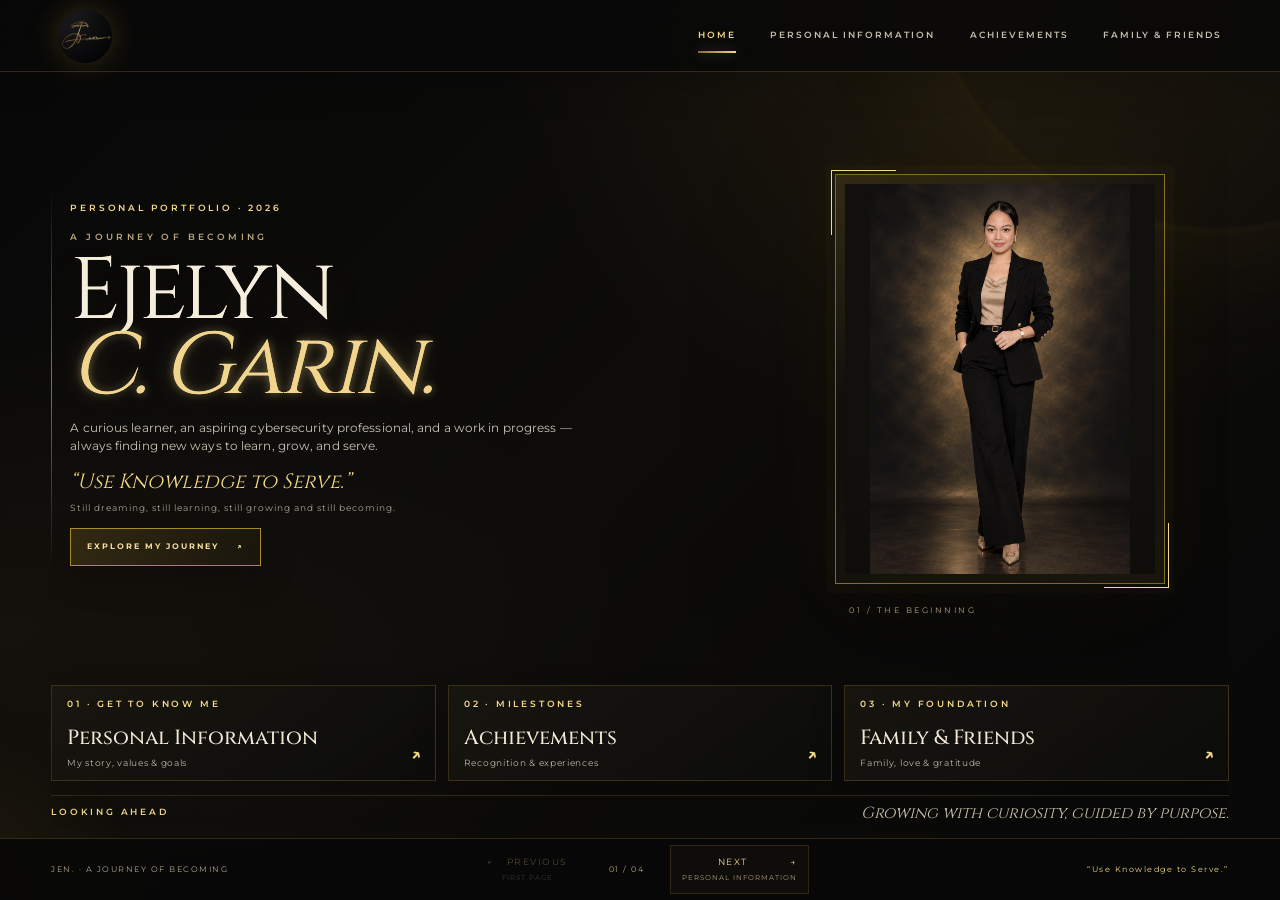
==== commit 5816e3cf: "commit changes" ====
--- a/index.html
+++ b/index.html
@@ -1 +1 @@
-<!doctype html><html lang="en"><head><meta charset="utf-8"><meta name="viewport" content="width=device-width, initial-scale=1, maximum-scale=1"><meta name="theme-color" content="#070709"><meta name="description" content="Ejelyn Cudal Garin — a journey of becoming."><link rel="preconnect" href="https://fonts.googleapis.com"><link rel="preconnect" href="https://fonts.gstatic.com" crossorigin><link href="https://fonts.googleapis.com/css2?family=Cinzel:wght@400;500;600;700&family=Montserrat:wght@300;400;500;600;700&display=swap" rel="stylesheet"><link rel="stylesheet" href="css/style.css"><title>Home · JEN.</title></head><body data-page="home"><div class="ambient ambient-one"></div><div class="ambient ambient-two"></div><header class="site-header"><button class="brand image-view-trigger" type="button" aria-label="View and zoom the JEN logo" data-image-view="assets/images/logo.jpeg" data-caption="JEN official logo"><img src="assets/images/logo.jpeg" alt="JEN official logo"></button><button class="menu-toggle" aria-label="Toggle navigation" aria-expanded="false">☰</button><nav class="main-nav" aria-label="Main navigation"><a href="index.html" data-page="home">HOME</a><a href="personal-information.html" data-page="personal">PERSONAL INFORMATION</a><a href="achievements.html" data-page="achievements">ACHIEVEMENTS</a><a href="family-friends.html" data-page="family">FAMILY &amp; FRIENDS</a></nav></header><main class="page-wrap home-page"><section class="hero-grid"><div class="hero-copy"><p class="eyebrow">PERSONAL PORTFOLIO <i>·</i> 2026</p><p class="overline">A JOURNEY OF BECOMING</p><h1 class="gold-shimmer">Ejelyn<br><em>C. Garin.</em></h1><p class="hero-intro">A curious learner, an aspiring cybersecurity professional, and a work in progress — always finding new ways to learn, grow, and serve.</p><p class="gold-quote">“Use Knowledge to Serve.”</p><p class="motto">Still dreaming, still learning, still growing and still becoming.</p><a class="gold-button" href="personal-information.html">EXPLORE MY JOURNEY <span>↗</span></a></div><div class="hero-portrait"><div class="portrait-frame"><img class="image-view-trigger" data-image-view="assets/images/profile.png" data-caption="Ejelyn Cudal Garin — full portrait" src="assets/images/profile.png" alt="Full-body portrait of Ejelyn Cudal Garin" role="button" tabindex="0" aria-label="View and zoom full portrait"></div><span class="portrait-index">01 / THE BEGINNING</span></div></section><section class="home-cards"><a class="feature-card" href="personal-information.html"><span class="card-no">01 · GET TO KNOW ME</span><strong>Personal Information</strong><small>My story, values &amp; goals</small><b>↗</b></a><a class="feature-card" href="achievements.html"><span class="card-no">02 · MILESTONES</span><strong>Achievements</strong><small>Recognition &amp; experiences</small><b>↗</b></a><a class="feature-card" href="family-friends.html"><span class="card-no">03 · MY FOUNDATION</span><strong>Family &amp; Friends</strong><small>Family, love &amp; gratitude</small><b>↗</b></a></section><section class="home-signoff"><span class="eyebrow">LOOKING AHEAD</span><p>Growing with curiosity, guided by purpose.</p></section></main><footer class="site-footer"><span class="footer-signature">JEN. · A JOURNEY OF BECOMING</span><nav class="page-navigation" aria-label="Page navigation"><button class="page-step previous disabled" type="button" disabled>← <span>PREVIOUS</span><small>FIRST PAGE</small></button><span class="page-count">01 / 04</span><a class="page-step next" href="personal-information.html" aria-label="Next page"><span>NEXT</span> →<small>PERSONAL INFORMATION</small></a></nav><span class="footer-motto">“Use Knowledge to Serve.”</span></footer><div class="content-modal" id="content-modal" aria-hidden="true"><section class="modal-panel" role="dialog" aria-modal="true" aria-labelledby="modal-title"><div class="modal-top"><div><span class="eyebrow" id="modal-kicker">SELECTED COLLECTION</span><h2 id="modal-title">Explore</h2></div><button class="modal-close" aria-label="Close popup">×</button></div><div class="modal-content" id="modal-content"></div><div class="modal-controls" id="modal-controls"><button class="outline-button" id="modal-prev">← PREVIOUS</button><span id="modal-page">01 / 01</span><button class="gold-button small" id="modal-next">NEXT →</button></div></section></div><div class="lightbox" id="lightbox" aria-hidden="true"><button class="lightbox-close" aria-label="Close image viewer">×</button><button class="lightbox-prev" aria-label="Previous image">‹</button><figure><img src="" alt=""><figcaption></figcaption></figure><button class="lightbox-next" aria-label="Next image">›</button><p class="zoom-hint">CLICK IMAGE TO ZOOM · ESC TO CLOSE</p></div><script src="js/content.js"></script><script src="js/script.js"></script></body></html>+<!doctype html><html lang="en"><head><meta charset="utf-8"><meta name="viewport" content="width=device-width, initial-scale=1, maximum-scale=1"><meta name="theme-color" content="#070709"><meta name="description" content="Ejelyn Cudal Garin — a journey of becoming."><link rel="preconnect" href="https://fonts.googleapis.com"><link rel="preconnect" href="https://fonts.gstatic.com" crossorigin><link href="https://fonts.googleapis.com/css2?family=Cinzel:wght@400;500;600;700&family=Montserrat:wght@300;400;500;600;700&display=swap" rel="stylesheet"><link rel="stylesheet" href="css/style.css"><link rel="stylesheet" href="css/premium-ui.css"><title>Home · JEN.</title></head><body data-page="home"><div class="ambient ambient-one"></div><div class="ambient ambient-two"></div><header class="site-header"><button class="brand image-view-trigger" type="button" aria-label="View and zoom the JEN logo" data-image-view="assets/images/logo.jpeg" data-caption="My Official Identity Logo"><img src="assets/images/logo.jpeg" alt="JEN official logo"></button><button class="menu-toggle" aria-label="Toggle navigation" aria-expanded="false">☰</button><nav class="main-nav" aria-label="Main navigation"><a href="index.html" data-page="home">HOME</a><a href="personal-information.html" data-page="personal">PERSONAL INFORMATION</a><a href="achievements.html" data-page="achievements">ACHIEVEMENTS</a><a href="family-friends.html" data-page="family">FAMILY &amp; FRIENDS</a></nav></header><main class="page-wrap home-page"><section class="hero-grid"><div class="hero-copy"><p class="eyebrow">PERSONAL PORTFOLIO <i>·</i> 2026</p><p class="overline">A JOURNEY OF BECOMING</p><h1 class="gold-shimmer">Ejelyn<br><em>C. Garin.</em></h1><p class="hero-intro">A curious learner, an aspiring cybersecurity professional, and a work in progress — always finding new ways to learn, grow, and serve.</p><p class="gold-quote">“Use Knowledge to Serve.”</p><p class="motto">Still dreaming, still learning, still growing and still becoming.</p><a class="gold-button" href="personal-information.html">EXPLORE MY JOURNEY <span>↗</span></a></div><div class="hero-portrait"><div class="portrait-frame"><img class="image-view-trigger" data-image-view="assets/images/profile.png" data-caption="Ejelyn Cudal Garin — full portrait" src="assets/images/profile.png" alt="Full-body portrait of Ejelyn Cudal Garin" role="button" tabindex="0" aria-label="View and zoom full portrait"></div><span class="portrait-index">01 / THE BEGINNING</span></div></section><section class="home-cards"><a class="feature-card" href="personal-information.html"><span class="card-no">01 · GET TO KNOW ME</span><strong>Personal Information</strong><small>My story, values &amp; goals</small><b>↗</b></a><a class="feature-card" href="achievements.html"><span class="card-no">02 · MILESTONES</span><strong>Achievements</strong><small>Recognition &amp; experiences</small><b>↗</b></a><a class="feature-card" href="family-friends.html"><span class="card-no">03 · MY FOUNDATION</span><strong>Family &amp; Friends</strong><small>Family, love &amp; gratitude</small><b>↗</b></a></section><section class="home-signoff"><span class="eyebrow">LOOKING AHEAD</span><p>Growing with curiosity, guided by purpose.</p></section></main><footer class="site-footer"><span class="footer-signature">JEN. · A JOURNEY OF BECOMING</span><nav class="page-navigation" aria-label="Page navigation"><button class="page-step previous disabled" type="button" disabled>← <span>PREVIOUS</span><small>FIRST PAGE</small></button><span class="page-count">01 / 04</span><a class="page-step next" href="personal-information.html" aria-label="Next page"><span>NEXT</span> →<small>PERSONAL INFORMATION</small></a></nav><span class="footer-motto">“Use Knowledge to Serve.”</span></footer><div class="content-modal" id="content-modal" aria-hidden="true"><section class="modal-panel" role="dialog" aria-modal="true" aria-labelledby="modal-title"><div class="modal-top"><div><span class="eyebrow" id="modal-kicker">SELECTED COLLECTION</span><h2 id="modal-title">Explore</h2></div><button class="modal-close" aria-label="Close popup">×</button></div><div class="modal-content" id="modal-content"></div><div class="modal-controls" id="modal-controls"><button class="outline-button" id="modal-prev">← PREVIOUS</button><span id="modal-page">01 / 01</span><button class="gold-button small" id="modal-next">NEXT →</button></div></section></div><div class="lightbox" id="lightbox" aria-hidden="true"><button class="lightbox-close" aria-label="Close image viewer">×</button><button class="lightbox-prev" aria-label="Previous image">‹</button><figure><img src="" alt=""><figcaption></figcaption></figure><button class="lightbox-next" aria-label="Next image">›</button><p class="zoom-hint">CLICK IMAGE TO ZOOM · ESC TO CLOSE</p></div><script src="js/content.js"></script><script src="js/script.js"></script></body></html>
--- a/css/premium-ui.css
+++ b/css/premium-ui.css
@@ -0,0 +1,292 @@
+/* JEN. — Premium editorial interface refresh
+   Visual-only layer: preserves existing copy, data, image sources and interactions. */
+:root{
+ --ink:#f5f0e6;--muted:#b9b1a2;--gold:#d4af37;--gold2:#f4d989;--gold3:#8b6b2c;
+ --line:rgba(212,175,55,.23);--panel:rgba(17,16,14,.86);--serif:'Cinzel',Georgia,serif;
+ --sans:'Montserrat',Arial,sans-serif;--page: min(1320px, calc(100% - 9vw));
+}
+*{box-sizing:border-box}
+html,body{width:100%;height:auto;min-height:100%;margin:0;overflow-x:hidden;overflow-y:auto;scroll-behavior:smooth}
+body{font-size:14px;line-height:1.65;background:#080808;color:var(--ink);background-image:radial-gradient(ellipse at 78% 0%,rgba(129,98,37,.19),transparent 36%),radial-gradient(ellipse at 0% 70%,rgba(88,67,29,.12),transparent 35%),linear-gradient(135deg,#080808 0%,#0d0c0a 48%,#080808 100%);font-family:var(--sans)}
+body:before{opacity:.045;background-size:72px 72px;mask-image:linear-gradient(to bottom,#000,transparent 82%)}
+::selection{background:rgba(212,175,55,.35);color:#fff}
+a{color:inherit}
+.ambient-one{width:46vw;height:46vw;right:-18vw;top:-28vw;border-color:rgba(212,175,55,.16);box-shadow:0 0 160px rgba(212,175,55,.07)}
+.ambient-two{width:35vw;height:35vw;left:-22vw;bottom:-20vw;background:radial-gradient(circle,rgba(212,175,55,.11),transparent 68%)}
+.site-header{height:92px;min-height:92px;position:sticky;top:0;padding:0 max(4.5vw,24px);background:rgba(8,8,8,.88);border-bottom:1px solid rgba(212,175,55,.2);backdrop-filter:blur(24px);box-shadow:0 12px 35px rgba(0,0,0,.2)}
+.brand{width:58px;height:58px;flex:0 0 58px}.brand img{width:54px;height:54px;filter:drop-shadow(0 0 14px rgba(212,175,55,.22))}
+.main-nav{gap:clamp(18px,2.7vw,42px)}
+.main-nav a{font-size:9px;letter-spacing:2px;color:#c5bdad;padding:14px 0}
+.main-nav a:after{height:2px;bottom:4px;background:linear-gradient(90deg,var(--gold3),var(--gold2));box-shadow:0 0 12px rgba(244,217,137,.35)}
+.main-nav a.active,.main-nav a:hover{color:var(--gold2)}
+.menu-toggle{border-radius:0;padding:10px 13px;letter-spacing:1px}
+.page-wrap{width:var(--page);height:auto;min-height:calc(100svh - 166px);margin:0 auto;padding:clamp(42px,6vh,82px) 0 54px;display:flex;flex-direction:column;justify-content:center;gap:30px}
+.home-page{min-height:calc(100svh - 162px);height:auto;justify-content:center;gap:clamp(34px,5vh,62px);padding-top:clamp(48px,7vh,90px);padding-bottom:48px}
+.hero-grid{grid-template-columns:minmax(0,1.08fr) minmax(330px,.82fr);gap:clamp(45px,8vw,130px);align-items:center}
+.hero-copy{padding:12px 0 12px 2vw;position:relative}
+.hero-copy:before{content:"";position:absolute;left:0;top:0;bottom:0;width:1px;background:linear-gradient(180deg,transparent,rgba(212,175,55,.65),transparent)}
+.eyebrow,.overline,.panel-kicker,.card-no{font-size:9px;letter-spacing:2.8px;color:var(--gold2);font-weight:600}
+.overline{margin:35px 0 12px;color:#b9a77c;font-size:10px;letter-spacing:3.4px}
+.hero-copy h1{font-size:clamp(76px,9vw,132px);line-height:.88;letter-spacing:-4px;margin:18px 0 30px;font-weight:400}
+.hero-copy h1 em{font-weight:400;color:var(--gold2)}
+.hero-copy h1.gold-shimmer{animation:none;text-shadow:0 12px 50px rgba(212,175,55,.12)}
+.hero-copy h1.gold-shimmer:after{display:none}
+.hero-intro{max-width:550px;color:#c9c2b5;font-size:14px;line-height:2;letter-spacing:.1px}
+.gold-quote{font-size:clamp(20px,2vw,27px);color:var(--gold2);margin:26px 0 5px}
+.motto{color:#aaa292;font-size:11px;letter-spacing:1px;margin:8px 0 28px}
+.gold-button{min-height:48px;padding:0 24px;border:1px solid rgba(212,175,55,.75);background:linear-gradient(110deg,rgba(212,175,55,.17),rgba(212,175,55,.045));color:#f6df9e;font-size:9px;letter-spacing:2px;box-shadow:0 12px 35px rgba(0,0,0,.22);transition:transform .3s,background .3s,box-shadow .3s}
+.gold-button:hover{background:rgba(212,175,55,.2);box-shadow:0 14px 38px rgba(212,175,55,.12);transform:translateY(-3px)}
+.hero-portrait{width:min(34vw,440px);height:min(66vh,590px);padding:13px;border:1px solid rgba(212,175,55,.55);background:linear-gradient(145deg,rgba(212,175,55,.14),rgba(255,255,255,.015) 35%,rgba(212,175,55,.08));box-shadow:0 0 0 9px rgba(212,175,55,.025),0 35px 100px rgba(0,0,0,.55),0 0 90px rgba(212,175,55,.08)}
+.hero-portrait:before,.hero-portrait:after{width:64px;height:64px;border-color:var(--gold2)}
+.portrait-frame{background:#11100d;position:relative}
+.portrait-frame:after{content:"";position:absolute;inset:0;pointer-events:none;background:linear-gradient(180deg,transparent 65%,rgba(0,0,0,.18))}
+.portrait-frame img{object-fit:contain;filter:saturate(.9) contrast(1.02)}
+.portrait-index{bottom:-34px;left:13px;color:#b4a47b;font-size:8px;letter-spacing:2.5px}
+.home-cards{gap:14px;margin-top:0}
+.feature-card,.gallery-card,.family-card,.profile-topic-card{border:1px solid rgba(212,175,55,.2);background:linear-gradient(145deg,rgba(27,24,17,.8),rgba(12,12,11,.96));padding:22px 24px;box-shadow:0 15px 35px rgba(0,0,0,.17);transition:transform .35s,border-color .35s,background .35s,box-shadow .35s}
+.feature-card:before,.gallery-card:before,.family-card:before,.profile-topic-card:before{background:linear-gradient(115deg,transparent 5%,rgba(244,217,137,.07) 48%,transparent 85%)}
+.feature-card:hover,.gallery-card:hover,.family-card:hover,.profile-topic-card:hover{transform:translateY(-6px);border-color:rgba(244,217,137,.68);background:linear-gradient(145deg,rgba(45,36,18,.88),rgba(12,12,11,.98));box-shadow:0 22px 50px rgba(0,0,0,.3),0 0 30px rgba(212,175,55,.08)}
+.feature-card{min-height:126px;justify-content:center;gap:7px}
+.feature-card strong{font-size:clamp(19px,2vw,25px);line-height:1.18;margin:7px 0 0}
+.feature-card small{font-size:10px;color:#bdb5a6;letter-spacing:.7px}
+.feature-card b,.family-card b{color:var(--gold2);font-size:17px}
+.home-signoff{margin-top:0;padding:19px 0 0;border-top:1px solid rgba(212,175,55,.19)}
+.home-signoff p{font-size:20px;color:#d0c6b2}
+.page-heading{text-align:left;margin:0 0 28px;padding:0 0 24px;border-bottom:1px solid rgba(212,175,55,.19);position:relative}
+.page-heading:after{content:"";position:absolute;bottom:-1px;left:0;width:110px;height:2px;background:linear-gradient(90deg,var(--gold2),transparent)}
+.page-heading .eyebrow{margin:0 0 13px;font-size:9px;letter-spacing:3px}
+.page-heading h1{font-size:clamp(42px,5.4vw,70px);line-height:1.06;letter-spacing:-1.8px;font-weight:400}
+.page-heading h1 em{color:var(--gold2);font-style:normal}
+.page-heading>p:last-child{margin:13px 0 0;color:#b9b0a1;font-size:12px;letter-spacing:.45px}
+.profile-strip{background:rgba(255,255,255,.025);border:1px solid rgba(212,175,55,.18);padding:13px 18px;margin-bottom:0}
+.profile-strip p{color:#e2d8c5;font-size:17px}.profile-facts{gap:28px}.profile-facts span{font-size:8px;letter-spacing:1.5px;color:#c4b99f}
+.identity-logo-trigger{border-color:rgba(212,175,55,.45);width:46px;height:46px}
+.section-picker{grid-template-columns:repeat(4,minmax(0,1fr));gap:13px}
+.profile-topic-card{min-height:116px;padding:18px 20px;justify-content:center}
+.topic-number{font-size:9px;letter-spacing:2px;color:#c9a85e}
+.profile-topic-card strong{font-size:clamp(17px,1.7vw,22px);line-height:1.15;margin:10px 0 5px}
+.profile-topic-card small{font-size:8px;letter-spacing:1.5px;color:#b9b09f}
+.inner-page{justify-content:flex-start;gap:24px}
+.achievement-intro{max-width:900px;margin:0 auto 10px;text-align:left;padding:21px 25px;border-left:2px solid var(--gold);background:linear-gradient(90deg,rgba(212,175,55,.08),transparent);color:#d2c8b7;font-size:18px;line-height:1.6}
+.achievement-layout{grid-template-columns:1.05fr .95fr;gap:22px;align-items:stretch}
+.achievement-explorer,.achievement-record{padding:25px;border:1px solid rgba(212,175,55,.19);background:linear-gradient(145deg,rgba(26,23,16,.75),rgba(12,12,11,.92));box-shadow:0 20px 55px rgba(0,0,0,.2)}
+.panel-kicker{margin:0 0 17px;font-size:9px;letter-spacing:2.4px}
+.gallery-categories{grid-template-columns:repeat(2,minmax(0,1fr));gap:11px}
+.gallery-card{min-height:112px;padding:16px 18px}
+.gallery-card strong{font-size:20px;line-height:1.15;margin:9px 0 5px}
+.gallery-card small{font-size:9px;color:#b9b09f}
+.achievement-record{display:flex;flex-direction:column;justify-content:center;padding:clamp(24px,3vw,40px)}
+.achievement-record h2{font-size:clamp(25px,3vw,36px);line-height:1.12;margin:8px 0 22px}
+.record-cards{grid-template-columns:1fr;gap:12px}
+.record-card{padding:20px 22px;background:rgba(212,175,55,.055);border-color:rgba(212,175,55,.2);text-align:left}
+.record-card:hover{transform:translateX(4px);background:rgba(212,175,55,.1)}
+.record-card strong{font-size:21px;color:#f0d991}.record-card small{font-size:10px;color:#c0b7a6;line-height:1.6}
+.closing-note{max-width:950px;margin:6px auto 0;color:#b8af9f;font-size:11px;line-height:1.9}
+.family-note{max-width:820px;text-align:left;margin:0 0 6px;padding:20px 24px;border-left:2px solid var(--gold);background:linear-gradient(90deg,rgba(212,175,55,.08),transparent);font-size:18px;line-height:1.6;color:#d4caba}
+.family-categories{grid-template-columns:repeat(3,minmax(0,1fr));gap:14px}
+.family-card{min-height:154px;padding:24px;justify-content:center}
+.family-card strong{font-size:clamp(20px,2vw,27px);line-height:1.15;margin:11px 0 7px}
+.family-card small{font-size:10px;color:#c0b7a7}
+.site-footer{height:auto;min-height:78px;padding:14px max(4.5vw,24px);display:grid;grid-template-columns:1fr auto 1fr;gap:20px;background:rgba(8,8,8,.92);border-top:1px solid rgba(212,175,55,.2);backdrop-filter:blur(20px);color:#b6aa91;font-size:8px;letter-spacing:1.6px}
+.footer-signature,.footer-motto{font-size:8px;letter-spacing:1.5px;white-space:nowrap}.footer-motto{color:var(--gold2)!important;text-align:right}
+.page-navigation{gap:clamp(12px,2vw,26px)}
+.page-step{min-width:112px;padding:9px 11px;border:1px solid rgba(212,175,55,.16);font-size:9px;letter-spacing:1.5px;color:#efd68e;background:rgba(212,175,55,.035)}
+.page-step small{font-size:7px;color:#a99b7b}.page-step:hover{border-color:rgba(244,217,137,.55);background:rgba(212,175,55,.1);box-shadow:0 8px 25px rgba(0,0,0,.2)}.page-count{font-size:8px;color:#b4a47b}
+/* Collection dialog and lightbox receive the same editorial treatment. */
+.content-modal{padding:4vh 4vw;background:rgba(3,3,3,.88);backdrop-filter:blur(22px)}
+.modal-panel{width:min(1120px,94vw);height:min(820px,90svh);padding:clamp(22px,3vw,42px);border:1px solid rgba(212,175,55,.48);background:radial-gradient(ellipse at 100% 0%,rgba(212,175,55,.09),transparent 38%),linear-gradient(145deg,#17140d,#090909 68%);box-shadow:0 35px 110px rgba(0,0,0,.7),0 0 70px rgba(212,175,55,.08)}
+.modal-panel:before{inset:9px;border-color:rgba(212,175,55,.12)}
+.modal-top{padding-bottom:18px;border-color:rgba(212,175,55,.23)}.modal-top h2{font-size:clamp(28px,3.5vw,42px);font-weight:400}.modal-close{width:42px;height:42px;border-color:rgba(212,175,55,.3);background:rgba(212,175,55,.06)}
+.modal-content{padding:20px 4px}.modal-controls{padding-top:16px;border-color:rgba(212,175,55,.2)}.outline-button{padding:11px 17px;border-color:rgba(212,175,55,.28);color:#e8d39a;font-size:8px}
+.photo-card{padding:9px;border-color:rgba(212,175,55,.18);background:rgba(255,255,255,.025)}.photo-card img{background:#0b0b0a}.photo-card figcaption{font-size:10px;color:#e7ddc9}.photo-card figcaption strong{color:#f0d991;font-size:11px}.photo-card figcaption small{color:#b6ad9e;font-size:9px}
+.modal-source .prose{color:#d7cebd;font-size:12px;line-height:1.8}.modal-source .tagline-note,.modal-source .values-intro{font-size:11px;line-height:1.7;color:#c1b7a5}
+.modal-source .detail-card,.modal-source .interest-grid article,.modal-source .values-grid article,.modal-source .story-cards article,.modal-source .timeline-item{background:rgba(255,255,255,.025);border-color:rgba(212,175,55,.2)}
+.modal-source .detail-card h2,.modal-source .split-panel h2,.modal-source .interest-grid h2,.modal-source .story-cards h2{color:#f0e5ce}
+.modal-source .detail-card dd,.modal-source .gold-list,.modal-source .fact-board p{color:#ddd3c1}.modal-source .detail-card dt,.modal-source .fact-board b{color:#d7b85f}
+.modal-source .timeline-item img{border-radius:2px}.modal-source .timeline-item h3{font-size:16px}.modal-source .timeline-item p{font-size:9px;color:#c1b7a5}
+.modal-source .values-grid h3{color:#f0d991}.modal-source .values-grid p{font-size:9px;color:#c1b7a5;line-height:1.6}
+.letter-index-card{background:rgba(255,255,255,.025);border-color:rgba(212,175,55,.2)}.letter-index-card strong{color:#f0e5ce}.letter-index-card small{color:#b9ae9a}
+.lightbox{background:rgba(2,2,2,.97);backdrop-filter:blur(20px)}.lightbox button{border-color:rgba(212,175,55,.35);background:rgba(10,10,9,.9)}.lightbox figcaption{color:#f0d991}
+button:focus-visible,a:focus-visible,[role="button"]:focus-visible{outline:2px solid var(--gold2);outline-offset:4px}
+@media(max-width:950px){:root{--page:min(92%,900px)}.site-header{height:78px;min-height:78px;padding:0 4vw}.hero-grid{grid-template-columns:minmax(0,1fr) minmax(260px,.8fr);gap:35px}.hero-copy h1{font-size:clamp(68px,9vw,100px)}.hero-portrait{width:min(36vw,360px);height:min(58vh,480px)}.section-picker{grid-template-columns:repeat(2,minmax(0,1fr))}.family-categories{grid-template-columns:repeat(2,minmax(0,1fr))}.achievement-layout{grid-template-columns:1fr 1fr}.site-footer{grid-template-columns:1fr auto 1fr}}
+@media(max-width:650px){
+ :root{--page:calc(100% - 34px)}
+ .site-header{height:68px;min-height:68px;padding:0 17px}.brand,.brand img{width:44px;height:44px}.menu-toggle{display:block;border-radius:0}.main-nav{display:none;top:67px;left:0;right:0;padding:14px 20px 18px;background:rgba(8,8,8,.98);border-bottom:1px solid var(--line);box-shadow:0 18px 35px rgba(0,0,0,.4)}.main-nav.open{display:flex}.main-nav a{font-size:9px;padding:11px 4px}
+ .page-wrap{width:var(--page);min-height:calc(100svh - 120px);padding:36px 0 34px;gap:22px}.home-page{min-height:calc(100svh - 120px);padding-top:34px;gap:28px}.hero-grid{grid-template-columns:minmax(0,1fr) minmax(112px,.65fr);gap:12px}.hero-copy{padding:8px 0 8px 12px}.hero-copy h1{font-size:clamp(43px,11vw,67px);line-height:.9;letter-spacing:-2px;margin:12px 0 16px}.overline{font-size:7px;letter-spacing:2px;margin:16px 0 6px}.hero-copy .eyebrow{font-size:7px;letter-spacing:1.5px}.hero-intro{font-size:9px;line-height:1.7}.gold-quote{font-size:14px;margin:12px 0 3px}.motto{font-size:7px;line-height:1.5;margin:5px 0 12px}.gold-button{min-height:38px;padding:0 10px;font-size:7px;letter-spacing:1px;gap:6px}.hero-portrait{width:100%;height:30vh;max-height:260px;padding:6px}.hero-portrait:before,.hero-portrait:after{width:25px;height:25px}.portrait-index{font-size:5px;bottom:-22px;left:5px;letter-spacing:1.2px}
+ .home-cards{grid-template-columns:1fr;gap:8px}.feature-card{min-height:78px;padding:13px 15px}.feature-card strong{font-size:18px;margin:4px 0 0}.feature-card small{font-size:8px}.feature-card .card-no{font-size:6px;letter-spacing:1.5px}.feature-card b{right:14px;bottom:12px}.home-signoff{padding-top:12px;gap:10px}.home-signoff .eyebrow{font-size:6px}.home-signoff p{font-size:12px;text-align:right}
+ .page-heading{text-align:left;margin:0 0 6px;padding-bottom:18px}.page-heading .eyebrow{font-size:7px;letter-spacing:2px}.page-heading h1{font-size:clamp(34px,9vw,48px);line-height:1.05;letter-spacing:-1px}.page-heading>p:last-child{font-size:9px;line-height:1.6}.profile-strip{padding:9px;margin:0;gap:8px}.profile-strip p{font-size:11px}.profile-facts{gap:6px}.profile-facts span{font-size:5px;letter-spacing:.4px}.identity-logo-trigger{width:34px;height:34px}.section-picker{grid-template-columns:repeat(2,minmax(0,1fr));gap:8px}.profile-topic-card{min-height:82px;padding:11px}.topic-number{font-size:7px}.profile-topic-card strong{font-size:15px;margin:6px 0 3px}.profile-topic-card small{font-size:6px;letter-spacing:1px}
+ .achievement-intro,.family-note{font-size:13px;line-height:1.7;padding:13px 14px;margin:0 0 4px}.achievement-layout{grid-template-columns:1fr;gap:12px}.achievement-explorer,.achievement-record{padding:15px}.panel-kicker{font-size:7px;letter-spacing:1.5px;margin-bottom:11px}.gallery-categories{grid-template-columns:repeat(2,minmax(0,1fr));gap:7px}.gallery-card{min-height:85px;padding:11px}.gallery-card .eyebrow{font-size:6px;letter-spacing:1px}.gallery-card strong{font-size:15px;line-height:1.2;margin:6px 0 3px}.gallery-card small{font-size:7px}.achievement-record h2{font-size:23px;margin:5px 0 13px}.record-card{padding:13px}.record-card strong{font-size:16px}.record-card small{font-size:8px}.closing-note{font-size:8px;line-height:1.8;margin-top:0}
+ .family-categories{grid-template-columns:repeat(2,minmax(0,1fr));gap:8px}.family-card{min-height:105px;padding:13px}.family-card .eyebrow{font-size:6px;letter-spacing:1px}.family-card strong{font-size:16px;line-height:1.15;margin:7px 0 4px}.family-card small{font-size:7px}.family-card b{right:10px;bottom:9px;font-size:11px}
+ .site-footer{min-height:62px;padding:8px 12px;grid-template-columns:1fr auto 1fr;gap:4px}.footer-signature,.footer-motto{font-size:5px;letter-spacing:.35px;white-space:normal}.footer-motto{text-align:right}.page-navigation{gap:3px}.page-step{min-width:51px;padding:5px 3px;font-size:6px;letter-spacing:.4px;column-gap:3px}.page-step small{font-size:5px;letter-spacing:.2px}.page-count{font-size:5px;letter-spacing:.5px}
+ .content-modal{padding:12px}.modal-panel{width:100%;height:calc(100svh - 24px);padding:17px 13px}.modal-panel:before{inset:5px}.modal-top{padding-bottom:11px}.modal-top h2{font-size:25px}.modal-top .eyebrow{font-size:6px}.modal-close{width:32px;height:32px;font-size:20px}.modal-content{padding:10px 0}.modal-controls{padding-top:10px}.outline-button{padding:8px;font-size:6px}.modal-controls span{font-size:6px}.gold-button.small{min-height:32px;padding:0 9px;font-size:6px}.photo-grid,.family-photos{grid-template-columns:repeat(2,minmax(0,1fr));gap:7px}.photo-card{padding:5px}.photo-card img{height:clamp(80px,15vh,125px)}.photo-card figcaption{font-size:7px}.photo-card figcaption strong{font-size:8px}.photo-card figcaption small{font-size:6px}.achievement-photos{grid-template-columns:1fr}.achievement-photos .photo-card{grid-template-columns:1fr 1fr;gap:7px}.achievement-photos .photo-card img{height:110px}
+ .modal-source .prose{columns:1;font-size:9px;line-height:1.7}.modal-source .personal-details-grid{grid-template-columns:1fr;gap:8px}.modal-source .detail-card{padding:10px}.modal-source .detail-card h2{font-size:18px}.modal-source .detail-card dl>div{grid-template-columns:90px 1fr;padding:5px 0}.modal-source .detail-card dt,.modal-source .detail-card dd{font-size:8px}.modal-source .detail-note{font-size:8px}.modal-source .split-panel{grid-template-columns:1fr;gap:12px}.modal-source .split-panel h2{font-size:22px}.modal-source .fact-board{border-left:0;border-top:1px solid var(--line);padding:10px 0 0}.modal-source .fact-board p,.modal-source .fact-board b{font-size:8px}.modal-source .timeline{grid-template-columns:1fr;gap:7px}.modal-source .timeline-item{padding:8px}.modal-source .timeline-item img{width:34px;height:34px}.modal-source .timeline-item h3{font-size:13px}.modal-source .timeline-item p,.modal-source .timeline-item small{font-size:7px}.modal-source .values-grid{grid-template-columns:repeat(2,1fr);gap:6px}.modal-source .values-grid article{padding:8px}.modal-source .values-grid h3{font-size:14px}.modal-source .values-grid p{font-size:7px}.modal-source .interest-grid{grid-template-columns:1fr;gap:8px}.modal-source .interest-grid article{padding:10px}.modal-source .interest-grid h2{font-size:18px}.modal-source .tag-cloud span{font-size:7px}.modal-source .gold-list{font-size:8px;line-height:1.6}.modal-source .story-cards{grid-template-columns:1fr;gap:8px}.modal-source .story-cards article{padding:10px}.modal-source .story-cards h2{font-size:17px}.modal-source .story-cards .prose{font-size:8px}.letter-index{grid-template-columns:repeat(2,1fr);gap:7px}.letter-index-card{min-height:76px;padding:9px}.letter-index-card strong{font-size:15px}.letter-index-card small{font-size:6px}.letter-copy{columns:1}.letter-copy p{font-size:11px;line-height:1.55}
+ .lightbox{padding:38px 8px}.lightbox figure{max-width:96vw}.lightbox img{max-width:90vw;max-height:75vh}.lightbox-close{right:9px;top:8px}.lightbox-prev{left:4px}.lightbox-next{right:4px}.zoom-hint{font-size:6px}
+}
+@media(prefers-reduced-motion:reduce){*,*:before,*:after{scroll-behavior:auto!important;animation:none!important;transition:none!important}}
+
+/* ===== STRICT NO-PAGE-SCROLL MODE (classroom presentation layout) =====
+   Every primary page is constrained to the visible viewport. Content is
+   compacted rather than extending the document vertically. */
+html, body {
+  width:100%; height:100%; height:100dvh; min-height:0;
+  overflow:hidden !important; overscroll-behavior:none;
+}
+body {
+  display:flex; flex-direction:column;
+}
+.site-header {
+  position:relative; top:auto; flex:0 0 72px; height:72px; min-height:72px;
+}
+.page-wrap, .home-page {
+  flex:1 1 auto; width:min(1240px,92vw); height:auto !important;
+  min-height:0 !important; max-height:none; margin:0 auto;
+  padding:clamp(8px,1.6vh,18px) 0 !important;
+  overflow:hidden; justify-content:center; gap:clamp(8px,1.5vh,16px);
+}
+.home-page { justify-content:space-evenly; }
+.site-footer {
+  position:relative; flex:0 0 62px; height:62px; min-height:62px;
+  padding:4px clamp(14px,4vw,54px); gap:10px;
+}
+.hero-grid {
+  flex:1 1 auto; min-height:0; grid-template-columns:minmax(0,1.1fr) minmax(230px,.75fr);
+  gap:clamp(22px,4vw,60px);
+}
+.hero-copy { padding:4px 0 4px 1.5vw; }
+.hero-copy h1 { font-size:clamp(54px,6.8vw,92px); line-height:.86; margin:10px 0 14px; }
+.overline { margin:14px 0 5px; font-size:9px; }
+.hero-intro { font-size:clamp(10px,1vw,12px); line-height:1.55; max-width:520px; }
+.gold-quote { font-size:clamp(16px,1.6vw,21px); margin:12px 0 3px; }
+.motto { font-size:9px; margin:5px 0 12px; }
+.gold-button { min-height:38px; padding:0 16px; font-size:8px; }
+.hero-portrait { width:min(27vw,330px); height:min(47vh,410px); padding:9px; }
+.home-cards { flex:0 0 auto; gap:12px; }
+.feature-card { min-height:78px; padding:11px 15px; }
+.feature-card strong { font-size:clamp(16px,1.6vw,21px); }
+.feature-card small { font-size:9px; }
+.home-signoff { flex:0 0 auto; padding-top:6px; }
+.home-signoff p { font-size:16px; }
+.page-heading { margin:0 0 10px; padding-bottom:12px; }
+.page-heading .eyebrow { margin-bottom:6px; }
+.page-heading h1 { font-size:clamp(32px,4vw,52px); }
+.page-heading>p:last-child { margin-top:6px; font-size:10px; }
+.inner-page { justify-content:center; gap:clamp(7px,1.2vh,12px); }
+.profile-strip { padding:7px 12px; margin-bottom:7px; }
+.profile-strip p { font-size:13px; }
+.profile-facts { gap:14px; }
+.section-picker { gap:8px; }
+.profile-topic-card { min-height:68px; padding:9px 12px; }
+.profile-topic-card strong { font-size:16px; margin:4px 0 2px; }
+.profile-topic-card small { font-size:7px; }
+.achievement-intro { font-size:14px; line-height:1.35; margin:0 auto 7px; padding:10px 15px; }
+.achievement-layout { gap:12px; }
+.achievement-explorer, .achievement-record { padding:14px; }
+.panel-kicker { margin-bottom:8px; font-size:8px; }
+.gallery-categories { gap:7px; }
+.gallery-card { min-height:66px; padding:9px 11px; }
+.gallery-card strong { font-size:16px; margin:4px 0 2px; }
+.gallery-card small { font-size:8px; }
+.achievement-record h2 { font-size:clamp(20px,2vw,27px); margin:4px 0 10px; }
+.record-cards { gap:7px; }
+.record-card { padding:10px 12px; }
+.record-card strong { font-size:16px; }
+.record-card small { font-size:8px; line-height:1.4; }
+.closing-note { font-size:8px; line-height:1.45; margin:4px auto 0; }
+.family-note { font-size:14px; line-height:1.4; padding:10px 14px; margin:0 0 5px; }
+.family-categories { gap:9px; }
+.family-card { min-height:94px; padding:12px 15px; }
+.family-card strong { font-size:clamp(16px,1.8vw,22px); margin:6px 0 3px; }
+.family-card small { font-size:8px; }
+
+/* Keep all four page layouts visible on tablet and phone screens too. */
+@media (max-width:900px) {
+  .site-header { flex-basis:64px; height:64px; min-height:64px; }
+  .site-footer { flex-basis:54px; height:54px; min-height:54px; }
+  .page-wrap,.home-page { width:94vw; }
+  .hero-grid { grid-template-columns:minmax(0,1fr) minmax(175px,.72fr); gap:16px; }
+  .hero-copy h1 { font-size:clamp(46px,7vw,72px); }
+  .hero-portrait { width:min(30vw,260px); height:min(42vh,330px); }
+  .home-cards { gap:7px; }
+  .feature-card { min-height:68px; padding:8px 10px; }
+  .feature-card strong { font-size:clamp(13px,1.8vw,18px); }
+  .family-categories { grid-template-columns:repeat(3,minmax(0,1fr)); }
+  .achievement-layout { grid-template-columns:1fr 1fr; }
+  .gallery-categories { grid-template-columns:repeat(2,minmax(0,1fr)); }
+}
+@media (max-width:650px) {
+  .site-header { flex-basis:54px; height:54px; min-height:54px; padding:0 12px; }
+  .brand,.brand img { width:38px; height:38px; }
+  .main-nav { top:53px; }
+  .site-footer { flex-basis:48px; height:48px; min-height:48px; padding:3px 7px; }
+  .page-wrap,.home-page { width:calc(100% - 24px); padding:5px 0 !important; gap:6px; }
+  .home-page { justify-content:space-evenly; }
+  .hero-grid { grid-template-columns:minmax(0,1fr) minmax(105px,.62fr); gap:7px; }
+  .hero-copy { padding:3px 0 3px 8px; }
+  .hero-copy .eyebrow { font-size:6px; letter-spacing:1px; }
+  .overline { font-size:6px; letter-spacing:1.2px; margin:8px 0 3px; }
+  .hero-copy h1 { font-size:clamp(34px,9vw,54px); letter-spacing:-1.5px; margin:8px 0 9px; }
+  .hero-intro { font-size:7px; line-height:1.4; }
+  .gold-quote { font-size:11px; margin:7px 0 2px; }
+  .motto { font-size:6px; line-height:1.35; margin:3px 0 7px; }
+  .gold-button { min-height:27px; padding:0 7px; font-size:6px; letter-spacing:.5px; gap:5px; }
+  .hero-portrait { width:100%; height:min(34vh,210px); max-height:210px; padding:4px; }
+  .portrait-index { font-size:5px; bottom:-16px; }
+  .home-cards { grid-template-columns:repeat(3,minmax(0,1fr)); gap:5px; }
+  .feature-card { min-height:58px; padding:6px; gap:2px; }
+  .feature-card .card-no { font-size:5px; letter-spacing:.2px; }
+  .feature-card strong { font-size:clamp(9px,2.8vw,13px); line-height:1.05; margin:2px 0; }
+  .feature-card small { font-size:5px; line-height:1.2; }
+  .feature-card b { right:4px; bottom:4px; font-size:8px; }
+  .home-signoff { padding-top:4px; }
+  .home-signoff .eyebrow { font-size:5px; }
+  .home-signoff p { font-size:9px; }
+  .page-heading { margin:0 0 4px; padding-bottom:7px; }
+  .page-heading .eyebrow { font-size:6px; margin-bottom:4px; }
+  .page-heading h1 { font-size:clamp(25px,7vw,36px); }
+  .page-heading>p:last-child { font-size:7px; margin-top:4px; line-height:1.3; }
+  .profile-strip { padding:5px 7px; margin:0; gap:4px; }
+  .profile-strip p { font-size:9px; }
+  .profile-facts { gap:5px; }
+  .profile-facts span { font-size:5px; letter-spacing:.2px; }
+  .identity-logo-trigger { width:28px; height:28px; }
+  .section-picker { grid-template-columns:repeat(2,minmax(0,1fr)); gap:5px; }
+  .profile-topic-card { min-height:52px; padding:6px 8px; }
+  .topic-number { font-size:6px; }
+  .profile-topic-card strong { font-size:12px; margin:3px 0 1px; }
+  .profile-topic-card small { font-size:5px; letter-spacing:.5px; }
+  .achievement-intro,.family-note { font-size:9px; line-height:1.35; padding:7px 9px; margin:0 0 3px; }
+  .achievement-layout { grid-template-columns:1fr 1fr; gap:5px; }
+  .achievement-explorer,.achievement-record { padding:7px; }
+  .panel-kicker { font-size:5px; letter-spacing:.8px; margin-bottom:5px; }
+  .gallery-categories { grid-template-columns:repeat(2,minmax(0,1fr)); gap:4px; }
+  .gallery-card { min-height:48px; padding:5px; }
+  .gallery-card .eyebrow { font-size:5px; letter-spacing:.4px; }
+  .gallery-card strong { font-size:10px; margin:3px 0 1px; }
+  .gallery-card small { font-size:5px; }
+  .achievement-record h2 { font-size:14px; margin:3px 0 5px; }
+  .record-cards { grid-template-columns:1fr; gap:4px; }
+  .record-card { padding:5px 6px; }
+  .record-card strong { font-size:10px; }
+  .record-card small { font-size:6px; margin-top:2px; }
+  .closing-note { font-size:6px; line-height:1.25; margin:1px auto 0; }
+  .family-categories { grid-template-columns:repeat(3,minmax(0,1fr)); gap:4px; }
+  .family-card { min-height:65px; padding:6px; }
+  .family-card .eyebrow { font-size:5px; letter-spacing:.3px; }
+  .family-card strong { font-size:clamp(9px,2.7vw,13px); margin:4px 0 2px; }
+  .family-card small { font-size:5px; }
+  .family-card b { right:4px; bottom:3px; font-size:8px; }
+  .footer-signature,.footer-motto { font-size:4px; letter-spacing:0; }
+  .page-navigation { gap:2px; }
+  .page-step { min-width:42px; padding:3px 2px; font-size:5px; letter-spacing:0; column-gap:2px; }
+  .page-step small { font-size:4px; letter-spacing:0; }
+  .page-count { font-size:5px; letter-spacing:0; }
+}
+@media (max-height:700px) and (min-width:651px) {
+  .site-header { flex-basis:58px; height:58px; min-height:58px; }
+  .site-footer { flex-basis:50px; height:50px; min-height:50px; }
+  .page-wrap,.home-page { gap:6px; padding:5px 0 !important; }
+  .hero-portrait { height:38vh; }
+  .hero-copy h1 { font-size:clamp(48px,6vw,76px); }
+  .feature-card { min-height:62px; }
+  .family-card { min-height:72px; }
+}
